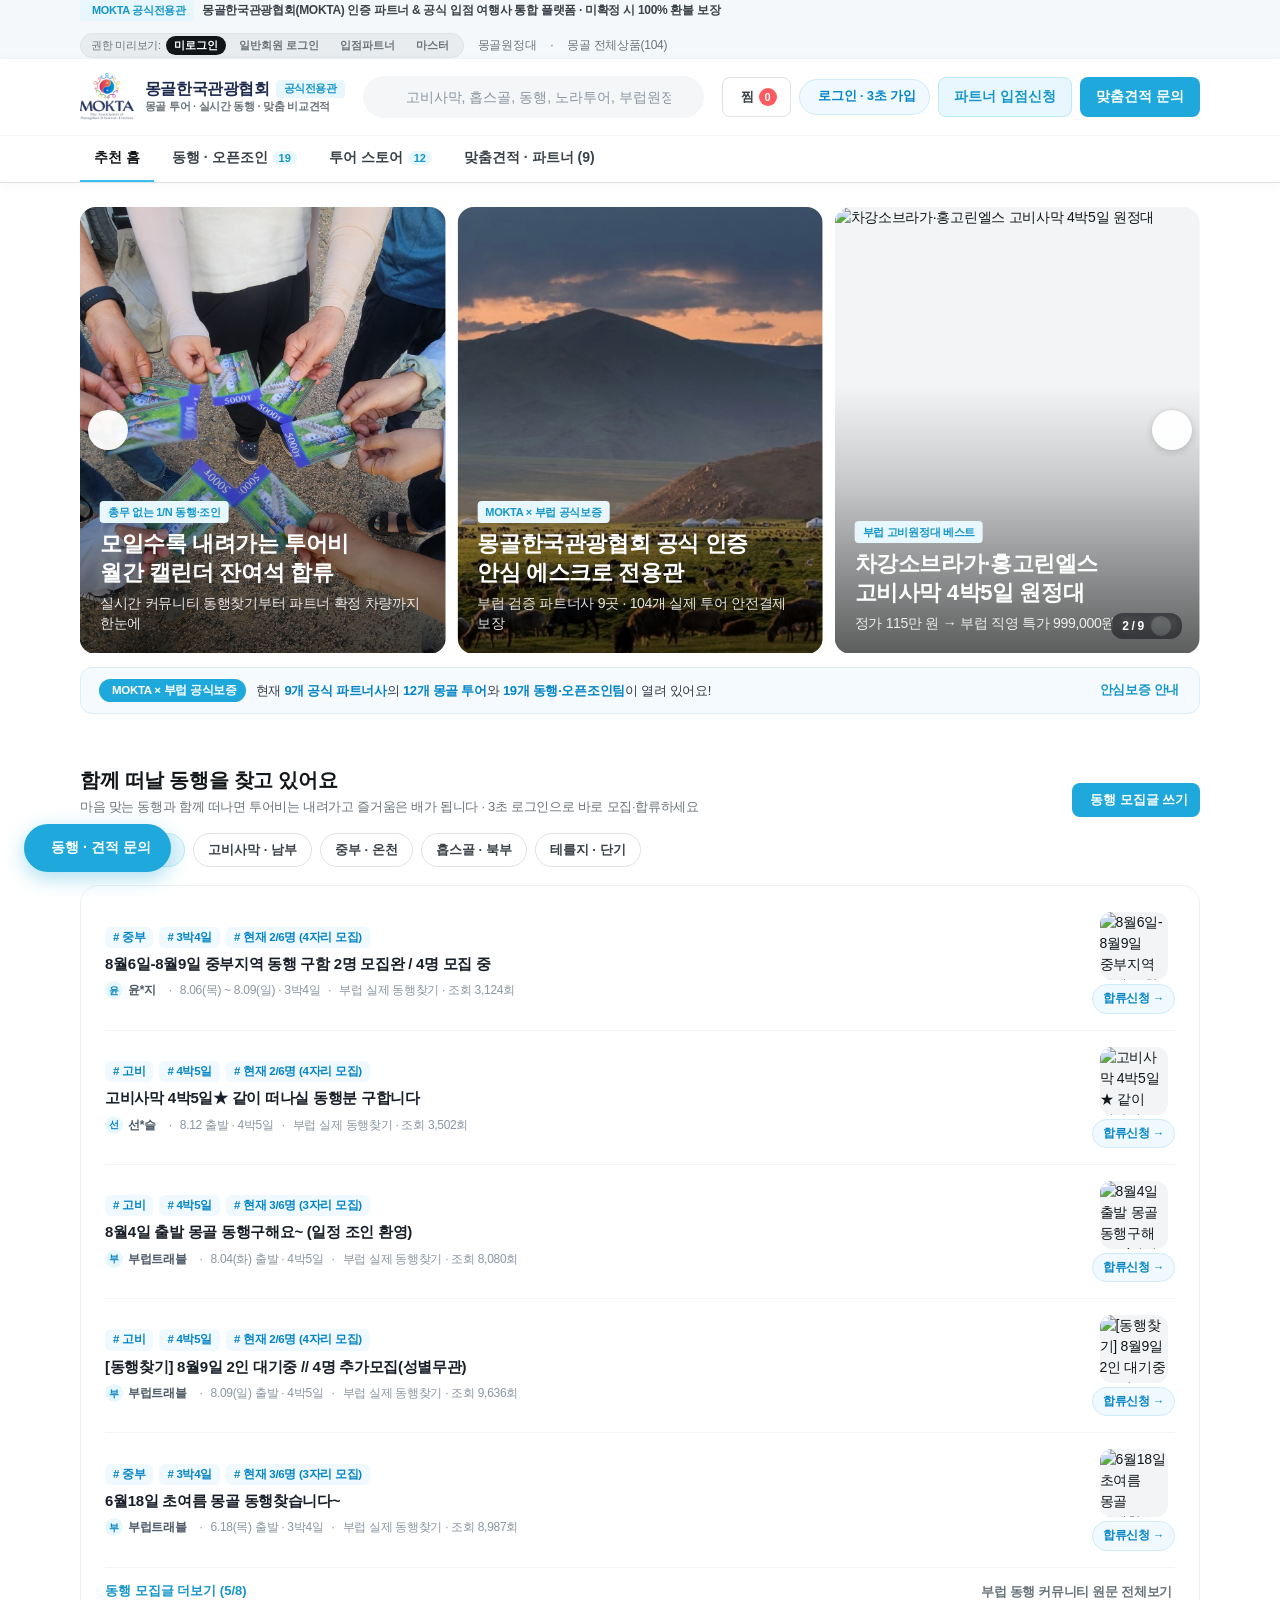
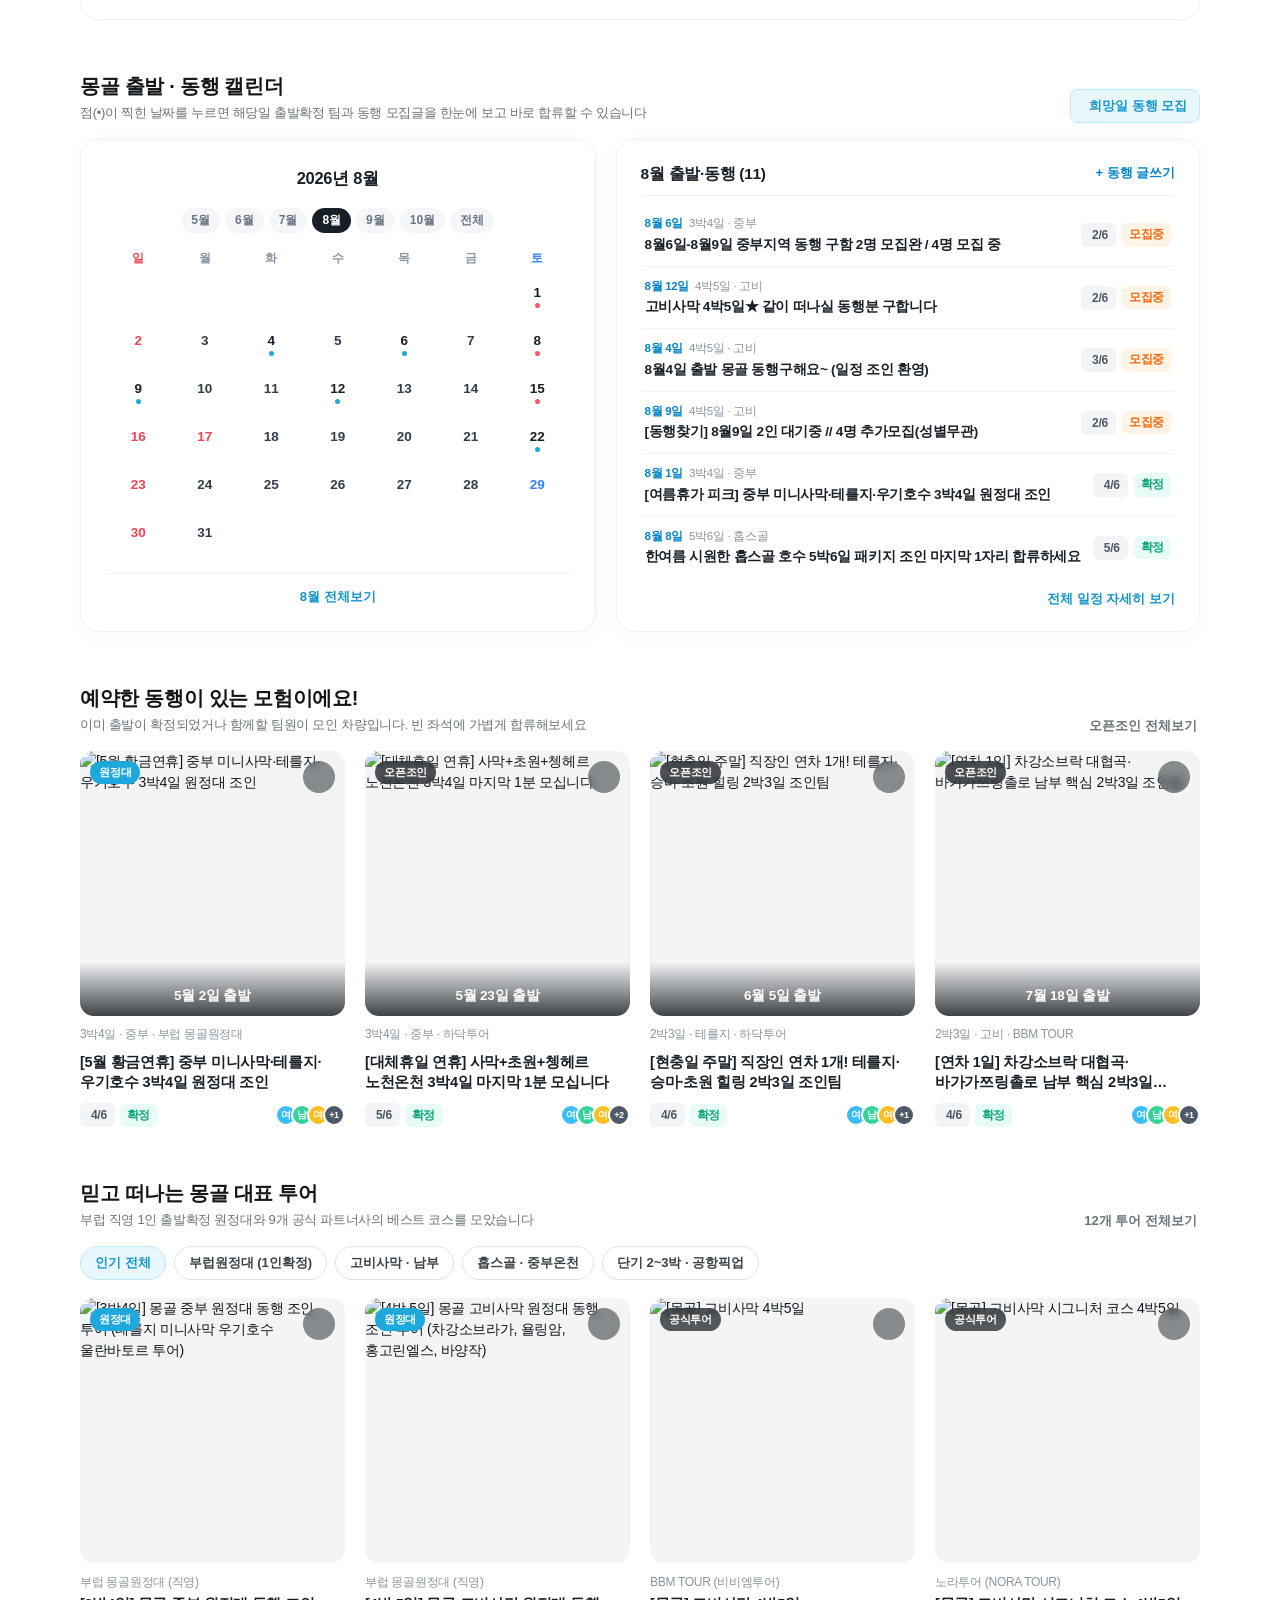
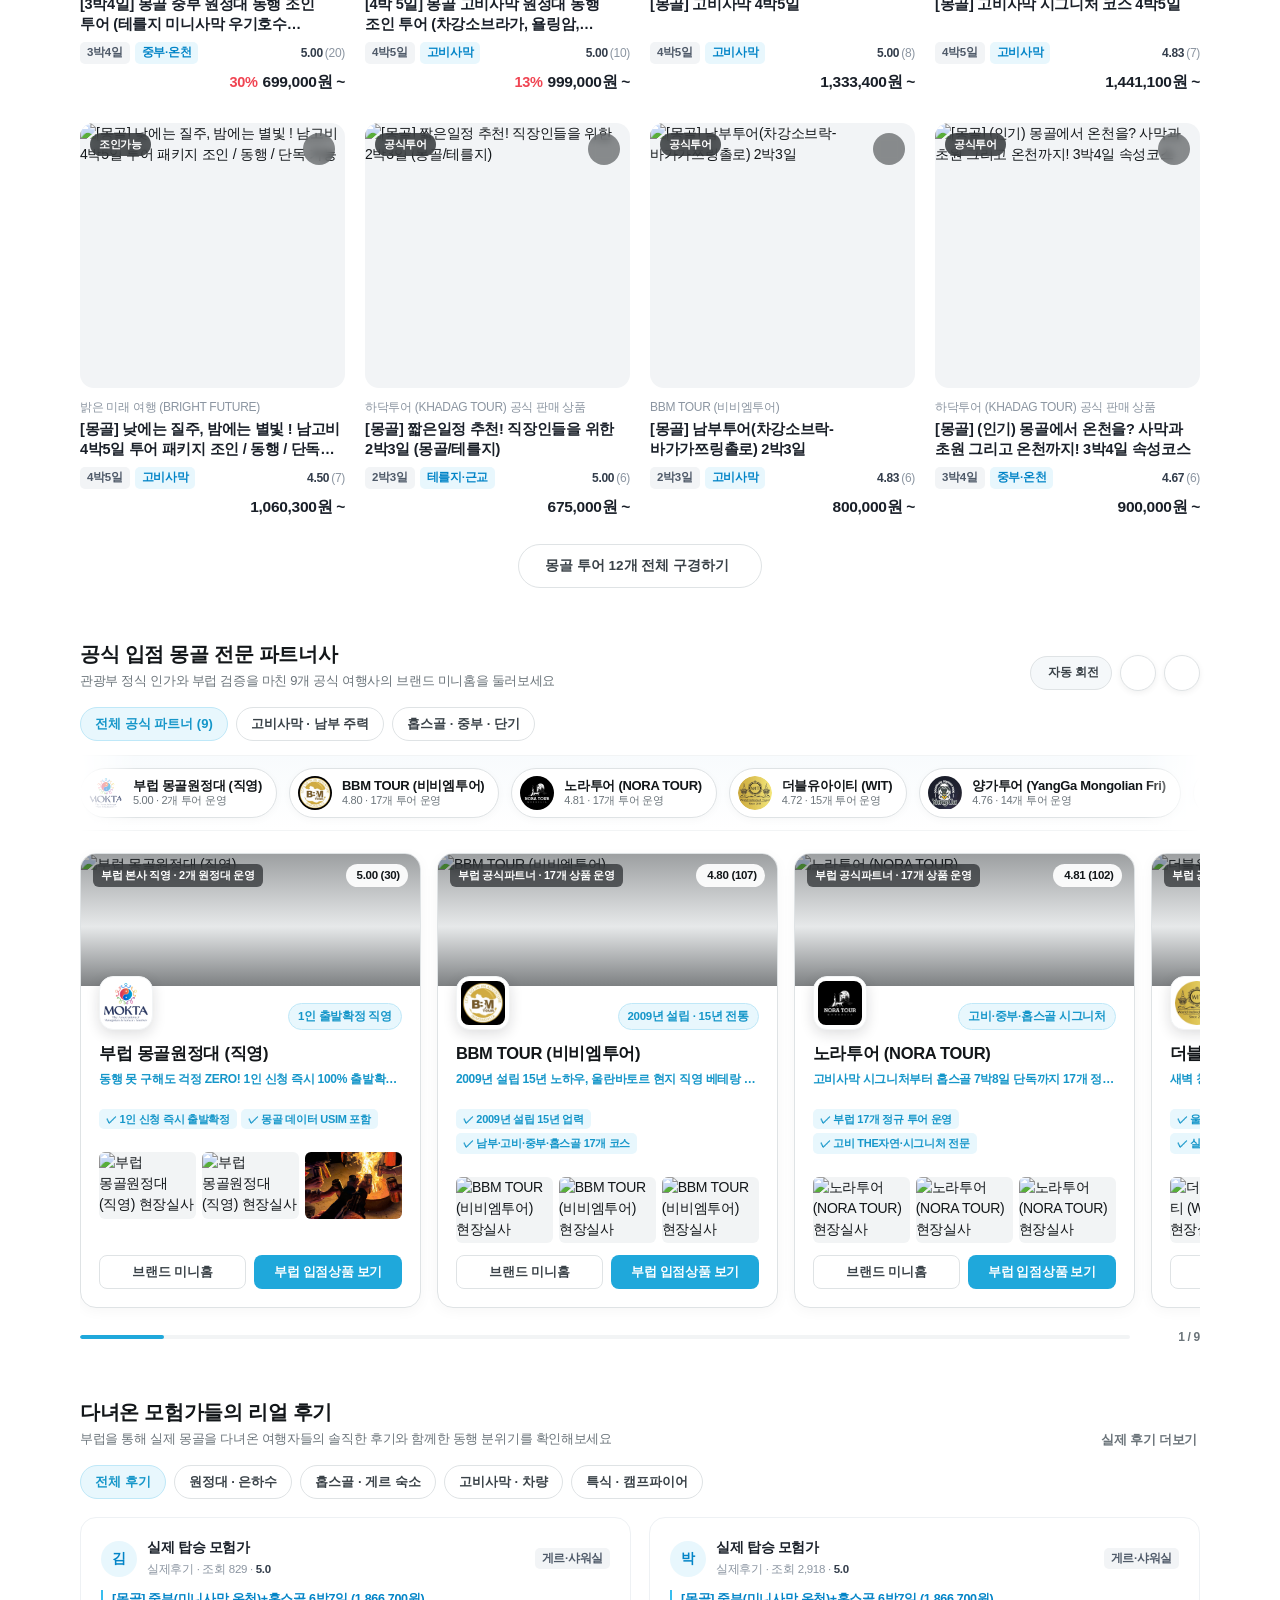
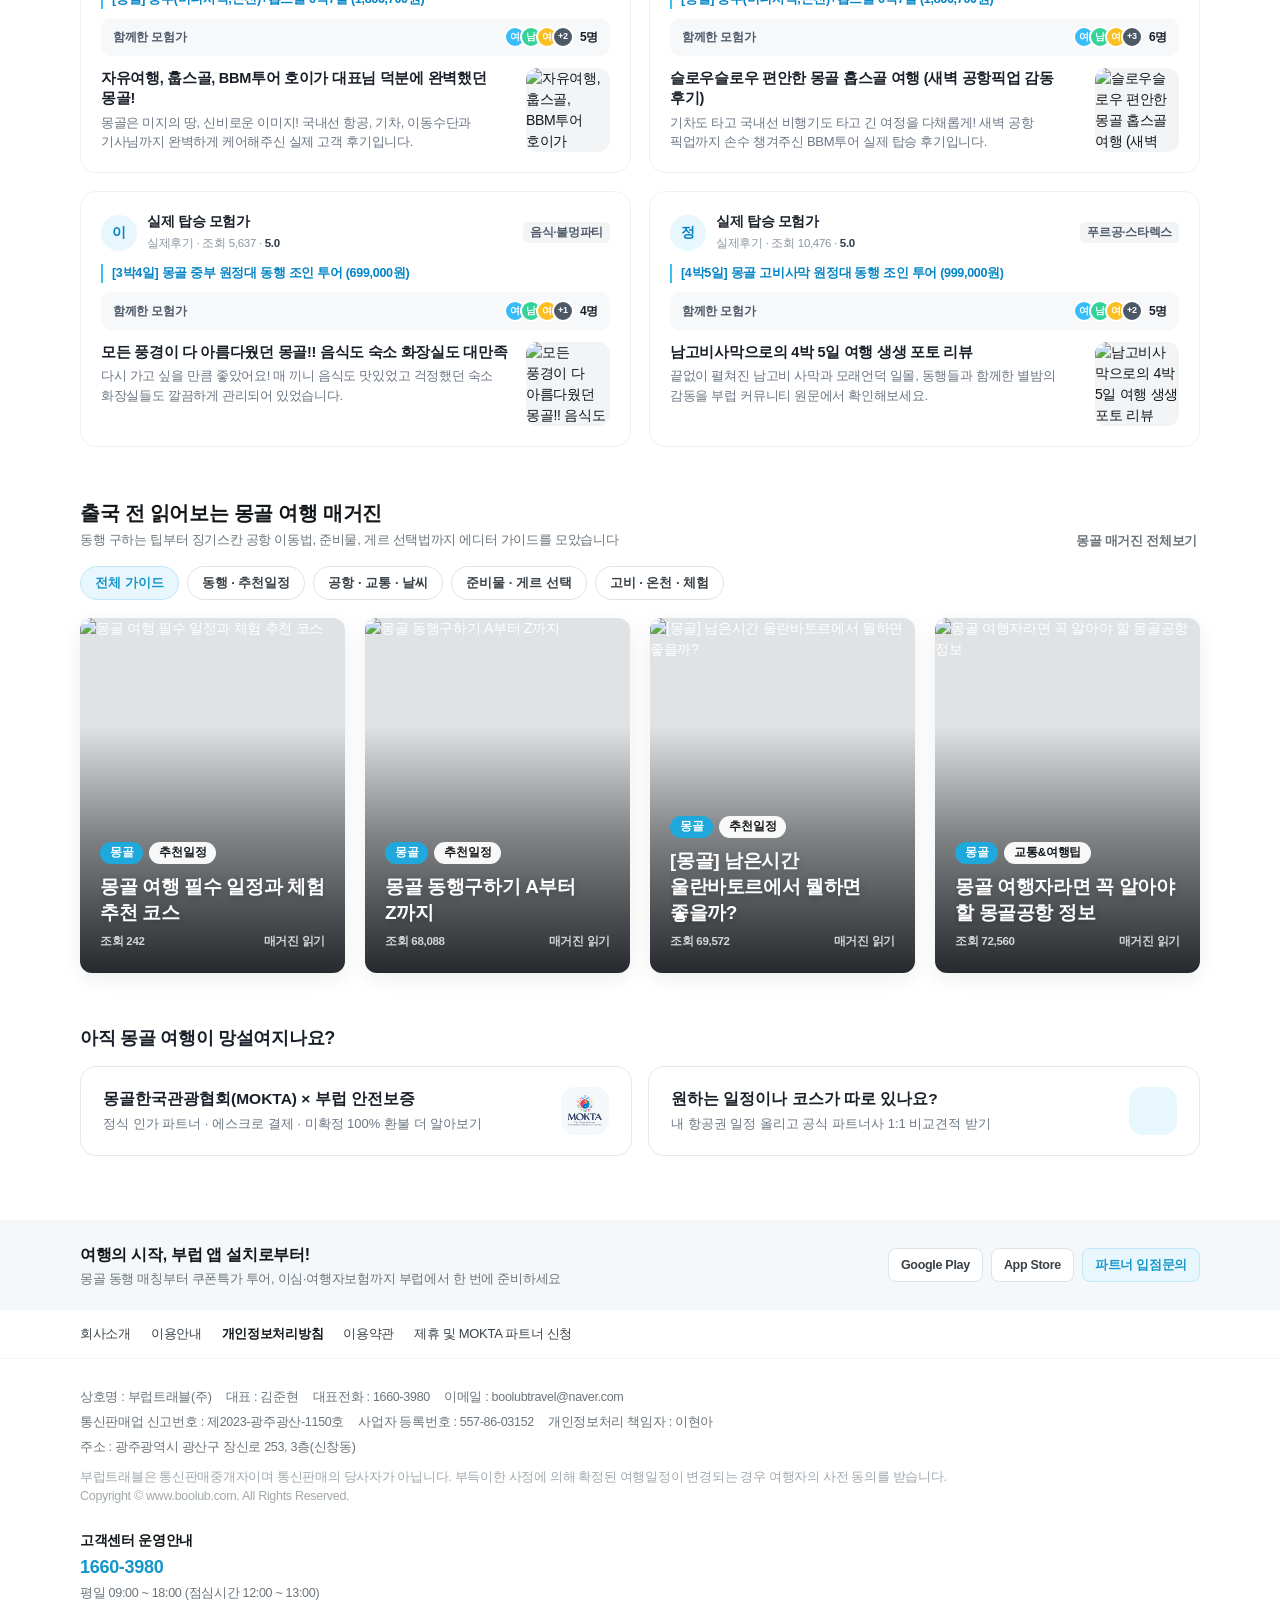
==== index.html @ be2aa7c8 "fix(mokta-v15): hydrate 17 real partner products before deep-link minihome open" ====
<!DOCTYPE html>
<html lang="ko" class="bl-waug">
<head>
  <meta charset="UTF-8" />
  <meta name="viewport" content="width=device-width, initial-scale=1.0" />
  <title>몽골 투어·동행·맞춤견적 전용관 | 부럽(BOOLUB) - 여행은 언제나 부럽다</title>
  <meta name="description" content="부럽 공식 입점 여행사 및 몽골한국관광협회(MOKTA) 파트너와 함께하는 몽골 투어·동행조인·맞춤견적 전용 플랫폼" />
  <link rel="canonical" href="https://www.boolub.com/?pn=pages.view&amp;type=pages&amp;data=mokta" />

  <!-- 카카오톡·메신저 공유용 오픈그래프 -->
  <meta property="og:type" content="website" />
  <meta property="og:title" content="몽골 투어·동행·맞춤견적 전용관 | 부럽(BOOLUB) × MOKTA" />
  <meta property="og:description" content="부럽원정대 1인 출발확정부터 현지 검증 파트너사 맞춤 비교견적, 실시간 동행·조인까지 한 번에 준비하세요." />
  <meta property="og:image" content="https://hbjeong900601.github.io/boolub-mokta-demo/images/hero_steppe_sunset.jpg" />
  <meta property="og:url" content="https://www.boolub.com/?pn=pages.view&amp;type=pages&amp;data=mokta" />
  <meta name="twitter:card" content="summary_large_image" />

  <!-- 부럽 메인 페이지(boolub.com) 동일 폰트 & 아이콘 -->
  <link rel="stylesheet" href="https://cdn.jsdelivr.net/gh/sun-typeface/SUIT@2/fonts/variable/woff2/SUIT-Variable.css" />
  <link rel="stylesheet" href="https://cdn.jsdelivr.net/gh/orioncactus/pretendard@v1.3.9/dist/web/static/pretendard.min.css" />
  <link rel="stylesheet" href="https://cdn.jsdelivr.net/npm/xeicon@2.3.3/xeicon.min.css" />
  <link rel="stylesheet" href="./styles.css?v=bl_mokta_15" />
</head>
<body id="top">

  <!-- 최상단 공식 전용관 안내 바 (데모 전용 세션 전환바 포함) -->
  <div class="bl-top-notice">
    <div class="bl-container bl-top-notice-inner">
      <div class="bl-notice-left">
        <span class="bl-mokta-tag"><i class="xi-shield-checked"></i> MOKTA 공식전용관</span>
        <span>몽골한국관광협회(MOKTA) 인증 파트너 &amp; 공식 입점 여행사 통합 플랫폼 · 미확정 시 100% 환불 보장</span>
      </div>
      <div class="bl-notice-right">
        <div class="bl-auth-sim-bar" id="demoAuthSimBar" title="실제 본 사이트에서는 로그인 세션(미로그인/일반회원/파트너/마스터)에 따라 자동 적용됩니다">
          <span style="font-size:11px; color:var(--bl-gray-500); padding-left:4px;">권한 미리보기:</span>
          <button type="button" class="bl-auth-sim-btn active" data-sim-role="guest" onclick="simulateAuthRole('guest')">미로그인</button>
          <button type="button" class="bl-auth-sim-btn" data-sim-role="member" onclick="simulateAuthRole('member')">일반회원 로그인</button>
          <button type="button" class="bl-auth-sim-btn" data-sim-role="partner" onclick="simulateAuthRole('partner')">입점파트너</button>
          <button type="button" class="bl-auth-sim-btn" data-sim-role="master" onclick="simulateAuthRole('master')">마스터</button>
        </div>
        <a href="https://www.boolub.com/?pn=pages.view&amp;type=pages&amp;data=mgexpedition" target="_blank" rel="noopener">몽골원정대</a>
        <span>·</span>
        <a href="https://www.boolub.com/?pn=product.list&amp;cuid=769" target="_blank" rel="noopener">몽골 전체상품(104)</a>
      </div>
    </div>
  </div>

  <!-- MOKTA 전용관 단독 상단 헤더 (부럽 공통 헤더 대신 노출되는 전용 헤더) -->
  <header class="bl-mokta-header" id="moktaMainHeader">
    <div class="bl-container bl-mokta-header-top">
      <a href="#top" class="bl-mokta-logo-area" onclick="switchSiteRole('customer'); switchCustomerMode('home', document.querySelector('#customerSubNav .bl-gnb-item'));">
        <img src="./images/mokta_logo.png" alt="MOKTA 몽골한국관광협회" class="bl-mokta-logo-img" />
        <div class="bl-mokta-logo-meta">
          <div class="bl-mokta-logo-title">
            몽골한국관광협회 <span class="bl-mokta-tag">공식전용관</span>
          </div>
          <span class="bl-mokta-logo-sub">몽골 투어 · 실시간 동행 · 맞춤 비교견적</span>
        </div>
      </a>

      <!-- 트립소다 스타일 소프트 서치 필 -->
      <div class="bl-search-box">
        <i class="xi-search"></i>
        <input
          type="search"
          id="globalSearchInput"
          class="bl-search-input"
          placeholder="고비사막, 홉스골, 동행, 노라투어, 부럽원정대 검색"
          oninput="handleGlobalSearch(this.value)"
        />
      </div>

      <div class="header-actions">
        <!-- 관심 투어·동행 찜 보관함 -->
        <button type="button" class="bl-wish-header-btn" id="headerWishBtn" onclick="openWishlistModal()" title="찜한 투어·동행 비교하기">
          <i class="xi-heart"></i> <span>찜</span> <span class="bl-wish-cnt-pill" id="headerWishCount">0</span>
        </button>

        <!-- [미로그인 고객 전용] 이 페이지에서 이탈 없이 바로 가입·로그인 -->
        <button type="button" class="ts-header-auth-btn" id="guestLoginHeaderBtn" onclick="openAuthQuickModal()">
          <i class="xi-user-o"></i> <span>로그인 · 3초 가입</span>
        </button>

        <!-- [로그인 회원(일반/파트너/마스터) 전용] 내 동행·조인·견적 관리함 -->
        <button type="button" class="ts-header-my-btn" id="memberMyHeaderBtn" style="display:none;" onclick="openMyActivityModal()">
          <i class="xi-user"></i> <span id="headerMemberNameTxt">내 활동</span> <span class="bl-wish-cnt-pill" id="headerMyActCount">0</span>
        </button>

        <!-- [비로그인 / 일반 로그인 고객 전용 노출] 파트너 입점신청 버튼 -->
        <button type="button" class="bl-partner-apply-btn" id="partnerApplyHeaderBtn" onclick="openModal('partnerApplyModal')">
          파트너 입점신청
        </button>

        <!-- [로그인한 입점 파트너 계정 & 마스터 계정 전용 노출] 파트너사 센터 스위치 -->
        <div class="role-switch-pill" id="partnerRoleSwitchWrap" style="display:none;" role="tablist" aria-label="이용자 및 파트너사 전환">
          <button type="button" class="active" id="roleCustomerBtn" onclick="switchSiteRole('customer')">
            여행자 홈
          </button>
          <button type="button" id="rolePartnerBtn" onclick="switchSiteRole('partner')">
            <span id="rolePartnerBtnLabel">파트너사 센터</span> <span class="role-count" id="headerBidBadge">4</span>
          </button>
        </div>

        <button type="button" class="bl-btn bl-btn-point" onclick="openModal('rfqWizardModal')">
          맞춤견적 문의
        </button>
      </div>
    </div>

    <!-- 4대 핵심 모드로 단순화된 상단 GNB -->
    <nav class="bl-sub-gnb" id="customerSubNav">
      <div class="bl-container bl-sub-gnb-list">
        <button type="button" class="bl-gnb-item active" data-cmode="home" onclick="switchCustomerMode('home', this)">
          <span>추천 홈</span>
        </button>
        <button type="button" class="bl-gnb-item" data-cmode="join" onclick="switchCustomerMode('join', this)">
          <span>동행 · 오픈조인</span> <span class="gnb-dot" id="tabJoinCount">23</span>
        </button>
        <button type="button" class="bl-gnb-item" data-cmode="store" onclick="switchCustomerMode('store', this)">
          <span>투어 스토어</span> <span class="gnb-dot" id="tabStoreCount">104</span>
        </button>
        <button type="button" class="bl-gnb-item" data-cmode="partner" onclick="switchCustomerMode('partner', this)">
          <span>맞춤견적 · 파트너 (<em id="tabPartnerCount" style="font-style:normal;">9</em>)</span>
        </button>
      </div>
    </nav>
  </header>

  <!-- =========================================================================
       [1] 여행자(고객) 화면 — 트립소다 벤치마킹 와이드 클린 아키텍처 (안 A · 1120px)
  ========================================================================= -->
  <main class="customer-view-wrap">

    <!-- [홈 전용] 상단 1칸씩 무한 슬라이딩 히어로 + 1줄 MOKTA 라이브 소셜 프루프 바 -->
    <section class="bl-hero-section page-sec" id="sec-hero">
      <div class="bl-container">
        <div class="bl-hero-slider-wrap" id="heroSliderWrap">
          <button type="button" class="bl-slider-arrow prev" onclick="slideHero(-1)" aria-label="이전 배너">
            <i class="xi-angle-left"></i>
          </button>

          <div class="bl-hero-viewport" id="heroBannerViewport">
            <div class="bl-hero-track" id="heroBannerTrack"></div>
          </div>

          <button type="button" class="bl-slider-arrow next" onclick="slideHero(1)" aria-label="다음 배너">
            <i class="xi-angle-right"></i>
          </button>

          <div class="bl-hero-ctrl-bar">
            <span id="heroCounterText">1 / 9</span>
            <button type="button" class="bl-hero-play-btn" id="heroPlayToggleBtn" onclick="toggleHeroAutoSlide()" aria-label="자동 슬라이드 재생/정지" title="자동 슬라이드 재생/일시정지">
              <i class="xi-pause"></i>
            </button>
          </div>
        </div>

        <!-- 트립소다 벤치마킹: 복잡한 다단 안내 대신 1줄 라이브 소셜 프루프 & 공식보증 바 -->
        <div class="ts-live-proof-bar" onclick="openModal('trustGuaranteeModal')">
          <div class="ts-proof-left">
            <span class="ts-proof-badge"><i class="xi-shield-checked"></i> MOKTA × 부럽 공식보증</span>
            <span class="ts-proof-text" id="liveProofTickerText">
              현재 <strong>9개 공식 파트너사</strong>의 <strong>104개 몽골 투어</strong>와 <strong>출발확정 동행팀</strong>이 열려 있어요! (미확정 100% 환불 보장)
            </span>
          </div>
          <span class="ts-proof-more">안심보증 안내 <i class="xi-angle-right-min"></i></span>
        </div>
      </div>
    </section>

    <!-- [투어 스토어 모드 전용] 트립소다 몽골 컬렉션 에디토리얼 헤더 -->
    <section class="ts-collection-hero-sec" id="storeCollectionHero" style="display:none;">
      <div class="bl-container">
        <div class="ts-collection-banner">
          <img src="https://files.boolub.com/upfiles/product/1688056962.png" alt="몽골 투어 컬렉션" />
          <div class="ts-collection-scrim">
            <span class="ts-col-kicker">MOKTA × BOOLUB CURATION</span>
            <h2>몽골의 모든 모험</h2>
            <p>1인 신청 즉시 출발 확정되는 부럽 직영 원정대부터, 검증된 9개 공식 파트너사의 정규 투어까지 믿고 떠나보세요.</p>
          </div>
        </div>
      </div>
    </section>

    <!-- [동행·스토어 모드 상단] 트립소다 스타일 1줄 알약형 통합 필터 바 -->
    <section class="ts-filter-bar-sec" id="unifiedFilterBar" style="display:none;">
      <div class="bl-container">
        <div class="ts-filter-pill-row">
          <div class="ts-filter-pills-left">
            <button type="button" class="ts-fpill" id="fpillDateBtn" onclick="openFilterSheet('date')">
              <i class="xi-calendar"></i> <span id="fpillDateLabel">출발 시기</span> <i class="xi-angle-down-min"></i>
            </button>
            <button type="button" class="ts-fpill" id="fpillRegionBtn" onclick="openFilterSheet('region')">
              <span id="fpillRegionLabel">지역 · 기간</span> <i class="xi-angle-down-min"></i>
            </button>
            <button type="button" class="ts-fpill" id="fpillStyleBtn" onclick="openFilterSheet('style')">
              <span id="fpillStyleLabel">투어 유형</span> <i class="xi-angle-down-min"></i>
            </button>
            <button type="button" class="ts-fpill" id="fpillConfirmOnlyBtn" onclick="toggleConfirmOnlyFilter()">
              <i class="xi-check-min"></i> 출발확정만
            </button>
            <button type="button" class="ts-fpill-reset" id="fpillResetBtn" style="display:none;" onclick="resetQuickFinder()">
              초기화 ↺
            </button>
          </div>
          <div class="ts-filter-pills-right" id="filterBarActionRight">
            <button type="button" class="bl-btn bl-btn-point bl-btn-sm" onclick="openCompanionModalForDate()">
              <i class="xi-pen-o"></i> 동행 모집글 쓰기
            </button>
          </div>
        </div>
      </div>
    </section>

    <!-- ==================== 1. 함께 떠날 동행을 찾고 있어요 ==================== -->
    <section class="bl-section page-sec" id="sec-companion">
      <div class="bl-container">
        <div class="bl-sec-head">
          <div>
            <h3>함께 떠날 동행을 찾고 있어요</h3>
            <p>마음 맞는 동행과 함께 떠나면 투어비는 내려가고 즐거움은 배가 됩니다 · 3초 로그인으로 바로 모집·합류하세요</p>
          </div>
          <div style="display:flex; gap:8px; align-items:center; flex-wrap:wrap;">
            <button type="button" class="bl-btn bl-btn-point bl-btn-sm" onclick="openCompanionModalForDate()">
              <i class="xi-pen-o"></i> 동행 모집글 쓰기
            </button>
          </div>
        </div>

        <div class="bl-chip-row" id="companionChipRow">
          <button type="button" class="bl-chip active" onclick="filterCompanionFeed('all', this)">
            <span>전체 동행 (<em id="chipCompanionTotal" style="font-style:normal;">5</em>)</span>
          </button>
          <button type="button" class="bl-chip" onclick="filterCompanionFeed('고비', this)">고비사막 · 남부</button>
          <button type="button" class="bl-chip" onclick="filterCompanionFeed('중부', this)">중부 · 온천</button>
          <button type="button" class="bl-chip" onclick="filterCompanionFeed('홉스골', this)">홉스골 · 북부</button>
          <button type="button" class="bl-chip" onclick="filterCompanionFeed('테를지', this)">테를지 · 단기</button>
        </div>

        <div class="ts-companion-feed-wrap is-standalone" id="communityFeedBlock">
          <div class="ts-companion-list" id="communityCompanionList"></div>
          <div class="ts-companion-foot" id="companionMoreWrap"></div>
        </div>
      </div>
    </section>

    <!-- ==================== 2. 몽골 출발 · 동행 캘린더 ==================== -->
    <section class="bl-section page-sec" id="sec-join">
      <div class="bl-container">
        <div class="bl-sec-head">
          <div>
            <h3>몽골 출발 · 동행 캘린더</h3>
            <p>점(•)이 찍힌 날짜를 누르면 해당일 출발확정 팀과 동행 모집글을 한눈에 보고 바로 합류할 수 있습니다</p>
          </div>
          <div style="display:flex; gap:8px; align-items:center;">
            <button type="button" class="bl-btn bl-btn-soft bl-btn-sm" onclick="openCompanionModalForDate()">
              <i class="xi-plus-min"></i> 희망일 동행 모집
            </button>
          </div>
        </div>

        <!-- 트립소다 어드벤처 캘린더 벤치마킹: 격자선 없는 순백색 도트 달력 + 우측 선택일 출발 리스트 -->
        <div class="ts-clean-cal-layout">
          <div class="ts-clean-cal-card">
            <div class="ts-cal-nav-head">
              <button type="button" class="ts-cal-arrow" onclick="changeCalendarMonth(-1)" aria-label="이전 달">
                <i class="xi-angle-left"></i>
              </button>
              <strong class="ts-cal-month-label" id="calCurrentMonthTitle">2026년 8월</strong>
              <button type="button" class="ts-cal-arrow" onclick="changeCalendarMonth(1)" aria-label="다음 달">
                <i class="xi-angle-right"></i>
              </button>
            </div>

            <div class="ts-cal-month-tabs" id="calMonthPills"></div>

            <div class="ts-cal-weekdays">
              <span class="is-sun">일</span>
              <span>월</span>
              <span>화</span>
              <span>수</span>
              <span>목</span>
              <span>금</span>
              <span class="is-sat">토</span>
            </div>

            <div class="ts-cal-days-grid" id="mainMonthCalDays"></div>

            <div class="ts-cal-foot">
              <button type="button" class="ts-cal-viewall-btn" id="calViewMonthAllBtn" onclick="selectCalendarDate('all')">
                8월 전체 일정 보기
              </button>
            </div>
          </div>

          <!-- 우측: 선택한 날짜/월 출발 리스트 -->
          <div class="ts-cal-list-card" id="calSelectedPanel"></div>
        </div>
      </div>
    </section>

    <!-- ==================== 3. 예약한 동행이 있는 모험이에요! ==================== -->
    <section class="bl-section page-sec" id="sec-open-group">
      <div class="bl-container">
        <div class="bl-sec-head">
          <div>
            <h3 id="openGroupSecTitle">예약한 동행이 있는 모험이에요!</h3>
            <p id="openGroupSecSub">이미 출발이 확정되었거나 함께할 팀원이 모인 차량입니다. 빈 좌석에 가볍게 합류해보세요</p>
          </div>
          <button type="button" class="bl-more-link" id="openGroupMoreBtn" onclick="switchCustomerMode('join')">
            오픈조인 전체보기 <i class="xi-angle-right-min"></i>
          </button>
        </div>

        <div class="ts-opengroup-grid" id="openGroupGrid"></div>
      </div>
    </section>

    <!-- ==================== 4. 믿고 떠나는 몽골 대표 투어 ==================== -->
    <section class="bl-section page-sec" id="sec-store">
      <div class="bl-container">
        <div class="bl-sec-head">
          <div>
            <h3 id="storeSecTitle">믿고 떠나는 몽골 대표 투어</h3>
            <p id="storeSecSub">부럽 직영 1인 출발확정 원정대와 9개 공식 파트너사의 베스트 코스를 모았습니다</p>
          </div>
          <button type="button" class="bl-more-link" id="storeViewAllBtn" onclick="switchCustomerMode('store')">
            <span id="storeTotalLinkLabel">104개 투어 전체보기</span> <i class="xi-angle-right-min"></i>
          </button>
        </div>

        <div class="bl-chip-row" id="storeChipRow">
          <button type="button" class="bl-chip active" onclick="filterStoreCat('all', this)">인기 전체</button>
          <button type="button" class="bl-chip" onclick="filterStoreCat('원정대', this)">부럽원정대 (1인확정)</button>
          <button type="button" class="bl-chip" onclick="filterStoreCat('고비', this)">고비사막 · 남부</button>
          <button type="button" class="bl-chip" onclick="filterStoreCat('홉스골·중부', this)">홉스골 · 중부온천</button>
          <button type="button" class="bl-chip" onclick="filterStoreCat('단기', this)">단기 2~3박 · 공항픽업</button>
        </div>

        <div class="ts-store-grid" id="productStoreGrid"></div>
        <div id="storeMoreBtnWrap" style="margin-top:26px; text-align:center;"></div>
      </div>
    </section>

    <!-- [맞춤견적·파트너 모드 전용] 내 일정 맞춤견적 보드 (추천 홈에서는 숨김) -->
    <section class="bl-section page-sec" id="sec-rfq" style="display:none;">
      <div class="bl-container">
        <div class="bl-sec-head">
          <div>
            <h3>내 일정 맞춤견적 &amp; 파트너 제안</h3>
            <p>항공권 일정이나 원하는 코스를 남기면 공식 파트너사(최대 6곳)가 배정 차량·숙소 실사와 함께 견적을 보내드립니다</p>
          </div>
          <button type="button" class="bl-btn bl-btn-point bl-btn-sm" onclick="openModal('rfqWizardModal')">
            <i class="xi-pen-o"></i> 내 일정 견적 요청하기
          </button>
        </div>

        <div class="bl-chip-row">
          <button type="button" class="bl-chip active" onclick="filterRfq('all', this)"><span>전체 요청 (<em id="tabRfqCount" style="font-style:normal;">4</em>)</span></button>
          <button type="button" class="bl-chip" onclick="filterRfq('단독투어', this)">단독투어 (가족·친구·커플)</button>
          <button type="button" class="bl-chip" onclick="filterRfq('동행조인', this)">동행 추가모집 희망</button>
          <button type="button" class="bl-chip" onclick="filterRfq('고비', this)">고비사막 포함</button>
          <button type="button" class="bl-chip" onclick="filterRfq('홉스골', this)">홉스골·중부 포함</button>
        </div>

        <div class="bl-rfq-grid" id="rfqBoardGrid"></div>
      </div>
    </section>

    <!-- ==================== 5. 공식 입점 몽골 전문 파트너사 ==================== -->
    <section class="bl-section page-sec" id="sec-partners">
      <div class="bl-container">
        <div class="bl-sec-head">
          <div>
            <h3>공식 입점 몽골 전문 파트너사</h3>
            <p>관광부 정식 인가와 부럽 검증을 마친 9개 공식 여행사의 브랜드 미니홈을 둘러보세요</p>
          </div>
          <div class="bl-carousel-ctrls">
            <button type="button" class="bl-auto-pill" id="partnerAutoBtn" onclick="togglePartnerAutoSlide()">
              <i class="xi-pause"></i> 자동 회전
            </button>
            <button type="button" class="bl-circle-nav" onclick="slidePartnerCards(-1)" aria-label="이전 파트너">
              <i class="xi-angle-left"></i>
            </button>
            <button type="button" class="bl-circle-nav" onclick="slidePartnerCards(1)" aria-label="다음 파트너">
              <i class="xi-angle-right"></i>
            </button>
          </div>
        </div>

        <div class="bl-chip-row" style="margin-bottom:14px;">
          <button type="button" class="bl-chip active" onclick="filterAgencies('all', this)"><span>전체 공식 파트너 (<em id="chipPartnerTotal" style="font-style:normal;">9</em>)</span></button>
          <button type="button" class="bl-chip" onclick="filterAgencies('고비·남부', this)">고비사막 · 남부 주력</button>
          <button type="button" class="bl-chip" onclick="filterAgencies('홉스골·중부', this)">홉스골 · 중부 · 단기</button>
        </div>

        <!-- 공식 파트너 로고 마키 리본 -->
        <div class="bl-logo-marquee-wrap" id="logoMarqueeWrap">
          <div class="bl-logo-marquee-track" id="logoMarqueeTrack"></div>
        </div>

        <!-- 슬림 파트너 가로 슬라이더 -->
        <div class="bl-partner-slider-viewport" id="partnerSliderViewport">
          <div class="bl-partner-track" id="agencyCardsGrid"></div>
          <div class="bl-slider-progress-wrap">
            <div class="bl-slider-progress-bar">
              <div class="bl-slider-progress-fill" id="partnerProgressFill"></div>
            </div>
            <span class="bl-slider-page-txt" id="partnerPageTxt">1 / 9</span>
          </div>
        </div>
      </div>
    </section>

    <!-- ==================== 6. 다녀온 모험가들의 리얼 후기 ==================== -->
    <section class="bl-section page-sec" id="sec-showcase">
      <div class="bl-container">
        <div class="bl-sec-head">
          <div>
            <h3>다녀온 모험가들의 리얼 후기</h3>
            <p>부럽을 통해 실제 몽골을 다녀온 여행자들의 솔직한 후기와 함께한 동행 분위기를 확인해보세요</p>
          </div>
          <a href="https://www.boolub.com/?pn=board.list&amp;_menu=community&amp;searchMode=Y&amp;searchWord=%EB%AA%BD%EA%B3%A8" target="_blank" rel="noopener" class="bl-more-link">
            실제 후기 더보기 <i class="xi-angle-right-min"></i>
          </a>
        </div>

        <div class="bl-chip-row">
          <button type="button" class="bl-chip active" onclick="filterShowcase('all', this)">전체 후기</button>
          <button type="button" class="bl-chip" onclick="filterShowcase('은하수·스냅', this)">원정대 · 은하수</button>
          <button type="button" class="bl-chip" onclick="filterShowcase('게르·샤워실', this)">홉스골 · 게르 숙소</button>
          <button type="button" class="bl-chip" onclick="filterShowcase('푸르공·스타렉스', this)">고비사막 · 차량</button>
          <button type="button" class="bl-chip" onclick="filterShowcase('음식·불멍파티', this)">특식 · 캠프파이어</button>
        </div>

        <div class="ts-review-grid" id="showcaseGrid"></div>
      </div>
    </section>

    <!-- ==================== 7. 출국 전 읽어보는 몽골 여행 매거진 ==================== -->
    <section class="bl-section page-sec" id="sec-magazine">
      <div class="bl-container">
        <div class="bl-sec-head">
          <div>
            <h3>출국 전 읽어보는 몽골 여행 매거진</h3>
            <p>동행 구하는 팁부터 징기스칸 공항 이동법, 준비물, 게르 선택법까지 에디터 가이드를 모았습니다</p>
          </div>
          <a href="https://www.boolub.com/?pn=board.list&amp;_menu=cityguide&amp;searchMode=Y&amp;searchWord=%EB%AA%BD%EA%B3%A8" target="_blank" rel="noopener" class="bl-more-link">
            몽골 매거진 전체보기 <i class="xi-angle-right-min"></i>
          </a>
        </div>

        <div class="bl-chip-row" id="magazineChipRow">
          <button type="button" class="bl-chip active" onclick="filterMagazine('all', this)">전체 가이드</button>
          <button type="button" class="bl-chip" onclick="filterMagazine('동행·일정', this)">동행 · 추천일정</button>
          <button type="button" class="bl-chip" onclick="filterMagazine('공항·교통·날씨', this)">공항 · 교통 · 날씨</button>
          <button type="button" class="bl-chip" onclick="filterMagazine('준비물·게르', this)">준비물 · 게르 선택</button>
          <button type="button" class="bl-chip" onclick="filterMagazine('고비·온천·체험', this)">고비 · 온천 · 체험</button>
        </div>

        <div class="bl-mokta-mag-grid" id="magazineGrid"></div>
      </div>
    </section>

    <!-- ==================== 8. 아직 몽골 여행이 망설여지나요? ==================== -->
    <section class="bl-section page-sec" id="sec-bottom-helper">
      <div class="bl-container">
        <h3 class="ts-helper-heading">아직 몽골 여행이 망설여지나요?</h3>
        <div class="ts-helper-2col">
          <button type="button" class="ts-helper-card" onclick="openModal('trustGuaranteeModal')">
            <div class="ts-helper-txt">
              <strong>몽골한국관광협회(MOKTA) × 부럽 안전보증</strong>
              <span>정식 인가 파트너 · 에스크로 결제 · 미확정 100% 환불 더 알아보기 <i class="xi-angle-right-min"></i></span>
            </div>
            <div class="ts-helper-icon is-sky">
              <img src="./images/mokta_logo.png" alt="MOKTA" />
            </div>
          </button>

          <button type="button" class="ts-helper-card" onclick="openModal('rfqWizardModal')">
            <div class="ts-helper-txt">
              <strong>원하는 일정이나 코스가 따로 있나요?</strong>
              <span>내 항공권 일정 올리고 공식 파트너사 1:1 비교견적 받기 <i class="xi-angle-right-min"></i></span>
            </div>
            <div class="ts-helper-icon is-soft">
              <i class="xi-paper-o"></i>
            </div>
          </button>
        </div>
      </div>
    </section>

    <!-- 좌측 하단 플로팅 액션 버튼 -->
    <button type="button" class="bl-fab-write" id="floatingPrimaryCta" onclick="handleFloatingPrimaryAction()">
      <i class="xi-pen"></i> <span id="floatingPrimaryCtaTxt">동행 · 견적 문의</span>
    </button>
  </main>

  <!-- =========================================================================
       [2] 파트너사 전용 센터 (로그인한 입점 파트너 계정 & 마스터 계정 전용 오픈)
  ========================================================================= -->
  <section class="partner-view-wrap" id="partnerWorkspace">
    <div class="bl-container">
      <div class="partner-top-banner">
        <div>
          <div style="display:flex; align-items:center; gap:8px; margin-bottom:6px; flex-wrap:wrap;">
            <span class="bl-mokta-tag" id="partnerConsoleRoleTag">PARTNER CONSOLE</span>

            <!-- 입점 파트너 로그인 시 본인 계정 고정 표시 -->
            <span class="bl-locked-partner-pill" id="partnerIdentityLockedBadge">
              <i class="xi-shield-checked"></i> <span id="lockedPartnerNameTxt">노라투어 (anoratour) · 공식 입점 파트너</span>
            </span>

            <!-- 마스터 계정 로그인 시에만 전체 파트너 대행 선택 드롭다운 노출 -->
            <div id="masterPartnerSelectWrap" style="display:none; align-items:center; gap:6px; flex-wrap:wrap;">
              <span class="bl-master-badge"><i class="xi-crown"></i> MASTER 권한</span>
              <label for="activePartnerSelect" style="font-size:12.5px; font-weight:700; color:var(--bl-gray-700);">대행·관리 파트너 선택:</label>
              <select id="activePartnerSelect" class="bl-select" style="width:auto; height:32px; padding:0 10px; font-size:12.5px; font-weight:700;" onchange="changeActivePartnerAccount(this.value)">
                <option value="부럽 몽골원정대 (직영)">부럽 몽골원정대 (본사 직영 · boolub · 2개 원정대)</option>
                <option value="BBM TOUR (비비엠투어)">BBM TOUR (bbm0707 · 17개 상품)</option>
                <option value="노라투어 (NORA TOUR)" selected>노라투어 (anoratour · 17개 상품)</option>
                <option value="더블유아이티 (WIT)">더블유아이티 (wit77777 · 15개 상품)</option>
                <option value="양가투어 (YangGa Mongolian Fri)">양가투어 (YangGaTour · 14개 상품)</option>
                <option value="밝은 미래 여행 (BRIGHT FUTURE)">밝은 미래 여행 (Bftour · 13개 상품)</option>
                <option value="(주)두잇트래블">(주)두잇트래블 (doittavel · 12개 상품)</option>
                <option value="SKY TOURS MONGOLIA (스카이투어)">SKY TOURS MONGOLIA (SKYTOURS · 9개 상품)</option>
                <option value="하닥투어 (KHADAG TOUR)">하닥투어 (khadag · 5개 상품)</option>
              </select>
            </div>
          </div>
          <h2 style="font-size:20px; font-weight:800; color:var(--bl-gray-900);">
            부럽 × MOKTA 파트너사 전용 통합 관리 라운지
            <span class="mn-txt">/ Түншийн ажлын хэсэг</span>
          </h2>
          <p style="font-size:13px; color:var(--bl-gray-500); margin-top:3px;">
            유입 고객 합류신청 승인, 여행자 동행팀 차량 제안, 기등록 상품 연동 맞춤견적, 오픈조인 잔여석·마감 관리, 자사 브랜드 미니홈을 한곳에서 실시간 관리하세요.
          </p>
        </div>

        <div style="display:flex; gap:8px; flex-wrap:wrap;">
          <button type="button" class="bl-btn bl-btn-soft bl-btn-sm" onclick="copyPartnerMinihomeLink()">
            <i class="xi-link"></i> 내 미니홈 홍보링크 복사
          </button>
          <button type="button" class="bl-btn bl-btn-outline bl-btn-sm" id="mnToggleBtn" onclick="toggleMongolianMode()">
            <i class="xi-globus"></i> 한·몽 병기 켜기
          </button>
          <button type="button" class="bl-btn bl-btn-outline bl-btn-sm" id="mobSimBtn" onclick="togglePartnerMobile()">
            <i class="xi-mobile"></i> 모바일 화면 미리보기
          </button>
          <button type="button" class="bl-btn bl-btn-point bl-btn-sm" onclick="switchSiteRole('customer')">
            여행자 홈으로 이동 <i class="xi-angle-right-min"></i>
          </button>
        </div>
      </div>

      <!-- 파트너사 실시간 핵심 KPI 대시보드 스트립 -->
      <div class="partner-kpi-strip" id="partnerKpiStrip">
        <button type="button" class="partner-kpi-card" onclick="switchPartnerTab('ptab-leads', document.querySelector('[data-ptab=ptab-leads]'))">
          <span class="pkpi-label">신규 합류·동행 신청 고객</span>
          <strong class="pkpi-val" id="pkpiLeadsCnt">3건</strong>
          <span class="pkpi-sub">연락처 확인 및 합류 확정하기 →</span>
        </button>
        <button type="button" class="partner-kpi-card" onclick="switchPartnerTab('ptab-leads', document.querySelector('[data-ptab=ptab-leads]'))">
          <span class="pkpi-label">차량·투어 매칭 대기 동행팀</span>
          <strong class="pkpi-val" id="pkpiMatchableCnt">5팀</strong>
          <span class="pkpi-sub">여행자 동행팀에 자사 투어 제안 →</span>
        </button>
        <button type="button" class="partner-kpi-card" onclick="switchPartnerTab('ptab-quote', document.querySelector('[data-ptab=ptab-quote]'))">
          <span class="pkpi-label">맞춤견적 대기 요청글</span>
          <strong class="pkpi-val" id="pkpiRfqCnt">4건</strong>
          <span class="pkpi-sub">내 기등록 실상품으로 10초 발송 →</span>
        </button>
        <button type="button" class="partner-kpi-card" onclick="switchPartnerTab('ptab-openjoin', document.querySelector('[data-ptab=ptab-openjoin]'))">
          <span class="pkpi-label">내 운영 투어 · 오픈조인</span>
          <strong class="pkpi-val" id="pkpiProdJoinCnt">17개 · 2팀</strong>
          <span class="pkpi-sub">잔여석 수정 · 모집마감 관리 →</span>
        </button>
      </div>

      <!-- 파트너사 실무 탭 메뉴 -->
      <div class="bl-ptab-nav">
        <button type="button" class="bl-ptab-btn active" data-ptab="ptab-leads" onclick="switchPartnerTab('ptab-leads', this)">
          <span>1. 유입 고객 · 동행팀 매칭 (<em id="ptabLeadsCnt" style="font-style:normal;">3</em>)</span>
        </button>
        <button type="button" class="bl-ptab-btn" data-ptab="ptab-quote" onclick="switchPartnerTab('ptab-quote', this)">
          <span>2. 맞춤견적 발송 (<em id="ptabQuoteCnt" style="font-style:normal;">4</em>)</span>
        </button>
        <button type="button" class="bl-ptab-btn" data-ptab="ptab-openjoin" onclick="switchPartnerTab('ptab-openjoin', this)">
          <span>3. 내 오픈조인 · 잔여석 관리</span>
        </button>
        <button type="button" class="bl-ptab-btn" data-ptab="ptab-minihome" onclick="switchPartnerTab('ptab-minihome', this)">
          <span><i class="xi-shop" style="color:var(--bl-point-dark);"></i> 4. 내 브랜드 미니홈 관리</span>
        </button>
        <button type="button" class="bl-ptab-btn" data-ptab="ptab-media" onclick="switchPartnerTab('ptab-media', this)">
          <span>5. 현장 스토리 홍보</span>
        </button>
        <button type="button" class="bl-ptab-btn" id="ptabMasterBtn" data-ptab="ptab-onboard" style="display:none;" onclick="switchPartnerTab('ptab-onboard', this)">
          <span><i class="xi-crown" style="color:#ffb800;"></i> [마스터] 입점심사 (<em id="ptabOnboardCnt" style="font-style:normal;">2</em>)</span>
        </button>
      </div>

      <!-- 파트너 탭 1: 유입 고객(합류 신청 CRM) & 여행자 동행팀 차량·투어 제안 -->
      <div class="bl-ptab-pane active" id="ptab-leads">
        <div class="partner-grid-2col">
          <div class="partner-box">
            <div style="display:flex; justify-content:space-between; align-items:center; gap:8px; margin-bottom:8px;">
              <span class="bl-mokta-tag">유입 고객 실시간 CRM</span>
              <span style="font-size:12px; color:var(--bl-gray-500);">DB: smart_mokta_join_apply</span>
            </div>
            <h3 style="font-size:17.5px; font-weight:700; margin-bottom:4px;">
              자사 오픈조인 합류 신청 고객 관리
              <span class="mn-txt">/ Нэгдэх хүсэлтүүд</span>
            </h3>
            <p style="font-size:12.5px; color:var(--bl-gray-500); margin-bottom:14px;">
              전용관에서 고객이 신청한 합류 인원·연락처·요청사항을 확인하고 [합류 확정] 처리하면 캘린더 잔여석에 즉시 반영됩니다.
            </p>
            <div class="partner-crm-list" id="partnerLeadList"></div>
          </div>

          <div class="partner-box">
            <div style="display:flex; justify-content:space-between; align-items:center; gap:8px; margin-bottom:8px;">
              <span class="bl-mokta-tag">신규 모객 기회</span>
              <span style="font-size:12px; color:var(--bl-point-text); font-weight:700;">동행 모집팀 원클릭 매칭</span>
            </div>
            <h3 style="font-size:17.5px; font-weight:700; margin-bottom:4px;">
              차량·투어 매칭 대기중인 여행자 동행팀
              <span class="mn-txt">/ Хамтрагч хайж буй багууд</span>
            </h3>
            <p style="font-size:12.5px; color:var(--bl-gray-500); margin-bottom:14px;">
              여행자들이 직접 올린 동행 모집글입니다. 해당 날짜·지역에 배차 가능한 자사 투어를 원클릭으로 제안해 출발 확정팀으로 전환하세요.
            </p>
            <div class="partner-crm-list" id="partnerMatchableCompanionList"></div>
          </div>
        </div>
      </div>

      <!-- 파트너 탭 2: 고객 견적 요청 응대 (자사 기등록 부럽 실상품 자동 불러오기 지원) -->
      <div class="bl-ptab-pane" id="ptab-quote">
        <div class="partner-grid-2col">
          <div class="partner-box">
            <span class="bl-mokta-tag" style="margin-bottom:8px;">10초 실상품 연동 견적 발송</span>
            <h3 style="font-size:17.5px; font-weight:700; margin-bottom:4px;">
              고객 희망 일정에 맞춤 견적서 제안하기
              <span class="mn-txt">/ Үнийн санал илгээх</span>
            </h3>
            <p style="font-size:12.5px; color:var(--bl-gray-500); margin-bottom:16px;">
              부럽에 이미 등록된 자사 투어 상품을 선택하면 판매가·상품코드·대표 실사가 자동으로 채워져 즉시 발송할 수 있습니다.
            </p>

            <div class="bl-field">
              <label>1. 답변할 고객 요청글 선택 <span class="mn-txt">/ Хүсэлт сонгох</span></label>
              <select class="bl-select" id="pTargetRfq"></select>
            </div>

            <div class="bl-field">
              <label>2. 내 기등록 부럽 판매상품 불러오기 (실제 DB 연동) <span class="mn-txt">/ Манай бүтээгдэхүүн</span></label>
              <select class="bl-select" id="pOwnProductSelect" onchange="onSelectOwnProductForBid(this.value)"></select>
              <div style="display:flex; gap:6px; flex-wrap:wrap; margin-top:8px;">
                <button type="button" class="bl-btn bl-btn-outline bl-btn-sm" onclick="loadPartnerPreset('gobi')">고비 4박5일 기본값</button>
                <button type="button" class="bl-btn bl-btn-outline bl-btn-sm" onclick="loadPartnerPreset('khuvsgul')">홉스골 5박6일 기본값</button>
                <button type="button" class="bl-btn bl-btn-outline bl-btn-sm" onclick="loadPartnerPreset('terelj')">중부·단기 3박4일 기본값</button>
              </div>
            </div>

            <div style="display:grid; grid-template-columns:1fr 1fr; gap:10px;">
              <div class="bl-field">
                <label>4인 출발 시 1인 요금 (원) <span class="mn-txt">/ 4 хүний үнэ</span></label>
                <input type="text" class="bl-input" id="pKrw4" value="1,060,000원" />
              </div>
              <div class="bl-field">
                <label>6인 조인 마감 시 1인 요금 (원) <span class="mn-txt">/ 6 хүний үнэ</span></label>
                <input type="text" class="bl-input" id="pKrw6" value="840,000원" />
              </div>
            </div>

            <div style="display:grid; grid-template-columns:1fr 1fr; gap:10px;">
              <div class="bl-field">
                <label>배정 예정 차량 <span class="mn-txt">/ Автомашин</span></label>
                <input type="text" class="bl-input" id="pVehName" value="신형 스타렉스 4WD (또는 푸르공 선택)" />
              </div>
              <div class="bl-field">
                <label>숙소 구성 <span class="mn-txt">/ Гэр бааз</span></label>
                <input type="text" class="bl-input" id="pGerName" value="전 일정 샤워 가능 여행자·투어리스트 캠프" />
              </div>
            </div>

            <div class="bl-field">
              <label>첨부할 차량·숙소 실사 선택 <span class="mn-txt">/ Бодит зураг</span></label>
              <div class="bl-photo-choices" id="bidPhotoPicker">
                <div class="bl-photo-pick selected" data-veh="./images/vehicle_fleet.jpg" data-ger="./images/ger_interior.jpg" onclick="selectBidPhotoPair(this)">
                  <img src="./images/vehicle_fleet.jpg" alt="차량실사1" />
                </div>
                <div class="bl-photo-pick" data-veh="./images/gobi_camp_vans.jpg" data-ger="./images/sand_dunes_camp.jpg" onclick="selectBidPhotoPair(this)">
                  <img src="./images/gobi_camp_vans.jpg" alt="차량실사2" />
                </div>
                <div class="bl-photo-pick" data-veh="./images/steppe_ger_suvs.jpg" data-ger="./images/terelj_resort_camp.jpg" onclick="selectBidPhotoPair(this)">
                  <img src="./images/steppe_ger_suvs.jpg" alt="차량실사3" />
                </div>
                <div class="bl-photo-pick" data-veh="./images/baga_gazriin_sunset.jpg" data-ger="./images/glamping_dome_friends.jpg" onclick="selectBidPhotoPair(this)">
                  <img src="./images/baga_gazriin_sunset.jpg" alt="차량실사4" />
                </div>
              </div>
            </div>

            <div class="bl-field">
              <label>포함 혜택 및 안내 메시지 <span class="mn-txt">/ Нэмэлт мэдээлэл</span></label>
              <textarea class="bl-textarea" id="pComment" rows="2">공항 픽업·샌딩 포함, 현지 추가비용 없는 깔끔한 진행 약속드립니다. 한국어 능통 베테랑 가이드와 쾌적한 캠프로 모시겠습니다.</textarea>
            </div>

            <button type="button" class="bl-btn bl-btn-point bl-btn-lg" style="width:100%;" onclick="sendPartnerQuoteLive()">
              고객에게 실사 견적서 발송하기
            </button>
          </div>

          <div class="partner-box" style="background:var(--bl-gray-50);">
            <h4 style="font-size:16px; font-weight:700; margin-bottom:10px;">내가 발송한 맞춤견적 현황</h4>
            <div class="partner-crm-list" id="partnerMySentQuotesList" style="margin-bottom:18px;"></div>

            <h4 style="font-size:15px; font-weight:700; margin-bottom:8px; padding-top:14px; border-top:1px solid var(--bl-gray-200);">파트너사 이용 가이드</h4>
            <ul style="display:grid; gap:8px; font-size:12.5px; color:var(--bl-gray-700); line-height:1.6;">
              <li><strong>1. 과당경쟁 방지:</strong> 고객 요청 1건당 최대 6개 파트너사까지만 견적 발송이 가능합니다.</li>
              <li><strong>2. 부럽 결제 직결:</strong> 발송된 견적서에서 고객이 자사 부럽 상품을 바로 카드결제할 수 있습니다.</li>
              <li><strong>3. 편리한 1/N 정산:</strong> 동행 팀원이 각자 부럽에서 결제 후 파트너사로 일괄 정산됩니다.</li>
            </ul>
          </div>
        </div>
      </div>

      <!-- 파트너 탭 3: 오픈조인 신규 등록 + 기등록 오픈조인 좌석/마감 실시간 관리 -->
      <div class="bl-ptab-pane" id="ptab-openjoin">
        <div class="partner-grid-2col">
          <div class="partner-box">
            <span class="bl-mokta-tag" style="margin-bottom:8px;">출발확정 차량 잔여석 빠르게 채우기</span>
            <h3 style="font-size:17.5px; font-weight:700; margin-bottom:4px;">오픈조인 출발팀 신규 등록 <span class="mn-txt">/ Нэгдсэн аялал нэмэх</span></h3>
            <p style="font-size:12.5px; color:var(--bl-gray-500); margin-bottom:16px;">
              자사 부럽 판매 상품을 선택하고 출발일을 지정하면 메인 도트 캘린더와 오픈조인 섹션에 즉시 노출됩니다.
            </p>
            <div class="bl-field">
              <label>연결할 자사 부럽 판매상품 선택 (자동 입력)</label>
              <select class="bl-select" id="pjOwnProductSelect" onchange="onSelectOwnProductForJoin(this.value)"></select>
            </div>
            <div style="display:grid; grid-template-columns:1fr 1fr 1fr; gap:10px;">
              <div class="bl-field">
                <label>출발 날짜 (캘린더 연동)</label>
                <input type="date" class="bl-input" id="pjStartDate" value="2026-08-15" />
              </div>
              <div class="bl-field">
                <label>여행 지역</label>
                <select class="bl-select" id="pjRegion">
                  <option value="고비">고비사막 · 남부</option>
                  <option value="중부">중부 · 온천</option>
                  <option value="홉스골">홉스골 · 북부</option>
                  <option value="테를지">테를지 · 단기</option>
                </select>
              </div>
              <div class="bl-field">
                <label>여행 기간</label>
                <select class="bl-select" id="pjDuration">
                  <option value="2박3일">2박 3일</option>
                  <option value="3박4일">3박 4일</option>
                  <option value="4박5일" selected>4박 5일</option>
                  <option value="5박6일">5박 6일 이상</option>
                </select>
              </div>
            </div>
            <div class="bl-field">
              <label>현재 확정 인원 / 정원</label>
              <select class="bl-select" id="pjSeats">
                <option value="4">4명 확정 / 6인 정원 (2자리 남음)</option>
                <option value="5">5명 확정 / 6인 정원 (마지막 1자리!)</option>
                <option value="3">3명 모집중 / 6인 정원 (1명 추가시 확정)</option>
                <option value="2">2명 모집중 / 6인 정원 (4자리 여유)</option>
              </select>
            </div>
            <div class="bl-field">
              <label>오픈조인 투어 제목</label>
              <input type="text" class="bl-input" id="pjTitle" value="[출발확정] 고비사막+바얀작 별밤 투어 4박5일 잔여석 합류자 모집" />
            </div>
            <div style="display:grid; grid-template-columns:1fr 1fr; gap:10px;">
              <div class="bl-field">
                <label>현재 합류 시 1인 요금</label>
                <input type="text" class="bl-input" id="pjCurPrice" value="890,000원" />
              </div>
              <div class="bl-field">
                <label>6인 마감 시 전원 할인 요금</label>
                <input type="text" class="bl-input" id="pjFullPrice" value="780,000원" />
              </div>
            </div>
            <button type="button" class="bl-btn bl-btn-point bl-btn-lg" style="width:100%;" onclick="registerPartnerOpenJoin()">
              월간 캘린더 &amp; 오픈조인 보드에 바로 등록하기
            </button>
          </div>

          <div class="partner-box">
            <span class="bl-mokta-tag" style="margin-bottom:8px;">실시간 좌석 · 마감 컨트롤</span>
            <h3 style="font-size:17.5px; font-weight:700; margin-bottom:4px;">내 등록 오픈조인 현황 및 잔여석 관리</h3>
            <p style="font-size:12.5px; color:var(--bl-gray-500); margin-bottom:14px;">
              오프라인·타채널 예약으로 좌석이 변동되었을 때 [+1 / -1] 또는 [모집마감] 버튼으로 즉시 반영하세요.
            </p>
            <div class="partner-crm-list" id="partnerMyJoinsManageList"></div>
          </div>
        </div>
      </div>

      <!-- 파트너 탭 5: 현장 스토리 등록 -->
      <div class="bl-ptab-pane" id="ptab-media">
        <div class="partner-box" style="max-width:680px;">
          <span class="bl-mokta-tag" style="margin-bottom:8px;">실사 사진·영상으로 상품 매력 어필</span>
          <h3 style="font-size:17.5px; font-weight:700; margin-bottom:4px;">현지 LIVE 스토리 &amp; 판매상품 연결 등록 <span class="mn-txt">/ Зураг оруулах</span></h3>
          <p style="font-size:12.5px; color:var(--bl-gray-500); margin-bottom:16px;">
            직접 찍은 캠프·차량·은하수 사진을 올리고 자사 부럽 판매 상품을 태그하면 구매 전환율이 대폭 높아집니다.
          </p>

          <div class="bl-field">
            <label>내 스마트폰·PC 사진 직접 첨부 (선택)</label>
            <input type="file" class="bl-input" accept="image/*" onchange="handleLocalPhotoUpload(event)" />
          </div>

          <div class="bl-field">
            <label>또는 샘플 실사 선택</label>
            <div class="bl-photo-choices" id="showcasePresetPicker">
              <div class="bl-photo-pick selected" data-img="./images/khorkhog_feast.jpg" onclick="selectShowcasePreset(this)">
                <img src="./images/khorkhog_feast.jpg" alt="허르헉" />
              </div>
              <div class="bl-photo-pick" data-img="./images/milkyway_gobi.jpg" onclick="selectShowcasePreset(this)">
                <img src="./images/milkyway_gobi.jpg" alt="은하수" />
              </div>
              <div class="bl-photo-pick" data-img="./images/ger_interior.jpg" onclick="selectShowcasePreset(this)">
                <img src="./images/ger_interior.jpg" alt="온수게르" />
              </div>
              <div class="bl-photo-pick" data-img="./images/khuvsgul_boat_sunset.jpg" onclick="selectShowcasePreset(this)">
                <img src="./images/khuvsgul_boat_sunset.jpg" alt="홉스골" />
              </div>
            </div>
          </div>

          <div class="bl-field">
            <label>스토리 한줄 소개</label>
            <input type="text" class="bl-input" id="pShowTitle" value="오늘 저녁 캠프에서 갓 구운 정통 양갈비 허르헉과 노을 풍경 공유합니다!" />
          </div>

          <div style="display:grid; grid-template-columns:1fr 1fr; gap:10px;">
            <div class="bl-field">
              <label>테마 분류</label>
              <select class="bl-select" id="pShowCat">
                <option value="음식·불멍파티">현지 특식·캠프파이어</option>
                <option value="은하수·스냅">은하수·인생스냅</option>
                <option value="게르·샤워실">온수 게르·숙소 실사</option>
                <option value="푸르공·스타렉스">푸르공·스타렉스 차량</option>
              </select>
            </div>
            <div class="bl-field">
              <label>연결할 자사 부럽 판매 상품</label>
              <input type="text" class="bl-input" id="pShowProd" value="[몽골] 고비사막 시그니처 코스 4박5일" />
            </div>
          </div>

          <button type="button" class="bl-btn bl-btn-point bl-btn-lg" style="width:100%;" onclick="publishPartnerShowcase()">
            현지 LIVE 스토리에 게시하기
          </button>
        </div>
      </div>

      <!-- 파트너 탭 4: 내 브랜드 미니홈 커스터마이징 (각 파트너사 특장점 어필 에디터 + 전용 딥링크) -->
      <div class="bl-ptab-pane" id="ptab-minihome">
        <div class="partner-grid-2col">
          <div class="partner-box">
            <div style="display:flex; justify-content:space-between; align-items:center; gap:8px; flex-wrap:wrap; margin-bottom:8px;">
              <span class="bl-mokta-tag"><i class="xi-shop"></i> 브랜드 미니홈 커스터마이징 · DB 실시간 연동</span>
              <span style="font-size:12px; font-weight:700; color:var(--bl-point-text);" id="mhTargetPartnerLabel">편집 대상: 노라투어 (anoratour)</span>
            </div>
            <h3 style="font-size:17.5px; font-weight:700; margin-bottom:4px;">
              우리 여행사만의 특장점·차량·캠프 미니홈 꾸미기
              <span class="mn-txt">/ Брэнд мини-хүүдий засах</span>
            </h3>
            <p style="font-size:12.5px; color:var(--bl-gray-500); margin-bottom:12px;">
              입력하신 슬로건·핵심 어필 배지·보유 차량/캠프 스펙·현장 화보는 공식 파트너사 카드와 브랜드 미니홈에 즉시 반영됩니다.
            </p>

            <!-- 파트너 미니홈 다이렉트 홍보 링크 복사 박스 -->
            <div class="partner-deeplink-box">
              <div>
                <span style="font-size:11px; font-weight:800; color:var(--bl-point-text); display:block;">인스타그램 · 블로그 · 카톡 상담용 전용 미니홈 주소</span>
                <code id="mhDirectUrlText">https://www.boolub.com/?pn=pages.view&amp;type=pages&amp;data=mj&amp;partner=anoratour</code>
              </div>
              <button type="button" class="bl-btn bl-btn-point bl-btn-sm" onclick="copyPartnerMinihomeLink()">
                <i class="xi-documents-o"></i> 주소 복사
              </button>
            </div>

            <div style="display:grid; grid-template-columns:1.35fr 0.65fr; gap:10px;">
              <div class="bl-field">
                <label>대표 한줄 슬로건 (고객에게 가장 먼저 보이는 차별화 문구)</label>
                <input type="text" class="bl-input" id="mhSlogan" placeholder="예: 전 일정 온수 샤워 정식 캠프 & 2025 신형 스타렉스 보장!" />
              </div>
              <div class="bl-field">
                <label>대표 전문 분야 배지</label>
                <input type="text" class="bl-input" id="mhSpecBadge" placeholder="예: 고비·홉스골 시그니처" />
              </div>
            </div>

            <div class="bl-field">
              <label>우리 파트너사 핵심 특장점 배지 선택 (최대 5개 클릭 선택)</label>
              <div class="bl-perk-picker" id="mhPerkPicker">
                <button type="button" class="bl-perk-chip-btn selected" data-perk="전 일정 온수샤워 캠프" onclick="toggleMinihomePerk(this)">✓ 전 일정 온수샤워 캠프</button>
                <button type="button" class="bl-perk-chip-btn selected" data-perk="신형 스타렉스·푸르공 직영" onclick="toggleMinihomePerk(this)">✓ 신형 스타렉스·푸르공 직영</button>
                <button type="button" class="bl-perk-chip-btn selected" data-perk="한국어 능통 베테랑 가이드" onclick="toggleMinihomePerk(this)">✓ 한국어 능통 베테랑 가이드</button>
                <button type="button" class="bl-perk-chip-btn" data-perk="드론·은하수 스냅 무료촬영" onclick="toggleMinihomePerk(this)">✓ 드론·은하수 스냅 무료촬영</button>
                <button type="button" class="bl-perk-chip-btn" data-perk="노쇼핑·노옵션 추가금 0원" onclick="toggleMinihomePerk(this)">✓ 노쇼핑·노옵션 추가금 0원</button>
                <button type="button" class="bl-perk-chip-btn" data-perk="공항 무료 단독 픽업·샌딩" onclick="toggleMinihomePerk(this)">✓ 공항 무료 단독 픽업·샌딩</button>
                <button type="button" class="bl-perk-chip-btn" data-perk="호텔식 침구·위생 철저 보장" onclick="toggleMinihomePerk(this)">✓ 호텔식 침구·위생 철저 보장</button>
                <button type="button" class="bl-perk-chip-btn" data-perk="가족·효도 프라이빗 맞춤케어" onclick="toggleMinihomePerk(this)">✓ 가족·효도 프라이빗 맞춤케어</button>
              </div>
              <input type="text" class="bl-input" id="mhCustomPerk" style="margin-top:8px; height:36px; font-size:12.5px;" placeholder="+ 직접 추가할 나만의 강점 태그 입력 (예: 정통 양갈비 허르헉 특식 제공, 천체망원경 보유)" />
            </div>

            <div style="display:grid; grid-template-columns:1fr 1fr 1fr; gap:10px;">
              <div class="bl-field">
                <label>주력 보유 차량 스펙</label>
                <input type="text" class="bl-input" id="mhFleet" placeholder="예: 24~25년식 스타렉스 10대·푸르공" />
              </div>
              <div class="bl-field">
                <label>직영·제휴 숙소(게르) 스펙</label>
                <input type="text" class="bl-input" id="mhCamp" placeholder="예: 개별 온수샤워 정식 캠프" />
              </div>
              <div class="bl-field">
                <label>설립 업력 · 가이드 강점</label>
                <input type="text" class="bl-input" id="mhCareer" placeholder="예: 12년 무사고 · 한국어 전담가이드" />
              </div>
            </div>

            <div class="bl-field">
              <label>상세 브랜드 소개글 (우리 여행사를 선택해야 하는 이유)</label>
              <textarea class="bl-textarea" id="mhDesc" rows="3" placeholder="여행사 연혁, 직영 캠프 위치, 식사 퀄리티, 안전 운행 원칙 등을 자유롭게 소개해 주세요."></textarea>
            </div>

            <div style="display:grid; grid-template-columns:1fr 1fr; gap:10px;">
              <div class="bl-field">
                <label>대표 커버 배경 실사 업로드 (또는 아래 샘플 선택)</label>
                <input type="file" class="bl-input" accept="image/*" onchange="handleMinihomeCoverUpload(event)" />
              </div>
              <div class="bl-field">
                <label>갤러리 현장 실사 추가 업로드 (최대 3장)</label>
                <input type="file" class="bl-input" accept="image/*" multiple onchange="handleMinihomeGalleryUpload(event)" />
              </div>
            </div>

            <div class="bl-field">
              <label>커버 배경 빠른 프리셋 선택</label>
              <div class="bl-photo-choices" id="mhCoverPresetPicker">
                <div class="bl-photo-pick selected" data-cover="./images/milkyway_gobi.jpg" onclick="selectMinihomeCoverPreset(this)">
                  <img src="./images/milkyway_gobi.jpg" alt="고비 은하수" />
                </div>
                <div class="bl-photo-pick" data-cover="./images/khuvsgul_island.jpg" onclick="selectMinihomeCoverPreset(this)">
                  <img src="./images/khuvsgul_island.jpg" alt="홉스골 호수" />
                </div>
                <div class="bl-photo-pick" data-cover="./images/ger_interior.jpg" onclick="selectMinihomeCoverPreset(this)">
                  <img src="./images/ger_interior.jpg" alt="럭셔리 게르" />
                </div>
                <div class="bl-photo-pick" data-cover="./images/vehicle_fleet.jpg" onclick="selectMinihomeCoverPreset(this)">
                  <img src="./images/vehicle_fleet.jpg" alt="전용 차량단" />
                </div>
              </div>
            </div>

            <div class="bl-field">
              <label>유튜브 · 인스타그램 릴스 홍보 영상 링크 (선택)</label>
              <input type="url" class="bl-input" id="mhVideoUrl" placeholder="https://www.youtube.com/watch?v=... 또는 인스타그램 릴스 주소" />
            </div>

            <div style="display:grid; grid-template-columns:0.9fr 1.1fr; gap:10px; margin-top:6px;">
              <button type="button" class="bl-btn bl-btn-outline bl-btn-lg" onclick="previewMyMinihome()">
                <i class="xi-eye-o"></i> 고객 화면 미리보기
              </button>
              <button type="button" class="bl-btn bl-btn-point bl-btn-lg" onclick="savePartnerMinihome()">
                <i class="xi-check"></i> 브랜드 미니홈 저장·반영하기
              </button>
            </div>
          </div>

          <div class="partner-box" style="background:var(--bl-gray-50);">
            <h4 style="font-size:16px; font-weight:700; margin-bottom:10px;">미니홈 전환율 극대화 &amp; 홍보 가이드</h4>
            <ul style="display:grid; gap:11px; font-size:13px; color:var(--bl-gray-700); line-height:1.6;">
              <li><strong>1. SNS·블로그에 미니홈 직결 링크 활용:</strong> 좌측의 전용 미니홈 주소를 복사해 자사 인스타그램 프로필이나 카카오톡 채널에 걸어두면, 접속 즉시 귀사의 미니홈이 열려 예약 전환율이 극대화됩니다.</li>
              <li><strong>2. 구체적인 숫자로 신뢰 어필:</strong> "좋은 차량" 대신 <em>"2024~25년식 신형 스타렉스 10대 직영"</em>처럼 구체적인 연식과 보유 대수를 적어보세요.</li>
              <li><strong>3. 투어 상품 &amp; 오픈조인 자동 연결:</strong> 미니홈 내 3개 탭에 귀사의 <strong>부럽 판매 투어 전체</strong>와 <strong>진행중인 오픈조인 일정</strong>이 자동으로 모아져 노출됩니다.</li>
            </ul>
          </div>
        </div>
      </div>

      <!-- 파트너 탭 6: [마스터 계정 전용] 파트너 입점신청 관리 및 승인 -->
      <div class="bl-ptab-pane" id="ptab-onboard">
        <div class="partner-box">
          <div style="display:flex; align-items:center; gap:8px; margin-bottom:8px;">
            <span class="bl-master-badge"><i class="xi-crown"></i> MASTER ONLY</span>
            <span class="bl-mokta-tag">DB 테이블: smart_mokta_onboard 실시간 연동</span>
          </div>
          <h3 style="font-size:17.5px; font-weight:700; margin-bottom:4px;">신규 파트너 &amp; MOKTA 회원사 입점 신청 관리</h3>
          <p style="font-size:12.5px; color:var(--bl-gray-500); margin-bottom:14px;">
            비로그인·일반 고객 화면 상단의 <strong>[파트너 입점신청]</strong> 버튼을 통해 접수된 내역입니다. 마스터 승인 시 입점 파트너(`cp_id`) 계정 매핑 및 파트너사 센터 접근 권한이 즉시 부여됩니다.
          </p>
          <div class="bl-onboard-list" id="masterOnboardList"></div>
        </div>
      </div>
    </div>
  </section>

  <!-- 부럽 메인 동일 화이트 푸터 (.sc_Footer) -->
  <footer class="sc_Footer">
    <div class="footer-app-strip">
      <div class="bl-container footer-app-inner">
        <div>
          <strong style="font-size:16px; color:var(--bl-gray-900);">여행의 시작, 부럽 앱 설치로부터!</strong>
          <p style="font-size:13px; color:var(--bl-gray-500); margin-top:2px;">몽골 동행 매칭부터 쿠폰특가 투어, 이심·여행자보험까지 부럽에서 한 번에 준비하세요</p>
        </div>
        <div style="display:flex; gap:8px; flex-wrap:wrap;">
          <a href="https://play.google.com/store/apps/details?id=com.boolub" target="_blank" rel="noopener" class="bl-btn bl-btn-outline bl-btn-sm">Google Play</a>
          <a href="https://apps.apple.com/kr/app/%EB%B6%80%EB%9F%BD-%EC%97%AC%ED%96%89%EC%9D%80-%EC%96%B8%EC%A0%9C%EB%82%98-%EB%B6%80%EB%9F%BD%EB%8B%A4/id6502401539" target="_blank" rel="noopener" class="bl-btn bl-btn-outline bl-btn-sm">App Store</a>
          <a href="https://www.boolub.com/?pn=service.partner.form" target="_blank" rel="noopener" class="bl-btn bl-btn-soft bl-btn-sm">파트너 입점문의</a>
        </div>
      </div>
    </div>

    <div class="footer-links-bar">
      <div class="bl-container footer-links-list">
        <a href="https://www.boolub.com/?pn=pages.view&amp;type=pages&amp;data=company" target="_blank" rel="noopener">회사소개</a>
        <a href="https://www.boolub.com/?pn=pages.view&amp;type=agree&amp;data=guide" target="_blank" rel="noopener">이용안내</a>
        <a href="https://www.boolub.com/?pn=pages.view&amp;type=agree&amp;data=privacy" target="_blank" rel="noopener" style="font-weight:700; color:var(--bl-gray-900);">개인정보처리방침</a>
        <a href="https://www.boolub.com/?pn=pages.view&amp;type=agree&amp;data=agree" target="_blank" rel="noopener">이용약관</a>
        <a href="https://www.boolub.com/?pn=service.partner.form" target="_blank" rel="noopener">제휴 및 MOKTA 파트너 신청</a>
      </div>
    </div>

    <div class="bl-container footer-company-area">
      <div>
        <div class="company-lines">
          <span>상호명 : 부럽트래블(주)</span>
          <span>대표 : 김준현</span>
          <span>대표전화 : 1660-3980</span>
          <span>이메일 : boolubtravel@naver.com</span>
          <span>통신판매업 신고번호 : 제2023-광주광산-1150호</span>
          <span>사업자 등록번호 : 557-86-03152</span>
          <span>개인정보처리 책임자 : 이현아</span>
          <span>주소 : 광주광역시 광산구 장신로 253, 3층(신창동)</span>
        </div>
        <p style="margin-top:10px; color:var(--bl-gray-400);">
          부럽트래블은 통신판매중개자이며 통신판매의 당사자가 아닙니다. 부득이한 사정에 의해 확정된 여행일정이 변경되는 경우 여행자의 사전 동의를 받습니다.<br />
          Copyright © www.boolub.com. All Rights Reserved.
        </p>
      </div>

      <div>
        <strong style="font-size:14px; color:var(--bl-gray-900);">고객센터 운영안내</strong>
        <div style="font-size:18px; font-weight:800; color:var(--bl-point-text); margin:3px 0;">1660-3980</div>
        <div>평일 09:00 ~ 18:00 (점심시간 12:00 ~ 13:00)</div>
      </div>
    </div>
  </footer>

  <!-- ================= 모달 1: 고객 맞춤 일정 등록 모달 ================= -->
  <div class="bl-modal-dim" id="rfqWizardModal" onclick="bgClose(event, 'rfqWizardModal')">
    <div class="bl-modal sm">
      <div class="bl-modal-head">
        <h4>내 일정 맞춤견적 요청하기</h4>
        <button type="button" class="bl-modal-close" onclick="closeModal('rfqWizardModal')"><i class="xi-close"></i></button>
      </div>
      <div class="bl-modal-body">
        <p style="font-size:13px; color:var(--bl-gray-500); margin-bottom:16px;">
          원하시는 여행 날짜와 조건을 남겨주시면 부럽 공식 파트너사 및 MOKTA 인증 여행사(최대 6곳)가 차량·숙소 사진과 함께 맞춤 견적을 제안해 드립니다.
        </p>
        <div style="display:grid; grid-template-columns:1fr 1fr; gap:10px;">
          <div class="bl-field">
            <label>희망 출발일 · 기간</label>
            <input type="text" class="bl-input" id="wDates" value="8월 15일 ~ 8월 19일 (4박 5일)" />
          </div>
          <div class="bl-field">
            <label>인원 및 진행 방식</label>
            <select class="bl-select" id="wType">
              <option value="단독투어 · 4명 확정">4명 확정 · 우리 일행 단독투어</option>
              <option value="동행조인 · 2명 확정 (추가동행 희망)">2명 확정 · 동행 추가모집 희망</option>
              <option value="동행조인 · 1명 출발확정방 합류 희망">1명 혼자 · 출발확정 조인방 희망</option>
              <option value="단독투어 · 가족·효도 프라이빗">가족·부모님 동반 프라이빗 단독</option>
            </select>
          </div>
        </div>
        <div style="display:grid; grid-template-columns:1fr 1fr; gap:10px;">
          <div class="bl-field">
            <label>희망 여행 지역</label>
            <select class="bl-select" id="wCourse">
              <option value="고비사막 핵심 (차강소브락·홍고린엘스·바양작)">고비사막 핵심 (홍고린엘스·바양작)</option>
              <option value="중부 힐링 (미니사막·쳉헤르온천·어르헝폭포)">중부 힐링 (미니사막·쳉헤르온천)</option>
              <option value="북부 홉스골 호수 + 온천">북부 홉스골 호수 + 온천</option>
              <option value="테를지 국립공원 + 남부 단기">테를지 국립공원 + 단기 코스</option>
            </select>
          </div>
          <div class="bl-field">
            <label>선호 차량 · 숙소 등급</label>
            <select class="bl-select" id="wInfra">
              <option value="신형 스타렉스 · 샤워 가능 게르 캠프">신형 스타렉스 · 샤워 가능 캠프</option>
              <option value="감성 푸르공 · 여행자 게르 조합">감성 푸르공 · 가성비 캠프</option>
              <option value="단독 벤/SUV · 업그레이드 글램핑">단독 벤/SUV · 고급 게르 캠프</option>
            </select>
          </div>
        </div>
        <div class="bl-field">
          <label>추가 요청사항 (항공편 도착시간, 희망 체험 등)</label>
          <textarea class="bl-textarea" id="wMemo" rows="3">오후 울란바토르 도착 예정입니다. 모래썰매·낙타체험·별밤 사진 촬영을 희망하며, 현지 추가금 없는 조건으로 견적 부탁드립니다.</textarea>
        </div>
        <button type="button" class="bl-btn bl-btn-point bl-btn-lg" style="width:100%;" onclick="submitCustomerWizard()">
          맞춤견적 요청 등록하기
        </button>
      </div>
    </div>
  </div>

  <!-- ================= 모달 2: 여행자 직접 동행 모집글 쓰기 모달 ================= -->
  <div class="bl-modal-dim" id="companionWriteModal" onclick="bgClose(event, 'companionWriteModal')">
    <div class="bl-modal sm">
      <div class="bl-modal-head">
        <h4>내 일정으로 동행·조인 모집글 올리기</h4>
        <button type="button" class="bl-modal-close" onclick="closeModal('companionWriteModal')"><i class="xi-close"></i></button>
      </div>
      <div class="bl-modal-body">
        <p style="font-size:13px; color:var(--bl-gray-500); margin-bottom:16px;">
          원하는 출발 날짜를 선택해 등록하면 메인 월간 캘린더에 바로 표시되며, 함께 갈 동행과 공식 파트너사의 맞춤 투어 제안까지 받아보실 수 있습니다.
        </p>
        <div style="display:grid; grid-template-columns:1fr 1fr 1fr; gap:10px;">
          <div class="bl-field">
            <label>희망 출발일 *</label>
            <input type="date" class="bl-input" id="cwStartDate" value="2026-08-15" />
          </div>
          <div class="bl-field">
            <label>희망 지역</label>
            <select class="bl-select" id="cwRegion">
              <option value="고비">고비사막 · 남부</option>
              <option value="중부">중부 · 온천</option>
              <option value="홉스골">홉스골 · 북부</option>
              <option value="테를지">테를지 · 근교</option>
            </select>
          </div>
          <div class="bl-field">
            <label>여행 기간</label>
            <select class="bl-select" id="cwDuration">
              <option value="2박3일">2박 3일</option>
              <option value="3박4일">3박 4일</option>
              <option value="4박5일" selected>4박 5일</option>
              <option value="5박6일">5박 6일 이상</option>
            </select>
          </div>
        </div>
        <div style="display:grid; grid-template-columns:1fr 1fr; gap:10px;">
          <div class="bl-field">
            <label>현재 확정 인원 / 목표 정원</label>
            <select class="bl-select" id="cwSeats">
              <option value="2">현재 2명 확정 / 총 6명 모집</option>
              <option value="3">현재 3명 확정 / 총 6명 모집</option>
              <option value="1">현재 1명(방장) / 총 4~6명 모집</option>
              <option value="4">현재 4명 확정 / 마지막 2명 모집</option>
            </select>
          </div>
          <div class="bl-field">
            <label>항공권 발권 상태</label>
            <select class="bl-select" id="cwFlightPref">
              <option value="항공권 발권완료">항공권 발권완료 (일정 확정)</option>
              <option value="항공권 예매예정">항공권 예매예정 (일정 조율가능)</option>
            </select>
          </div>
        </div>
        <div style="display:grid; grid-template-columns:1fr 1fr; gap:10px;">
          <div class="bl-field">
            <label>선호 연령대</label>
            <select class="bl-select" id="cwAgePref">
              <option value="2030 또래">2030 또래 환영</option>
              <option value="연령 무관">연령 무관 (누구나 환영)</option>
              <option value="20대 청춘">20대 또래 위주</option>
              <option value="3040 직장인">3040 직장인 위주</option>
              <option value="4050 중장년·가족">4050 중장년 · 가족 동반</option>
            </select>
          </div>
          <div class="bl-field">
            <label>선호 성별 구성</label>
            <select class="bl-select" id="cwGenderPref">
              <option value="성별 무관">성별 무관 (혼성 조인)</option>
              <option value="여성 동행 선호">여성 동행 선호</option>
              <option value="남성 동행 선호">남성 동행 선호</option>
            </select>
          </div>
        </div>
        <div class="bl-field">
          <label>모집 제목 및 희망 코스 *</label>
          <input type="text" class="bl-input" id="cwTitle" value="고비사막+쳉헤르 온천 별 보러 같이 가실 동행 구해요!" />
        </div>
        <div class="bl-field">
          <label>추가 동행 성향 메모 (흡연여부, 촬영, 식성 등)</label>
          <input type="text" class="bl-input" id="cwTags" value="비흡연 · 별밤 사진 촬영 & 삼겹살 파티 좋아하는 분 환영" />
        </div>
        <label class="ts-check-row" for="cwWantMatch">
          <input type="checkbox" id="cwWantMatch" checked />
          <span>공식 입점 파트너사(9곳)의 전용 차량·가이드 투어 매칭 제안도 함께 받기</span>
        </label>
        <button type="button" class="bl-btn bl-btn-point bl-btn-lg" style="width:100%; margin-top:12px;" onclick="submitCompanionPost()">
          동행 피드 &amp; 월간 캘린더에 등록하기
        </button>
      </div>
    </div>
  </div>

  <!-- ================= 모달 3: 부럽 실제 상품 미리보기 & 본 사이트 예약 연결 ================= -->
  <div class="bl-modal-dim" id="productPreviewModal" onclick="bgClose(event, 'productPreviewModal')">
    <div class="bl-modal" style="max-width:740px;">
      <div class="bl-modal-head">
        <h4 id="prodModalTitle">부럽 공식 인증 투어 상세 안내</h4>
        <button type="button" class="bl-modal-close" onclick="closeModal('productPreviewModal')"><i class="xi-close"></i></button>
      </div>
      <div class="bl-modal-body" id="prodModalBody"></div>
    </div>
  </div>

  <!-- ================= 모달 4: 도착한 파트너사 실사 비교견적 ================= -->
  <div class="bl-modal-dim" id="quoteCompareModal" onclick="bgClose(event, 'quoteCompareModal')">
    <div class="bl-modal">
      <div class="bl-modal-head">
        <h4 id="qCompTitle">도착한 파트너사 맞춤 비교견적</h4>
        <button type="button" class="bl-modal-close" onclick="closeModal('quoteCompareModal')"><i class="xi-close"></i></button>
      </div>
      <div class="bl-modal-body" id="qCompBody"></div>
    </div>
  </div>

  <!-- ================= 모달 5: 현지 LIVE 스토리 뷰어 ================= -->
  <div class="bl-modal-dim" id="reelModal" onclick="bgClose(event, 'reelModal')">
    <div class="bl-modal" style="max-width:820px;">
      <div class="bl-modal-head">
        <h4>몽골 현장 LIVE 스토리</h4>
        <button type="button" class="bl-modal-close" onclick="closeModal('reelModal')"><i class="xi-close"></i></button>
      </div>
      <div class="bl-modal-body" id="reelModalBody"></div>
    </div>
  </div>

  <!-- ================= 모달 6: 동행·조인 상세 및 1/N 분할결제 ================= -->
  <div class="bl-modal-dim" id="joinDetailModal" onclick="bgClose(event, 'joinDetailModal')">
    <div class="bl-modal" style="max-width:740px;">
      <div class="bl-modal-head">
        <h4 id="joinModalTitle">동행·조인 상세 및 1/N 분할결제 신청</h4>
        <button type="button" class="bl-modal-close" onclick="closeModal('joinDetailModal')"><i class="xi-close"></i></button>
      </div>
      <div class="bl-modal-body" id="joinModalBody"></div>
    </div>
  </div>

  <!-- ================= 모달 7: 파트너사 브랜드 미니홈 ================= -->
  <div class="bl-modal-dim" id="agencyHomeModal" onclick="bgClose(event, 'agencyHomeModal')">
    <div class="bl-modal">
      <div class="bl-modal-head">
        <h4 id="agencyModalTitle">공식 파트너 브랜드 미니홈</h4>
        <button type="button" class="bl-modal-close" onclick="closeModal('agencyHomeModal')"><i class="xi-close"></i></button>
      </div>
      <div class="bl-modal-body" id="agencyModalBody"></div>
    </div>
  </div>

  <!-- ================= 모달 8: 파트너 입점신청 모달 (미로그인·일반고객 화면 노출용) ================= -->
  <div class="bl-modal-dim" id="partnerApplyModal" onclick="bgClose(event, 'partnerApplyModal')">
    <div class="bl-modal sm">
      <div class="bl-modal-head">
        <h4>부럽 × MOKTA 공식 파트너 입점 신청</h4>
        <button type="button" class="bl-modal-close" onclick="closeModal('partnerApplyModal')"><i class="xi-close"></i></button>
      </div>
      <div class="bl-modal-body">
        <div style="padding:12px 14px; border-radius:10px; background:var(--bl-point-bg); border:1px solid var(--bl-point-line); margin-bottom:16px; font-size:12.5px; color:var(--bl-gray-700); line-height:1.55;">
          <strong style="color:var(--bl-point-text); display:block; margin-bottom:2px;"><i class="xi-shield-checked"></i> 파트너사 센터 안내</strong>
          파트너사 전용 라운지는 <strong>승인된 입점 파트너 계정 및 마스터 관리자</strong> 로그인 시에만 활성화됩니다. 신규 입점을 희망하시는 몽골 여행사 및 MOKTA 회원사는 아래 신청서를 남겨주세요.
        </div>

        <div style="display:grid; grid-template-columns:1fr 1fr; gap:10px;">
          <div class="bl-field">
            <label>여행사명 (국문/영문) *</label>
            <input type="text" class="bl-input" id="paCompany" placeholder="예: MOKTA 정회원 여행사명 입력" />
          </div>
          <div class="bl-field">
            <label>협회 구분</label>
            <select class="bl-select" id="paMoktaYn">
              <option value="Y">몽골한국관광협회(MOKTA) 정회원</option>
              <option value="N">일반 몽골 전문 여행사·랜드사</option>
            </select>
          </div>
        </div>

        <div style="display:grid; grid-template-columns:1fr 1fr; gap:10px;">
          <div class="bl-field">
            <label>담당자 연락처 / 카카오톡 ID *</label>
            <input type="text" class="bl-input" id="paContact" placeholder="010-0000-0000 / 카톡ID" />
          </div>
          <div class="bl-field">
            <label>부럽 가입 아이디 (선택 · 권한연동용)</label>
            <input type="text" class="bl-input" id="paMemberId" placeholder="예: adventure_mn" />
          </div>
        </div>

        <div class="bl-field">
          <label>주력 운영 코스 및 보유 차량·캠프 소개</label>
          <textarea class="bl-textarea" id="paDesc" rows="3" placeholder="예: 남고비·중부 전문 / 신형 스타렉스 8대·푸르공 10대 직영 / 온수 게르 캠프 제휴"></textarea>
        </div>

        <div style="display:grid; grid-template-columns:1fr; gap:8px;">
          <button type="button" class="bl-btn bl-btn-point bl-btn-lg" style="width:100%;" onclick="submitPartnerApplyModal()">
            파트너 입점 심사 신청하기
          </button>
          <div style="display:flex; justify-content:space-between; align-items:center; padding-top:6px; font-size:12px; color:var(--bl-gray-500);">
            <span>이미 승인된 입점 파트너이신가요?</span>
            <div style="display:flex; gap:10px;">
              <a href="https://www.boolub.com/subAdmin/" target="_blank" rel="noopener" style="color:var(--bl-point-text); font-weight:700;">입점사 관리자 로그인 ↗</a>
              <a href="https://www.boolub.com/?pn=service.partner.form" target="_blank" rel="noopener" style="color:var(--bl-gray-700); font-weight:600;">부럽 통합 제휴폼 ↗</a>
            </div>
          </div>
        </div>
      </div>
    </div>
  </div>

  <!-- ================= 모달 9: 고객 관심 찜 & 한눈에 비교 보관함 모달 ================= -->
  <div class="bl-modal-dim" id="wishlistModal" onclick="bgClose(event, 'wishlistModal')">
    <div class="bl-modal">
      <div class="bl-modal-head">
        <h4><i class="xi-heart" style="color:var(--bl-coral);"></i> 내가 찜한 투어 · 오픈조인 한눈에 비교하기</h4>
        <button type="button" class="bl-modal-close" onclick="closeModal('wishlistModal')"><i class="xi-close"></i></button>
      </div>
      <div class="bl-modal-body" id="wishlistModalBody"></div>
    </div>
  </div>

  <!-- ================= 모달 10: 트립소다 스타일 통합 3탭 조건 필터 모달 ================= -->
  <div class="bl-modal-dim" id="filterSheetModal" onclick="bgClose(event, 'filterSheetModal')">
    <div class="bl-modal sm" style="max-width:500px;">
      <div class="bl-modal-head">
        <h4>조건 필터</h4>
        <button type="button" class="bl-modal-close" onclick="closeModal('filterSheetModal')"><i class="xi-close"></i></button>
      </div>
      <div class="bl-modal-body">
        <div class="ts-sheet-tabs">
          <button type="button" class="ts-sheet-tab active" data-ftab="date" onclick="switchFilterSheetTab('date', this)">출발 시기</button>
          <button type="button" class="ts-sheet-tab" data-ftab="region" onclick="switchFilterSheetTab('region', this)">지역 · 기간</button>
          <button type="button" class="ts-sheet-tab" data-ftab="style" onclick="switchFilterSheetTab('style', this)">투어 유형</button>
        </div>

        <!-- 탭 1: 출발 월 -->
        <div class="ts-sheet-pane active" id="fsPaneDate">
          <div class="ts-sheet-label">희망 출발 월을 선택해주세요</div>
          <div class="ts-sheet-choice-grid" id="fsMonthChoices">
            <button type="button" class="ts-choice-pill" data-fmonth="0" onclick="selectSheetMonth(0)">전체 시즌</button>
            <button type="button" class="ts-choice-pill" data-fmonth="5" onclick="selectSheetMonth(5)">5월 (초여름)</button>
            <button type="button" class="ts-choice-pill" data-fmonth="6" onclick="selectSheetMonth(6)">6월 (야생화)</button>
            <button type="button" class="ts-choice-pill" data-fmonth="7" onclick="selectSheetMonth(7)">7월 (나담·성수기)</button>
            <button type="button" class="ts-choice-pill active" data-fmonth="8" onclick="selectSheetMonth(8)">8월 (은하수 피크)</button>
            <button type="button" class="ts-choice-pill" data-fmonth="9" onclick="selectSheetMonth(9)">9월 (추석·단풍)</button>
            <button type="button" class="ts-choice-pill" data-fmonth="10" onclick="selectSheetMonth(10)">10월 (황금초원)</button>
          </div>
        </div>

        <!-- 탭 2: 지역 · 기간 -->
        <div class="ts-sheet-pane" id="fsPaneRegion">
          <div class="ts-sheet-label">가고 싶은 몽골 지역</div>
          <div class="ts-sheet-choice-grid" id="fsRegionChoices">
            <button type="button" class="ts-choice-pill active" data-freg="all" onclick="selectSheetRegion('all')">몽골 전체</button>
            <button type="button" class="ts-choice-pill" data-freg="고비" onclick="selectSheetRegion('고비')">고비사막 · 남부</button>
            <button type="button" class="ts-choice-pill" data-freg="중부" onclick="selectSheetRegion('중부')">중부 · 온천</button>
            <button type="button" class="ts-choice-pill" data-freg="홉스골" onclick="selectSheetRegion('홉스골')">홉스골 호수</button>
            <button type="button" class="ts-choice-pill" data-freg="테를지" onclick="selectSheetRegion('테를지')">테를지 · 근교</button>
          </div>

          <div class="ts-sheet-label" style="margin-top:18px;">희망 여행 기간</div>
          <div class="ts-sheet-choice-grid" id="fsDurationChoices">
            <button type="button" class="ts-choice-pill active" data-fdur="all" onclick="selectSheetDuration('all')">전체 일정</button>
            <button type="button" class="ts-choice-pill" data-fdur="2박3일" onclick="selectSheetDuration('2박3일')">2박 3일 (단기)</button>
            <button type="button" class="ts-choice-pill" data-fdur="3박4일" onclick="selectSheetDuration('3박4일')">3박 4일 (알짜)</button>
            <button type="button" class="ts-choice-pill" data-fdur="4박5일" onclick="selectSheetDuration('4박5일')">4박 5일 (베스트)</button>
            <button type="button" class="ts-choice-pill" data-fdur="5박6일" onclick="selectSheetDuration('5박6일')">5박 6일 이상</button>
          </div>
        </div>

        <!-- 탭 3: 진행 방식 -->
        <div class="ts-sheet-pane" id="fsPaneStyle">
          <div class="ts-sheet-label">선호하는 진행 방식</div>
          <div class="ts-sheet-choice-grid" id="fsStyleChoices" style="grid-template-columns:1fr;">
            <button type="button" class="ts-choice-pill active" data-fstyle="all" onclick="selectSheetStyle('all')">전체 보기 (동행조인 + 단독투어)</button>
            <button type="button" class="ts-choice-pill" data-fstyle="원정대" onclick="selectSheetStyle('원정대')">부럽 직영 원정대 (1인 신청도 100% 출발확정)</button>
            <button type="button" class="ts-choice-pill" data-fstyle="조인" onclick="selectSheetStyle('조인')">동행 · 오픈조인 합류 가능 투어</button>
            <button type="button" class="ts-choice-pill" data-fstyle="단독" onclick="selectSheetStyle('단독')">우리 일행끼리 프라이빗 단독투어</button>
          </div>
        </div>

        <div style="display:grid; grid-template-columns:0.38fr 0.62fr; gap:10px; margin-top:22px; padding-top:14px; border-top:1px solid var(--bl-gray-100);">
          <button type="button" class="bl-btn bl-btn-outline bl-btn-lg" onclick="resetQuickFinder(); closeModal('filterSheetModal');">
            초기화
          </button>
          <button type="button" class="bl-btn bl-btn-point bl-btn-lg" onclick="applySheetFiltersAndClose()">
            조건 적용하기
          </button>
        </div>
      </div>
    </div>
  </div>

  <!-- ================= 모달 11: MOKTA × 부럽 4대 공식 안전보증 안내 모달 ================= -->
  <div class="bl-modal-dim" id="trustGuaranteeModal" onclick="bgClose(event, 'trustGuaranteeModal')">
    <div class="bl-modal" style="max-width:680px;">
      <div class="bl-modal-head">
        <h4>몽골한국관광협회(MOKTA) × 부럽 공식 안전보증</h4>
        <button type="button" class="bl-modal-close" onclick="closeModal('trustGuaranteeModal')"><i class="xi-close"></i></button>
      </div>
      <div class="bl-modal-body">
        <div style="display:flex; align-items:center; gap:14px; padding:16px 18px; border-radius:14px; background:linear-gradient(135deg,#0f2942 0%,#164e78 100%); color:#fff; margin-bottom:16px;">
          <img src="./images/mokta_logo.png" alt="MOKTA" style="width:52px; height:52px; border-radius:12px; background:#fff; padding:5px; object-fit:contain; flex-shrink:0;" />
          <div>
            <span style="font-size:11px; font-weight:800; color:#7dd3fc;">OFFICIAL ESCROW GUARANTEE</span>
            <strong style="display:block; font-size:17px; margin-top:2px;">무허가 브로커 · 송금 먹튀 · 막판 모객 취소 ZERO</strong>
            <p style="font-size:12.5px; color:rgba(255,255,255,0.82); margin-top:3px;">협회 정식 인증 파트너와 부럽 국내 카드 에스크로 결제로 끝까지 보호해 드립니다.</p>
          </div>
        </div>

        <div style="display:grid; grid-template-columns:1fr 1fr; gap:12px;">
          <div style="padding:14px 16px; border-radius:12px; border:1px solid var(--bl-gray-200);">
            <strong style="font-size:14px; color:var(--bl-gray-900); display:block; margin-bottom:4px;">1. 관광부 &amp; MOKTA 정식 라이선스 검증</strong>
            <p style="font-size:12.5px; color:var(--bl-gray-500); line-height:1.55;">개인 SNS 무허가 알선이 아닌 정식 인가 법인·랜드사 9곳만 엄선 입점합니다.</p>
          </div>
          <div style="padding:14px 16px; border-radius:12px; border:1px solid var(--bl-gray-200);">
            <strong style="font-size:14px; color:var(--bl-gray-900); display:block; margin-bottom:4px;">2. 부럽 에스크로 대금 보호 &amp; 100% 환불</strong>
            <p style="font-size:12.5px; color:var(--bl-gray-500); line-height:1.55;">투어가 안전하게 진행될 때까지 결제대금을 보호하며, 모객 미달 시 100% 즉시 환불됩니다.</p>
          </div>
          <div style="padding:14px 16px; border-radius:12px; border:1px solid var(--bl-gray-200);">
            <strong style="font-size:14px; color:var(--bl-gray-900); display:block; margin-bottom:4px;">3. 배정 차량 · 온수 게르 실사 보증</strong>
            <p style="font-size:12.5px; color:var(--bl-gray-500); line-height:1.55;">사전 안내된 스타렉스·푸르공 연식과 샤워 가능 캠프 기준을 보증하며 임의 하향을 금지합니다.</p>
          </div>
          <div style="padding:14px 16px; border-radius:12px; border:1px solid var(--bl-gray-200);">
            <strong style="font-size:14px; color:var(--bl-gray-900); display:block; margin-bottom:4px;">4. 한국 부럽 × 울란바토르 2중 핫라인</strong>
            <p style="font-size:12.5px; color:var(--bl-gray-500); line-height:1.55;">현지 돌발상황 발생 시 부럽 본사 고객센터(1660-3980)와 현지 협회가 즉시 공동 케어합니다.</p>
          </div>
        </div>

        <div style="margin-top:18px; display:flex; justify-content:flex-end; gap:8px;">
          <button type="button" class="bl-btn bl-btn-outline" onclick="closeModal('trustGuaranteeModal'); switchCustomerMode('partner');">
            공식 파트너사(9곳) 둘러보기
          </button>
          <button type="button" class="bl-btn bl-btn-point" onclick="closeModal('trustGuaranteeModal'); switchCustomerMode('store');">
            인증 투어 스토어 보러가기
          </button>
        </div>
      </div>
    </div>
  </div>

  <!-- ================= 모달 12: 전용관 이탈 없는 3초 간편 회원가입 · 로그인 모달 ================= -->
  <div class="bl-modal-dim" id="authQuickModal" onclick="bgClose(event, 'authQuickModal')">
    <div class="bl-modal sm" style="max-width:440px;">
      <div class="bl-modal-head">
        <h4>3초 만에 시작하기 · 동행 &amp; 조인</h4>
        <button type="button" class="bl-modal-close" onclick="closeModal('authQuickModal')"><i class="xi-close"></i></button>
      </div>
      <div class="bl-modal-body">
        <div class="ts-auth-pending-banner" id="authPendingNotice" style="display:none;"></div>

        <div style="text-align:center; margin-bottom:18px;">
          <span class="bl-mokta-tag" style="margin-bottom:6px;"><i class="xi-shield-checked"></i> MOKTA × 부럽 통합회원</span>
          <strong style="display:block; font-size:18px; font-weight:800; color:#191f28; margin-top:4px;">몽골 동행 모집부터 오픈조인 합류까지!</strong>
          <p style="font-size:13px; color:#6b7684; margin-top:4px; line-height:1.5;">
            간편 가입·로그인 후 지금 보고 계신 전용관으로 바로 돌아옵니다.
          </p>
        </div>

        <div class="ts-sns-btn-stack">
          <button type="button" class="ts-sns-btn is-kakao" onclick="startSnsAuth('kakao')">
            <i class="xi-kakaotalk"></i> 카카오로 3초 만에 시작하기 (가입·로그인)
          </button>
          <button type="button" class="ts-sns-btn is-naver" onclick="startSnsAuth('naver')">
            <span class="ts-naver-n">N</span> 네이버로 3초 만에 시작하기 (가입·로그인)
          </button>
        </div>

        <div class="ts-auth-divider"><span>또는 부럽 아이디 로그인</span></div>

        <form id="moktaQuickLoginForm" method="post" action="/program/member.login.pro.php" target="common_frame" onsubmit="return handleQuickLoginSubmit(event)">
          <input type="hidden" name="_mode" value="login" />
          <input type="hidden" name="_rurl" id="quickLoginRurlInput" value="/?pn=pages.view&amp;type=pages&amp;data=mj" />
          <div class="bl-field" style="margin-bottom:8px;">
            <input type="text" class="bl-input" name="login_id" id="quickLoginId" placeholder="부럽 아이디 입력" autocomplete="username" />
          </div>
          <div class="bl-field" style="margin-bottom:12px;">
            <input type="password" class="bl-input" name="login_password" id="quickLoginPw" placeholder="비밀번호 입력" autocomplete="current-password" />
          </div>
          <button type="submit" class="bl-btn bl-btn-point bl-btn-lg" style="width:100%;">
            로그인하고 계속하기
          </button>
        </form>

        <div class="ts-auth-foot-links">
          <button type="button" onclick="goDirectJoinPage()">이메일 일반 회원가입</button>
          <span>·</span>
          <a href="https://www.boolub.com/?pn=member.find.form" target="_blank" rel="noopener">아이디 · 비밀번호 찾기</a>
          <span>·</span>
          <button type="button" onclick="closeModal('authQuickModal'); openModal('partnerApplyModal');">여행사 입점신청</button>
        </div>
      </div>
    </div>
  </div>

  <!-- ================= 모달 13: 로그인 고객 전용 '내 동행 · 조인 · 맞춤견적 관리함' ================= -->
  <div class="bl-modal-dim" id="myActivityModal" onclick="bgClose(event, 'myActivityModal')">
    <div class="bl-modal" style="max-width:740px;">
      <div class="bl-modal-head">
        <h4><i class="xi-user" style="color:var(--bl-point-dark);"></i> <span id="myActModalTitle">내 동행 · 조인 · 견적 관리함</span></h4>
        <button type="button" class="bl-modal-close" onclick="closeModal('myActivityModal')"><i class="xi-close"></i></button>
      </div>
      <div class="bl-modal-body">
        <div class="ts-myact-top-bar">
          <div>
            <strong id="myActUserGreeting" style="font-size:15px; color:#191f28;">여행자님 반갑습니다!</strong>
            <span style="display:block; font-size:12.5px; color:#6b7684; margin-top:2px;">모집한 동행팀 인원 관리와 신청한 조인투어·맞춤견적을 한눈에 확인하세요.</span>
          </div>
          <div style="display:flex; gap:6px; flex-wrap:wrap;">
            <a href="https://www.boolub.com/?pn=mypage.main" target="_blank" rel="noopener" class="bl-btn bl-btn-outline bl-btn-sm">부럽 마이페이지 ↗</a>
            <button type="button" class="bl-btn bl-btn-outline bl-btn-sm" onclick="logoutMoktaMember()">로그아웃</button>
          </div>
        </div>

        <div class="ts-sheet-tabs" style="margin-top:14px;">
          <button type="button" class="ts-sheet-tab active" data-mytab="hosted" onclick="switchMyActivityTab('hosted', this)">
            <span>내가 올린 동행 &amp; 신청자 (<em id="myTabHostedCnt" style="font-style:normal;">0</em>)</span>
          </button>
          <button type="button" class="ts-sheet-tab" data-mytab="applied" onclick="switchMyActivityTab('applied', this)">
            <span>합류 신청 내역 (<em id="myTabAppliedCnt" style="font-style:normal;">0</em>)</span>
          </button>
          <button type="button" class="ts-sheet-tab" data-mytab="rfqs" onclick="switchMyActivityTab('rfqs', this)">
            <span>내 맞춤견적 (<em id="myTabRfqCnt" style="font-style:normal;">0</em>)</span>
          </button>
        </div>

        <div id="myActivityPaneBody" style="margin-top:14px;"></div>
      </div>
    </div>
  </div>

  <div class="bl-toast" id="toastEl"></div>

  <script src="./app.js?v=bl_mokta_15"></script>
</body>
</html>
---- styles.css ----
@charset "utf-8";
/* =========================================================================
   BOOLUB × MOKTA 공식 몽골 허브 — 부럽 메인(waug.css) 디자인 시스템 100% 동기화
   ========================================================================= */

:root {
  --bl-font: 'SUIT Variable', 'SUIT', 'Pretendard', -apple-system, BlinkMacSystemFont, 'Apple SD Gothic Neo', 'Malgun Gothic', sans-serif;

  /* 부럽 메인(bl-waug) 공식 컬러 토큰 */
  --bl-point: #38beef;        /* 메인 포인트 (절제 사용) */
  --bl-point-dark: #1fa8db;   /* 솔리드 주요 CTA 버튼 */
  --bl-point-text: #1596c9;   /* 연하늘 배경 위 텍스트 */
  --bl-point-bg: #e8f7fd;     /* 연하늘 활성 칩/배지 배경 */
  --bl-point-line: #bfe8f8;   /* 연하늘 칩 테두리 */

  --bl-gray-900: #121619;     /* 제목 / 본문 / 가격 */
  --bl-gray-700: #3a4248;     /* 보조 본문 */
  --bl-gray-500: #6b747a;     /* 부가 설명 */
  --bl-gray-400: #a1a9ad;     /* 비활성 / 플레이스홀더 */
  --bl-gray-200: #dfe3e5;     /* 기본 보더 */
  --bl-gray-100: #f2f4f5;     /* 섹션 디바이더 / 썸네일 배경 */
  --bl-gray-50:  #f5f8fa;     /* 서브 박스 배경 */

  --bl-star: #ffb800;         /* 리뷰 별점 */
  --bl-coral: #ff5a5f;        /* 마감임박 포인트 */
  --bl-coral-bg: #fff1f2;
  --bl-radius: 8px;
  --bl-radius-md: 12px;
  --bl-radius-lg: 18px;
  --bl-max: 1120px;
  --bl-side: 20px;
}

@media (min-width: 1200px) {
  :root { --bl-side: 0px; }
}

*, *::before, *::after {
  box-sizing: border-box;
  margin: 0;
  padding: 0;
  -webkit-tap-highlight-color: transparent;
}

html { scroll-behavior: smooth; }

body,
body *:not([class^="xi-"]):not([class*=" xi-"]) {
  font-family: var(--bl-font);
  word-break: keep-all;
  overflow-wrap: break-word;
}

body {
  background: #ffffff;
  color: var(--bl-gray-900);
  font-size: 14px;
  line-height: 1.5;
  letter-spacing: -0.3px;
  -webkit-font-smoothing: antialiased;
  -moz-osx-font-smoothing: grayscale;
  overflow-x: clip;
}

a { color: inherit; text-decoration: none; cursor: pointer; }
button { border: 0; background: none; cursor: pointer; color: inherit; }
img { display: block; max-width: 100%; }
ul, ol, li { list-style: none; }
em, i { font-style: normal; }

.bl-container {
  max-width: var(--bl-max);
  margin: 0 auto;
  padding: 0 var(--bl-side);
}

/* ===== 최상단 슬림 파트너십 안내 바 ===== */
.bl-top-notice {
  background: var(--bl-gray-50);
  border-bottom: 1px solid var(--bl-gray-100);
  font-size: 12px;
  color: var(--bl-gray-700);
}
.bl-top-notice-inner {
  display: flex;
  align-items: center;
  justify-content: space-between;
  min-height: 36px;
  gap: 12px;
  flex-wrap: wrap;
}
.bl-notice-left {
  display: flex;
  align-items: center;
  gap: 8px;
  font-weight: 600;
}
.bl-mokta-tag {
  display: inline-flex;
  align-items: center;
  gap: 4px;
  padding: 2px 8px;
  border-radius: 4px;
  background: var(--bl-point-bg);
  color: var(--bl-point-text);
  font-size: 11px;
  font-weight: 700;
}
.bl-notice-right {
  display: flex;
  align-items: center;
  gap: 14px;
  font-size: 12px;
  color: var(--bl-gray-500);
}

/* ===== MOKTA 전용관 단독 상단 스티키 헤더 (.bl-mokta-header) ===== */
.bl-mokta-header {
  position: sticky;
  top: 0;
  z-index: 650;
  background: #ffffff;
  border-bottom: 1px solid var(--bl-gray-200);
  box-shadow: 0 2px 12px rgba(18, 22, 25, 0.04);
}
.bl-mokta-header .bl-mokta-header-top {
  display: flex;
  align-items: center;
  justify-content: space-between;
  height: 76px;
  gap: 18px;
}
.bl-mokta-logo-area {
  display: flex;
  align-items: center;
  gap: 11px;
  flex-shrink: 0;
  cursor: pointer;
}
.bl-mokta-logo-img {
  height: 48px;
  width: auto;
  object-fit: contain;
  flex-shrink: 0;
}
.bl-mokta-logo-meta {
  display: flex;
  flex-direction: column;
  line-height: 1.25;
}
.bl-mokta-logo-title {
  font-size: 15.5px;
  font-weight: 800;
  color: #1d2a4d;
  letter-spacing: -0.4px;
  display: flex;
  align-items: center;
  gap: 6px;
}
.bl-mokta-logo-sub {
  font-size: 11px;
  font-weight: 600;
  color: var(--bl-gray-500);
  margin-top: 2px;
}

/* 와그형 컴팩트 알약 검색바 (waug.css 1597행 동일) */
.bl-search-box {
  flex: 1;
  max-width: 420px;
  position: relative;
}
.bl-search-box i.xi-search {
  position: absolute;
  left: 16px;
  top: 50%;
  transform: translateY(-50%);
  font-size: 17px;
  color: var(--bl-gray-400);
  pointer-events: none;
}
.bl-search-input {
  width: 100%;
  height: 42px;
  padding: 0 18px 0 42px;
  border: 1px solid transparent;
  border-radius: 999px;
  background: #f5f6f8;
  font-size: 14px;
  font-weight: 500;
  color: var(--bl-gray-900);
  transition: background-color 0.2s ease, border-color 0.2s ease, box-shadow 0.2s ease;
}
.bl-search-input::placeholder { color: #8b95a1; }
.bl-search-input:hover { background: #eef1f4; }
.bl-search-input:focus {
  outline: none;
  background: #ffffff;
  border-color: var(--bl-point);
  box-shadow: 0 0 0 3px rgba(56, 190, 239, 0.12);
}

/* 헤더 우측 컨트롤 */
.header-actions {
  display: flex;
  align-items: center;
  gap: 8px;
  flex-shrink: 0;
}
.role-switch-pill {
  display: inline-flex;
  align-items: center;
  background: var(--bl-gray-50);
  border: 1px solid var(--bl-gray-200);
  border-radius: 20px;
  padding: 3px;
}
.role-switch-pill button {
  height: 30px;
  padding: 0 12px;
  border-radius: 16px;
  font-size: 12.5px;
  font-weight: 700;
  color: var(--bl-gray-500);
  display: inline-flex;
  align-items: center;
  gap: 5px;
  transition: all 0.2s ease;
}
.role-switch-pill button.active {
  background: #ffffff;
  color: var(--bl-gray-900);
  box-shadow: 0 1px 4px rgba(18, 22, 25, 0.08);
}
.role-count {
  display: inline-flex;
  align-items: center;
  justify-content: center;
  min-width: 18px;
  height: 18px;
  padding: 0 5px;
  border-radius: 9px;
  background: var(--bl-point-dark);
  color: #fff;
  font-size: 11px;
  font-weight: 800;
}

/* 헤더 2단 카테고리 네비게이션 (waug.css .top_commu_menu_swiper 동일) */
.bl-sub-gnb {
  border-top: 1px solid var(--bl-gray-100);
  background: #ffffff;
}
.bl-sub-gnb-list {
  display: flex;
  align-items: center;
  gap: 4px;
  overflow-x: auto;
  scrollbar-width: none;
}
.bl-sub-gnb-list::-webkit-scrollbar { display: none; }
.bl-gnb-item {
  display: inline-flex;
  align-items: center;
  gap: 5px;
  height: 46px;
  padding: 0 14px;
  font-size: 14px;
  font-weight: 600;
  color: var(--bl-gray-700);
  border-bottom: 2px solid transparent;
  white-space: nowrap;
  transition: color 0.18s ease, border-color 0.18s ease;
}
.bl-gnb-item:hover { color: var(--bl-gray-900); }
.bl-gnb-item.active {
  color: var(--bl-gray-900);
  font-weight: 700;
  border-bottom-color: var(--bl-point);
}
.bl-gnb-item .gnb-dot {
  font-size: 11px;
  font-weight: 700;
  color: var(--bl-point-text);
  background: var(--bl-point-bg);
  padding: 1px 6px;
  border-radius: 10px;
}

/* ===== 공통 버튼 & 칩 (부럽 waug.css 규격) ===== */
.bl-btn {
  display: inline-flex;
  align-items: center;
  justify-content: center;
  gap: 6px;
  height: 40px;
  padding: 0 16px;
  border-radius: var(--bl-radius);
  font-size: 13.5px;
  font-weight: 700;
  transition: all 0.18s ease;
  white-space: nowrap;
}
.bl-btn-point {
  background: var(--bl-point-dark);
  color: #ffffff;
}
.bl-btn-point:hover { background: #1795c6; }

.bl-btn-soft {
  background: var(--bl-point-bg);
  color: var(--bl-point-text);
  border: 1px solid var(--bl-point-line);
}
.bl-btn-soft:hover { background: #d6f1fc; }

.bl-btn-outline {
  background: #ffffff;
  color: var(--bl-gray-700);
  border: 1px solid var(--bl-gray-200);
}
.bl-btn-outline:hover {
  border-color: var(--bl-point-line);
  color: var(--bl-point-text);
}

.bl-btn-dark {
  background: var(--bl-gray-900);
  color: #ffffff;
}
.bl-btn-dark:hover { background: #262d33; }

.bl-btn-sm {
  height: 34px;
  padding: 0 12px;
  font-size: 12.5px;
}
.bl-btn-lg {
  height: 48px;
  padding: 0 22px;
  font-size: 15px;
  border-radius: 10px;
}

/* 부럽 연하늘 칩 탭 (.round_tab .nav-link2 동일) */
.bl-chip-row {
  display: flex;
  align-items: center;
  gap: 8px;
  flex-wrap: wrap;
  margin-bottom: 18px;
}
.bl-chip {
  display: inline-flex;
  align-items: center;
  gap: 5px;
  height: 34px;
  padding: 0 14px;
  font-size: 13px;
  font-weight: 600;
  color: var(--bl-gray-700);
  background: #ffffff;
  border: 1px solid var(--bl-gray-200);
  border-radius: 17px;
  transition: all 0.18s ease;
}
.bl-chip:hover { border-color: var(--bl-point-line); }
.bl-chip.active {
  color: var(--bl-point-text);
  background: var(--bl-point-bg);
  border-color: var(--bl-point-line);
  font-weight: 700;
}

/* ===== 부럽 메인 비주얼(#slickMainBnr · 360:440) 동일 1칸씩 무한 슬라이딩 캐러셀 ===== */
.bl-hero-section {
  padding: 24px 0 0;
}
.bl-hero-slider-wrap {
  position: relative;
}
.bl-hero-viewport {
  overflow: hidden;
  margin: 0 -6px;
}
.bl-hero-track {
  display: flex;
  will-change: transform;
  user-select: none;
  cursor: grab;
}
.bl-hero-track.is-dragging {
  cursor: grabbing;
}
.bl-hero-slide {
  flex: 0 0 33.333333%;
  max-width: 33.333333%;
  padding: 0 6px;
  box-sizing: border-box;
}
.bl-hero-card {
  position: relative;
  aspect-ratio: 360 / 440;
  border-radius: 16px;
  overflow: hidden;
  cursor: pointer;
  background: var(--bl-gray-100);
  transform: translateZ(0);
}
.bl-hero-card img {
  width: 100%;
  height: 100%;
  object-fit: cover;
  transition: transform 0.45s ease;
  pointer-events: none;
}
.bl-hero-card:hover img { transform: scale(1.04); }
.bl-hero-card::after {
  content: '';
  position: absolute;
  inset: 0;
  background: linear-gradient(to top, rgba(0,0,0,0.62) 0%, rgba(0,0,0,0.18) 38%, rgba(0,0,0,0) 60%);
  transition: background 0.3s ease;
}
.bl-hero-card:hover::after {
  background: linear-gradient(to top, rgba(0,0,0,0.72) 0%, rgba(0,0,0,0.25) 45%, rgba(0,0,0,0.05) 70%);
}
.bl-hero-txt {
  position: absolute;
  left: 0;
  right: 0;
  bottom: 0;
  padding: 20px;
  z-index: 2;
  color: #ffffff;
}
.bl-hero-eyebrow {
  display: inline-block;
  margin-bottom: 6px;
  padding: 2px 8px;
  font-size: 11px;
  font-weight: 700;
  line-height: 18px;
  border-radius: 4px;
  color: var(--bl-point-text);
  background: var(--bl-point-bg);
}
.bl-hero-title {
  font-size: 22px;
  font-weight: 700;
  line-height: 1.32;
  letter-spacing: -0.4px;
  color: #ffffff;
  word-break: keep-all;
}
.bl-hero-sub {
  margin-top: 6px;
  font-size: 14px;
  font-weight: 500;
  line-height: 1.45;
  color: rgba(255, 255, 255, 0.88);
  display: -webkit-box;
  -webkit-line-clamp: 2;
  -webkit-box-orient: vertical;
  overflow: hidden;
  word-break: keep-all;
}

/* 좌우 화살표 (부럽 메인 waug.css .box-main-banner .slick-prev/.slick-next 동일) */
.bl-slider-arrow {
  position: absolute;
  top: 50%;
  transform: translateY(-50%);
  width: 40px;
  height: 40px;
  border-radius: 50%;
  background: #ffffff;
  box-shadow: 0 0 0 1px rgba(0,0,0,0.04), 0 2px 8px rgba(0,0,0,0.16);
  display: flex;
  align-items: center;
  justify-content: center;
  font-size: 18px;
  color: var(--bl-gray-900);
  z-index: 20;
  opacity: 0.95;
  transition: transform 0.18s ease, color 0.18s ease, opacity 0.18s ease;
}
.bl-slider-arrow:hover {
  opacity: 1;
  color: var(--bl-point-text);
  transform: translateY(-50%) scale(1.04);
}
.bl-slider-arrow.prev { left: 8px; }
.bl-slider-arrow.next { right: 8px; }

/* ===== 부럽 메인 4개 퀵 실사 박스 (1번 영역 실사 썸네일 고도화) ===== */
.bl-quick-4box {
  margin-top: 20px;
  display: grid;
  grid-template-columns: repeat(4, minmax(0, 1fr));
  gap: 12px;
}
.bl-qbox-item {
  display: flex;
  align-items: center;
  justify-content: space-between;
  gap: 12px;
  padding: 12px 15px;
  border-radius: var(--bl-radius-md);
  background: #ffffff;
  border: 1px solid var(--bl-gray-200);
  box-shadow: 0 2px 10px rgba(18, 22, 25, 0.03);
  text-align: left;
  transition: all 0.22s ease;
}
.bl-qbox-item:hover {
  background: var(--bl-point-bg);
  border-color: var(--bl-point-line);
  transform: translateY(-2px);
  box-shadow: 0 8px 20px rgba(31, 168, 219, 0.10);
}
.bl-qbox-left {
  display: flex;
  align-items: center;
  gap: 13px;
  min-width: 0;
}
.bl-qbox-thumb {
  position: relative;
  width: 56px;
  height: 56px;
  border-radius: 14px;
  overflow: hidden;
  flex-shrink: 0;
  background: var(--bl-gray-100);
  box-shadow: 0 3px 10px rgba(18, 22, 25, 0.10);
}
.bl-qbox-thumb img {
  width: 100%;
  height: 100%;
  object-fit: cover;
  transition: transform 0.35s ease;
}
.bl-qbox-item:hover .bl-qbox-thumb img {
  transform: scale(1.1);
}
.bl-qbox-mini-badge {
  position: absolute;
  right: 3px;
  bottom: 3px;
  width: 20px;
  height: 20px;
  border-radius: 6px;
  background: rgba(18, 22, 25, 0.75);
  backdrop-filter: blur(4px);
  color: #ffffff;
  font-size: 11px;
  font-weight: 800;
  display: flex;
  align-items: center;
  justify-content: center;
  border: 1px solid rgba(255, 255, 255, 0.35);
}
.bl-qbox-mini-badge.is-point {
  background: var(--bl-point-dark);
}
.bl-qbox-txt {
  min-width: 0;
}
.bl-qbox-txt strong {
  display: block;
  font-size: 14.5px;
  font-weight: 700;
  line-height: 20px;
  color: var(--bl-gray-900);
  white-space: nowrap;
  overflow: hidden;
  text-overflow: ellipsis;
}
.bl-qbox-txt span {
  display: block;
  margin-top: 2px;
  font-size: 12px;
  line-height: 17px;
  color: var(--bl-gray-500);
  white-space: nowrap;
  overflow: hidden;
  text-overflow: ellipsis;
}
.bl-qbox-arrow {
  color: var(--bl-gray-400);
  font-size: 16px;
  flex-shrink: 0;
  transition: transform 0.2s ease, color 0.2s ease;
}
.bl-qbox-item:hover .bl-qbox-arrow {
  color: var(--bl-point-text);
  transform: translateX(3px);
}

/* 실시간 매칭 알림 바 */
.bl-live-strip {
  margin-top: 14px;
  padding: 11px 16px;
  border-radius: var(--bl-radius);
  background: #ffffff;
  border: 1px solid var(--bl-gray-200);
  display: flex;
  align-items: center;
  justify-content: space-between;
  gap: 12px;
  flex-wrap: wrap;
}
.bl-live-left {
  display: flex;
  align-items: center;
  gap: 10px;
  font-size: 13px;
  color: var(--bl-gray-700);
}
.bl-live-badge {
  display: inline-flex;
  align-items: center;
  gap: 5px;
  padding: 2px 8px;
  border-radius: 999px;
  background: var(--bl-point-bg);
  color: var(--bl-point-text);
  font-size: 11.5px;
  font-weight: 700;
}
.bl-live-dot {
  width: 6px;
  height: 6px;
  border-radius: 50%;
  background: var(--bl-point-dark);
}

/* ===== 공통 섹션 헤더 (waug.css 3-0 동일 : 20px Bold + 13px Gray-500) ===== */
.bl-section {
  padding-top: 52px;
}
.bl-sec-head {
  display: flex;
  align-items: flex-end;
  justify-content: space-between;
  gap: 16px;
  margin-bottom: 16px;
  flex-wrap: wrap;
}
.bl-sec-head h3 {
  font-size: 20px;
  font-weight: 700;
  line-height: 28px;
  letter-spacing: -0.3px;
  color: var(--bl-gray-900);
}
.bl-sec-head p {
  font-size: 13px;
  font-weight: 500;
  line-height: 20px;
  color: var(--bl-gray-500);
  margin-top: 3px;
}
.bl-more-link {
  font-size: 13px;
  font-weight: 600;
  color: var(--bl-gray-500);
  display: inline-flex;
  align-items: center;
  gap: 3px;
}
.bl-more-link:hover { color: var(--bl-point-text); }

/* ===== 섹션 1: 현장 LIVE 쇼케이스 (waug.css 3-8c .bl-explore 3:4 카드 동일) ===== */
.bl-explore-grid {
  display: grid;
  grid-template-columns: repeat(4, minmax(0, 1fr));
  gap: 16px;
}
.bl-explore-card {
  position: relative;
  aspect-ratio: 3 / 4;
  border-radius: var(--bl-radius-md);
  overflow: hidden;
  background: var(--bl-gray-100);
  cursor: pointer;
  isolation: isolate;
}
.bl-explore-card img.bg-photo {
  position: absolute;
  inset: 0;
  width: 100%;
  height: 100%;
  object-fit: cover;
  transition: transform 0.5s ease;
  z-index: -2;
}
.bl-explore-card::after {
  content: "";
  position: absolute;
  inset: 0;
  background: linear-gradient(180deg, rgba(0,0,0,0.22) 0%, rgba(0,0,0,0) 35%, rgba(0,0,0,0.22) 60%, rgba(0,0,0,0.72) 100%);
  z-index: -1;
}
.bl-explore-card:hover img.bg-photo { transform: scale(1.05); }

.bl-explore-top {
  position: absolute;
  top: 14px;
  left: 14px;
  right: 14px;
  display: flex;
  justify-content: space-between;
  align-items: center;
  gap: 6px;
  color: #ffffff;
  font-size: 11.5px;
  font-weight: 700;
}
.bl-glass-pill {
  padding: 4px 10px;
  border-radius: 999px;
  background: rgba(18, 22, 25, 0.64);
  backdrop-filter: blur(6px);
  color: #ffffff;
  font-size: 11.5px;
  font-weight: 700;
  line-height: 1.25;
  white-space: nowrap;
  max-width: 62%;
  overflow: hidden;
  text-overflow: ellipsis;
  display: inline-flex;
  align-items: center;
  gap: 4px;
}
.bl-glass-pill i {
  color: #7dd3fc;
  flex-shrink: 0;
}
.bl-explore-txt {
  position: absolute;
  left: 18px;
  right: 60px;
  bottom: 18px;
  color: #ffffff;
  display: flex;
  flex-direction: column;
  gap: 3px;
}
.bl-explore-txt em {
  font-size: 12px;
  font-weight: 700;
  color: #8ce0ff;
}
.bl-explore-txt strong {
  font-size: 16.5px;
  font-weight: 700;
  line-height: 1.32;
  display: -webkit-box;
  -webkit-line-clamp: 2;
  -webkit-box-orient: vertical;
  overflow: hidden;
  word-break: keep-all;
}
.bl-explore-txt span {
  margin-top: 2px;
  font-size: 12px;
  color: rgba(255, 255, 255, 0.85);
  white-space: nowrap;
  overflow: hidden;
  text-overflow: ellipsis;
}
.bl-explore-arrow {
  position: absolute;
  right: 16px;
  bottom: 18px;
  width: 36px;
  height: 36px;
  border-radius: 50%;
  background: rgba(255, 255, 255, 0.2);
  border: 1px solid rgba(255, 255, 255, 0.42);
  backdrop-filter: blur(4px);
  color: #ffffff;
  display: flex;
  align-items: center;
  justify-content: center;
  font-size: 15px;
  transition: all 0.2s ease;
}
.bl-explore-card:hover .bl-explore-arrow {
  background: #ffffff;
  border-color: #ffffff;
  color: var(--bl-point-text);
}

/* ===== 섹션 2: 고객 맞춤 일정 & 역경매 (waug.css .freeboard 카드 톤앤매너) ===== */
.bl-rfq-grid {
  display: grid;
  grid-template-columns: repeat(2, minmax(0, 1fr));
  gap: 16px;
}
.bl-freeboard-card {
  background: #ffffff;
  border: 1px solid #eef0f4;
  border-radius: var(--bl-radius-lg);
  box-shadow: 0 2px 12px rgba(15, 23, 42, 0.04);
  padding: 20px 22px;
  display: flex;
  flex-direction: column;
  justify-content: space-between;
  gap: 14px;
  transition: box-shadow 0.2s ease, border-color 0.2s ease;
}
.bl-freeboard-card:hover {
  border-color: var(--bl-point-line);
  box-shadow: 0 6px 20px rgba(15, 23, 42, 0.065);
}
.bl-fb-profile {
  display: flex;
  align-items: center;
  justify-content: space-between;
  padding-bottom: 12px;
  border-bottom: 1px solid var(--bl-gray-100);
  gap: 10px;
}
.bl-fb-author {
  display: flex;
  align-items: center;
  gap: 10px;
}
.bl-fb-avatar {
  width: 38px;
  height: 38px;
  border-radius: 50%;
  background: var(--bl-point-bg);
  color: var(--bl-point-text);
  font-weight: 800;
  font-size: 14px;
  display: flex;
  align-items: center;
  justify-content: center;
  flex-shrink: 0;
}
.bl-fb-name {
  font-size: 14px;
  font-weight: 700;
  color: var(--bl-gray-900);
}
.bl-fb-submeta {
  font-size: 12px;
  color: var(--bl-gray-400);
  margin-top: 1px;
}
.bl-fb-submeta b {
  color: var(--bl-point-text);
  font-weight: 700;
}
.bl-cat-pill {
  height: 26px;
  padding: 0 10px;
  border-radius: 999px;
  background: var(--bl-point-bg);
  color: var(--bl-point-text);
  border: 1px solid var(--bl-point-line);
  font-size: 12px;
  font-weight: 700;
  display: inline-flex;
  align-items: center;
  white-space: nowrap;
}
.bl-fb-title {
  font-size: 16.5px;
  font-weight: 700;
  color: var(--bl-gray-900);
  line-height: 1.4;
  margin-bottom: 6px;
}
.bl-fb-desc {
  font-size: 13.5px;
  color: var(--bl-gray-700);
  line-height: 1.6;
  margin-bottom: 10px;
}
.bl-fb-spec-tags {
  display: flex;
  flex-wrap: wrap;
  gap: 6px;
}
.bl-spec-tag {
  padding: 4px 10px;
  border-radius: 6px;
  background: var(--bl-gray-50);
  color: var(--bl-gray-700);
  font-size: 12px;
  font-weight: 600;
}
.bl-fb-footer {
  background: var(--bl-gray-50);
  border-radius: var(--bl-radius-md);
  padding: 12px 14px;
  display: flex;
  align-items: center;
  justify-content: space-between;
  gap: 10px;
  flex-wrap: wrap;
}
.bl-bid-avatars {
  display: flex;
  align-items: center;
  gap: 10px;
}
.bl-avatar-stack {
  display: flex;
}
.bl-avatar-stack img {
  width: 28px;
  height: 28px;
  border-radius: 50%;
  object-fit: cover;
  border: 2px solid #ffffff;
  margin-left: -7px;
}
.bl-avatar-stack img:first-child { margin-left: 0; }

/* ===== 섹션 3: 실시간 동행·조인 (깔끔한 화이트 캘린더 & 슬라이딩 계산기) ===== */
.bl-join-top-bar {
  display: grid;
  grid-template-columns: 1.15fr 0.85fr;
  gap: 16px;
  margin-bottom: 24px;
}
.bl-clean-box {
  background: #ffffff;
  border: 1px solid var(--bl-gray-200);
  border-radius: var(--bl-radius-md);
  padding: 20px;
}
.bl-clean-box.soft-sky {
  background: linear-gradient(145deg, #f4fbff 0%, #e8f7fd 100%);
  border-color: var(--bl-point-line);
}
.bl-cal-strip {
  display: grid;
  grid-template-columns: repeat(7, minmax(0, 1fr));
  gap: 8px;
  margin-top: 14px;
}
.bl-cal-item {
  border: 1px solid var(--bl-gray-200);
  border-radius: var(--bl-radius);
  padding: 10px 4px;
  text-align: center;
  background: #ffffff;
  cursor: pointer;
  transition: all 0.16s ease;
}
.bl-cal-item:hover { border-color: var(--bl-point); }
.bl-cal-item.active {
  border-color: var(--bl-point-dark);
  background: var(--bl-point-bg);
}
.bl-cal-item .d-num {
  display: block;
  font-size: 13px;
  font-weight: 700;
  color: var(--bl-gray-900);
  margin-bottom: 5px;
}
.bl-cal-dot {
  display: inline-block;
  padding: 2px 6px;
  border-radius: 10px;
  font-size: 11px;
  font-weight: 700;
}
.bl-cal-dot.confirm { background: var(--bl-point-bg); color: var(--bl-point-text); }
.bl-cal-dot.imminent { background: var(--bl-coral-bg); color: var(--bl-coral); }
.bl-cal-dot.bidding { background: #fef3c7; color: #b45309; }

.bl-pax-tabs {
  display: grid;
  grid-template-columns: repeat(4, 1fr);
  gap: 6px;
  margin: 12px 0;
}
.bl-pax-tab {
  height: 36px;
  border-radius: var(--bl-radius);
  background: #ffffff;
  border: 1px solid var(--bl-point-line);
  font-size: 12.5px;
  font-weight: 700;
  color: var(--bl-gray-700);
  transition: 0.16s;
}
.bl-pax-tab.active {
  background: var(--bl-point-dark);
  border-color: var(--bl-point-dark);
  color: #ffffff;
}
.bl-sim-result {
  background: #ffffff;
  border-radius: var(--bl-radius);
  padding: 13px 16px;
  display: flex;
  align-items: center;
  justify-content: space-between;
  gap: 10px;
  border: 1px solid var(--bl-point-line);
}

/* 조인 리스트 카드 (깔끔한 보더형 + 16:10 실사) */
.bl-join-grid {
  display: grid;
  grid-template-columns: repeat(3, minmax(0, 1fr));
  gap: 18px;
}
.bl-join-card {
  background: #ffffff;
  border: 1px solid var(--bl-gray-200);
  border-radius: var(--bl-radius-md);
  overflow: hidden;
  display: flex;
  flex-direction: column;
  justify-content: space-between;
  transition: transform 0.2s ease, box-shadow 0.2s ease, border-color 0.2s ease;
}
.bl-join-card:hover {
  transform: translateY(-3px);
  border-color: var(--bl-point-line);
  box-shadow: 0 8px 24px rgba(18, 22, 25, 0.06);
}
.bl-join-thumb {
  position: relative;
  aspect-ratio: 16 / 10;
  overflow: hidden;
  background: var(--bl-gray-100);
  cursor: pointer;
}
.bl-join-thumb img {
  width: 100%;
  height: 100%;
  object-fit: cover;
  transition: transform 0.4s ease;
}
.bl-join-card:hover .bl-join-thumb img { transform: scale(1.04); }
.bl-join-badges {
  position: absolute;
  top: 10px;
  left: 10px;
  display: flex;
  gap: 5px;
}
.bl-badge-solid {
  padding: 3px 8px;
  border-radius: 4px;
  font-size: 11px;
  font-weight: 700;
  color: #ffffff;
}
.bl-badge-solid.sky { background: var(--bl-point-dark); }
.bl-badge-solid.coral { background: var(--bl-coral); }
.bl-badge-solid.amber { background: #d97706; }

.bl-join-body {
  padding: 16px;
  display: flex;
  flex-direction: column;
  gap: 10px;
  flex: 1;
}
.bl-join-agency {
  font-size: 12px;
  font-weight: 600;
  color: var(--bl-point-text);
}
.bl-join-title {
  font-size: 15px;
  font-weight: 700;
  line-height: 1.4;
  color: var(--bl-gray-900);
  cursor: pointer;
  display: -webkit-box;
  -webkit-line-clamp: 2;
  -webkit-box-orient: vertical;
  overflow: hidden;
}
.bl-seat-pills {
  display: grid;
  grid-template-columns: repeat(6, 1fr);
  gap: 4px;
}
.bl-seat {
  padding: 4px 2px;
  border-radius: 5px;
  text-align: center;
  font-size: 11px;
  font-weight: 600;
}
.bl-seat.filled {
  background: var(--bl-gray-50);
  color: var(--bl-gray-700);
  border: 1px solid var(--bl-gray-200);
}
.bl-seat.open {
  background: var(--bl-point-bg);
  color: var(--bl-point-text);
  border: 1px dashed var(--bl-point-line);
  font-weight: 700;
}
.bl-join-price-row {
  padding-top: 10px;
  border-top: 1px solid var(--bl-gray-100);
  display: flex;
  align-items: center;
  justify-content: space-between;
}

/* ===== 섹션 4: 부럽 메인 동일 테두리 없는 1:1 정방형 상품 그리드 (.item_box) ===== */
.bl-waug-item-grid {
  display: grid;
  grid-template-columns: repeat(4, minmax(0, 1fr));
  gap: 24px 16px;
}
.bl-item-box {
  cursor: pointer;
  min-width: 0;
}
.bl-item-thumb {
  position: relative;
  width: 100%;
  aspect-ratio: 1 / 1;
  border-radius: var(--bl-radius);
  overflow: hidden;
  background: var(--bl-gray-100);
}
.bl-item-thumb img {
  width: 100%;
  height: 100%;
  object-fit: cover;
  transition: transform 0.4s ease;
}
.bl-item-box:hover .bl-item-thumb img { transform: scale(1.04); }
.bl-wish-btn {
  position: absolute;
  top: 10px;
  right: 10px;
  width: 32px;
  height: 32px;
  border-radius: 50%;
  background: rgba(18, 22, 25, 0.35);
  color: #ffffff;
  display: flex;
  align-items: center;
  justify-content: center;
  font-size: 16px;
  backdrop-filter: blur(4px);
}
.bl-item-tag {
  position: absolute;
  left: 10px;
  bottom: 10px;
  padding: 3px 8px;
  border-radius: 4px;
  background: rgba(18, 22, 25, 0.68);
  color: #ffffff;
  font-size: 11px;
  font-weight: 600;
}
.bl-item-info {
  padding-top: 12px;
}
.bl-item-sub {
  font-size: 12px;
  color: var(--bl-gray-500);
  white-space: nowrap;
  overflow: hidden;
  text-overflow: ellipsis;
}
.bl-item-name {
  margin-top: 3px;
  font-size: 14px;
  font-weight: 600;
  line-height: 20px;
  color: var(--bl-gray-900);
  display: -webkit-box;
  -webkit-line-clamp: 2;
  -webkit-box-orient: vertical;
  overflow: hidden;
  height: 40px;
}
.bl-item-meta {
  margin-top: 5px;
  display: flex;
  align-items: center;
  gap: 4px;
  font-size: 12px;
  font-weight: 600;
  color: var(--bl-gray-700);
}
.bl-item-meta i.xi-star { color: var(--bl-star); }
.bl-item-price {
  margin-top: 5px;
  display: flex;
  align-items: baseline;
  gap: 6px;
}
.bl-item-discount {
  font-size: 15px;
  font-weight: 800;
  color: var(--bl-point-text);
}
.bl-item-won {
  font-size: 16px;
  font-weight: 700;
  color: var(--bl-gray-900);
}

/* ===== 섹션 5: MOKTA 20개 공식 회원사 로고 무한 마키 + 프리미엄 가로 슬라이더 ===== */
.bl-partner-ctrl-bar {
  display: flex;
  align-items: center;
  justify-content: space-between;
  gap: 12px;
  flex-wrap: wrap;
  margin-bottom: 16px;
}
.bl-partner-ctrl-bar .bl-chip-row {
  margin-bottom: 0;
}
.bl-carousel-ctrls {
  display: flex;
  align-items: center;
  gap: 8px;
}
.bl-auto-pill {
  height: 34px;
  padding: 0 12px;
  border-radius: 17px;
  background: var(--bl-gray-50);
  border: 1px solid var(--bl-gray-200);
  font-size: 12px;
  font-weight: 600;
  color: var(--bl-gray-700);
  display: inline-flex;
  align-items: center;
  gap: 5px;
  transition: all 0.18s ease;
}
.bl-auto-pill:hover {
  border-color: var(--bl-point-line);
  color: var(--bl-point-text);
}
.bl-circle-nav {
  width: 36px;
  height: 36px;
  border-radius: 50%;
  background: #ffffff;
  border: 1px solid var(--bl-gray-200);
  box-shadow: 0 2px 6px rgba(18, 22, 25, 0.06);
  color: var(--bl-gray-700);
  display: inline-flex;
  align-items: center;
  justify-content: center;
  font-size: 16px;
  transition: all 0.18s ease;
}
.bl-circle-nav:hover {
  border-color: var(--bl-point-line);
  color: var(--bl-point-text);
  transform: translateY(-1px);
}

/* 20개 회원사 공식 로고 무한 마키(Marquee) 리본 */
.bl-logo-marquee-wrap {
  position: relative;
  overflow: hidden;
  padding: 12px 0;
  margin-bottom: 18px;
  background: linear-gradient(180deg, #f8fbfd 0%, #ffffff 100%);
  border-top: 1px solid var(--bl-gray-100);
  border-bottom: 1px solid var(--bl-gray-100);
  -webkit-mask-image: linear-gradient(90deg, transparent 0%, #000 5%, #000 95%, transparent 100%);
  mask-image: linear-gradient(90deg, transparent 0%, #000 5%, #000 95%, transparent 100%);
}
.bl-logo-marquee-track {
  display: flex;
  align-items: center;
  gap: 12px;
  width: max-content;
  animation: moktaLogoMarquee 48s linear infinite;
}
.bl-logo-marquee-wrap:hover .bl-logo-marquee-track,
.bl-logo-marquee-wrap.paused .bl-logo-marquee-track {
  animation-play-state: paused;
}
@keyframes moktaLogoMarquee {
  0% { transform: translateX(0); }
  100% { transform: translateX(-50%); }
}
.bl-logo-chip {
  display: inline-flex;
  align-items: center;
  gap: 10px;
  padding: 7px 14px 7px 8px;
  border-radius: 999px;
  background: #ffffff;
  border: 1px solid var(--bl-gray-200);
  box-shadow: 0 2px 8px rgba(18, 22, 25, 0.03);
  cursor: pointer;
  transition: all 0.18s ease;
  flex-shrink: 0;
}
.bl-logo-chip:hover {
  border-color: var(--bl-point);
  background: var(--bl-point-bg);
  transform: translateY(-2px);
}
.bl-logo-chip-svg {
  width: 34px;
  height: 34px;
  border-radius: 50%;
  overflow: hidden;
  flex-shrink: 0;
  display: flex;
  align-items: center;
  justify-content: center;
}
.bl-logo-chip-meta {
  display: flex;
  flex-direction: column;
  line-height: 1.2;
}
.bl-logo-chip-meta strong {
  font-size: 13px;
  font-weight: 700;
  color: var(--bl-gray-900);
  white-space: nowrap;
}
.bl-logo-chip-meta span {
  font-size: 11px;
  color: var(--bl-gray-500);
  white-space: nowrap;
}
.bl-logo-chip-meta span i.xi-star {
  color: var(--bl-star);
}

/* 20개 회원사 프리미엄 카드 가로 슬라이드 트랙 */
.bl-partner-slider-viewport {
  position: relative;
}
.bl-partner-track {
  display: flex;
  gap: 16px;
  overflow-x: auto;
  scroll-snap-type: x mandatory;
  scroll-behavior: smooth;
  padding: 4px 2px 14px;
  scrollbar-width: none;
  cursor: grab;
}
.bl-partner-track::-webkit-scrollbar {
  display: none;
}
.bl-partner-track.dragging {
  cursor: grabbing;
  scroll-behavior: auto;
  scroll-snap-type: none;
}

.bl-partner-card {
  flex: 0 0 calc((100% - 32px) / 3.18);
  min-width: 310px;
  scroll-snap-align: start;
  background: #ffffff;
  border: 1px solid var(--bl-gray-200);
  border-radius: 16px;
  overflow: hidden;
  display: flex;
  flex-direction: column;
  justify-content: space-between;
  box-shadow: 0 3px 14px rgba(18, 22, 25, 0.04);
  transition: transform 0.22s ease, border-color 0.22s ease, box-shadow 0.22s ease;
}
.bl-partner-card:hover {
  transform: translateY(-4px);
  border-color: var(--bl-point-line);
  box-shadow: 0 12px 28px rgba(18, 22, 25, 0.08);
}
.bl-pcard-cover {
  position: relative;
  height: 132px;
  overflow: hidden;
  background: var(--bl-gray-100);
  cursor: pointer;
}
.bl-pcard-cover img.cover-img {
  width: 100%;
  height: 100%;
  object-fit: cover;
  transition: transform 0.45s ease;
}
.bl-partner-card:hover .bl-pcard-cover img.cover-img {
  transform: scale(1.06);
}
.bl-pcard-cover::after {
  content: '';
  position: absolute;
  inset: 0;
  background: linear-gradient(180deg, rgba(18,22,25,0.38) 0%, rgba(18,22,25,0.05) 55%, rgba(18,22,25,0.52) 100%);
}
.bl-pcard-cover-top {
  position: absolute;
  top: 10px;
  left: 12px;
  right: 12px;
  z-index: 2;
  display: flex;
  justify-content: space-between;
  align-items: center;
}
.bl-pcard-cert {
  padding: 3px 8px;
  border-radius: 6px;
  background: rgba(18, 22, 25, 0.62);
  backdrop-filter: blur(4px);
  color: #ffffff;
  font-size: 11px;
  font-weight: 700;
}
.bl-pcard-rating {
  padding: 3px 8px;
  border-radius: 999px;
  background: rgba(255, 255, 255, 0.92);
  color: var(--bl-gray-900);
  font-size: 11.5px;
  font-weight: 700;
  display: inline-flex;
  align-items: center;
  gap: 3px;
}
.bl-pcard-rating i.xi-star {
  color: var(--bl-star);
}

.bl-pcard-body {
  padding: 0 18px 16px;
  display: flex;
  flex-direction: column;
  gap: 11px;
  flex: 1;
}
.bl-pcard-brand-row {
  display: flex;
  align-items: flex-end;
  justify-content: space-between;
  gap: 10px;
  margin-top: -24px;
  position: relative;
  z-index: 3;
}
.bl-pcard-emblem {
  width: 54px;
  height: 54px;
  border-radius: 14px;
  background: #ffffff;
  padding: 4px;
  box-shadow: 0 4px 14px rgba(18, 22, 25, 0.14);
  border: 1px solid var(--bl-gray-100);
  flex-shrink: 0;
  display: flex;
  align-items: center;
  justify-content: center;
}
.bl-pcard-emblem svg {
  width: 100%;
  height: 100%;
  border-radius: 10px;
}
.bl-pcard-spec-badge {
  padding: 4px 9px;
  border-radius: 999px;
  background: var(--bl-point-bg);
  color: var(--bl-point-text);
  font-size: 11.5px;
  font-weight: 700;
  border: 1px solid var(--bl-point-line);
}
.bl-pcard-title-box h4 {
  font-size: 16.5px;
  font-weight: 800;
  color: var(--bl-gray-900);
  letter-spacing: -0.3px;
}
.bl-pcard-title-box .en-name {
  font-size: 11px;
  font-weight: 700;
  color: var(--bl-gray-400);
  letter-spacing: 0.4px;
  margin-top: 1px;
}
.bl-pcard-desc {
  font-size: 13px;
  color: var(--bl-gray-700);
  line-height: 1.48;
  display: -webkit-box;
  -webkit-line-clamp: 2;
  -webkit-box-orient: vertical;
  overflow: hidden;
  min-height: 38px;
}
.bl-pcard-metrics {
  display: grid;
  grid-template-columns: repeat(3, 1fr);
  background: var(--bl-gray-50);
  border-radius: 10px;
  padding: 9px 6px;
  text-align: center;
}
.bl-pcard-metrics div {
  min-width: 0;
  padding: 0 5px;
  border-right: 1px solid var(--bl-gray-200);
}
.bl-pcard-metrics div:last-child {
  border-right: 0;
}
.bl-pcard-metrics span {
  display: block;
  font-size: 11px;
  color: var(--bl-gray-500);
}
.bl-pcard-metrics strong {
  display: block;
  font-size: 12px;
  font-weight: 800;
  color: var(--bl-gray-900);
  margin-top: 2px;
  white-space: nowrap;
  overflow: hidden;
  text-overflow: ellipsis;
}

.bl-partner-thumbs {
  display: grid;
  grid-template-columns: repeat(3, 1fr);
  gap: 6px;
}
.bl-partner-thumbs img {
  width: 100%;
  aspect-ratio: 16 / 11;
  object-fit: cover;
  border-radius: 6px;
  background: var(--bl-gray-100);
}

.bl-slider-progress-wrap {
  margin-top: 6px;
  display: flex;
  align-items: center;
  gap: 12px;
}
.bl-slider-progress-bar {
  flex: 1;
  height: 4px;
  background: var(--bl-gray-100);
  border-radius: 2px;
  overflow: hidden;
}
.bl-slider-progress-fill {
  height: 100%;
  width: 20%;
  background: var(--bl-point-dark);
  border-radius: 2px;
  transition: width 0.3s ease;
}
.bl-slider-page-txt {
  font-size: 12px;
  font-weight: 700;
  color: var(--bl-gray-500);
  min-width: 58px;
  text-align: right;
}

/* ===== 부럽 메인 하단 3색 서비스 배너 (waug.css 3-8 동일) ===== */
.bl-service-banners {
  margin-top: 56px;
  display: grid;
  grid-template-columns: repeat(3, minmax(0, 1fr));
  gap: 14px;
}
.bl-service-card {
  padding: 20px 22px;
  border-radius: 16px;
  display: flex;
  align-items: center;
  justify-content: space-between;
  gap: 14px;
  transition: transform 0.2s ease;
}
.bl-service-card:hover { transform: translateY(-2px); }
.bl-service-card.is-sky { background: #EBF6FF; color: #1565C0; border: 1px solid #D0E8FF; }
.bl-service-card.is-kakao { background: #FFF8DB; color: #78350F; border: 1px solid #FDE68A; }
.bl-service-card.is-pink { background: #FFF0F3; color: #C62828; border: 1px solid #FECDD3; }
.bl-service-badge {
  display: inline-block;
  padding: 2px 8px;
  border-radius: 10px;
  font-size: 11px;
  font-weight: 700;
  color: #fff;
  margin-bottom: 4px;
}
.bl-service-icon-circle {
  width: 48px;
  height: 48px;
  border-radius: 50%;
  background: rgba(255,255,255,0.65);
  display: flex;
  align-items: center;
  justify-content: center;
  font-size: 22px;
  flex-shrink: 0;
}

/* ===== MOKTA 파트너 센터 (입점 업체용 뷰 - 부럽 화이트 톤 일체화) ===== */
.partner-view-wrap { display: none; padding: 28px 0 64px; background: var(--bl-gray-50); }
body.partner-mode .customer-view-wrap { display: none; }
body.partner-mode .partner-view-wrap { display: block; }

.partner-top-banner {
  background: #ffffff;
  border: 1px solid var(--bl-gray-200);
  border-radius: var(--bl-radius-lg);
  padding: 24px 28px;
  margin-bottom: 20px;
  display: flex;
  align-items: center;
  justify-content: space-between;
  gap: 16px;
  flex-wrap: wrap;
}
.partner-grid-2col {
  display: grid;
  grid-template-columns: 1.08fr 0.92fr;
  gap: 20px;
}
.partner-view-wrap.mobile-sim .bl-container { max-width: 460px; }
.partner-view-wrap.mobile-sim .partner-grid-2col { grid-template-columns: 1fr; }

.partner-box {
  background: #ffffff;
  border: 1px solid var(--bl-gray-200);
  border-radius: var(--bl-radius-lg);
  padding: 24px;
  margin-bottom: 16px;
}
.mn-txt { display: none; color: var(--bl-point-text); font-weight: 600; margin-left: 4px; }
body.show-mn .mn-txt { display: inline; }

.bl-field { margin-bottom: 14px; }
.bl-field label {
  display: block;
  font-size: 13px;
  font-weight: 700;
  color: var(--bl-gray-900);
  margin-bottom: 6px;
}
.bl-input, .bl-select {
  width: 100%;
  height: 42px;
  border: 1px solid var(--bl-gray-200);
  border-radius: var(--bl-radius);
  padding: 0 12px;
  font-size: 13.5px;
  color: var(--bl-gray-900);
  background: #ffffff;
  transition: border-color 0.18s;
}
.bl-textarea {
  width: 100%;
  min-height: 84px;
  border: 1px solid var(--bl-gray-200);
  border-radius: var(--bl-radius);
  padding: 10px 12px;
  font-size: 13.5px;
  color: var(--bl-gray-900);
  background: #ffffff;
  transition: border-color 0.18s;
}
.bl-input:focus, .bl-select:focus, .bl-textarea:focus {
  outline: none;
  border-color: var(--bl-point);
}
.bl-photo-choices {
  display: grid;
  grid-template-columns: repeat(4, 1fr);
  gap: 8px;
}
.bl-photo-pick {
  aspect-ratio: 4 / 3;
  border-radius: var(--bl-radius);
  overflow: hidden;
  border: 2px solid transparent;
  cursor: pointer;
  opacity: 0.65;
  transition: 0.16s;
}
.bl-photo-pick.selected {
  border-color: var(--bl-point-dark);
  opacity: 1;
}
.bl-photo-pick img { width: 100%; height: 100%; object-fit: cover; }

/* ===== 부럽 메인 동일 화이트 푸터 (.sc_Footer) ===== */
.sc_Footer {
  margin-top: 64px;
  background: #ffffff;
  border-top: 1px solid var(--bl-gray-100);
  color: var(--bl-gray-500);
  font-size: 12.5px;
}
.footer-app-strip {
  background: var(--bl-gray-50);
  padding: 22px 0;
}
.footer-app-inner {
  display: flex;
  align-items: center;
  justify-content: space-between;
  gap: 16px;
  flex-wrap: wrap;
}
.footer-links-bar {
  border-bottom: 1px solid var(--bl-gray-100);
  padding: 14px 0;
}
.footer-links-list {
  display: flex;
  gap: 20px;
  flex-wrap: wrap;
  font-size: 13px;
  color: var(--bl-gray-700);
}
.footer-company-area {
  padding: 28px 0 44px;
  display: flex;
  justify-content: space-between;
  gap: 24px;
  flex-wrap: wrap;
}
.company-lines {
  display: flex;
  flex-wrap: wrap;
  gap: 4px 14px;
  max-width: 760px;
  line-height: 1.7;
}

/* ===== 모달 공통 ===== */
.bl-modal-dim {
  position: fixed;
  inset: 0;
  z-index: 1200;
  background: rgba(18, 22, 25, 0.56);
  backdrop-filter: blur(3px);
  display: none;
  align-items: center;
  justify-content: center;
  padding: 16px;
}
.bl-modal-dim.open { display: flex; }
.bl-modal {
  background: #ffffff;
  border-radius: 16px;
  width: 100%;
  max-width: 920px;
  max-height: 90vh;
  overflow-y: auto;
  box-shadow: 0 20px 48px rgba(18, 22, 25, 0.22);
}
.bl-modal.sm { max-width: 540px; }
.bl-modal-head {
  position: sticky;
  top: 0;
  z-index: 10;
  background: #ffffff;
  border-bottom: 1px solid var(--bl-gray-100);
  padding: 16px 22px;
  display: flex;
  align-items: center;
  justify-content: space-between;
}
.bl-modal-head h4 {
  font-size: 17px;
  font-weight: 700;
  color: var(--bl-gray-900);
}
.bl-modal-close {
  width: 32px;
  height: 32px;
  border-radius: 50%;
  background: var(--bl-gray-50);
  color: var(--bl-gray-700);
  display: flex;
  align-items: center;
  justify-content: center;
  font-size: 16px;
}
.bl-modal-body { padding: 22px; }

/* 비교견적 카드 */
.bl-quote-compare-grid {
  display: grid;
  grid-template-columns: repeat(auto-fit, minmax(265px, 1fr));
  gap: 14px;
}
.bl-qcard {
  border: 1px solid var(--bl-gray-200);
  border-radius: var(--bl-radius-md);
  overflow: hidden;
  display: flex;
  flex-direction: column;
  justify-content: space-between;
}
.bl-qcard-photos {
  display: grid;
  grid-template-columns: 1fr 1fr;
  gap: 2px;
  height: 120px;
  background: var(--bl-gray-100);
}
.bl-qcard-photos div { position: relative; overflow: hidden; }
.bl-qcard-photos img { width: 100%; height: 100%; object-fit: cover; }
.bl-qcard-photos span {
  position: absolute;
  left: 6px;
  bottom: 6px;
  padding: 2px 6px;
  border-radius: 4px;
  background: rgba(18, 22, 25, 0.65);
  color: #fff;
  font-size: 10.5px;
  font-weight: 600;
}

/* 좌측 하단 플로팅 일정등록 버튼 (본 사이트 우측 하단 채널톡·TOP버튼 충돌 완벽 회피) */
.bl-fab-write {
  position: fixed;
  left: 24px;
  right: auto;
  bottom: 28px;
  z-index: 880;
  height: 48px;
  padding: 0 20px;
  border-radius: 24px;
  background: var(--bl-point-dark);
  color: #ffffff;
  font-size: 14px;
  font-weight: 700;
  box-shadow: 0 6px 20px rgba(31, 168, 219, 0.38);
  display: inline-flex;
  align-items: center;
  gap: 7px;
  transition: transform 0.18s ease, background-color 0.18s ease;
}
.bl-fab-write:hover {
  background: #1592c2;
  transform: translateY(-2px);
}

/* 토스트 알림 */
.bl-toast {
  position: fixed;
  left: 50%;
  bottom: 30px;
  transform: translateX(-50%);
  z-index: 2000;
  background: rgba(18, 22, 25, 0.92);
  color: #ffffff;
  padding: 12px 20px;
  border-radius: 999px;
  font-size: 13.5px;
  font-weight: 600;
  box-shadow: 0 8px 24px rgba(0, 0, 0, 0.2);
  display: none;
  white-space: nowrap;
  max-width: 92vw;
  overflow: hidden;
  text-overflow: ellipsis;
}
.bl-toast.show { display: block; }

/* ===== 빠른 몽골 여행 조건 검색기 (.bl-trip-finder) ===== */
.bl-trip-finder {
  margin-top: 16px;
  padding: 18px 20px;
  border-radius: var(--bl-radius-md);
  background: #ffffff;
  border: 1px solid var(--bl-gray-200);
  box-shadow: 0 4px 16px rgba(18, 22, 25, 0.04);
  display: grid;
  grid-template-columns: 1fr 1fr 1fr auto;
  gap: 12px;
  align-items: end;
}
.bl-finder-col label {
  display: block;
  font-size: 12px;
  font-weight: 700;
  color: var(--bl-gray-500);
  margin-bottom: 5px;
}
.bl-finder-select {
  width: 100%;
  height: 42px;
  padding: 0 12px;
  border: 1px solid var(--bl-gray-200);
  border-radius: var(--bl-radius);
  font-size: 13.5px;
  font-weight: 600;
  color: var(--bl-gray-900);
  background: var(--bl-gray-50);
  cursor: pointer;
  transition: border-color 0.18s ease, background-color 0.18s ease;
}
.bl-finder-select:hover,
.bl-finder-select:focus {
  outline: none;
  background: #ffffff;
  border-color: var(--bl-point);
}

/* ===== 부럽 직영 몽골원정대 스포트라이트 배너 ===== */
.bl-expedition-spotlight {
  margin-bottom: 22px;
  padding: 18px 22px;
  border-radius: var(--bl-radius-md);
  background: linear-gradient(135deg, #f0f9ff 0%, #e8f7fd 100%);
  border: 1px solid var(--bl-point-line);
  display: flex;
  align-items: center;
  justify-content: space-between;
  gap: 18px;
  flex-wrap: wrap;
}
.bl-exp-left {
  display: flex;
  align-items: center;
  gap: 16px;
  min-width: 0;
}
.bl-exp-thumb {
  width: 72px;
  height: 72px;
  border-radius: 12px;
  object-fit: cover;
  flex-shrink: 0;
  border: 2px solid #ffffff;
  box-shadow: 0 3px 10px rgba(18, 22, 25, 0.10);
}
.bl-exp-perks {
  display: flex;
  flex-wrap: wrap;
  gap: 6px;
  margin-top: 6px;
}
.bl-exp-perk {
  padding: 2px 8px;
  border-radius: 4px;
  background: #ffffff;
  border: 1px solid var(--bl-point-line);
  color: var(--bl-point-text);
  font-size: 11.5px;
  font-weight: 700;
}

/* 실제 파트너사 로고 이미지 정밀 보정 */
.bl-logo-chip-svg img,
.bl-pcard-emblem img {
  width: 100%;
  height: 100%;
  object-fit: contain;
  border-radius: 8px;
  background: #ffffff;
}
.bl-pcard-spec-badge.is-upcoming {
  background: var(--bl-gray-50);
  color: var(--bl-gray-500);
  border-color: var(--bl-gray-200);
}

/* 원가 취소선 표시 */
.bl-price-origin {
  font-size: 12px;
  color: var(--bl-gray-400);
  text-decoration: line-through;
  margin-top: 4px;
}

/* ===== 부럽 출국 전 필수 준비물 원스톱 크로스셀링 그리드 ===== */
.bl-essentials-grid {
  display: grid;
  grid-template-columns: repeat(4, minmax(0, 1fr));
  gap: 14px;
}
.bl-essential-card {
  background: #ffffff;
  border: 1px solid var(--bl-gray-200);
  border-radius: var(--bl-radius-md);
  padding: 16px;
  display: flex;
  flex-direction: column;
  justify-content: space-between;
  gap: 12px;
  transition: all 0.2s ease;
  cursor: pointer;
}
.bl-essential-card:hover {
  border-color: var(--bl-point);
  transform: translateY(-2px);
  box-shadow: 0 8px 20px rgba(18, 22, 25, 0.06);
}
.bl-ess-top {
  display: flex;
  align-items: center;
  gap: 12px;
}
.bl-ess-img {
  width: 54px;
  height: 54px;
  border-radius: 12px;
  object-fit: cover;
  flex-shrink: 0;
  background: var(--bl-gray-100);
}

/* ===== 파트너사 전용 센터 4탭 워크스페이스 ===== */
.bl-ptab-nav {
  display: flex;
  gap: 8px;
  flex-wrap: wrap;
  margin-bottom: 18px;
}
.bl-ptab-btn {
  height: 40px;
  padding: 0 16px;
  border-radius: var(--bl-radius);
  background: #ffffff;
  border: 1px solid var(--bl-gray-200);
  font-size: 13.5px;
  font-weight: 700;
  color: var(--bl-gray-700);
  display: inline-flex;
  align-items: center;
  gap: 6px;
  transition: all 0.18s ease;
}
.bl-ptab-btn.active {
  background: var(--bl-gray-900);
  border-color: var(--bl-gray-900);
  color: #ffffff;
}
.bl-ptab-pane { display: none; }
.bl-ptab-pane.active { display: block; }

/* ===== 권한별 노출 제어 & 데모 세션 프리뷰 바 (v5) ===== */
.bl-auth-sim-bar {
  display: inline-flex;
  align-items: center;
  gap: 5px;
  background: rgba(18, 22, 25, 0.05);
  padding: 2px 6px;
  border-radius: 999px;
  border: 1px solid var(--bl-gray-200);
}
body.is-live-cms .bl-auth-sim-bar {
  display: none !important;
}
.bl-auth-sim-btn {
  padding: 2px 8px;
  border-radius: 999px;
  font-size: 11px;
  font-weight: 700;
  color: var(--bl-gray-500);
  background: transparent;
  transition: all 0.16s ease;
}
.bl-auth-sim-btn.active {
  background: var(--bl-gray-900);
  color: #ffffff;
}
.bl-partner-apply-btn {
  height: 40px;
  padding: 0 15px;
  border-radius: var(--bl-radius);
  border: 1px solid var(--bl-point-line);
  background: var(--bl-point-bg);
  color: var(--bl-point-text);
  font-size: 13.5px;
  font-weight: 700;
  display: inline-flex;
  align-items: center;
  gap: 6px;
  transition: all 0.18s ease;
}
.bl-partner-apply-btn:hover {
  background: #d7f1fc;
  border-color: var(--bl-point);
}
.bl-locked-partner-pill {
  display: inline-flex;
  align-items: center;
  gap: 6px;
  padding: 4px 12px;
  border-radius: 999px;
  background: var(--bl-point-bg);
  border: 1px solid var(--bl-point-line);
  color: var(--bl-point-text);
  font-size: 12.5px;
  font-weight: 700;
}
.bl-master-badge {
  display: inline-flex;
  align-items: center;
  gap: 4px;
  padding: 3px 9px;
  border-radius: 6px;
  background: #121619;
  color: #ffb800;
  font-size: 11.5px;
  font-weight: 800;
}
.bl-onboard-list {
  display: grid;
  gap: 10px;
  margin-top: 12px;
}
.bl-onboard-item {
  padding: 14px 16px;
  border-radius: 12px;
  border: 1px solid var(--bl-gray-200);
  background: #ffffff;
  display: flex;
  justify-content: space-between;
  align-items: center;
  gap: 12px;
  flex-wrap: wrap;
}

/* 파트너 모노그램 배지 (SVG ID 중복 이슈 제로화) */
.bl-emblem-monogram {
  width: 100%;
  height: 100%;
  border-radius: 10px;
  display: flex;
  align-items: center;
  justify-content: center;
  color: #ffffff;
  font-size: 13px;
  font-weight: 800;
  letter-spacing: -0.3px;
  text-shadow: 0 1px 2px rgba(0, 0, 0, 0.18);
}
.bl-logo-chip-svg .bl-emblem-monogram {
  border-radius: 50%;
  font-size: 11px;
}

/* ===== 메인 전면 배치: 한눈에 보는 몽골 동행·조인 월간 캘린더 허브 (v7) ===== */
.bl-cal-hub-wrap {
  background: #ffffff;
  border: 1px solid var(--bl-gray-200);
  border-radius: var(--bl-radius-lg);
  padding: 22px;
  margin-bottom: 24px;
  box-shadow: 0 6px 24px rgba(18, 22, 25, 0.04);
}
.bl-cal-toolbar {
  display: flex;
  align-items: center;
  justify-content: space-between;
  gap: 14px;
  flex-wrap: wrap;
  padding-bottom: 16px;
  margin-bottom: 18px;
  border-bottom: 1px solid var(--bl-gray-100);
}
.bl-month-nav-group {
  display: flex;
  align-items: center;
  gap: 12px;
  flex-wrap: wrap;
}
.bl-month-Arrow-box {
  display: inline-flex;
  align-items: center;
  gap: 8px;
}
.bl-month-title {
  font-size: 19px;
  font-weight: 800;
  color: var(--bl-gray-900);
  min-width: 108px;
  text-align: center;
  letter-spacing: -0.4px;
}
.bl-month-pills {
  display: flex;
  align-items: center;
  gap: 6px;
  flex-wrap: wrap;
}
.bl-mpill {
  height: 32px;
  padding: 0 12px;
  border-radius: 16px;
  border: 1px solid var(--bl-gray-200);
  background: var(--bl-gray-50);
  font-size: 12.5px;
  font-weight: 700;
  color: var(--bl-gray-700);
  display: inline-flex;
  align-items: center;
  gap: 4px;
  transition: all 0.16s ease;
}
.bl-mpill:hover {
  border-color: var(--bl-point-line);
  color: var(--bl-point-text);
}
.bl-mpill.active {
  background: var(--bl-gray-900);
  border-color: var(--bl-gray-900);
  color: #ffffff;
}
.bl-mpill em {
  font-size: 11px;
  font-weight: 800;
  opacity: 0.85;
}
.bl-mpill.active em {
  color: #7dd3fc;
  opacity: 1;
}
.bl-cal-legend {
  display: flex;
  align-items: center;
  gap: 12px;
  flex-wrap: wrap;
  font-size: 12px;
  font-weight: 600;
  color: var(--bl-gray-700);
}
.bl-leg-item {
  display: inline-flex;
  align-items: center;
  gap: 5px;
}
.bl-leg-dot {
  width: 9px;
  height: 9px;
  border-radius: 50%;
  display: inline-block;
}
.bl-leg-dot.is-confirm { background: var(--bl-point-dark); }
.bl-leg-dot.is-imminent { background: var(--bl-coral); }
.bl-leg-dot.is-recruit { background: #f59e0b; }

.bl-cal-hub-grid {
  display: grid;
  grid-template-columns: 1.38fr 0.92fr;
  gap: 20px;
  align-items: stretch;
}
.bl-month-calendar {
  border: 1px solid var(--bl-gray-200);
  border-radius: var(--bl-radius-md);
  overflow: hidden;
  background: #ffffff;
}
.bl-mcal-weekdays {
  display: grid;
  grid-template-columns: repeat(7, minmax(0, 1fr));
  background: var(--bl-gray-50);
  border-bottom: 1px solid var(--bl-gray-200);
}
.bl-mcal-weekdays span {
  padding: 9px 4px;
  text-align: center;
  font-size: 12px;
  font-weight: 800;
  color: var(--bl-gray-700);
}
.bl-mcal-weekdays span.is-sun { color: var(--bl-coral); }
.bl-mcal-weekdays span.is-sat { color: var(--bl-point-text); }

.bl-mcal-days {
  display: grid;
  grid-template-columns: repeat(7, minmax(0, 1fr));
}
.bl-mday {
  min-height: 64px;
  padding: 7px 8px;
  border-right: 1px solid var(--bl-gray-100);
  border-bottom: 1px solid var(--bl-gray-100);
  background: #ffffff;
  display: flex;
  flex-direction: column;
  justify-content: space-between;
  gap: 4px;
  cursor: pointer;
  text-align: left;
  transition: background-color 0.15s ease, box-shadow 0.15s ease;
  position: relative;
}
.bl-mday:nth-child(7n) { border-right: 0; }
.bl-mday.is-empty {
  background: #fafbfc;
  cursor: default;
}
.bl-mday:not(.is-empty):hover {
  background: #f4fbff;
}
.bl-mday.has-teams {
  background: #fcfeff;
}
.bl-mday.active {
  background: var(--bl-point-bg) !important;
  box-shadow: inset 0 0 0 2px var(--bl-point-dark);
  z-index: 2;
}
.bl-mday-head {
  display: flex;
  align-items: center;
  justify-content: space-between;
  gap: 3px;
}
.bl-mday-num {
  font-size: 13px;
  font-weight: 700;
  color: var(--bl-gray-900);
  line-height: 1.2;
}
.bl-mday.is-sun .bl-mday-num,
.bl-mday.is-hol .bl-mday-num {
  color: var(--bl-coral);
}
.bl-mday.is-sat:not(.is-hol) .bl-mday-num {
  color: var(--bl-point-text);
}
.bl-mday-hol {
  font-size: 10px;
  font-weight: 700;
  color: var(--bl-coral);
  white-space: nowrap;
  overflow: hidden;
  text-overflow: ellipsis;
}

/* 30개 파트너사 예약이 몰려도 깔끔한 도트(•) + 건수 인디케이터 (v10) */
.bl-mday-dots-wrap {
  display: flex;
  align-items: center;
  justify-content: space-between;
  gap: 4px;
  min-height: 18px;
  margin-top: auto;
}
.bl-mday-dots {
  display: inline-flex;
  align-items: center;
  gap: 3.5px;
  flex-wrap: nowrap;
}
.bl-cal-dot-item {
  width: 7px;
  height: 7px;
  border-radius: 50%;
  display: inline-block;
  flex-shrink: 0;
}
.bl-cal-dot-item.is-confirm { background: var(--bl-point-dark); }
.bl-cal-dot-item.is-imminent { background: var(--bl-coral); }
.bl-cal-dot-item.is-recruit { background: #f59e0b; }

.bl-mday-cnt {
  display: inline-flex;
  align-items: center;
  padding: 1px 5px;
  border-radius: 999px;
  background: var(--bl-point-bg);
  color: var(--bl-point-text);
  font-size: 10px;
  font-weight: 800;
  line-height: 1.3;
  white-space: nowrap;
}
.bl-mday.active .bl-mday-cnt {
  background: var(--bl-point-dark);
  color: #ffffff;
}
.bl-mday-cnt.has-imminent {
  background: var(--bl-coral-bg);
  color: var(--bl-coral);
}
.bl-mday.active .bl-mday-cnt.has-imminent {
  background: var(--bl-coral);
  color: #ffffff;
}

.bl-cal-filter-row {
  display: flex;
  align-items: center;
  justify-content: space-between;
  gap: 10px;
  flex-wrap: wrap;
  margin-bottom: 14px;
  padding: 10px 14px;
  border-radius: 10px;
  background: var(--bl-gray-50);
  border: 1px solid var(--bl-gray-100);
}
.bl-cal-filter-selects {
  display: flex;
  align-items: center;
  gap: 8px;
  flex-wrap: wrap;
}
.bl-cal-mini-select {
  height: 32px;
  padding: 0 10px;
  border-radius: 8px;
  border: 1px solid var(--bl-gray-200);
  background: #ffffff;
  font-size: 12.5px;
  font-weight: 700;
  color: var(--bl-gray-900);
  cursor: pointer;
}
.bl-cal-mini-select:focus {
  outline: none;
  border-color: var(--bl-point);
}

/* 우측 선택 날짜 실시간 현황 & 1/N 계산기 사이드 패널 */
.bl-cal-side-panel {
  display: flex;
  flex-direction: column;
  justify-content: space-between;
  gap: 14px;
}
.bl-side-date-box {
  flex: 1;
  background: var(--bl-gray-50);
  border: 1px solid var(--bl-gray-200);
  border-radius: var(--bl-radius-md);
  padding: 16px;
  display: flex;
  flex-direction: column;
  justify-content: space-between;
  gap: 12px;
}
.bl-side-head {
  display: flex;
  align-items: center;
  justify-content: space-between;
  gap: 8px;
  flex-wrap: wrap;
}
.bl-side-team-list {
  display: flex;
  flex-direction: column;
  gap: 8px;
  max-height: 245px;
  overflow-y: auto;
  padding-right: 2px;
}
.bl-side-team-row {
  background: #ffffff;
  border: 1px solid var(--bl-gray-200);
  border-radius: 10px;
  padding: 10px 12px;
  display: flex;
  align-items: center;
  justify-content: space-between;
  gap: 10px;
  cursor: pointer;
  transition: border-color 0.16s ease, transform 0.16s ease;
}
.bl-side-team-row:hover {
  border-color: var(--bl-point);
  transform: translateX(2px);
}
.bl-side-empty-box {
  background: #ffffff;
  border: 1px dashed var(--bl-point-line);
  border-radius: 10px;
  padding: 20px 16px;
  text-align: center;
}

/* ===== [v11] 부럽 메인(.box-main-banner .num-wrap) 동일 우측하단 카운터 & 컨트롤 ===== */
.bl-hero-ctrl-bar {
  position: absolute;
  right: 18px;
  bottom: 14px;
  top: auto;
  z-index: 20;
  display: inline-flex;
  align-items: center;
  gap: 7px;
  padding: 3px 11px;
  border-radius: 12px;
  background: rgba(18, 22, 25, 0.58);
  backdrop-filter: blur(4px);
  color: #ffffff;
  font-size: 12px;
  font-weight: 600;
  line-height: 18px;
}
.bl-hero-dots {
  display: inline-flex;
  align-items: center;
  gap: 5px;
}
.bl-hero-dot {
  width: 6px;
  height: 6px;
  border-radius: 999px;
  background: rgba(255, 255, 255, 0.45);
  transition: all 0.22s ease;
}
.bl-hero-dot.active {
  width: 16px;
  background: #38beef;
}
.bl-hero-play-btn {
  display: inline-flex;
  align-items: center;
  justify-content: center;
  width: 20px;
  height: 20px;
  border-radius: 50%;
  background: rgba(255, 255, 255, 0.16);
  color: #ffffff;
  font-size: 11px;
  transition: background-color 0.16s ease;
}
.bl-hero-play-btn:hover {
  background: rgba(255, 255, 255, 0.32);
}

/* ===== [v10] 고객 편의성: 관심 찜·비교 보관함 버튼 & 하트 토글 ===== */
.bl-wish-header-btn {
  height: 40px;
  padding: 0 13px;
  border-radius: var(--bl-radius);
  border: 1px solid var(--bl-gray-200);
  background: #ffffff;
  color: var(--bl-gray-700);
  font-size: 13px;
  font-weight: 700;
  display: inline-flex;
  align-items: center;
  gap: 5px;
  transition: all 0.18s ease;
  white-space: nowrap;
}
.bl-wish-header-btn i {
  color: var(--bl-coral);
  font-size: 15px;
}
.bl-wish-header-btn:hover {
  border-color: #fecdd3;
  background: var(--bl-coral-bg);
  color: var(--bl-gray-900);
}
.bl-wish-cnt-pill {
  display: inline-flex;
  align-items: center;
  justify-content: center;
  min-width: 18px;
  height: 18px;
  padding: 0 5px;
  border-radius: 999px;
  background: var(--bl-coral);
  color: #ffffff;
  font-size: 11px;
  font-weight: 800;
}
.bl-card-wish {
  position: absolute;
  right: 10px;
  top: 10px;
  z-index: 6;
  width: 32px;
  height: 32px;
  border-radius: 50%;
  background: rgba(18, 22, 25, 0.48);
  backdrop-filter: blur(4px);
  color: #ffffff;
  display: flex;
  align-items: center;
  justify-content: center;
  font-size: 15px;
  transition: all 0.18s ease;
}
.bl-card-wish:hover {
  transform: scale(1.08);
  background: rgba(18, 22, 25, 0.72);
}
.bl-card-wish.active {
  background: #ffffff;
  color: var(--bl-coral);
  box-shadow: 0 2px 8px rgba(0, 0, 0, 0.18);
}
.bl-wish-compare-grid {
  display: grid;
  grid-template-columns: repeat(auto-fill, minmax(250px, 1fr));
  gap: 14px;
}

/* ===== [v10] 몽골한국관광협회(MOKTA) × 부럽(BOOLUB) 공동 신뢰 보증 섹션 ===== */
.bl-trust-wrap {
  border-radius: 20px;
  border: 1px solid #d6eaf8;
  background: linear-gradient(180deg, #f4faff 0%, #ffffff 100%);
  overflow: hidden;
  box-shadow: 0 8px 28px rgba(18, 38, 68, 0.06);
}
.bl-trust-top {
  background: linear-gradient(135deg, #13223f 0%, #1b3664 58%, #156599 100%);
  color: #ffffff;
  padding: 26px 28px;
  display: flex;
  align-items: center;
  justify-content: space-between;
  gap: 20px;
  flex-wrap: wrap;
}
.bl-trust-brand-box {
  display: flex;
  align-items: center;
  gap: 16px;
}
.bl-trust-seal {
  width: 64px;
  height: 64px;
  border-radius: 16px;
  background: #ffffff;
  padding: 7px;
  display: flex;
  align-items: center;
  justify-content: center;
  flex-shrink: 0;
  box-shadow: 0 6px 18px rgba(0, 0, 0, 0.22);
}
.bl-trust-seal img {
  width: 100%;
  height: 100%;
  object-fit: contain;
}
.bl-trust-kicker {
  display: inline-flex;
  align-items: center;
  gap: 5px;
  padding: 3px 10px;
  border-radius: 999px;
  background: rgba(56, 190, 239, 0.22);
  border: 1px solid rgba(125, 211, 252, 0.45);
  color: #93e2ff;
  font-size: 11.5px;
  font-weight: 800;
  margin-bottom: 6px;
}
.bl-trust-top h3 {
  font-size: 21px;
  font-weight: 800;
  color: #ffffff;
  letter-spacing: -0.4px;
  line-height: 1.32;
}
.bl-trust-top p {
  font-size: 13.5px;
  color: rgba(255, 255, 255, 0.86);
  margin-top: 4px;
  line-height: 1.5;
}
.bl-trust-stat-pills {
  display: flex;
  gap: 10px;
  flex-wrap: wrap;
}
.bl-trust-stat {
  padding: 10px 15px;
  border-radius: 12px;
  background: rgba(255, 255, 255, 0.10);
  border: 1px solid rgba(255, 255, 255, 0.18);
  text-align: center;
  min-width: 108px;
  color: #ffffff;
}
.bl-trust-stat strong {
  display: block;
  font-size: 18px;
  font-weight: 800;
  color: #7dd3fc;
}
.bl-trust-stat span {
  display: block;
  font-size: 11.5px;
  color: rgba(255, 255, 255, 0.88);
  margin-top: 2px;
}
.bl-trust-grid {
  padding: 22px 24px 18px;
  display: grid;
  grid-template-columns: repeat(4, minmax(0, 1fr));
  gap: 14px;
}
.bl-trust-card {
  background: #ffffff;
  border: 1px solid var(--bl-gray-200);
  border-radius: 14px;
  padding: 18px 16px;
  display: flex;
  flex-direction: column;
  gap: 8px;
  transition: transform 0.18s ease, border-color 0.18s ease, box-shadow 0.18s ease;
}
.bl-trust-card:hover {
  border-color: var(--bl-point);
  transform: translateY(-2px);
  box-shadow: 0 8px 20px rgba(31, 168, 219, 0.08);
}
.bl-trust-icon {
  width: 40px;
  height: 40px;
  border-radius: 11px;
  background: var(--bl-point-bg);
  color: var(--bl-point-dark);
  display: flex;
  align-items: center;
  justify-content: center;
  font-size: 20px;
}
.bl-trust-card strong {
  font-size: 15px;
  font-weight: 800;
  color: var(--bl-gray-900);
  line-height: 1.35;
}
.bl-trust-card p {
  font-size: 12.5px;
  color: var(--bl-gray-500);
  line-height: 1.55;
}
.bl-trust-steps {
  margin: 0 24px 22px;
  padding: 13px 18px;
  border-radius: 12px;
  background: #f0f8fe;
  border: 1px solid var(--bl-point-line);
  display: flex;
  align-items: center;
  justify-content: space-between;
  gap: 12px;
  flex-wrap: wrap;
}
.bl-trust-step-list {
  display: flex;
  align-items: center;
  gap: 10px;
  flex-wrap: wrap;
  font-size: 12.5px;
  font-weight: 700;
  color: var(--bl-gray-900);
}
.bl-trust-step-chip {
  display: inline-flex;
  align-items: center;
  gap: 6px;
  padding: 4px 10px;
  border-radius: 999px;
  background: #ffffff;
  border: 1px solid var(--bl-point-line);
  color: var(--bl-gray-900);
  font-size: 12px;
  font-weight: 700;
}
.bl-trust-step-chip em {
  color: var(--bl-point-dark);
  font-weight: 800;
}

/* ===== [v10] 파트너사 브랜드 미니홈 커스터마이징 & 3탭 상세 모달 ===== */
.bl-pcard-slogan {
  font-size: 12px;
  font-weight: 700;
  color: var(--bl-point-text);
  margin-top: 3px;
  white-space: nowrap;
  overflow: hidden;
  text-overflow: ellipsis;
}
.bl-pcard-perks {
  display: flex;
  flex-wrap: wrap;
  gap: 4px;
  margin-top: 8px;
}
.bl-pcard-perk-chip {
  padding: 2px 7px;
  border-radius: 5px;
  background: var(--bl-point-bg);
  color: var(--bl-point-text);
  font-size: 11px;
  font-weight: 700;
}

.bl-mh-hero {
  position: relative;
  border-radius: 14px;
  overflow: hidden;
  min-height: 196px;
  background: #121619;
  display: flex;
  align-items: flex-end;
  padding: 20px 22px;
  color: #ffffff;
  margin-bottom: 16px;
}
.bl-mh-hero img.mh-bg {
  position: absolute;
  inset: 0;
  width: 100%;
  height: 100%;
  object-fit: cover;
  opacity: 0.72;
}
.bl-mh-hero::after {
  content: "";
  position: absolute;
  inset: 0;
  background: linear-gradient(180deg, rgba(15,23,42,0.18) 0%, rgba(15,23,42,0.84) 100%);
}
.bl-mh-hero-inner {
  position: relative;
  z-index: 2;
  width: 100%;
  display: flex;
  align-items: flex-end;
  justify-content: space-between;
  gap: 16px;
  flex-wrap: wrap;
}
.bl-mh-brand-left {
  display: flex;
  align-items: center;
  gap: 14px;
}
.bl-mh-logo-box {
  width: 66px;
  height: 66px;
  border-radius: 16px;
  background: #ffffff;
  padding: 5px;
  display: flex;
  align-items: center;
  justify-content: center;
  overflow: hidden;
  flex-shrink: 0;
  box-shadow: 0 4px 14px rgba(0, 0, 0, 0.25);
}
.bl-mh-logo-box img {
  width: 100%;
  height: 100%;
  object-fit: contain;
}
.bl-mh-slogan {
  font-size: 13px;
  font-weight: 700;
  color: #8ce0ff;
  margin-top: 2px;
}
.bl-mh-perks {
  display: flex;
  flex-wrap: wrap;
  gap: 6px;
  margin-bottom: 16px;
}
.bl-mh-perk-pill {
  display: inline-flex;
  align-items: center;
  gap: 4px;
  padding: 5px 11px;
  border-radius: 999px;
  background: var(--bl-point-bg);
  border: 1px solid var(--bl-point-line);
  color: var(--bl-point-text);
  font-size: 12px;
  font-weight: 700;
}
.bl-mh-tabs {
  display: flex;
  gap: 6px;
  border-bottom: 1px solid var(--bl-gray-200);
  margin-bottom: 16px;
  overflow-x: auto;
}
.bl-mh-tab {
  padding: 10px 16px;
  font-size: 13.5px;
  font-weight: 700;
  color: var(--bl-gray-500);
  border-bottom: 2px solid transparent;
  white-space: nowrap;
  transition: all 0.16s ease;
}
.bl-mh-tab.active {
  color: var(--bl-point-text);
  border-bottom-color: var(--bl-point-dark);
}
.bl-mh-pane { display: none; }
.bl-mh-pane.active { display: block; }
.bl-mh-spec-grid {
  display: grid;
  grid-template-columns: repeat(4, minmax(0, 1fr));
  gap: 10px;
  margin: 14px 0 18px;
}
.bl-mh-spec-box {
  padding: 12px 13px;
  border-radius: 10px;
  background: var(--bl-gray-50);
  border: 1px solid var(--bl-gray-200);
}
.bl-mh-spec-box span {
  display: block;
  font-size: 11px;
  font-weight: 700;
  color: var(--bl-gray-500);
}
.bl-mh-spec-box strong {
  display: block;
  font-size: 13px;
  font-weight: 800;
  color: var(--bl-gray-900);
  margin-top: 3px;
  line-height: 1.35;
}

/* 파트너 센터 미니홈 커스터마이저 강점 칩 선택기 */
.bl-perk-picker {
  display: flex;
  flex-wrap: wrap;
  gap: 7px;
}
.bl-perk-chip-btn {
  padding: 6px 12px;
  border-radius: 999px;
  border: 1px solid var(--bl-gray-200);
  background: #ffffff;
  color: var(--bl-gray-700);
  font-size: 12.5px;
  font-weight: 700;
  display: inline-flex;
  align-items: center;
  gap: 4px;
  transition: all 0.16s ease;
}
.bl-perk-chip-btn.selected {
  background: var(--bl-point-bg);
  border-color: var(--bl-point-dark);
  color: var(--bl-point-text);
}

/* ===== [v11] 부럽 몽골 여행 매거진 에디토리얼 그리드 (waug.css .bl-mag-cards 동일 규격) ===== */
.bl-mokta-mag-grid {
  display: grid;
  grid-template-columns: repeat(4, minmax(0, 1fr));
  gap: 20px;
}
.bl-mokta-mag-card {
  position: relative;
  display: flex;
  flex-direction: column;
  justify-content: flex-end;
  aspect-ratio: 320 / 428;
  border-radius: 12px;
  overflow: hidden;
  background: var(--bl-gray-200);
  box-shadow: 0 6px 20px rgba(18, 22, 25, 0.07);
  transition: transform 0.3s cubic-bezier(0.22, 1, 0.36, 1), box-shadow 0.3s ease;
  isolation: isolate;
  color: #ffffff;
}
.bl-mokta-mag-card:hover {
  transform: translateY(-4px);
  box-shadow: 0 14px 30px rgba(18, 22, 25, 0.14);
}
.bl-mokta-mag-thumb {
  position: absolute;
  inset: 0;
  width: 100%;
  height: 100%;
  overflow: hidden;
  z-index: 0;
}
.bl-mokta-mag-thumb img {
  width: 100%;
  height: 100%;
  object-fit: cover;
  transition: transform 0.55s cubic-bezier(0.22, 1, 0.36, 1);
}
.bl-mokta-mag-card:hover .bl-mokta-mag-thumb img {
  transform: scale(1.06);
}
.bl-mokta-mag-thumb::after {
  content: "";
  position: absolute;
  left: 0;
  right: 0;
  bottom: 0;
  height: 70%;
  background: linear-gradient(180deg, rgba(12, 16, 20, 0) 0%, rgba(12, 16, 20, 0.46) 45%, rgba(12, 16, 20, 0.88) 100%);
  z-index: 1;
  pointer-events: none;
}
.bl-mokta-mag-body {
  position: relative;
  z-index: 2;
  padding: 26px 20px 22px;
  color: #ffffff;
}
.bl-mokta-mag-badges {
  display: flex;
  flex-wrap: wrap;
  gap: 6px;
  margin-bottom: 10px;
}
.bl-mokta-mag-city {
  display: inline-flex;
  align-items: center;
  padding: 4px 10px;
  border-radius: 30px;
  background: #1fa8db;
  color: #ffffff;
  font-size: 11.5px;
  font-weight: 700;
  line-height: 1.2;
}
.bl-mokta-mag-theme {
  display: inline-flex;
  align-items: center;
  padding: 4px 10px;
  border-radius: 30px;
  background: rgba(255, 255, 255, 0.95);
  color: #121619;
  font-size: 11.5px;
  font-weight: 700;
  line-height: 1.2;
}
.bl-mokta-mag-title {
  font-size: 19px;
  font-weight: 700;
  line-height: 1.36;
  letter-spacing: -0.02em;
  color: #ffffff;
  display: -webkit-box;
  -webkit-line-clamp: 3;
  -webkit-box-orient: vertical;
  overflow: hidden;
  word-break: keep-all;
  text-shadow: 0 2px 8px rgba(0, 0, 0, 0.25);
}
.bl-mokta-mag-meta {
  margin-top: 8px;
  font-size: 11.5px;
  font-weight: 600;
  color: rgba(255, 255, 255, 0.78);
  display: flex;
  align-items: center;
  justify-content: space-between;
  gap: 6px;
}

/* =========================================================================
   [v13] 트립소다(TripSoda) 벤치마킹 와이드 클린 UI/UX 고도화 시스템
   - 1줄 라이브 소셜 프루프 바 / 통합 필터 칩 & 3탭 필터 모달
   - 무테두리 1:1 오픈조인(참여자 아바타) & 투어 스토어(2-Pill) 카드
   - 격자선 없는 순백색 미니멀 도트 캘린더 + 구분선형 커뮤니티 동행 피드
   - '함께한 모험가 N명' 코히전 리뷰 카드 + 2단 하단 헬퍼 카드
   ========================================================================= */

/* 1. 1줄 MOKTA 라이브 소셜 프루프 바 */
.ts-live-proof-bar {
  margin-top: 14px;
  padding: 11px 18px;
  border-radius: 12px;
  background: #f4fafe;
  border: 1px solid #d9effb;
  display: flex;
  align-items: center;
  justify-content: space-between;
  gap: 12px;
  cursor: pointer;
  transition: background-color 0.18s ease, border-color 0.18s ease;
}
.ts-live-proof-bar:hover {
  background: #eaf6fd;
  border-color: #b7e2f8;
}
.ts-proof-left {
  display: flex;
  align-items: center;
  gap: 10px;
  flex-wrap: wrap;
  min-width: 0;
}
.ts-proof-badge {
  display: inline-flex;
  align-items: center;
  gap: 4px;
  padding: 3px 9px;
  border-radius: 999px;
  background: #1fa8db;
  color: #ffffff;
  font-size: 11.5px;
  font-weight: 700;
  flex-shrink: 0;
}
.ts-proof-text {
  font-size: 13px;
  color: #333d4b;
  font-weight: 500;
}
.ts-proof-text strong {
  color: #0284c7;
  font-weight: 700;
}
.ts-proof-more {
  font-size: 12.5px;
  font-weight: 700;
  color: #1596c9;
  white-space: nowrap;
  display: inline-flex;
  align-items: center;
  gap: 2px;
  flex-shrink: 0;
}

/* 2. 투어 스토어 모드 전용 몽골 컬렉션 에디토리얼 배너 */
.ts-collection-hero-sec {
  padding-top: 24px;
}
.ts-collection-banner {
  position: relative;
  height: 210px;
  border-radius: 18px;
  overflow: hidden;
  background: #121619;
}
.ts-collection-banner img {
  width: 100%;
  height: 100%;
  object-fit: cover;
}
.ts-collection-scrim {
  position: absolute;
  inset: 0;
  background: linear-gradient(90deg, rgba(12, 18, 28, 0.78) 0%, rgba(12, 18, 28, 0.42) 60%, rgba(12, 18, 28, 0.18) 100%);
  display: flex;
  flex-direction: column;
  justify-content: flex-end;
  padding: 28px 32px;
  color: #ffffff;
}
.ts-col-kicker {
  font-size: 11px;
  font-weight: 800;
  letter-spacing: 0.06em;
  color: #7dd3fc;
  margin-bottom: 4px;
}
.ts-collection-scrim h2 {
  font-size: 26px;
  font-weight: 800;
  color: #ffffff;
  letter-spacing: -0.4px;
}
.ts-collection-scrim p {
  font-size: 13.5px;
  color: rgba(255, 255, 255, 0.86);
  margin-top: 5px;
  max-width: 620px;
}

/* 3. 트립소다 스타일 통합 알약형 필터 바 & 3탭 필터 모달 */
.ts-filter-bar-sec {
  padding-top: 20px;
}
.ts-filter-pill-row {
  display: flex;
  align-items: center;
  justify-content: space-between;
  gap: 12px;
  flex-wrap: wrap;
  padding-bottom: 14px;
  border-bottom: 1px solid #eef1f4;
}
.ts-filter-pills-left {
  display: flex;
  align-items: center;
  gap: 8px;
  flex-wrap: wrap;
}
.ts-fpill {
  display: inline-flex;
  align-items: center;
  gap: 5px;
  height: 36px;
  padding: 0 14px;
  border-radius: 999px;
  background: #f5f6f8;
  border: 1px solid transparent;
  color: #333d4b;
  font-size: 13px;
  font-weight: 600;
  transition: all 0.16s ease;
}
.ts-fpill:hover {
  background: #ebedf0;
}
.ts-fpill.is-active {
  background: #e8f7fd;
  border-color: #93daf8;
  color: #0284c7;
  font-weight: 700;
}
.ts-fpill-reset {
  height: 34px;
  padding: 0 10px;
  font-size: 12.5px;
  font-weight: 700;
  color: #6b7684;
}
.ts-fpill-reset:hover { color: #121619; }

.ts-sheet-tabs {
  display: grid;
  grid-template-columns: repeat(3, 1fr);
  border-bottom: 1px solid #eef1f4;
  margin-bottom: 18px;
}
.ts-sheet-tab {
  height: 42px;
  font-size: 14px;
  font-weight: 600;
  color: #8b95a1;
  border-bottom: 2px solid transparent;
  transition: all 0.16s ease;
}
.ts-sheet-tab.active {
  color: #121619;
  font-weight: 800;
  border-bottom-color: #1fa8db;
}
.ts-sheet-pane {
  display: none;
}
.ts-sheet-pane.active {
  display: block;
}
.ts-sheet-label {
  font-size: 13px;
  font-weight: 700;
  color: #4e5968;
  margin-bottom: 10px;
}
.ts-sheet-choice-grid {
  display: grid;
  grid-template-columns: repeat(2, 1fr);
  gap: 8px;
}
.ts-choice-pill {
  height: 42px;
  padding: 0 14px;
  border-radius: 10px;
  border: 1px solid #e5e8eb;
  background: #ffffff;
  color: #333d4b;
  font-size: 13.5px;
  font-weight: 600;
  text-align: center;
  transition: all 0.15s ease;
}
.ts-choice-pill:hover {
  border-color: #bfe8f8;
}
.ts-choice-pill.active {
  background: #e8f7fd;
  border-color: #1fa8db;
  color: #0284c7;
  font-weight: 700;
}

/* 4. '예약한 동행이 있는 모험이에요!' — 트립소다 오픈조인 무테두리 1:1 카드 */
.ts-opengroup-grid {
  display: grid;
  grid-template-columns: repeat(4, minmax(0, 1fr));
  gap: 20px;
}
.ts-og-card {
  cursor: pointer;
  display: flex;
  flex-direction: column;
  gap: 9px;
}
.ts-og-thumb {
  position: relative;
  aspect-ratio: 1 / 1;
  border-radius: 14px;
  overflow: hidden;
  background: #f2f4f6;
}
.ts-og-thumb img {
  width: 100%;
  height: 100%;
  object-fit: cover;
  transition: transform 0.35s ease;
}
.ts-og-card:hover .ts-og-thumb img {
  transform: scale(1.04);
}
.ts-og-top-pill {
  position: absolute;
  left: 10px;
  top: 10px;
  z-index: 2;
  padding: 3px 9px;
  border-radius: 999px;
  background: #1fa8db;
  color: #ffffff;
  font-size: 11px;
  font-weight: 800;
  letter-spacing: -0.2px;
}
.ts-og-top-pill.is-join {
  background: rgba(18, 22, 25, 0.72);
  backdrop-filter: blur(4px);
}
.ts-og-date-scrim {
  position: absolute;
  left: 0;
  right: 0;
  bottom: 0;
  padding: 24px 12px 10px;
  background: linear-gradient(180deg, rgba(0, 0, 0, 0) 0%, rgba(12, 16, 20, 0.78) 100%);
  color: #ffffff;
  font-size: 13.5px;
  font-weight: 800;
  text-align: center;
  letter-spacing: -0.2px;
}
.ts-og-meta {
  font-size: 12px;
  color: #8b95a1;
  font-weight: 500;
  white-space: nowrap;
  overflow: hidden;
  text-overflow: ellipsis;
}
.ts-og-title {
  font-size: 14.5px;
  font-weight: 700;
  line-height: 1.38;
  color: #191f28;
  display: -webkit-box;
  -webkit-line-clamp: 2;
  -webkit-box-orient: vertical;
  overflow: hidden;
  min-height: 40px;
}
.ts-og-foot {
  display: flex;
  align-items: center;
  justify-content: space-between;
  gap: 6px;
  margin-top: 2px;
}
.ts-og-status-left {
  display: inline-flex;
  align-items: center;
  gap: 5px;
}
.ts-pax-pill {
  display: inline-flex;
  align-items: center;
  gap: 3px;
  padding: 3px 8px;
  border-radius: 6px;
  background: #f2f4f6;
  color: #4e5968;
  font-size: 12px;
  font-weight: 700;
}
.ts-confirm-pill {
  display: inline-flex;
  align-items: center;
  padding: 3px 7px;
  border-radius: 6px;
  background: #e6fcf5;
  color: #0ca678;
  font-size: 11.5px;
  font-weight: 800;
}
.ts-confirm-pill.is-recruit {
  background: #fff4e6;
  color: #f76707;
}
.ts-avatar-stack {
  display: inline-flex;
  align-items: center;
}
.ts-mini-ava {
  width: 22px;
  height: 22px;
  border-radius: 50%;
  border: 2px solid #ffffff;
  margin-left: -6px;
  display: inline-flex;
  align-items: center;
  justify-content: center;
  font-size: 9.5px;
  font-weight: 800;
  color: #ffffff;
}
.ts-mini-ava:first-child { margin-left: 0; }
.ts-mini-ava.c1 { background: #38bdf8; }
.ts-mini-ava.c2 { background: #34d399; }
.ts-mini-ava.c3 { background: #fbbf24; }
.ts-mini-ava.c4 { background: #a78bfa; }
.ts-mini-ava.more {
  background: #4e5968;
  font-size: 9px;
}

/* 5. 투어 스토어(104개) — 트립소다 몽골 컬렉션 무테두리 1:1 카드 + 2-Pill */
.ts-store-grid {
  display: grid;
  grid-template-columns: repeat(4, minmax(0, 1fr));
  column-gap: 20px;
  row-gap: 30px;
}
.ts-store-card {
  cursor: pointer;
  display: flex;
  flex-direction: column;
}
.ts-store-thumb {
  position: relative;
  aspect-ratio: 1 / 1;
  border-radius: 14px;
  overflow: hidden;
  background: #f2f4f6;
}
.ts-store-thumb img {
  width: 100%;
  height: 100%;
  object-fit: cover;
  transition: transform 0.35s ease;
}
.ts-store-card:hover .ts-store-thumb img {
  transform: scale(1.04);
}
.ts-store-badge {
  position: absolute;
  left: 10px;
  top: 10px;
  z-index: 2;
  padding: 3px 9px;
  border-radius: 999px;
  background: rgba(18, 22, 25, 0.70);
  backdrop-filter: blur(4px);
  color: #ffffff;
  font-size: 11px;
  font-weight: 700;
}
.ts-store-badge.is-exp {
  background: #1fa8db;
  font-weight: 800;
}
.ts-store-partner {
  margin-top: 10px;
  font-size: 12px;
  color: #8b95a1;
  font-weight: 500;
  white-space: nowrap;
  overflow: hidden;
  text-overflow: ellipsis;
}
.ts-store-title {
  margin-top: 3px;
  font-size: 14.5px;
  font-weight: 700;
  line-height: 1.38;
  color: #191f28;
  display: -webkit-box;
  -webkit-line-clamp: 2;
  -webkit-box-orient: vertical;
  overflow: hidden;
  min-height: 40px;
}
.ts-store-tags-row {
  margin-top: 8px;
  display: flex;
  align-items: center;
  justify-content: space-between;
  gap: 6px;
}
.ts-store-pills {
  display: inline-flex;
  align-items: center;
  gap: 5px;
}
.ts-pill-gray {
  padding: 2px 7px;
  border-radius: 5px;
  background: #f2f4f6;
  color: #4e5968;
  font-size: 11.5px;
  font-weight: 600;
}
.ts-pill-sky {
  padding: 2px 7px;
  border-radius: 5px;
  background: #e8f7fd;
  color: #0284c7;
  font-size: 11.5px;
  font-weight: 700;
}
.ts-store-star {
  font-size: 12px;
  font-weight: 700;
  color: #333d4b;
  display: inline-flex;
  align-items: center;
  gap: 2px;
}
.ts-store-star i { color: #ffb800; }
.ts-store-star em {
  color: #8b95a1;
  font-weight: 500;
}
.ts-store-price-row {
  margin-top: 6px;
  display: flex;
  align-items: baseline;
  justify-content: flex-end;
  gap: 5px;
}
.ts-store-disc {
  font-size: 14.5px;
  font-weight: 800;
  color: #f04452;
}
.ts-store-price {
  font-size: 15.5px;
  font-weight: 800;
  color: #191f28;
}

/* 6. 격자선 없는 순백색 미니멀 도트 캘린더 (트립소다 '어드벤처 캘린더' 동일 감성) */
.ts-clean-cal-layout {
  display: grid;
  grid-template-columns: 1fr 1.08fr;
  gap: 20px;
  align-items: stretch;
}
.ts-clean-cal-card,
.ts-cal-list-card {
  background: #ffffff;
  border: 1px solid #eef1f4;
  border-radius: 18px;
  padding: 22px 24px;
  box-shadow: 0 4px 20px rgba(18, 22, 25, 0.03);
}
.ts-cal-nav-head {
  display: flex;
  align-items: center;
  justify-content: space-between;
  margin-bottom: 14px;
}
.ts-cal-month-label {
  font-size: 16.5px;
  font-weight: 800;
  color: #191f28;
}
.ts-cal-arrow {
  width: 32px;
  height: 32px;
  border-radius: 50%;
  display: inline-flex;
  align-items: center;
  justify-content: center;
  color: #4e5968;
  font-size: 16px;
  transition: background-color 0.15s ease;
}
.ts-cal-arrow:hover {
  background: #f2f4f6;
}
.ts-cal-month-tabs {
  display: flex;
  align-items: center;
  justify-content: center;
  gap: 5px;
  flex-wrap: wrap;
  margin-bottom: 16px;
}
.ts-mpill {
  padding: 4px 10px;
  border-radius: 999px;
  font-size: 12px;
  font-weight: 600;
  color: #6b7684;
  background: #f5f6f8;
  transition: all 0.15s ease;
}
.ts-mpill:hover { background: #ebedf0; }
.ts-mpill.active {
  background: #191f28;
  color: #ffffff;
  font-weight: 700;
}
.ts-cal-weekdays {
  display: grid;
  grid-template-columns: repeat(7, 1fr);
  text-align: center;
  font-size: 12px;
  font-weight: 600;
  color: #8b95a1;
  margin-bottom: 8px;
}
.ts-cal-weekdays .is-sun { color: #f04452; }
.ts-cal-weekdays .is-sat { color: #3182f6; }

.ts-cal-days-grid {
  display: grid;
  grid-template-columns: repeat(7, 1fr);
  row-gap: 4px;
}
.ts-cday {
  height: 44px;
  display: flex;
  flex-direction: column;
  align-items: center;
  justify-content: center;
  gap: 3px;
  border-radius: 10px;
  cursor: pointer;
  transition: background-color 0.15s ease;
  position: relative;
}
.ts-cday.is-empty {
  pointer-events: none;
}
.ts-cday:not(.is-empty):hover {
  background: #f5f6f8;
}
.ts-cday-num {
  font-size: 13.5px;
  font-weight: 600;
  color: #333d4b;
  line-height: 1.1;
}
.ts-cday.is-sun .ts-cday-num,
.ts-cday.is-hol .ts-cday-num {
  color: #f04452;
}
.ts-cday.is-sat .ts-cday-num {
  color: #3182f6;
}
.ts-cday.has-teams .ts-cday-num {
  font-weight: 800;
  color: #191f28;
}
.ts-cday-dot {
  width: 5px;
  height: 5px;
  border-radius: 50%;
  background: transparent;
}
.ts-cday.has-teams .ts-cday-dot {
  background: #ff5a5f;
}
.ts-cday.has-teams.is-confirm-day .ts-cday-dot {
  background: #1fa8db;
}
.ts-cday.active {
  background: #1fa8db !important;
}
.ts-cday.active .ts-cday-num {
  color: #ffffff !important;
  font-weight: 800;
}
.ts-cday.active .ts-cday-dot {
  background: #ffffff !important;
}
.ts-cal-foot {
  margin-top: 14px;
  padding-top: 12px;
  border-top: 1px solid #f2f4f6;
  text-align: center;
}
.ts-cal-viewall-btn {
  font-size: 13px;
  font-weight: 700;
  color: #1596c9;
}
.ts-cal-viewall-btn:hover { text-decoration: underline; }

/* 캘린더 우측 심플 출발 리스트 */
.ts-cal-list-card {
  display: flex;
  flex-direction: column;
  justify-content: space-between;
}
.ts-cal-side-list {
  display: flex;
  flex-direction: column;
  margin-top: 8px;
}
.ts-cal-side-row {
  display: flex;
  align-items: center;
  justify-content: space-between;
  gap: 12px;
  padding: 11px 4px;
  border-bottom: 1px solid #f2f4f6;
  cursor: pointer;
  transition: opacity 0.15s ease;
}
.ts-cal-side-row:last-child { border-bottom: 0; }
.ts-cal-side-row:hover { opacity: 0.78; }

/* 7. 트립소다 홈 스타일 구분선형 커뮤니티 동행 피드 */
.ts-companion-feed-wrap {
  margin-top: 28px;
  background: #ffffff;
  border: 1px solid #eef1f4;
  border-radius: 18px;
  padding: 22px 26px;
}
.ts-subsec-head {
  display: flex;
  align-items: flex-end;
  justify-content: space-between;
  gap: 12px;
  padding-bottom: 14px;
  border-bottom: 1px solid #eef1f4;
}
.ts-subsec-head h4 {
  font-size: 17px;
  font-weight: 800;
  color: #191f28;
}
.ts-subsec-head span {
  font-size: 12.5px;
  color: #8b95a1;
  display: block;
  margin-top: 2px;
}
.ts-companion-list {
  display: flex;
  flex-direction: column;
}
.ts-comp-row {
  display: flex;
  align-items: center;
  justify-content: space-between;
  gap: 16px;
  padding: 16px 0;
  border-bottom: 1px solid #f2f4f6;
  cursor: pointer;
  transition: background-color 0.15s ease;
}
.ts-comp-row:last-child { border-bottom: 0; padding-bottom: 4px; }
.ts-comp-left {
  min-width: 0;
  flex: 1;
}
.ts-comp-tags {
  display: flex;
  align-items: center;
  gap: 6px;
  flex-wrap: wrap;
  margin-bottom: 5px;
}
.ts-comp-tag {
  font-size: 11.5px;
  font-weight: 700;
  color: #0284c7;
  background: #f0f9ff;
  padding: 2px 8px;
  border-radius: 6px;
}
.ts-comp-title {
  font-size: 15px;
  font-weight: 700;
  color: #191f28;
  white-space: nowrap;
  overflow: hidden;
  text-overflow: ellipsis;
}
.ts-comp-row:hover .ts-comp-title { color: #0284c7; }
.ts-comp-meta {
  margin-top: 6px;
  display: flex;
  align-items: center;
  gap: 8px;
  flex-wrap: wrap;
  font-size: 12px;
  color: #8b95a1;
}
.ts-comp-author {
  display: inline-flex;
  align-items: center;
  gap: 5px;
  font-weight: 600;
  color: #4e5968;
}
.ts-comp-ava {
  width: 18px;
  height: 18px;
  border-radius: 50%;
  background: #e8f7fd;
  color: #0284c7;
  font-size: 10px;
  font-weight: 800;
  display: inline-flex;
  align-items: center;
  justify-content: center;
}
.ts-comp-right {
  display: flex;
  flex-direction: column;
  align-items: center;
  gap: 4px;
  flex-shrink: 0;
}
.ts-comp-thumb {
  width: 68px;
  height: 68px;
  border-radius: 12px;
  object-fit: cover;
  background: #f2f4f6;
}
.ts-comp-loc {
  font-size: 11px;
  font-weight: 700;
  color: #0ca678;
}

/* 8. 트립소다 '함께한 모험가 N명' 스타일 리얼 후기 카드 */
.ts-review-grid {
  display: grid;
  grid-template-columns: repeat(2, minmax(0, 1fr));
  gap: 18px;
}
.ts-rev-card {
  background: #ffffff;
  border: 1px solid #eef1f4;
  border-radius: 16px;
  padding: 20px;
  display: flex;
  flex-direction: column;
  justify-content: space-between;
  gap: 12px;
  cursor: pointer;
  transition: border-color 0.18s ease, box-shadow 0.18s ease;
}
.ts-rev-card:hover {
  border-color: #bfe8f8;
  box-shadow: 0 8px 22px rgba(18, 22, 25, 0.05);
}
.ts-rev-top {
  display: flex;
  align-items: center;
  justify-content: space-between;
  gap: 10px;
}
.ts-rev-user {
  display: flex;
  align-items: center;
  gap: 10px;
}
.ts-rev-user-ava {
  width: 36px;
  height: 36px;
  border-radius: 50%;
  background: #e8f7fd;
  color: #0284c7;
  font-size: 14px;
  font-weight: 800;
  display: flex;
  align-items: center;
  justify-content: center;
}
.ts-rev-prod-link {
  padding-left: 9px;
  border-left: 2px solid #38beef;
  font-size: 12.5px;
  font-weight: 700;
  color: #0284c7;
  white-space: nowrap;
  overflow: hidden;
  text-overflow: ellipsis;
}
.ts-rev-cohesion-bar {
  display: flex;
  align-items: center;
  justify-content: space-between;
  padding: 8px 12px;
  border-radius: 10px;
  background: #f7f8fa;
  font-size: 12px;
  color: #4e5968;
  font-weight: 600;
}
.ts-rev-body-row {
  display: flex;
  align-items: flex-start;
  justify-content: space-between;
  gap: 14px;
}
.ts-rev-title {
  font-size: 14.5px;
  font-weight: 700;
  color: #191f28;
  line-height: 1.4;
}
.ts-rev-desc {
  margin-top: 4px;
  font-size: 13px;
  color: #6b7684;
  line-height: 1.5;
  display: -webkit-box;
  -webkit-line-clamp: 2;
  -webkit-box-orient: vertical;
  overflow: hidden;
}
.ts-rev-photo {
  width: 84px;
  height: 84px;
  border-radius: 12px;
  object-fit: cover;
  flex-shrink: 0;
  background: #f2f4f6;
}

/* 9. 하단 '아직 몽골 여행이 망설여지나요?' 2열 헬퍼 카드 */
.ts-helper-heading {
  font-size: 18px;
  font-weight: 800;
  color: #191f28;
  margin-bottom: 14px;
}
.ts-helper-2col {
  display: grid;
  grid-template-columns: repeat(2, minmax(0, 1fr));
  gap: 16px;
}
.ts-helper-card {
  padding: 20px 22px;
  border-radius: 16px;
  background: #ffffff;
  border: 1px solid #e5e8eb;
  display: flex;
  align-items: center;
  justify-content: space-between;
  gap: 16px;
  text-align: left;
  transition: border-color 0.18s ease, transform 0.18s ease, box-shadow 0.18s ease;
}
.ts-helper-card:hover {
  border-color: #93daf8;
  transform: translateY(-2px);
  box-shadow: 0 8px 20px rgba(18, 22, 25, 0.04);
}
.ts-helper-txt strong {
  display: block;
  font-size: 15.5px;
  font-weight: 800;
  color: #191f28;
}
.ts-helper-txt span {
  display: inline-flex;
  align-items: center;
  gap: 2px;
  margin-top: 5px;
  font-size: 13px;
  font-weight: 500;
  color: #6b7684;
}
.ts-helper-icon {
  width: 48px;
  height: 48px;
  border-radius: 14px;
  display: flex;
  align-items: center;
  justify-content: center;
  flex-shrink: 0;
  background: #f5f8fa;
  font-size: 22px;
  color: #0284c7;
}
.ts-helper-icon img {
  width: 34px;
  height: 34px;
  object-fit: contain;
}
.ts-helper-icon.is-soft {
  background: #e8f7fd;
}

/* 파트너 카드 경량화 보정 */
.bl-partner-card .bl-pcard-body {
  padding: 14px 18px 12px;
}

/* =========================================================================
   v14 실사용 고도화: 전용관 즉시 가입·로그인 & 동행 신청 & 파트너사 통합 CRM
   ========================================================================= */
.ts-header-auth-btn,
.ts-header-my-btn {
  height: 36px;
  padding: 0 13px;
  border-radius: 999px;
  font-size: 12.5px;
  font-weight: 700;
  display: inline-flex;
  align-items: center;
  gap: 5px;
  border: 1px solid #d0ebfa;
  background: #f0f9ff;
  color: #0284c7;
  transition: all 0.16s ease;
  white-space: nowrap;
}
.ts-header-auth-btn:hover,
.ts-header-my-btn:hover {
  background: #e0f2fe;
  border-color: #7dd3fc;
}
.ts-header-my-btn {
  background: #ffffff;
  border-color: #cbd5e1;
  color: #191f28;
}

/* 1번 독립 섹션: 함께 떠날 동행을 찾고 있어요 */
.ts-companion-feed-wrap.is-standalone {
  margin-top: 0;
  padding: 10px 24px 18px;
}
.ts-companion-foot {
  margin-top: 12px;
  padding-top: 14px;
  border-top: 1px solid #f2f4f6;
  display: flex;
  align-items: center;
  justify-content: space-between;
  gap: 10px;
  flex-wrap: wrap;
}
.ts-comp-apply-pill {
  padding: 5px 10px;
  border-radius: 999px;
  background: #f0f9ff;
  color: #0284c7;
  font-size: 11.5px;
  font-weight: 700;
  white-space: nowrap;
  border: 1px solid #d0ebfa;
}
.ts-comp-row:hover .ts-comp-apply-pill {
  background: #0284c7;
  color: #ffffff;
  border-color: #0284c7;
}

/* 동행 글쓰기 체크박스 */
.ts-check-row {
  display: flex;
  align-items: center;
  gap: 8px;
  padding: 10px 12px;
  border-radius: 10px;
  background: #f8fafc;
  border: 1px solid #e2e8f0;
  font-size: 12.5px;
  font-weight: 600;
  color: #334155;
  cursor: pointer;
}
.ts-check-row input[type="checkbox"] {
  width: 16px;
  height: 16px;
  accent-color: #1fa8db;
  flex-shrink: 0;
}

/* 3초 회원가입·로그인 모달 */
.ts-auth-pending-banner {
  padding: 11px 13px;
  border-radius: 10px;
  background: #f0f9ff;
  border: 1px solid #bae6fd;
  color: #0369a1;
  font-size: 12.5px;
  font-weight: 600;
  line-height: 1.5;
  margin-bottom: 14px;
}
.ts-sns-btn-stack {
  display: grid;
  gap: 9px;
}
.ts-sns-btn {
  width: 100%;
  height: 46px;
  border-radius: 11px;
  font-size: 14px;
  font-weight: 800;
  display: inline-flex;
  align-items: center;
  justify-content: center;
  gap: 8px;
  transition: filter 0.15s ease, transform 0.15s ease;
}
.ts-sns-btn:hover {
  filter: brightness(0.97);
  transform: translateY(-1px);
}
.ts-sns-btn.is-kakao {
  background: #FEE500;
  color: #191919;
}
.ts-sns-btn.is-naver {
  background: #03C75A;
  color: #ffffff;
}
.ts-naver-n {
  font-weight: 900;
  font-size: 15px;
  line-height: 1;
}
.ts-auth-divider {
  position: relative;
  text-align: center;
  margin: 16px 0 14px;
}
.ts-auth-divider::before {
  content: "";
  position: absolute;
  left: 0;
  right: 0;
  top: 50%;
  height: 1px;
  background: #eef1f4;
}
.ts-auth-divider span {
  position: relative;
  background: #ffffff;
  padding: 0 10px;
  font-size: 12px;
  color: #8b95a1;
  font-weight: 600;
}
.ts-auth-foot-links {
  margin-top: 14px;
  padding-top: 12px;
  border-top: 1px solid #f2f4f6;
  display: flex;
  align-items: center;
  justify-content: center;
  gap: 8px;
  flex-wrap: wrap;
  font-size: 12.5px;
  color: #6b7684;
}
.ts-auth-foot-links button,
.ts-auth-foot-links a {
  font-size: 12.5px;
  font-weight: 700;
  color: #4e5968;
}
.ts-auth-foot-links button:hover,
.ts-auth-foot-links a:hover {
  color: #0284c7;
  text-decoration: underline;
}

/* 동행·조인 상세 모달 내부 간편 신청 폼 */
.ts-apply-seat-box {
  padding: 15px 16px;
  border-radius: 14px;
  background: #f8fbff;
  border: 1px solid #d0ebfa;
  margin-bottom: 14px;
}
.ts-apply-grid {
  display: grid;
  grid-template-columns: 0.36fr 0.64fr;
  gap: 8px;
  margin-top: 10px;
}

/* 내 활동 관리함 */
.ts-myact-top-bar {
  padding: 14px 16px;
  border-radius: 12px;
  background: #f7f8fa;
  display: flex;
  align-items: center;
  justify-content: space-between;
  gap: 12px;
  flex-wrap: wrap;
}
.ts-myact-card {
  padding: 14px 16px;
  border-radius: 12px;
  border: 1px solid #e5e8eb;
  background: #ffffff;
  display: flex;
  flex-direction: column;
  gap: 8px;
}

/* 파트너 센터 KPI 대시보드 & 실시간 CRM 리스트 */
.partner-kpi-strip {
  display: grid;
  grid-template-columns: repeat(4, minmax(0, 1fr));
  gap: 12px;
  margin-bottom: 18px;
}
.partner-kpi-card {
  background: #ffffff;
  border: 1px solid #e2e8f0;
  border-radius: 14px;
  padding: 16px 18px;
  text-align: left;
  display: flex;
  flex-direction: column;
  gap: 4px;
  transition: border-color 0.16s ease, box-shadow 0.16s ease, transform 0.16s ease;
}
.partner-kpi-card:hover {
  border-color: #7dd3fc;
  box-shadow: 0 6px 18px rgba(18, 22, 25, 0.05);
  transform: translateY(-1px);
}
.pkpi-label {
  font-size: 12px;
  font-weight: 700;
  color: #64748b;
}
.pkpi-val {
  font-size: 22px;
  font-weight: 800;
  color: #0f172a;
}
.pkpi-sub {
  font-size: 11.5px;
  font-weight: 600;
  color: #0284c7;
}
.partner-crm-list {
  display: flex;
  flex-direction: column;
  gap: 10px;
}
.partner-crm-card {
  padding: 13px 15px;
  border-radius: 12px;
  border: 1px solid #e5e8eb;
  background: #ffffff;
  display: flex;
  align-items: center;
  justify-content: space-between;
  gap: 12px;
  flex-wrap: wrap;
}
.partner-deeplink-box {
  padding: 12px 14px;
  border-radius: 12px;
  background: #f0f9ff;
  border: 1px solid #bae6fd;
  margin-bottom: 16px;
  display: flex;
  align-items: center;
  justify-content: space-between;
  gap: 10px;
  flex-wrap: wrap;
}
.partner-deeplink-box code {
  font-size: 12px;
  font-weight: 700;
  color: #0f172a;
  word-break: break-all;
}

/* 반응형 */
@media (max-width: 1024px) {
  .bl-explore-grid, .bl-waug-item-grid, .bl-mokta-mag-grid, .bl-essentials-grid, .bl-trust-grid, .bl-mh-spec-grid,
  .ts-opengroup-grid, .ts-store-grid, .partner-kpi-strip { grid-template-columns: repeat(2, minmax(0, 1fr)); }
  .ts-clean-cal-layout, .ts-review-grid, .partner-grid-2col { grid-template-columns: 1fr; }
  .bl-hero-slide { flex: 0 0 50%; max-width: 50%; }
  .bl-slider-arrow.prev { left: 8px; }
  .bl-slider-arrow.next { right: 8px; }
  .bl-partner-card { flex: 0 0 calc((100% - 16px) / 2.08); min-width: 280px; }
}

@media (max-width: 640px) {
  .bl-mokta-header .bl-mokta-header-top { height: auto; padding: 10px 0; flex-wrap: wrap; }
  .bl-mokta-logo-img { height: 40px; }
  .bl-mokta-logo-sub { display: none; }
  .bl-search-box { order: 3; max-width: 100%; flex: 0 0 100%; }
  .bl-hero-viewport { margin: 0; }
  .bl-hero-slide { flex: 0 0 100%; max-width: 100%; padding: 0; }
  .bl-hero-card { aspect-ratio: 4 / 5; }
  .ts-opengroup-grid, .ts-store-grid { grid-template-columns: repeat(2, minmax(0, 1fr)); gap: 12px; }
  .bl-mokta-mag-grid, .bl-rfq-grid, .ts-helper-2col, .bl-mh-spec-grid, .partner-kpi-strip, .ts-apply-grid { grid-template-columns: 1fr; }
  .bl-top-notice-inner .bl-notice-right { display: none; }
  .bl-partner-card { flex: 0 0 86%; min-width: 268px; }
  .ts-clean-cal-card, .ts-cal-list-card, .ts-companion-feed-wrap, .ts-companion-feed-wrap.is-standalone { padding: 14px 16px; }
  .ts-collection-banner { height: 180px; }
  .ts-collection-scrim { padding: 20px; }
  .ts-collection-scrim h2 { font-size: 21px; }
  .bl-fab-write { left: 16px; right: auto; bottom: 20px; height: 42px; padding: 0 15px; font-size: 13px; }
  #partnerApplyHeaderBtn { display: none !important; }
}
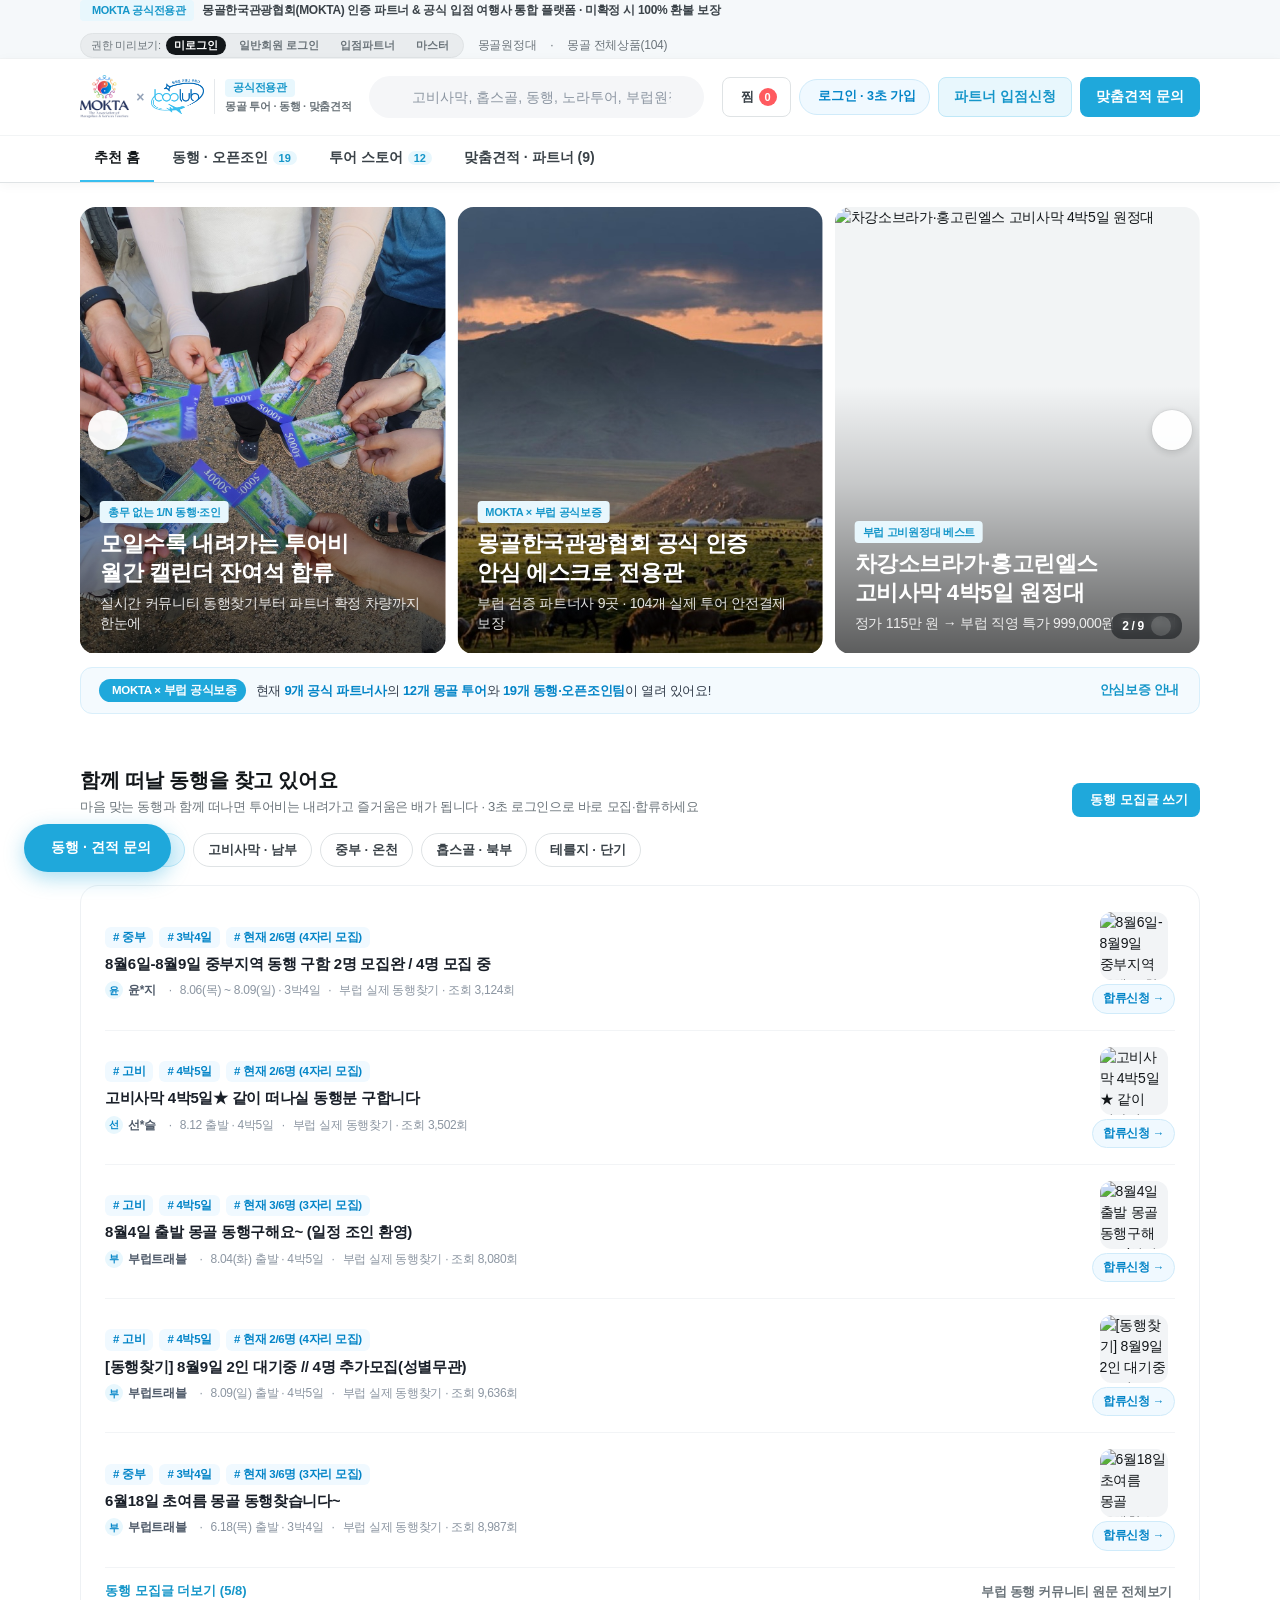
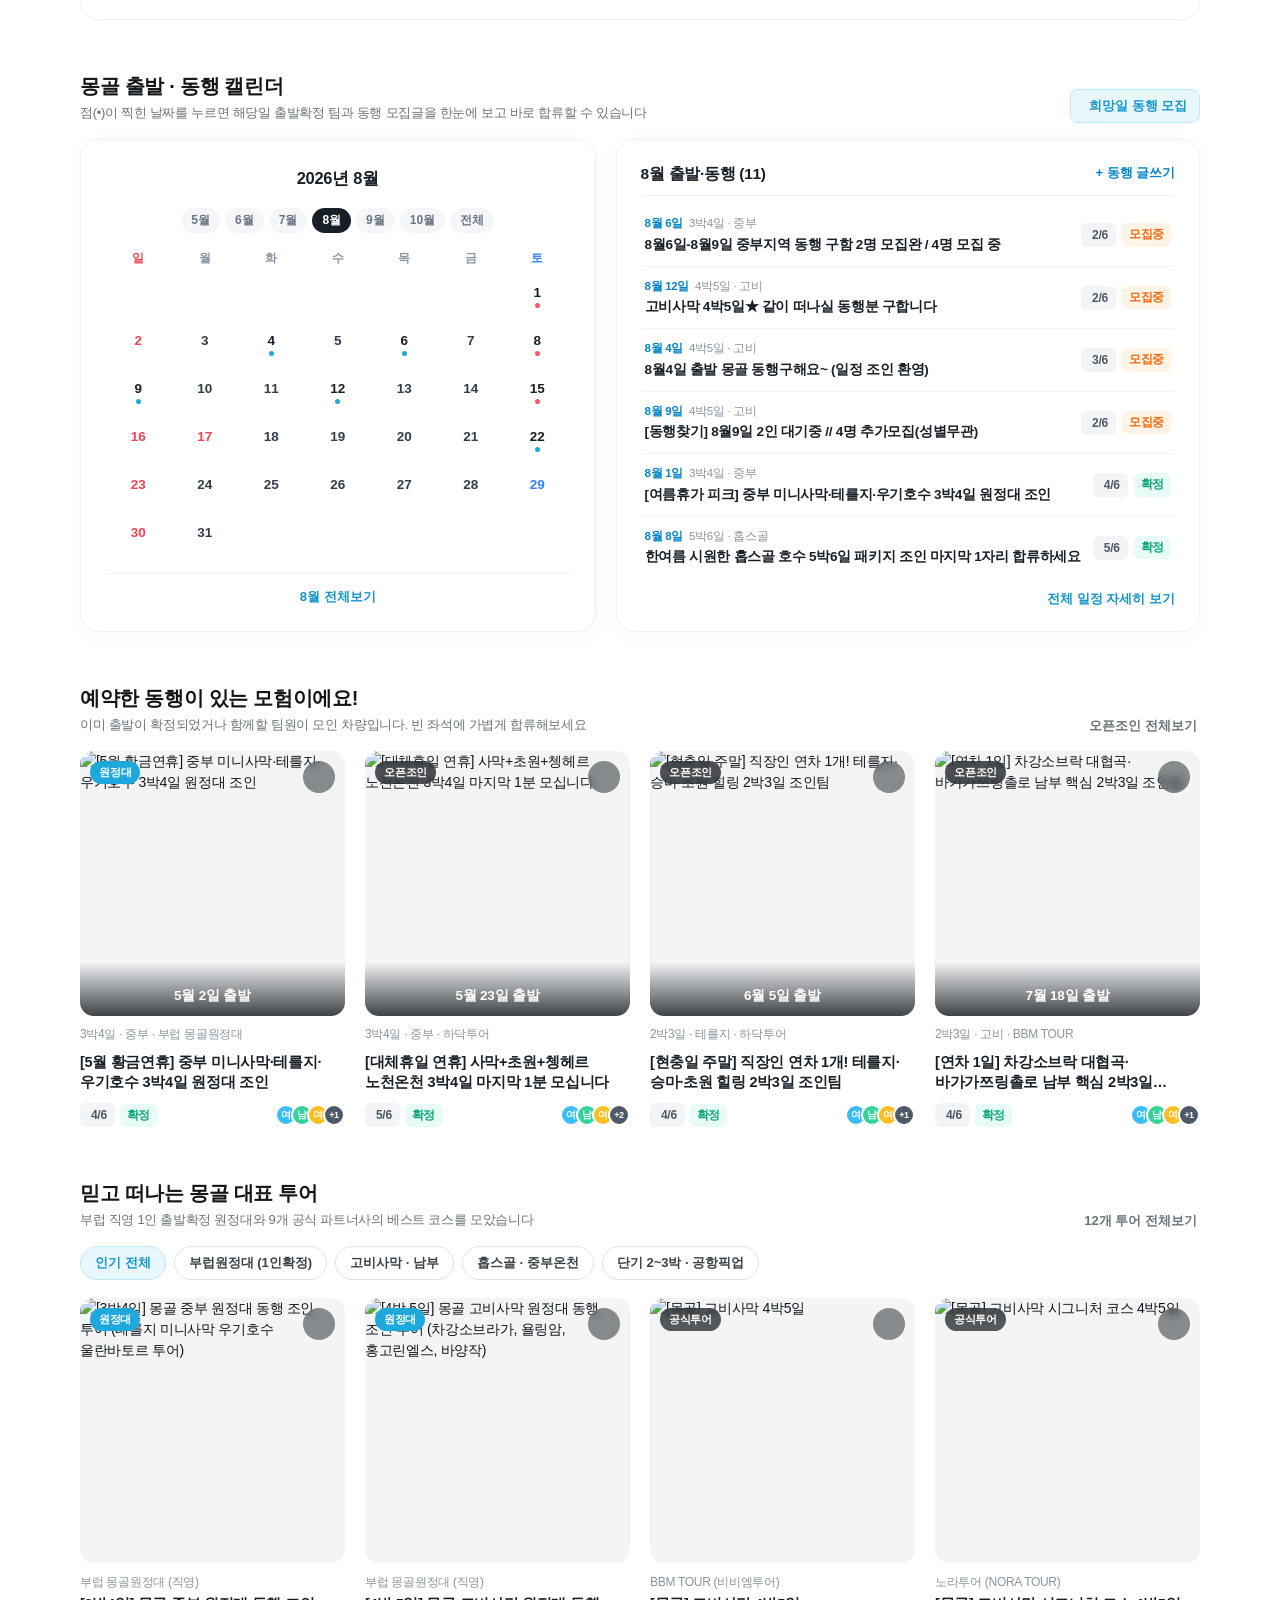
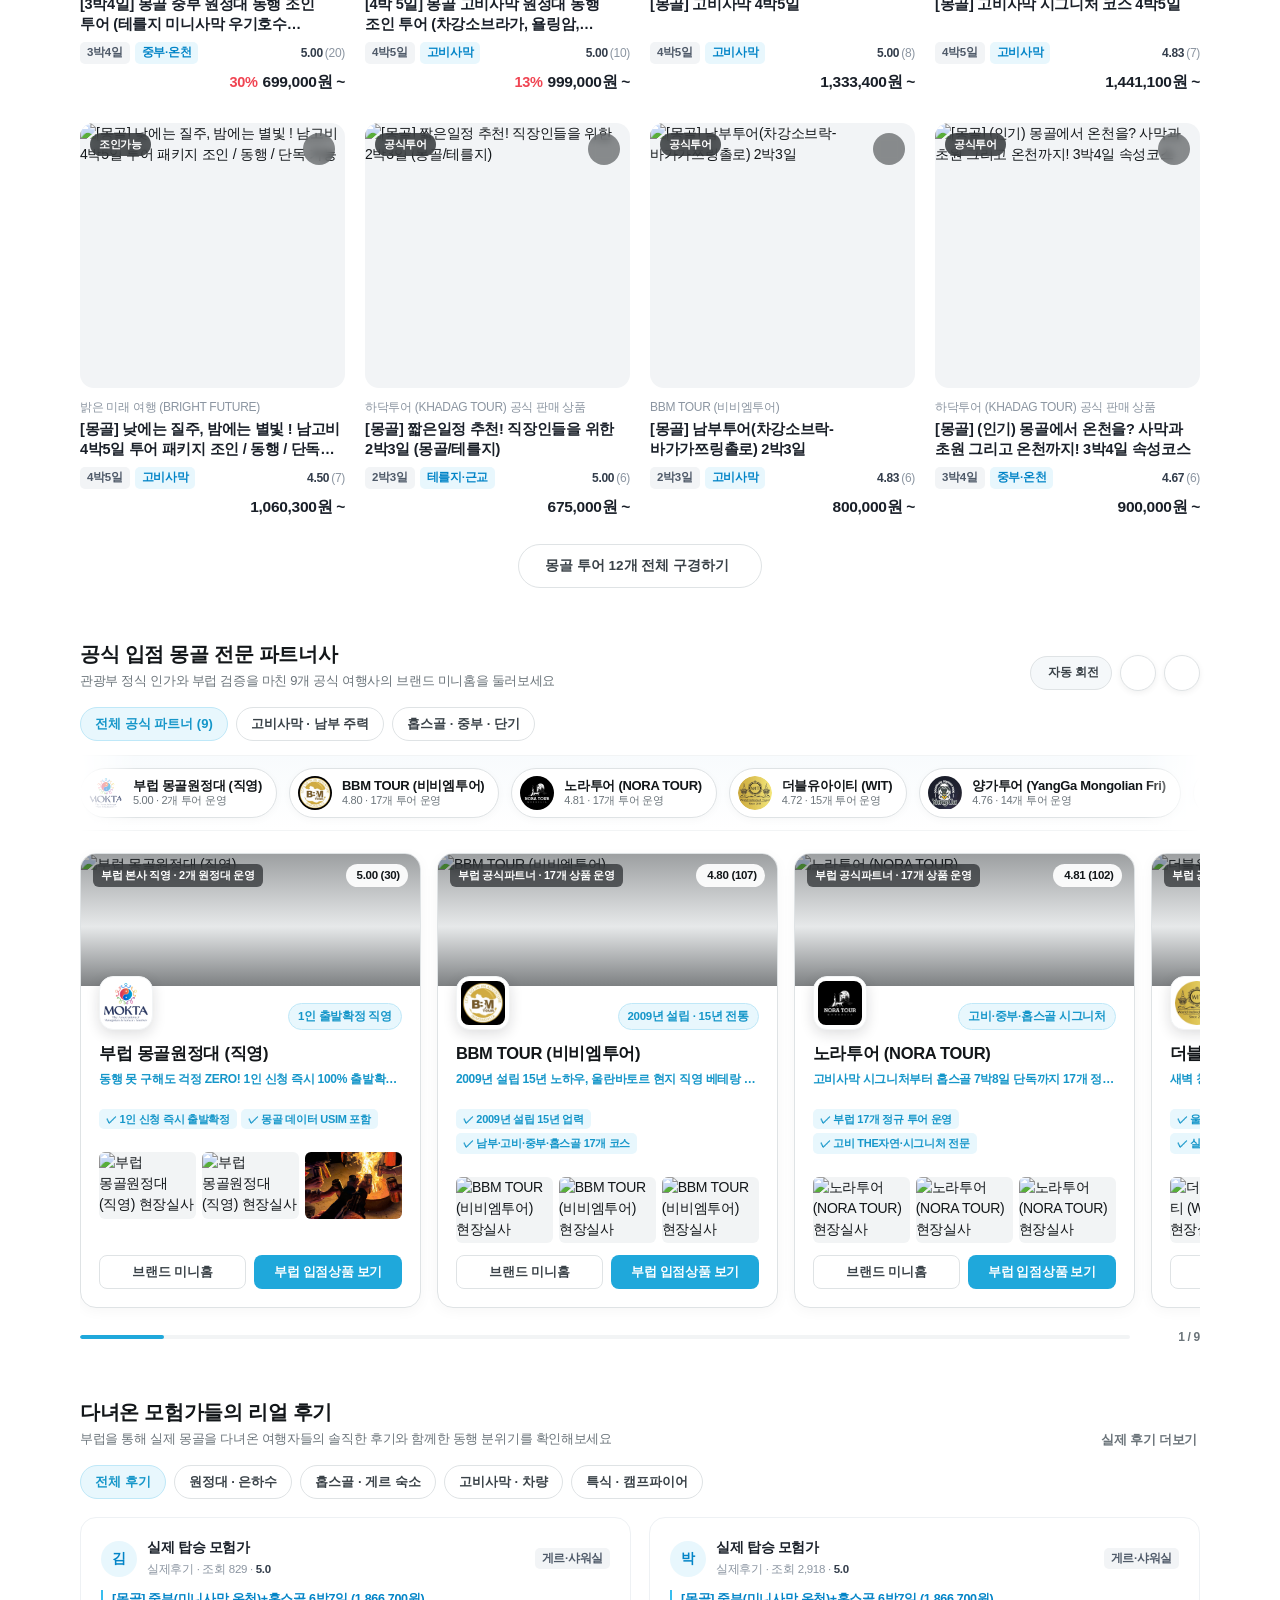
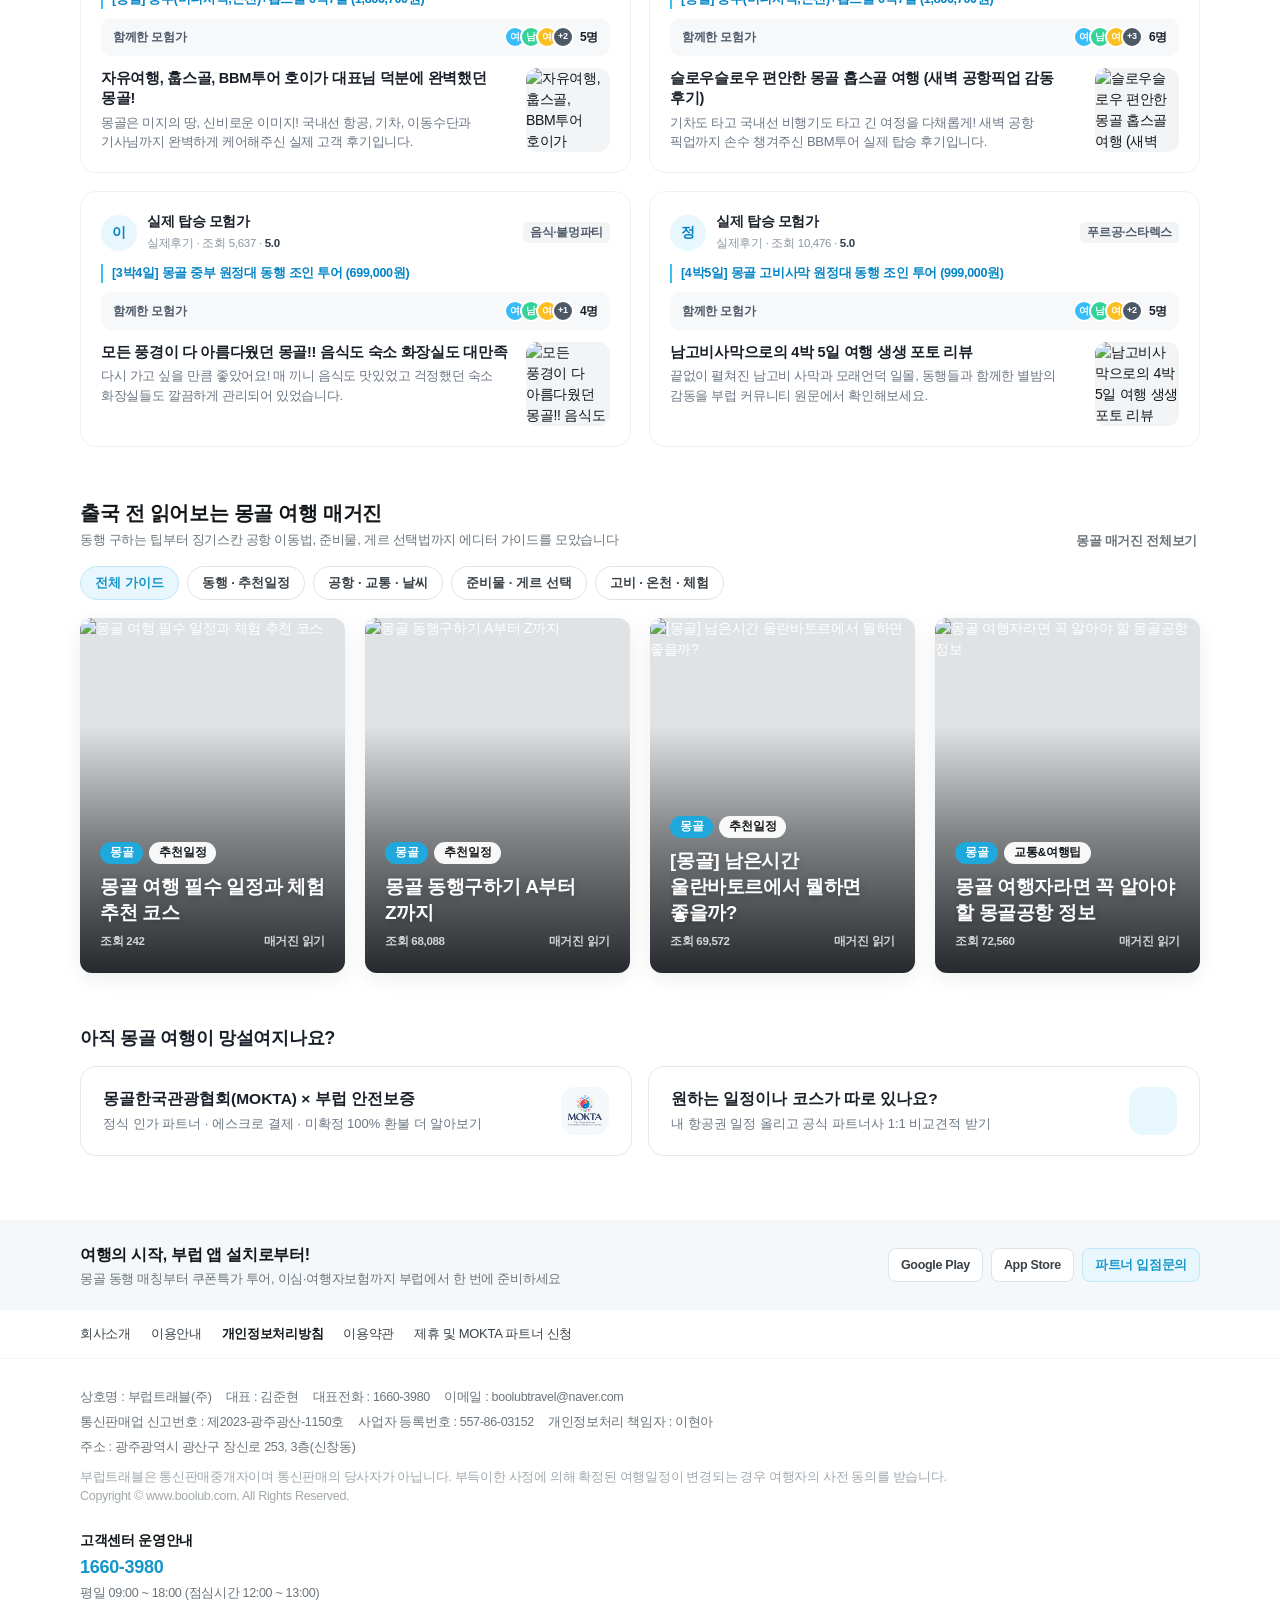
==== commit 85fcfe88: "feat(mokta-v16): dual MOKTA x BOOLUB header logo and 2nd-row right partner switch" ====
--- a/index.html
+++ b/index.html
@@ -19,7 +19,7 @@
   <link rel="stylesheet" href="https://cdn.jsdelivr.net/gh/sun-typeface/SUIT@2/fonts/variable/woff2/SUIT-Variable.css" />
   <link rel="stylesheet" href="https://cdn.jsdelivr.net/gh/orioncactus/pretendard@v1.3.9/dist/web/static/pretendard.min.css" />
   <link rel="stylesheet" href="https://cdn.jsdelivr.net/npm/xeicon@2.3.3/xeicon.min.css" />
-  <link rel="stylesheet" href="./styles.css?v=bl_mokta_15" />
+  <link rel="stylesheet" href="./styles.css?v=bl_mokta_16" />
 </head>
 <body id="top">
 
@@ -45,16 +45,20 @@
     </div>
   </div>
 
-  <!-- MOKTA 전용관 단독 상단 헤더 (부럽 공통 헤더 대신 노출되는 전용 헤더) -->
+  <!-- MOKTA × 부럽 전용관 단독 상단 헤더 (2개 로고 동시 노출 + 2단 우측 파트너 스위치) -->
   <header class="bl-mokta-header" id="moktaMainHeader">
     <div class="bl-container bl-mokta-header-top">
       <a href="#top" class="bl-mokta-logo-area" onclick="switchSiteRole('customer'); switchCustomerMode('home', document.querySelector('#customerSubNav .bl-gnb-item'));">
-        <img src="./images/mokta_logo.png" alt="MOKTA 몽골한국관광협회" class="bl-mokta-logo-img" />
+        <div class="bl-dual-logo-lockup">
+          <img src="./images/mokta_logo.png" alt="MOKTA 몽골한국관광협회" class="bl-mokta-logo-img" />
+          <span class="bl-dual-logo-x" aria-hidden="true">×</span>
+          <img src="./images/boolub_logo.png" alt="부럽(BOOLUB)" class="bl-boolub-logo-img" />
+        </div>
         <div class="bl-mokta-logo-meta">
           <div class="bl-mokta-logo-title">
-            몽골한국관광협회 <span class="bl-mokta-tag">공식전용관</span>
-          </div>
-          <span class="bl-mokta-logo-sub">몽골 투어 · 실시간 동행 · 맞춤 비교견적</span>
+            <span class="bl-mokta-tag">공식전용관</span>
+          </div>
+          <span class="bl-mokta-logo-sub">몽골 투어 · 동행 · 맞춤견적</span>
         </div>
       </a>
 
@@ -91,37 +95,39 @@
           파트너 입점신청
         </button>
 
-        <!-- [로그인한 입점 파트너 계정 & 마스터 계정 전용 노출] 파트너사 센터 스위치 -->
-        <div class="role-switch-pill" id="partnerRoleSwitchWrap" style="display:none;" role="tablist" aria-label="이용자 및 파트너사 전환">
+        <button type="button" class="bl-btn bl-btn-point" onclick="openModal('rfqWizardModal')">
+          맞춤견적 문의
+        </button>
+      </div>
+    </div>
+
+    <!-- 2단 GNB 라인: 좌측 4대 고객 탭 + 우측 끝 [여행자 홈 / 파트너사 센터] 전환 스위치 (입점 파트너·마스터 로그인 시에만 노출) -->
+    <nav class="bl-sub-gnb" id="customerSubNav">
+      <div class="bl-container bl-sub-gnb-list">
+        <div class="bl-sub-gnb-left">
+          <button type="button" class="bl-gnb-item active" data-cmode="home" onclick="switchCustomerMode('home', this)">
+            <span>추천 홈</span>
+          </button>
+          <button type="button" class="bl-gnb-item" data-cmode="join" onclick="switchCustomerMode('join', this)">
+            <span>동행 · 오픈조인</span> <span class="gnb-dot" id="tabJoinCount">23</span>
+          </button>
+          <button type="button" class="bl-gnb-item" data-cmode="store" onclick="switchCustomerMode('store', this)">
+            <span>투어 스토어</span> <span class="gnb-dot" id="tabStoreCount">104</span>
+          </button>
+          <button type="button" class="bl-gnb-item" data-cmode="partner" onclick="switchCustomerMode('partner', this)">
+            <span>맞춤견적 · 파트너 (<em id="tabPartnerCount" style="font-style:normal;">9</em>)</span>
+          </button>
+        </div>
+
+        <!-- [입점 파트너 / 마스터 로그인 시에만 우측 끝 노출] 여행자 홈 ↔ 파트너사 센터 전환 -->
+        <div class="role-switch-pill is-gnb-right" id="partnerRoleSwitchWrap" style="display:none;" role="tablist" aria-label="여행자 홈 및 파트너사 센터 전환">
           <button type="button" class="active" id="roleCustomerBtn" onclick="switchSiteRole('customer')">
-            여행자 홈
+            <span>여행자 홈</span>
           </button>
           <button type="button" id="rolePartnerBtn" onclick="switchSiteRole('partner')">
             <span id="rolePartnerBtnLabel">파트너사 센터</span> <span class="role-count" id="headerBidBadge">4</span>
           </button>
         </div>
-
-        <button type="button" class="bl-btn bl-btn-point" onclick="openModal('rfqWizardModal')">
-          맞춤견적 문의
-        </button>
-      </div>
-    </div>
-
-    <!-- 4대 핵심 모드로 단순화된 상단 GNB -->
-    <nav class="bl-sub-gnb" id="customerSubNav">
-      <div class="bl-container bl-sub-gnb-list">
-        <button type="button" class="bl-gnb-item active" data-cmode="home" onclick="switchCustomerMode('home', this)">
-          <span>추천 홈</span>
-        </button>
-        <button type="button" class="bl-gnb-item" data-cmode="join" onclick="switchCustomerMode('join', this)">
-          <span>동행 · 오픈조인</span> <span class="gnb-dot" id="tabJoinCount">23</span>
-        </button>
-        <button type="button" class="bl-gnb-item" data-cmode="store" onclick="switchCustomerMode('store', this)">
-          <span>투어 스토어</span> <span class="gnb-dot" id="tabStoreCount">104</span>
-        </button>
-        <button type="button" class="bl-gnb-item" data-cmode="partner" onclick="switchCustomerMode('partner', this)">
-          <span>맞춤견적 · 파트너 (<em id="tabPartnerCount" style="font-style:normal;">9</em>)</span>
-        </button>
       </div>
     </nav>
   </header>
@@ -1543,6 +1549,6 @@
 
   <div class="bl-toast" id="toastEl"></div>
 
-  <script src="./app.js?v=bl_mokta_15"></script>
+  <script src="./app.js?v=bl_mokta_16"></script>
 </body>
 </html>
--- a/styles.css
+++ b/styles.css
@@ -133,41 +133,63 @@
 .bl-mokta-logo-area {
   display: flex;
   align-items: center;
-  gap: 11px;
+  gap: 10px;
   flex-shrink: 0;
   cursor: pointer;
 }
+.bl-dual-logo-lockup {
+  display: inline-flex;
+  align-items: center;
+  gap: 7px;
+  flex-shrink: 0;
+}
 .bl-mokta-logo-img {
-  height: 48px;
+  height: 44px;
   width: auto;
   object-fit: contain;
   flex-shrink: 0;
 }
+.bl-dual-logo-x {
+  font-size: 14px;
+  font-weight: 700;
+  color: #94a3b8;
+  line-height: 1;
+  user-select: none;
+}
+.bl-boolub-logo-img {
+  height: 36px;
+  width: auto;
+  object-fit: contain;
+  flex-shrink: 0;
+}
 .bl-mokta-logo-meta {
   display: flex;
   flex-direction: column;
+  justify-content: center;
+  padding-left: 10px;
+  border-left: 1px solid #e5e8eb;
   line-height: 1.25;
 }
 .bl-mokta-logo-title {
-  font-size: 15.5px;
+  font-size: 14px;
   font-weight: 800;
   color: #1d2a4d;
-  letter-spacing: -0.4px;
-  display: flex;
-  align-items: center;
-  gap: 6px;
+  letter-spacing: -0.3px;
+  display: flex;
+  align-items: center;
+  gap: 5px;
 }
 .bl-mokta-logo-sub {
   font-size: 11px;
   font-weight: 600;
   color: var(--bl-gray-500);
-  margin-top: 2px;
+  margin-top: 3px;
 }
 
 /* 와그형 컴팩트 알약 검색바 (waug.css 1597행 동일) */
 .bl-search-box {
   flex: 1;
-  max-width: 420px;
+  max-width: 440px;
   position: relative;
 }
 .bl-search-box i.xi-search {
@@ -246,7 +268,7 @@
   font-weight: 800;
 }
 
-/* 헤더 2단 카테고리 네비게이션 (waug.css .top_commu_menu_swiper 동일) */
+/* 헤더 2단 카테고리 네비게이션 (좌측 고객 4대 메뉴 + 우측 끝 파트너사 센터 스위치) */
 .bl-sub-gnb {
   border-top: 1px solid var(--bl-gray-100);
   background: #ffffff;
@@ -254,11 +276,22 @@
 .bl-sub-gnb-list {
   display: flex;
   align-items: center;
-  gap: 4px;
+  justify-content: space-between;
+  gap: 12px;
   overflow-x: auto;
   scrollbar-width: none;
 }
 .bl-sub-gnb-list::-webkit-scrollbar { display: none; }
+.bl-sub-gnb-left {
+  display: flex;
+  align-items: center;
+  gap: 4px;
+  flex-shrink: 0;
+}
+.role-switch-pill.is-gnb-right {
+  margin-left: auto;
+  flex-shrink: 0;
+}
 .bl-gnb-item {
   display: inline-flex;
   align-items: center;
@@ -4329,8 +4362,9 @@
 
 @media (max-width: 640px) {
   .bl-mokta-header .bl-mokta-header-top { height: auto; padding: 10px 0; flex-wrap: wrap; }
-  .bl-mokta-logo-img { height: 40px; }
-  .bl-mokta-logo-sub { display: none; }
+  .bl-mokta-logo-img { height: 34px; }
+  .bl-boolub-logo-img { height: 28px; }
+  .bl-mokta-logo-meta { display: none; }
   .bl-search-box { order: 3; max-width: 100%; flex: 0 0 100%; }
   .bl-hero-viewport { margin: 0; }
   .bl-hero-slide { flex: 0 0 100%; max-width: 100%; padding: 0; }
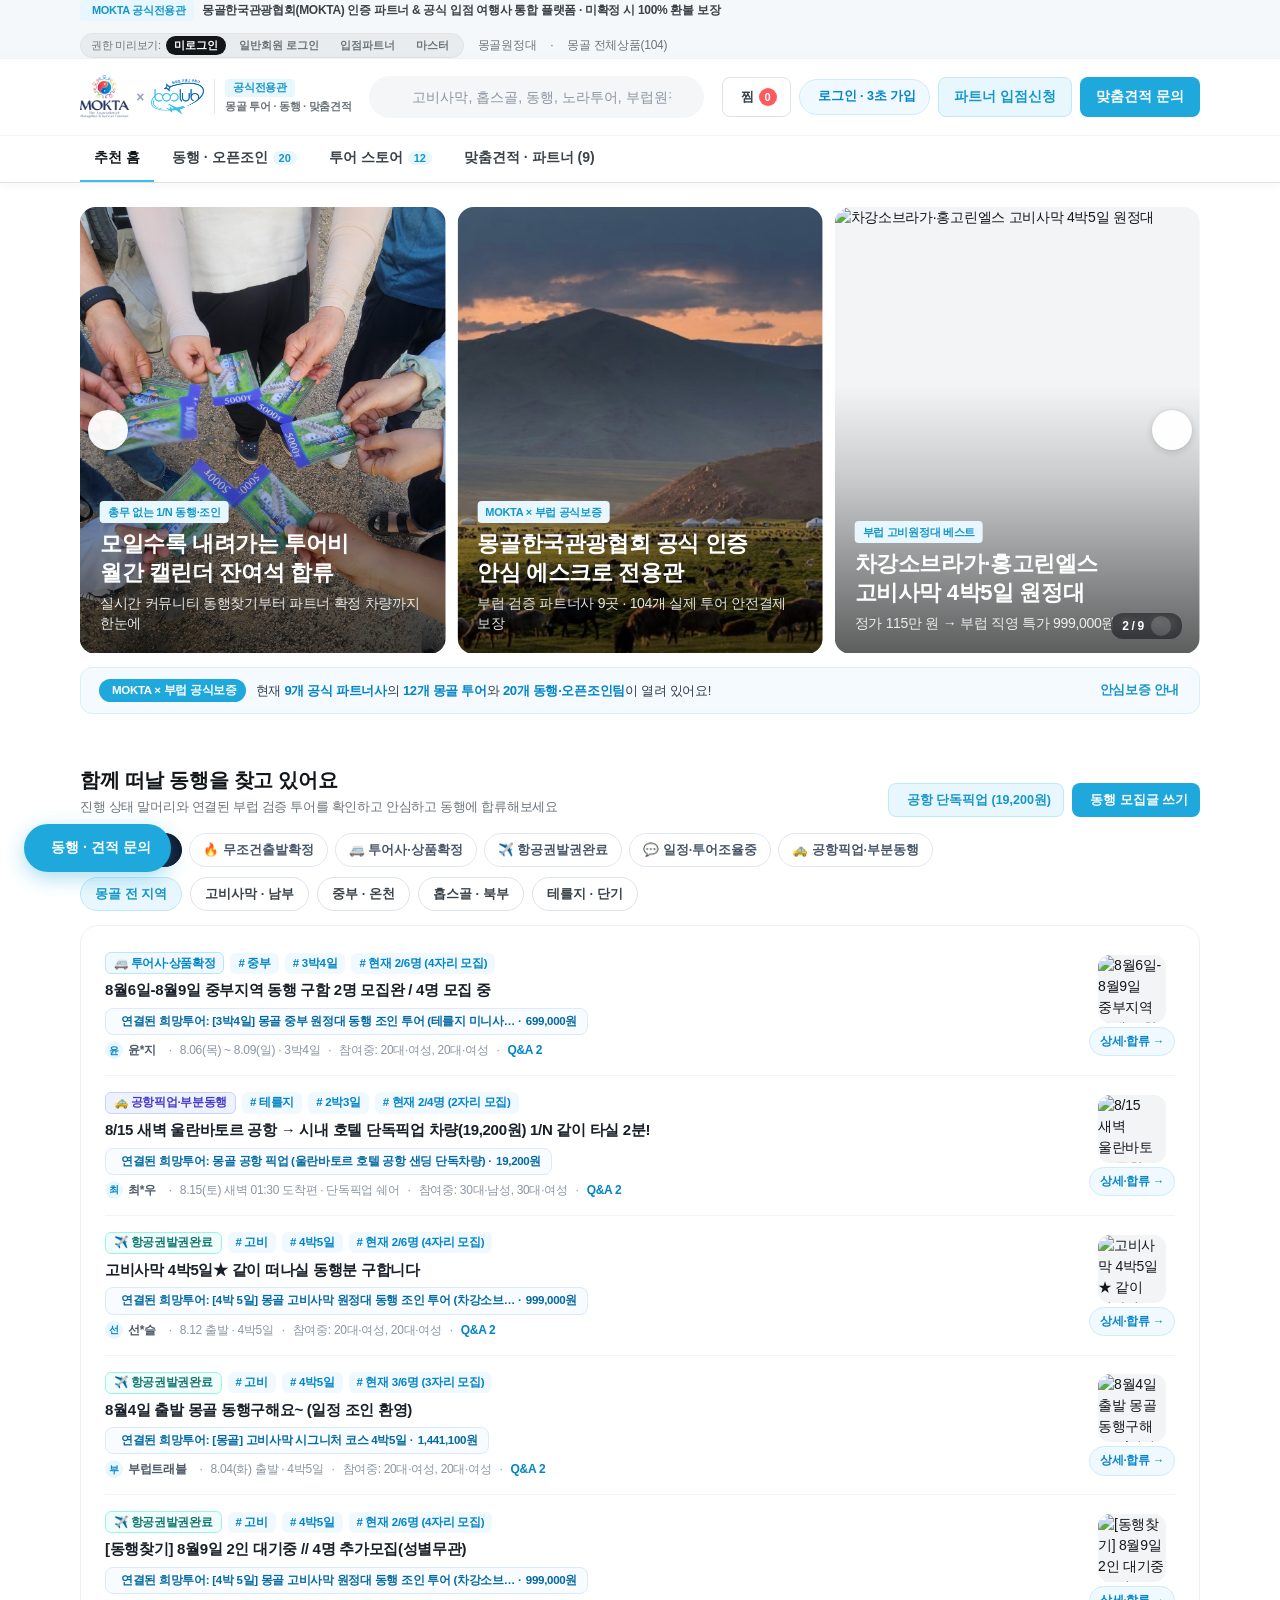
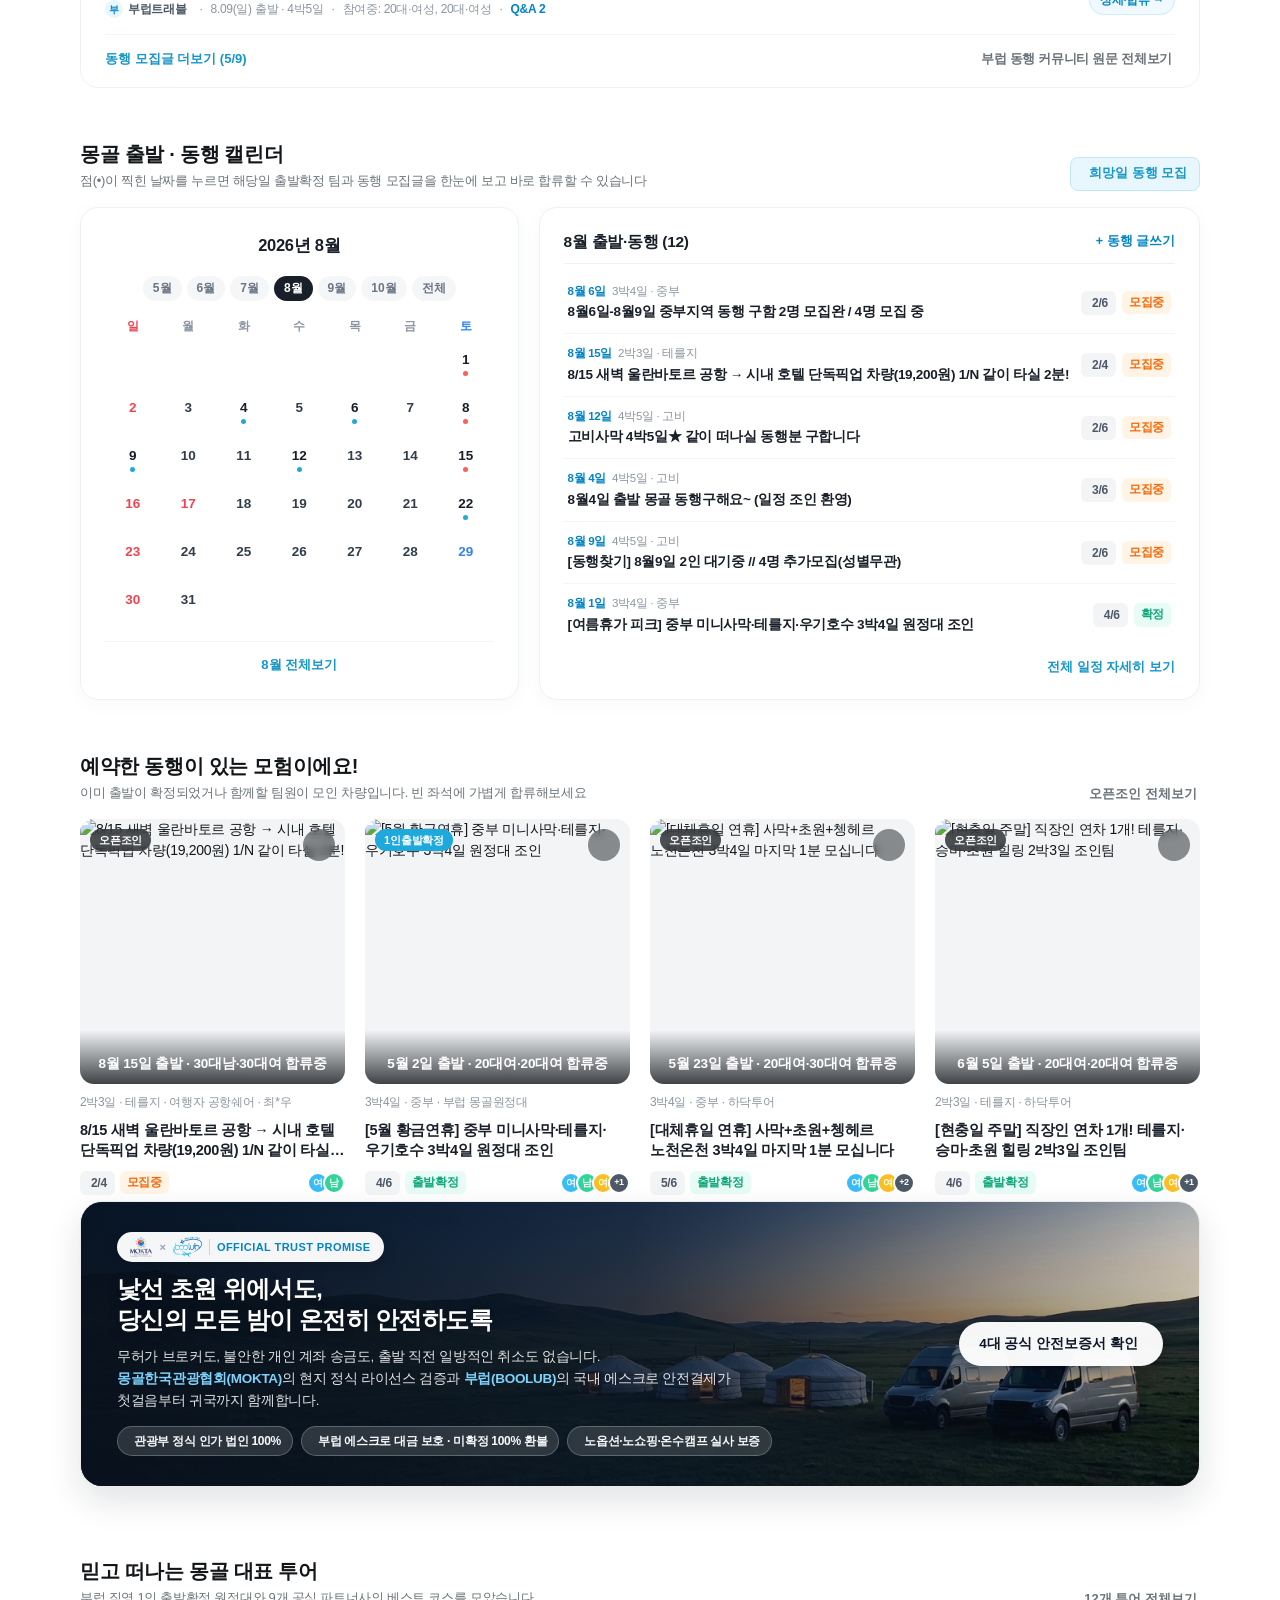
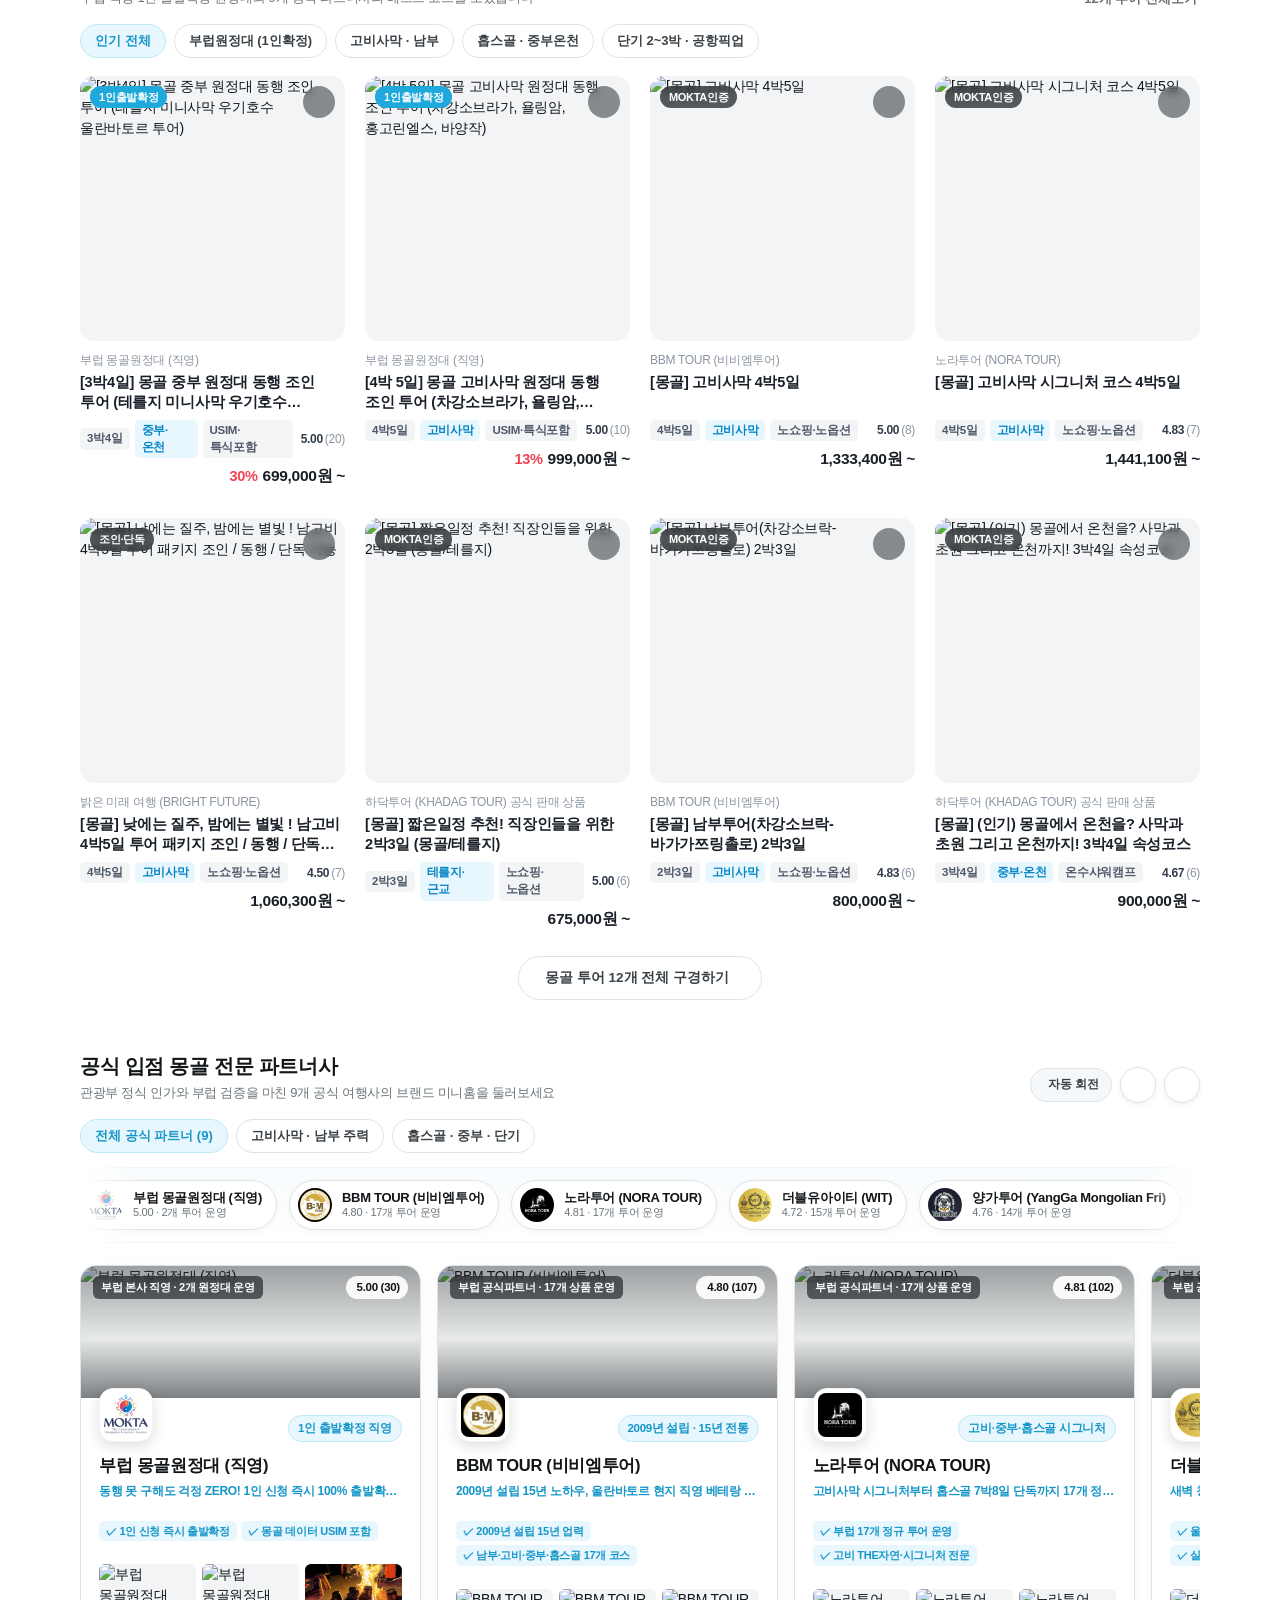
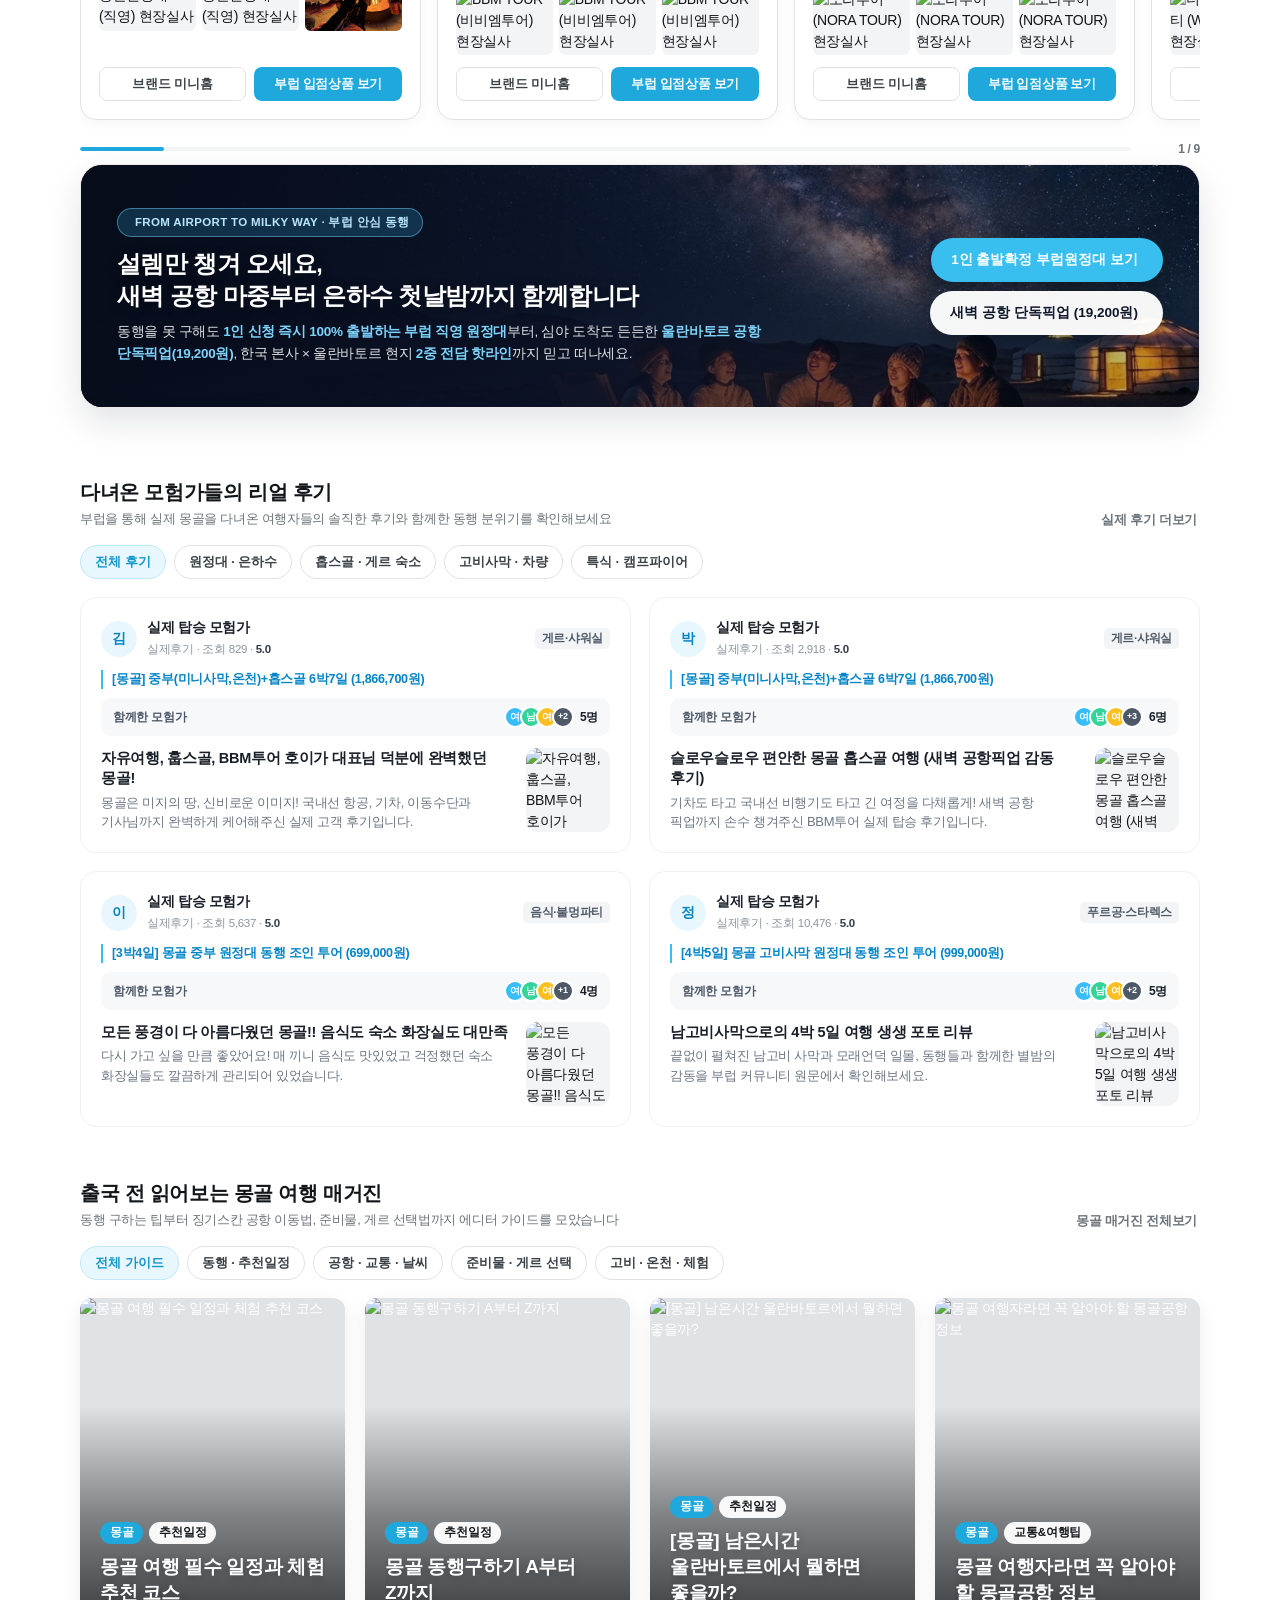
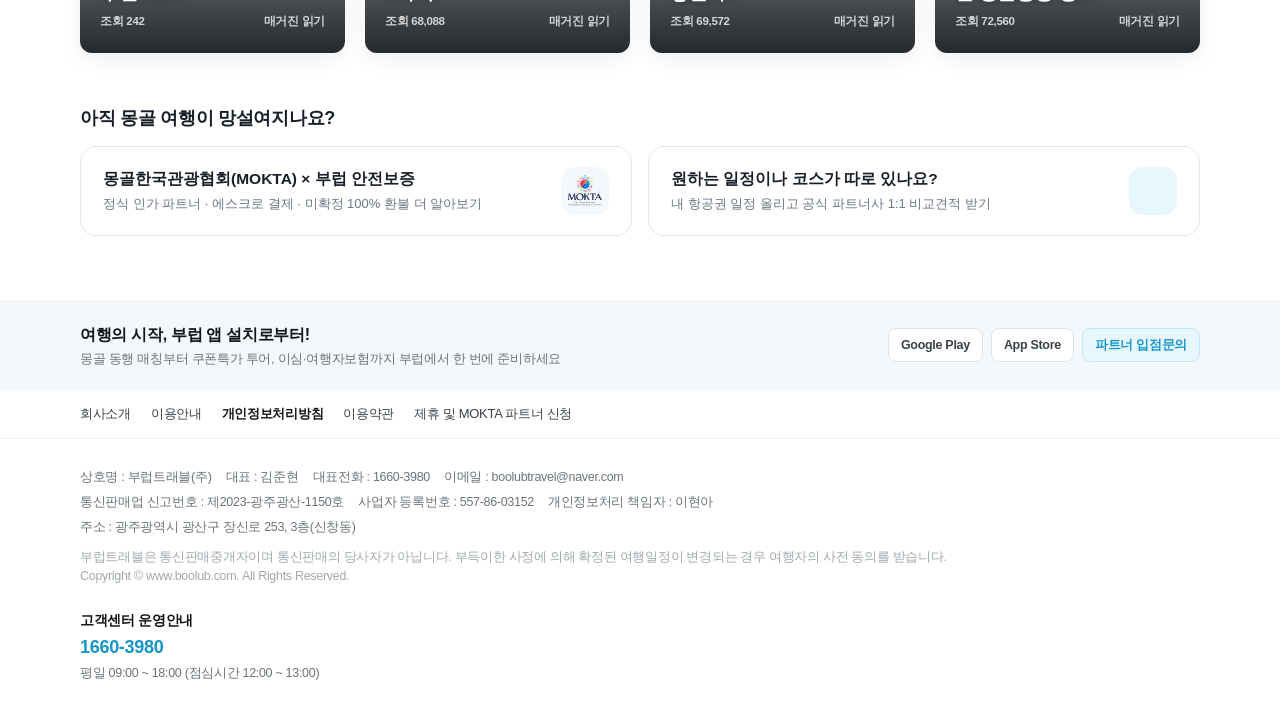
==== commit b7db97fe: "feat(mokta-v17): TripSoda+LoveMongol full upgrade, Option 1 soft-blur auth gate, and emotional MOKTA" ====
--- a/index.html
+++ b/index.html
@@ -19,7 +19,7 @@
   <link rel="stylesheet" href="https://cdn.jsdelivr.net/gh/sun-typeface/SUIT@2/fonts/variable/woff2/SUIT-Variable.css" />
   <link rel="stylesheet" href="https://cdn.jsdelivr.net/gh/orioncactus/pretendard@v1.3.9/dist/web/static/pretendard.min.css" />
   <link rel="stylesheet" href="https://cdn.jsdelivr.net/npm/xeicon@2.3.3/xeicon.min.css" />
-  <link rel="stylesheet" href="./styles.css?v=bl_mokta_16" />
+  <link rel="stylesheet" href="./styles.css?v=bl_mokta_17" />
 </head>
 <body id="top">
 
@@ -224,19 +224,42 @@
         <div class="bl-sec-head">
           <div>
             <h3>함께 떠날 동행을 찾고 있어요</h3>
-            <p>마음 맞는 동행과 함께 떠나면 투어비는 내려가고 즐거움은 배가 됩니다 · 3초 로그인으로 바로 모집·합류하세요</p>
+            <p>진행 상태 말머리와 연결된 부럽 검증 투어를 확인하고 안심하고 동행에 합류해보세요</p>
           </div>
           <div style="display:flex; gap:8px; align-items:center; flex-wrap:wrap;">
+            <button type="button" class="bl-btn bl-btn-soft bl-btn-sm" onclick="openProductPreviewModal('I3885-I4036-S5377')">
+              <i class="xi-car"></i> 공항 단독픽업 (19,200원)
+            </button>
             <button type="button" class="bl-btn bl-btn-point bl-btn-sm" onclick="openCompanionModalForDate()">
               <i class="xi-pen-o"></i> 동행 모집글 쓰기
             </button>
           </div>
         </div>
 
-        <div class="bl-chip-row" id="companionChipRow">
-          <button type="button" class="bl-chip active" onclick="filterCompanionFeed('all', this)">
-            <span>전체 동행 (<em id="chipCompanionTotal" style="font-style:normal;">5</em>)</span>
-          </button>
+        <!-- 러브몽골 벤치마킹: 5대 진행상태 말머리 빠른 필터 -->
+        <div class="ts-prefix-filter-row" id="companionPrefixRow">
+          <button type="button" class="ts-prefix-pill active" data-pfx="all" onclick="filterCompanionPrefix('all', this)">
+            <span>전체 상태 (<em id="chipCompanionTotal" style="font-style:normal;">14</em>)</span>
+          </button>
+          <button type="button" class="ts-prefix-pill is-hot" data-pfx="무조건출발확정" onclick="filterCompanionPrefix('무조건출발확정', this)">
+            <span>🔥 무조건출발확정</span>
+          </button>
+          <button type="button" class="ts-prefix-pill is-tour" data-pfx="투어사확정" onclick="filterCompanionPrefix('투어사확정', this)">
+            <span>🚐 투어사·상품확정</span>
+          </button>
+          <button type="button" class="ts-prefix-pill is-flight" data-pfx="항공권발권완료" onclick="filterCompanionPrefix('항공권발권완료', this)">
+            <span>✈️ 항공권발권완료</span>
+          </button>
+          <button type="button" class="ts-prefix-pill" data-pfx="동행미확정" onclick="filterCompanionPrefix('동행미확정', this)">
+            <span>💬 일정·투어조율중</span>
+          </button>
+          <button type="button" class="ts-prefix-pill" data-pfx="공항픽업쉐어" onclick="filterCompanionPrefix('공항픽업쉐어', this)">
+            <span>🚕 공항픽업·부분동행</span>
+          </button>
+        </div>
+
+        <div class="bl-chip-row" id="companionChipRow" style="margin-bottom:14px;">
+          <button type="button" class="bl-chip active" onclick="filterCompanionFeed('all', this)">몽골 전 지역</button>
           <button type="button" class="bl-chip" onclick="filterCompanionFeed('고비', this)">고비사막 · 남부</button>
           <button type="button" class="bl-chip" onclick="filterCompanionFeed('중부', this)">중부 · 온천</button>
           <button type="button" class="bl-chip" onclick="filterCompanionFeed('홉스골', this)">홉스골 · 북부</button>
@@ -322,6 +345,40 @@
       </div>
     </section>
 
+    <!-- [감성 신뢰 가로 배너 #1] MOKTA × 부럽 공식 안전·믿음 시네마틱 스토리 배너 -->
+    <aside class="ts-mid-trust-wrap" id="midTrustBanner1" aria-label="MOKTA × 부럽 공식 신뢰 약속">
+      <div class="bl-container">
+        <div class="ts-cine-banner" onclick="openModal('trustGuaranteeModal')">
+          <img src="./images/trust_banner_steppe_ger.jpg" alt="몽골 초원 위 안전한 정식 투어리스트 캠프와 전용 차량" class="ts-cine-bg" loading="lazy" />
+          <div class="ts-cine-scrim">
+            <div class="ts-cine-content">
+              <div class="ts-cine-brand-pill">
+                <img src="./images/mokta_logo.png" alt="MOKTA" />
+                <span>×</span>
+                <img src="./images/boolub_logo.png" alt="BOOLUB" />
+                <em>OFFICIAL TRUST PROMISE</em>
+              </div>
+              <h4 class="ts-cine-title">낯선 초원 위에서도,<br/>당신의 모든 밤이 온전히 안전하도록</h4>
+              <p class="ts-cine-sub">
+                무허가 브로커도, 불안한 개인 계좌 송금도, 출발 직전 일방적인 취소도 없습니다.<br/>
+                <strong>몽골한국관광협회(MOKTA)</strong>의 현지 정식 라이선스 검증과 <strong>부럽(BOOLUB)</strong>의 국내 에스크로 안전결제가 첫걸음부터 귀국까지 함께합니다.
+              </p>
+              <div class="ts-cine-seals">
+                <span><i class="xi-shield-checked"></i> 관광부 정식 인가 법인 100%</span>
+                <span><i class="xi-credit-card"></i> 부럽 에스크로 대금 보호 · 미확정 100% 환불</span>
+                <span><i class="xi-check-circle"></i> 노옵션·노쇼핑·온수캠프 실사 보증</span>
+              </div>
+            </div>
+            <div class="ts-cine-cta-col">
+              <button type="button" class="ts-cine-btn" onclick="event.stopPropagation(); openModal('trustGuaranteeModal');">
+                4대 공식 안전보증서 확인 <i class="xi-angle-right-min"></i>
+              </button>
+            </div>
+          </div>
+        </div>
+      </div>
+    </aside>
+
     <!-- ==================== 4. 믿고 떠나는 몽골 대표 투어 ==================== -->
     <section class="bl-section page-sec" id="sec-store">
       <div class="bl-container">
@@ -417,6 +474,32 @@
         </div>
       </div>
     </section>
+
+    <!-- [감성 신뢰 가로 배너 #2] 공항 마중부터 은하수 캠프까지 부럽 원스톱 안심 동행 배너 -->
+    <aside class="ts-mid-trust-wrap" id="midTrustBanner2" aria-label="부럽 직영 원정대 및 새벽 공항 안심 케어">
+      <div class="bl-container">
+        <div class="ts-cine-banner is-milkyway">
+          <img src="./images/trust_banner_milkyway_camp.jpg" alt="고비사막 은하수 아래 캠프파이어를 즐기는 여행자들" class="ts-cine-bg" loading="lazy" />
+          <div class="ts-cine-scrim">
+            <div class="ts-cine-content">
+              <span class="ts-cine-kicker"><i class="xi-star"></i> FROM AIRPORT TO MILKY WAY · 부럽 안심 동행</span>
+              <h4 class="ts-cine-title">설렘만 챙겨 오세요,<br/>새벽 공항 마중부터 은하수 첫날밤까지 함께합니다</h4>
+              <p class="ts-cine-sub">
+                동행을 못 구해도 <strong>1인 신청 즉시 100% 출발하는 부럽 직영 원정대</strong>부터, 심야 도착도 든든한 <strong>울란바토르 공항 단독픽업(19,200원)</strong>, 한국 본사 × 울란바토르 현지 <strong>2중 전담 핫라인</strong>까지 믿고 떠나세요.
+              </p>
+            </div>
+            <div class="ts-cine-cta-col is-stack">
+              <button type="button" class="ts-cine-btn is-point" onclick="openProductPreviewModal('T0950-Q2923-W2496')">
+                1인 출발확정 부럽원정대 보기 <i class="xi-angle-right-min"></i>
+              </button>
+              <button type="button" class="ts-cine-btn" onclick="openProductPreviewModal('I3885-I4036-S5377')">
+                새벽 공항 단독픽업 (19,200원) <i class="xi-angle-right-min"></i>
+              </button>
+            </div>
+          </div>
+        </div>
+      </div>
+    </aside>
 
     <!-- ==================== 6. 다녀온 모험가들의 리얼 후기 ==================== -->
     <section class="bl-section page-sec" id="sec-showcase">
@@ -709,6 +792,16 @@
             </div>
 
             <div class="bl-field">
+              <label>4대 MOKTA × 부럽 안심 보장 약속 체크 (고객 견적 비교표에 O/X 표시)</label>
+              <div class="bl-perk-picker" id="pGuaranteePicker">
+                <button type="button" class="bl-perk-chip-btn selected" data-guar="전 일정 온수샤워 캠프" onclick="this.classList.toggle('selected')">✓ 전 일정 온수샤워 캠프</button>
+                <button type="button" class="bl-perk-chip-btn selected" data-guar="노팁·노옵션 추가금 0원" onclick="this.classList.toggle('selected')">✓ 노팁·노옵션 추가금 0원</button>
+                <button type="button" class="bl-perk-chip-btn selected" data-guar="공항 무료 단독픽업" onclick="this.classList.toggle('selected')">✓ 공항 무료 단독픽업</button>
+                <button type="button" class="bl-perk-chip-btn selected" data-guar="연식보증 전용차량" onclick="this.classList.toggle('selected')">✓ 연식보증 전용차량</button>
+              </div>
+            </div>
+
+            <div class="bl-field">
               <label>포함 혜택 및 안내 메시지 <span class="mn-txt">/ Нэмэлт мэдээлэл</span></label>
               <textarea class="bl-textarea" id="pComment" rows="2">공항 픽업·샌딩 포함, 현지 추가비용 없는 깔끔한 진행 약속드립니다. 한국어 능통 베테랑 가이드와 쾌적한 캠프로 모시겠습니다.</textarea>
             </div>
@@ -1120,17 +1213,29 @@
     </div>
   </div>
 
-  <!-- ================= 모달 2: 여행자 직접 동행 모집글 쓰기 모달 ================= -->
+  <!-- ================= 모달 2: 여행자 직접 동행 모집글 쓰기 모달 (5대 말머리 + 투어상품 임베드 + 방장 프로필) ================= -->
   <div class="bl-modal-dim" id="companionWriteModal" onclick="bgClose(event, 'companionWriteModal')">
-    <div class="bl-modal sm">
+    <div class="bl-modal sm" style="max-width:580px;">
       <div class="bl-modal-head">
         <h4>내 일정으로 동행·조인 모집글 올리기</h4>
         <button type="button" class="bl-modal-close" onclick="closeModal('companionWriteModal')"><i class="xi-close"></i></button>
       </div>
       <div class="bl-modal-body">
-        <p style="font-size:13px; color:var(--bl-gray-500); margin-bottom:16px;">
-          원하는 출발 날짜를 선택해 등록하면 메인 월간 캘린더에 바로 표시되며, 함께 갈 동행과 공식 파트너사의 맞춤 투어 제안까지 받아보실 수 있습니다.
+        <p style="font-size:13px; color:var(--bl-gray-500); margin-bottom:14px;">
+          진행 상태 말머리와 희망하는 부럽 투어 상품을 연결해 올리면, 동행원 모집 속도와 출발 확정 확률이 3배 이상 높아집니다.
         </p>
+
+        <div class="bl-field">
+          <label>1. 현재 진행상태 말머리 선택 *</label>
+          <select class="bl-select" id="cwPrefixTag">
+            <option value="무조건출발확정">🔥 [무조건출발확정] 인원 무관 무조건 떠나는 확정팀!</option>
+            <option value="투어사확정">🚐 [투어사·상품확정] 가고 싶은 부럽 투어 상품을 정했어요</option>
+            <option value="항공권발권완료" selected>✈️ [항공권발권완료] 출국·귀국 날짜가 확정되었어요</option>
+            <option value="동행미확정">💬 [일정·투어조율중] 동행분들과 일정·코스를 함께 정해요</option>
+            <option value="공항픽업쉐어">🚕 [공항픽업·부분동행] 공항 단독픽업 차량 1/N 쉐어·부분동행</option>
+          </select>
+        </div>
+
         <div style="display:grid; grid-template-columns:1fr 1fr 1fr; gap:10px;">
           <div class="bl-field">
             <label>희망 출발일 *</label>
@@ -1148,34 +1253,56 @@
           <div class="bl-field">
             <label>여행 기간</label>
             <select class="bl-select" id="cwDuration">
-              <option value="2박3일">2박 3일</option>
+              <option value="2박3일">2박 3일 (단기·픽업)</option>
               <option value="3박4일">3박 4일</option>
               <option value="4박5일" selected>4박 5일</option>
               <option value="5박6일">5박 6일 이상</option>
             </select>
           </div>
         </div>
-        <div style="display:grid; grid-template-columns:1fr 1fr; gap:10px;">
-          <div class="bl-field">
-            <label>현재 확정 인원 / 목표 정원</label>
+
+        <div style="display:grid; grid-template-columns:1fr 1fr 1fr; gap:10px;">
+          <div class="bl-field">
+            <label>방장 본인 연령·성별</label>
+            <div style="display:grid; grid-template-columns:1fr 1fr; gap:6px;">
+              <select class="bl-select" id="cwHostAge" style="padding:0 8px;">
+                <option value="20대">20대</option>
+                <option value="30대" selected>30대</option>
+                <option value="40대">40대</option>
+                <option value="50대+">50대+</option>
+              </select>
+              <select class="bl-select" id="cwHostGender" style="padding:0 8px;">
+                <option value="여성">여성</option>
+                <option value="남성">남성</option>
+              </select>
+            </div>
+          </div>
+          <div class="bl-field">
+            <label>현재 확정 / 목표 정원</label>
             <select class="bl-select" id="cwSeats">
-              <option value="2">현재 2명 확정 / 총 6명 모집</option>
-              <option value="3">현재 3명 확정 / 총 6명 모집</option>
-              <option value="1">현재 1명(방장) / 총 4~6명 모집</option>
-              <option value="4">현재 4명 확정 / 마지막 2명 모집</option>
+              <option value="2">현재 2명 / 총 6명</option>
+              <option value="3">현재 3명 / 총 6명</option>
+              <option value="1">현재 1명(방장) / 6명</option>
+              <option value="4">현재 4명 / 총 6명</option>
             </select>
           </div>
           <div class="bl-field">
             <label>항공권 발권 상태</label>
             <select class="bl-select" id="cwFlightPref">
-              <option value="항공권 발권완료">항공권 발권완료 (일정 확정)</option>
-              <option value="항공권 예매예정">항공권 예매예정 (일정 조율가능)</option>
+              <option value="항공권 발권완료">항공권 발권완료</option>
+              <option value="항공권 예매예정">예매예정 (조율가능)</option>
             </select>
           </div>
         </div>
+
+        <div class="bl-field">
+          <label><i class="xi-link" style="color:var(--bl-point-dark);"></i> 함께 가고 싶은 부럽 투어 상품 카드 연결 (트립소다식 상세글 내 자동 삽입)</label>
+          <select class="bl-select" id="cwLinkedPcode"></select>
+        </div>
+
         <div style="display:grid; grid-template-columns:1fr 1fr; gap:10px;">
           <div class="bl-field">
-            <label>선호 연령대</label>
+            <label>찾는 동행 연령대</label>
             <select class="bl-select" id="cwAgePref">
               <option value="2030 또래">2030 또래 환영</option>
               <option value="연령 무관">연령 무관 (누구나 환영)</option>
@@ -1185,7 +1312,7 @@
             </select>
           </div>
           <div class="bl-field">
-            <label>선호 성별 구성</label>
+            <label>찾는 동행 성별</label>
             <select class="bl-select" id="cwGenderPref">
               <option value="성별 무관">성별 무관 (혼성 조인)</option>
               <option value="여성 동행 선호">여성 동행 선호</option>
@@ -1193,17 +1320,27 @@
             </select>
           </div>
         </div>
+
         <div class="bl-field">
           <label>모집 제목 및 희망 코스 *</label>
           <input type="text" class="bl-input" id="cwTitle" value="고비사막+쳉헤르 온천 별 보러 같이 가실 동행 구해요!" />
         </div>
+
         <div class="bl-field">
-          <label>추가 동행 성향 메모 (흡연여부, 촬영, 식성 등)</label>
-          <input type="text" class="bl-input" id="cwTags" value="비흡연 · 별밤 사진 촬영 & 삼겹살 파티 좋아하는 분 환영" />
-        </div>
+          <label>동행 성향 빠른 태그 &amp; 상세 소개</label>
+          <div style="display:flex; gap:6px; flex-wrap:wrap; margin-bottom:7px;" id="cwQuickTagRow">
+            <button type="button" class="bl-perk-chip-btn selected" onclick="toggleCwQuickTag(this, '비흡연')">#비흡연</button>
+            <button type="button" class="bl-perk-chip-btn selected" onclick="toggleCwQuickTag(this, '인생샷·은하수진심')">#인생샷·은하수진심</button>
+            <button type="button" class="bl-perk-chip-btn selected" onclick="toggleCwQuickTag(this, '온수샤워캠프선호')">#온수샤워캠프선호</button>
+            <button type="button" class="bl-perk-chip-btn" onclick="toggleCwQuickTag(this, '삼겹살·맥주파티')">#삼겹살·맥주파티</button>
+            <button type="button" class="bl-perk-chip-btn" onclick="toggleCwQuickTag(this, '조용한힐링')">#조용한힐링</button>
+          </div>
+          <input type="text" class="bl-input" id="cwTags" value="비흡연 · 인생샷·은하수진심 · 온수샤워캠프선호 · 매너 동행 환영합니다" />
+        </div>
+
         <label class="ts-check-row" for="cwWantMatch">
           <input type="checkbox" id="cwWantMatch" checked />
-          <span>공식 입점 파트너사(9곳)의 전용 차량·가이드 투어 매칭 제안도 함께 받기</span>
+          <span>MOKTA × 부럽 공식 파트너사(9곳)의 전용 차량·가이드 투어 매칭 제안도 함께 받기</span>
         </label>
         <button type="button" class="bl-btn bl-btn-point bl-btn-lg" style="width:100%; margin-top:12px;" onclick="submitCompanionPost()">
           동행 피드 &amp; 월간 캘린더에 등록하기
@@ -1212,20 +1349,20 @@
     </div>
   </div>
 
-  <!-- ================= 모달 3: 부럽 실제 상품 미리보기 & 본 사이트 예약 연결 ================= -->
+  <!-- ================= 모달 3: 부럽 실제 상품 올인원 상세 시트 (오픈조인 ↔ 프라이빗 토글 & 6대 스펙) ================= -->
   <div class="bl-modal-dim" id="productPreviewModal" onclick="bgClose(event, 'productPreviewModal')">
-    <div class="bl-modal" style="max-width:740px;">
+    <div class="bl-modal" style="max-width:860px;">
       <div class="bl-modal-head">
-        <h4 id="prodModalTitle">부럽 공식 인증 투어 상세 안내</h4>
+        <h4 id="prodModalTitle">MOKTA × 부럽 공식 인증 투어 상세 시트</h4>
         <button type="button" class="bl-modal-close" onclick="closeModal('productPreviewModal')"><i class="xi-close"></i></button>
       </div>
       <div class="bl-modal-body" id="prodModalBody"></div>
     </div>
   </div>
 
-  <!-- ================= 모달 4: 도착한 파트너사 실사 비교견적 ================= -->
+  <!-- ================= 모달 4: 도착한 파트너사 실사 비교견적 (1:1 스펙 비교 매트릭스 지원) ================= -->
   <div class="bl-modal-dim" id="quoteCompareModal" onclick="bgClose(event, 'quoteCompareModal')">
-    <div class="bl-modal">
+    <div class="bl-modal" style="max-width:960px;">
       <div class="bl-modal-head">
         <h4 id="qCompTitle">도착한 파트너사 맞춤 비교견적</h4>
         <button type="button" class="bl-modal-close" onclick="closeModal('quoteCompareModal')"><i class="xi-close"></i></button>
@@ -1245,11 +1382,11 @@
     </div>
   </div>
 
-  <!-- ================= 모달 6: 동행·조인 상세 및 1/N 분할결제 ================= -->
+  <!-- ================= 모달 6: 동행·조인 상세 (투어카드 임베드 + 참여모험가 명단 + 안1 소프트블러 + 사전 Q&A) ================= -->
   <div class="bl-modal-dim" id="joinDetailModal" onclick="bgClose(event, 'joinDetailModal')">
-    <div class="bl-modal" style="max-width:740px;">
+    <div class="bl-modal" style="max-width:780px;">
       <div class="bl-modal-head">
-        <h4 id="joinModalTitle">동행·조인 상세 및 1/N 분할결제 신청</h4>
+        <h4 id="joinModalTitle">동행·오픈조인 상세 및 안심 합류 신청</h4>
         <button type="button" class="bl-modal-close" onclick="closeModal('joinDetailModal')"><i class="xi-close"></i></button>
       </div>
       <div class="bl-modal-body" id="joinModalBody"></div>
@@ -1417,12 +1554,16 @@
         <button type="button" class="bl-modal-close" onclick="closeModal('trustGuaranteeModal')"><i class="xi-close"></i></button>
       </div>
       <div class="bl-modal-body">
-        <div style="display:flex; align-items:center; gap:14px; padding:16px 18px; border-radius:14px; background:linear-gradient(135deg,#0f2942 0%,#164e78 100%); color:#fff; margin-bottom:16px;">
-          <img src="./images/mokta_logo.png" alt="MOKTA" style="width:52px; height:52px; border-radius:12px; background:#fff; padding:5px; object-fit:contain; flex-shrink:0;" />
-          <div>
-            <span style="font-size:11px; font-weight:800; color:#7dd3fc;">OFFICIAL ESCROW GUARANTEE</span>
+        <div style="display:flex; align-items:center; gap:14px; padding:16px 18px; border-radius:14px; background:linear-gradient(135deg,#0f2942 0%,#164e78 100%); color:#fff; margin-bottom:16px; flex-wrap:wrap;">
+          <div style="display:inline-flex; align-items:center; gap:7px; background:#fff; padding:7px 12px; border-radius:12px; flex-shrink:0;">
+            <img src="./images/mokta_logo.png" alt="MOKTA" style="height:30px; width:auto; object-fit:contain;" />
+            <span style="font-size:12px; font-weight:800; color:#94a3b8;">×</span>
+            <img src="./images/boolub_logo.png" alt="BOOLUB" style="height:24px; width:auto; object-fit:contain;" />
+          </div>
+          <div style="flex:1; min-width:220px;">
+            <span style="font-size:11px; font-weight:800; color:#7dd3fc;">OFFICIAL MOKTA × BOOLUB ESCROW GUARANTEE</span>
             <strong style="display:block; font-size:17px; margin-top:2px;">무허가 브로커 · 송금 먹튀 · 막판 모객 취소 ZERO</strong>
-            <p style="font-size:12.5px; color:rgba(255,255,255,0.82); margin-top:3px;">협회 정식 인증 파트너와 부럽 국내 카드 에스크로 결제로 끝까지 보호해 드립니다.</p>
+            <p style="font-size:12.5px; color:rgba(255,255,255,0.86); margin-top:3px;">몽골한국관광협회(MOKTA) 정식 인증 파트너와 부럽 국내 카드 에스크로 결제로 끝까지 보호해 드립니다.</p>
           </div>
         </div>
 
@@ -1549,6 +1690,6 @@
 
   <div class="bl-toast" id="toastEl"></div>
 
-  <script src="./app.js?v=bl_mokta_16"></script>
+  <script src="./app.js?v=bl_mokta_17"></script>
 </body>
 </html>
--- a/styles.css
+++ b/styles.css
@@ -4349,15 +4349,528 @@
   word-break: break-all;
 }
 
+/* ============================================================================
+   v17 Deep Upgrade: 시네마틱 감성 신뢰 가로 배너 · 5대 말머리 · 안1 소프트 블러 · 올인원 투어시트 · 1:1 견적비교표
+============================================================================ */
+.ts-mid-trust-wrap {
+  padding: 6px 0 18px;
+}
+.ts-cine-banner {
+  position: relative;
+  border-radius: 22px;
+  overflow: hidden;
+  min-height: 244px;
+  display: flex;
+  align-items: stretch;
+  cursor: pointer;
+  box-shadow: 0 14px 34px rgba(15, 23, 42, 0.12);
+  border: 1px solid rgba(15, 23, 42, 0.08);
+}
+.ts-cine-bg {
+  position: absolute;
+  inset: 0;
+  width: 100%;
+  height: 100%;
+  object-fit: cover;
+  object-position: center;
+  transition: transform 0.55s cubic-bezier(0.22, 1, 0.36, 1);
+}
+.ts-cine-banner:hover .ts-cine-bg {
+  transform: scale(1.03);
+}
+.ts-cine-scrim {
+  position: relative;
+  z-index: 2;
+  width: 100%;
+  padding: 30px 36px;
+  display: flex;
+  align-items: center;
+  justify-content: space-between;
+  gap: 24px;
+  background: linear-gradient(92deg, rgba(8, 17, 30, 0.93) 0%, rgba(10, 22, 38, 0.78) 49%, rgba(10, 22, 38, 0.22) 100%);
+}
+.ts-cine-banner.is-milkyway {
+  cursor: default;
+}
+.ts-cine-banner.is-milkyway .ts-cine-scrim {
+  background: linear-gradient(92deg, rgba(7, 13, 28, 0.93) 0%, rgba(12, 20, 42, 0.77) 50%, rgba(12, 20, 42, 0.20) 100%);
+}
+.ts-cine-content {
+  max-width: 670px;
+  color: #ffffff;
+}
+.ts-cine-brand-pill {
+  display: inline-flex;
+  align-items: center;
+  gap: 7px;
+  padding: 5px 13px;
+  border-radius: 999px;
+  background: rgba(255, 255, 255, 0.96);
+  color: #0f172a;
+  margin-bottom: 12px;
+  box-shadow: 0 4px 14px rgba(0, 0, 0, 0.2);
+}
+.ts-cine-brand-pill img {
+  height: 20px;
+  width: auto;
+  object-fit: contain;
+}
+.ts-cine-brand-pill span {
+  font-size: 11px;
+  font-weight: 800;
+  color: #94a3b8;
+}
+.ts-cine-brand-pill em {
+  font-style: normal;
+  font-size: 11px;
+  font-weight: 800;
+  letter-spacing: 0.04em;
+  color: #0284c7;
+  padding-left: 7px;
+  border-left: 1px solid #cbd5e1;
+}
+.ts-cine-kicker {
+  display: inline-flex;
+  align-items: center;
+  gap: 5px;
+  padding: 5px 12px;
+  border-radius: 999px;
+  background: rgba(56, 189, 248, 0.2);
+  border: 1px solid rgba(125, 211, 252, 0.45);
+  color: #bae6fd;
+  font-size: 11.5px;
+  font-weight: 800;
+  letter-spacing: 0.03em;
+  margin-bottom: 12px;
+}
+.ts-cine-title {
+  font-size: 23.5px;
+  font-weight: 800;
+  line-height: 1.35;
+  letter-spacing: -0.025em;
+  color: #ffffff;
+  text-shadow: 0 2px 12px rgba(0, 0, 0, 0.36);
+}
+.ts-cine-sub {
+  margin-top: 9px;
+  font-size: 13.5px;
+  line-height: 1.62;
+  color: rgba(255, 255, 255, 0.88);
+}
+.ts-cine-sub strong {
+  color: #7dd3fc;
+  font-weight: 800;
+}
+.ts-cine-seals {
+  margin-top: 14px;
+  display: flex;
+  flex-wrap: wrap;
+  gap: 8px;
+}
+.ts-cine-seals span {
+  display: inline-flex;
+  align-items: center;
+  gap: 5px;
+  padding: 5px 11px;
+  border-radius: 999px;
+  background: rgba(255, 255, 255, 0.14);
+  backdrop-filter: blur(6px);
+  border: 1px solid rgba(255, 255, 255, 0.24);
+  font-size: 12px;
+  font-weight: 700;
+  color: #f8fafc;
+}
+.ts-cine-seals span i {
+  color: #38bdf8;
+}
+.ts-cine-cta-col {
+  display: flex;
+  flex-direction: column;
+  gap: 9px;
+  flex-shrink: 0;
+  align-items: flex-end;
+}
+.ts-cine-btn {
+  height: 44px;
+  padding: 0 20px;
+  border-radius: 999px;
+  background: rgba(255, 255, 255, 0.96);
+  color: #0f172a;
+  font-size: 13.5px;
+  font-weight: 800;
+  display: inline-flex;
+  align-items: center;
+  gap: 5px;
+  white-space: nowrap;
+  box-shadow: 0 6px 18px rgba(0, 0, 0, 0.24);
+  transition: transform 0.16s ease, background 0.16s ease;
+}
+.ts-cine-btn.is-point {
+  background: #38beef;
+  color: #ffffff;
+}
+.ts-cine-btn:hover {
+  transform: translateY(-2px);
+}
+
+/* 러브몽골식 5대 진행상태 말머리 필터 & 배지 */
+.ts-prefix-filter-row {
+  display: flex;
+  align-items: center;
+  gap: 7px;
+  flex-wrap: wrap;
+  margin-bottom: 10px;
+}
+.ts-prefix-pill {
+  height: 34px;
+  padding: 0 13px;
+  border-radius: 999px;
+  border: 1px solid #e2e8f0;
+  background: #ffffff;
+  color: #475569;
+  font-size: 12.5px;
+  font-weight: 700;
+  display: inline-flex;
+  align-items: center;
+  gap: 4px;
+  transition: all 0.15s ease;
+}
+.ts-prefix-pill:hover {
+  border-color: #94a3b8;
+  color: #0f172a;
+}
+.ts-prefix-pill.active {
+  background: #0f172a;
+  border-color: #0f172a;
+  color: #ffffff;
+}
+.ts-prefix-pill.is-hot.active {
+  background: #e11d48;
+  border-color: #e11d48;
+  color: #ffffff;
+}
+.ts-prefix-pill.is-tour.active {
+  background: #0284c7;
+  border-color: #0284c7;
+  color: #ffffff;
+}
+.ts-prefix-pill.is-flight.active {
+  background: #0d9488;
+  border-color: #0d9488;
+  color: #ffffff;
+}
+.ts-prefix-badge {
+  display: inline-flex;
+  align-items: center;
+  gap: 3px;
+  height: 22px;
+  padding: 0 8px;
+  border-radius: 6px;
+  font-size: 11.5px;
+  font-weight: 800;
+  white-space: nowrap;
+}
+.ts-prefix-badge.pfx-confirm { background: #fff1f2; color: #e11d48; border: 1px solid #fecdd3; }
+.ts-prefix-badge.pfx-tour { background: #f0f9ff; color: #0284c7; border: 1px solid #bae6fd; }
+.ts-prefix-badge.pfx-flight { background: #f0fdfa; color: #0f766e; border: 1px solid #99f6e4; }
+.ts-prefix-badge.pfx-tune { background: #fffbeb; color: #b45309; border: 1px solid #fde68a; }
+.ts-prefix-badge.pfx-taxi { background: #eef2ff; color: #4338ca; border: 1px solid #c7d2fe; }
+
+.ts-comp-linked-pill {
+  display: inline-flex;
+  align-items: center;
+  gap: 5px;
+  margin-top: 6px;
+  padding: 4px 10px;
+  border-radius: 8px;
+  background: #f8fbff;
+  border: 1px solid #dbeafe;
+  font-size: 11.5px;
+  font-weight: 700;
+  color: #0369a1;
+  max-width: 100%;
+}
+
+/* 동행 상세: 임베드 투어카드 · 참여자 연령/성별 로스터 · 사전 Q&A · 안1 소프트 블러 */
+.ts-linked-tour-card {
+  display: flex;
+  align-items: center;
+  justify-content: space-between;
+  gap: 12px;
+  padding: 12px 14px;
+  border-radius: 14px;
+  background: linear-gradient(90deg, #f0f9ff 0%, #f8fafc 100%);
+  border: 1px solid #bae6fd;
+  margin-bottom: 14px;
+  cursor: pointer;
+  transition: border-color 0.16s ease, box-shadow 0.16s ease;
+}
+.ts-linked-tour-card:hover {
+  border-color: #38bdf8;
+  box-shadow: 0 6px 16px rgba(2, 132, 199, 0.08);
+}
+.ts-roster-grid {
+  display: grid;
+  grid-template-columns: repeat(3, minmax(0, 1fr));
+  gap: 8px;
+  margin-top: 10px;
+}
+.ts-roster-slot {
+  padding: 9px 10px;
+  border-radius: 10px;
+  border: 1px solid #e2e8f0;
+  background: #ffffff;
+  display: flex;
+  align-items: center;
+  gap: 8px;
+}
+.ts-roster-slot.is-open {
+  border-style: dashed;
+  background: #f8fafc;
+  color: #94a3b8;
+}
+.ts-roster-ava {
+  width: 30px;
+  height: 30px;
+  border-radius: 50%;
+  display: inline-flex;
+  align-items: center;
+  justify-content: center;
+  font-size: 11.5px;
+  font-weight: 800;
+  flex-shrink: 0;
+  background: #e0f2fe;
+  color: #0369a1;
+}
+.ts-roster-ava.is-f {
+  background: #ffe4e6;
+  color: #be123c;
+}
+.ts-qa-box {
+  padding: 13px 14px;
+  border-radius: 12px;
+  background: #f8fafc;
+  border: 1px solid #e2e8f0;
+  margin-bottom: 14px;
+}
+.ts-qa-list {
+  display: flex;
+  flex-direction: column;
+  gap: 7px;
+  max-height: 175px;
+  overflow-y: auto;
+  margin: 8px 0 10px;
+}
+.ts-qa-row {
+  padding: 8px 11px;
+  border-radius: 9px;
+  background: #ffffff;
+  border: 1px solid #edf2f7;
+  font-size: 12.5px;
+  color: #334155;
+  line-height: 1.5;
+}
+.ts-soft-blur-wrap {
+  position: relative;
+  border-radius: 16px;
+  margin-bottom: 14px;
+}
+.ts-soft-blur-inner.is-blurred {
+  filter: blur(5.5px);
+  pointer-events: none;
+  user-select: none;
+  max-height: 270px;
+  overflow: hidden;
+  opacity: 0.68;
+}
+.ts-soft-blur-overlay {
+  position: absolute;
+  inset: 0;
+  z-index: 5;
+  display: flex;
+  flex-direction: column;
+  align-items: center;
+  justify-content: center;
+  text-align: center;
+  padding: 20px 22px;
+  border-radius: 16px;
+  background: linear-gradient(180deg, rgba(255, 255, 255, 0.42) 0%, rgba(255, 255, 255, 0.96) 35%, rgba(255, 255, 255, 0.99) 100%);
+  border: 1px solid #dbeafe;
+  box-shadow: 0 10px 28px rgba(15, 23, 42, 0.08);
+}
+
+/* 상품 올인원 상세 시트 (오픈조인 ↔ 프라이빗 단가표 · 6대 스펙 · 일자별 코스 · 포함/불포함) */
+.ts-prod-mode-switch {
+  display: grid;
+  grid-template-columns: 1fr 1fr;
+  gap: 6px;
+  padding: 5px;
+  border-radius: 12px;
+  background: #f1f5f9;
+  margin: 14px 0;
+}
+.ts-prod-mode-btn {
+  padding: 10px 12px;
+  border-radius: 9px;
+  font-size: 13px;
+  font-weight: 800;
+  color: #64748b;
+  text-align: center;
+  transition: all 0.16s ease;
+}
+.ts-prod-mode-btn.active {
+  background: #ffffff;
+  color: #0f172a;
+  box-shadow: 0 2px 8px rgba(15, 23, 42, 0.08);
+}
+.ts-spec6-grid {
+  display: grid;
+  grid-template-columns: repeat(3, minmax(0, 1fr));
+  gap: 8px;
+  margin-top: 14px;
+}
+.ts-spec6-item {
+  padding: 10px 12px;
+  border-radius: 11px;
+  background: #f8fafc;
+  border: 1px solid #e2e8f0;
+}
+.ts-spec6-item span {
+  display: block;
+  font-size: 11px;
+  font-weight: 700;
+  color: #64748b;
+}
+.ts-spec6-item strong {
+  display: block;
+  font-size: 12.8px;
+  font-weight: 800;
+  color: #0f172a;
+  margin-top: 2px;
+}
+.ts-tier-price-table {
+  width: 100%;
+  border-collapse: collapse;
+  font-size: 12.5px;
+  margin-top: 8px;
+  border-radius: 10px;
+  overflow: hidden;
+}
+.ts-tier-price-table th,
+.ts-tier-price-table td {
+  padding: 9px 8px;
+  border: 1px solid #e2e8f0;
+  text-align: center;
+}
+.ts-tier-price-table th {
+  background: #f8fafc;
+  font-weight: 700;
+  color: #475569;
+}
+.ts-tier-price-table td.is-best {
+  background: #f0f9ff;
+  font-weight: 800;
+  color: #0284c7;
+}
+.ts-day-acc-list {
+  display: grid;
+  gap: 7px;
+  margin-top: 8px;
+}
+.ts-day-acc-item {
+  border: 1px solid #e2e8f0;
+  border-radius: 10px;
+  background: #ffffff;
+  overflow: hidden;
+}
+.ts-day-acc-head {
+  width: 100%;
+  padding: 10px 13px;
+  display: flex;
+  justify-content: space-between;
+  align-items: center;
+  font-size: 13px;
+  font-weight: 800;
+  color: #0f172a;
+  text-align: left;
+  background: #fafcff;
+}
+.ts-day-acc-body {
+  padding: 9px 13px 11px;
+  font-size: 12.5px;
+  color: #475569;
+  line-height: 1.55;
+  border-top: 1px solid #f1f5f9;
+  display: none;
+}
+.ts-day-acc-item.open .ts-day-acc-body {
+  display: block;
+}
+.ts-inc-exc-grid {
+  display: grid;
+  grid-template-columns: 1fr 1fr;
+  gap: 10px;
+  margin-top: 12px;
+}
+
+/* 도착 견적 1:1 스펙 비교 매트릭스 테이블 & MOKTA 4대 공식 검증 인장 */
+.ts-quote-matrix-wrap {
+  overflow-x: auto;
+  border: 1px solid #e2e8f0;
+  border-radius: 14px;
+  background: #ffffff;
+  margin-bottom: 14px;
+}
+.ts-quote-matrix-table {
+  width: 100%;
+  min-width: 640px;
+  border-collapse: collapse;
+  font-size: 12.8px;
+}
+.ts-quote-matrix-table th,
+.ts-quote-matrix-table td {
+  padding: 11px 12px;
+  border-bottom: 1px solid #eef2f6;
+  border-right: 1px solid #eef2f6;
+  vertical-align: middle;
+  text-align: left;
+}
+.ts-quote-matrix-table th:first-child {
+  width: 128px;
+  background: #f8fafc;
+  font-weight: 800;
+  color: #334155;
+}
+.ts-mokta-4seals {
+  display: grid;
+  grid-template-columns: repeat(4, minmax(0, 1fr));
+  gap: 8px;
+  margin: 12px 0 14px;
+}
+.ts-seal-box {
+  padding: 9px 10px;
+  border-radius: 10px;
+  background: #f0f9ff;
+  border: 1px solid #bae6fd;
+  font-size: 11.5px;
+  font-weight: 800;
+  color: #0369a1;
+  display: flex;
+  align-items: center;
+  gap: 6px;
+}
+
 /* 반응형 */
 @media (max-width: 1024px) {
   .bl-explore-grid, .bl-waug-item-grid, .bl-mokta-mag-grid, .bl-essentials-grid, .bl-trust-grid, .bl-mh-spec-grid,
-  .ts-opengroup-grid, .ts-store-grid, .partner-kpi-strip { grid-template-columns: repeat(2, minmax(0, 1fr)); }
+  .ts-opengroup-grid, .ts-store-grid, .partner-kpi-strip, .ts-mokta-4seals { grid-template-columns: repeat(2, minmax(0, 1fr)); }
   .ts-clean-cal-layout, .ts-review-grid, .partner-grid-2col { grid-template-columns: 1fr; }
   .bl-hero-slide { flex: 0 0 50%; max-width: 50%; }
   .bl-slider-arrow.prev { left: 8px; }
   .bl-slider-arrow.next { right: 8px; }
   .bl-partner-card { flex: 0 0 calc((100% - 16px) / 2.08); min-width: 280px; }
+  .ts-cine-scrim { flex-direction: column; align-items: flex-start; padding: 24px 26px; }
+  .ts-cine-cta-col { align-items: flex-start; flex-direction: row; flex-wrap: wrap; }
 }
 
 @media (max-width: 640px) {
@@ -4370,13 +4883,17 @@
   .bl-hero-slide { flex: 0 0 100%; max-width: 100%; padding: 0; }
   .bl-hero-card { aspect-ratio: 4 / 5; }
   .ts-opengroup-grid, .ts-store-grid { grid-template-columns: repeat(2, minmax(0, 1fr)); gap: 12px; }
-  .bl-mokta-mag-grid, .bl-rfq-grid, .ts-helper-2col, .bl-mh-spec-grid, .partner-kpi-strip, .ts-apply-grid { grid-template-columns: 1fr; }
+  .bl-mokta-mag-grid, .bl-rfq-grid, .ts-helper-2col, .bl-mh-spec-grid, .partner-kpi-strip, .ts-apply-grid,
+  .ts-roster-grid, .ts-spec6-grid, .ts-inc-exc-grid, .ts-mokta-4seals { grid-template-columns: 1fr; }
   .bl-top-notice-inner .bl-notice-right { display: none; }
   .bl-partner-card { flex: 0 0 86%; min-width: 268px; }
   .ts-clean-cal-card, .ts-cal-list-card, .ts-companion-feed-wrap, .ts-companion-feed-wrap.is-standalone { padding: 14px 16px; }
   .ts-collection-banner { height: 180px; }
   .ts-collection-scrim { padding: 20px; }
   .ts-collection-scrim h2 { font-size: 21px; }
+  .ts-cine-scrim { padding: 20px; background: linear-gradient(180deg, rgba(8, 17, 30, 0.86) 0%, rgba(8, 17, 30, 0.92) 100%); }
+  .ts-cine-title { font-size: 19px; }
+  .ts-cine-sub { font-size: 12.5px; }
   .bl-fab-write { left: 16px; right: auto; bottom: 20px; height: 42px; padding: 0 15px; font-size: 13px; }
   #partnerApplyHeaderBtn { display: none !important; }
 }
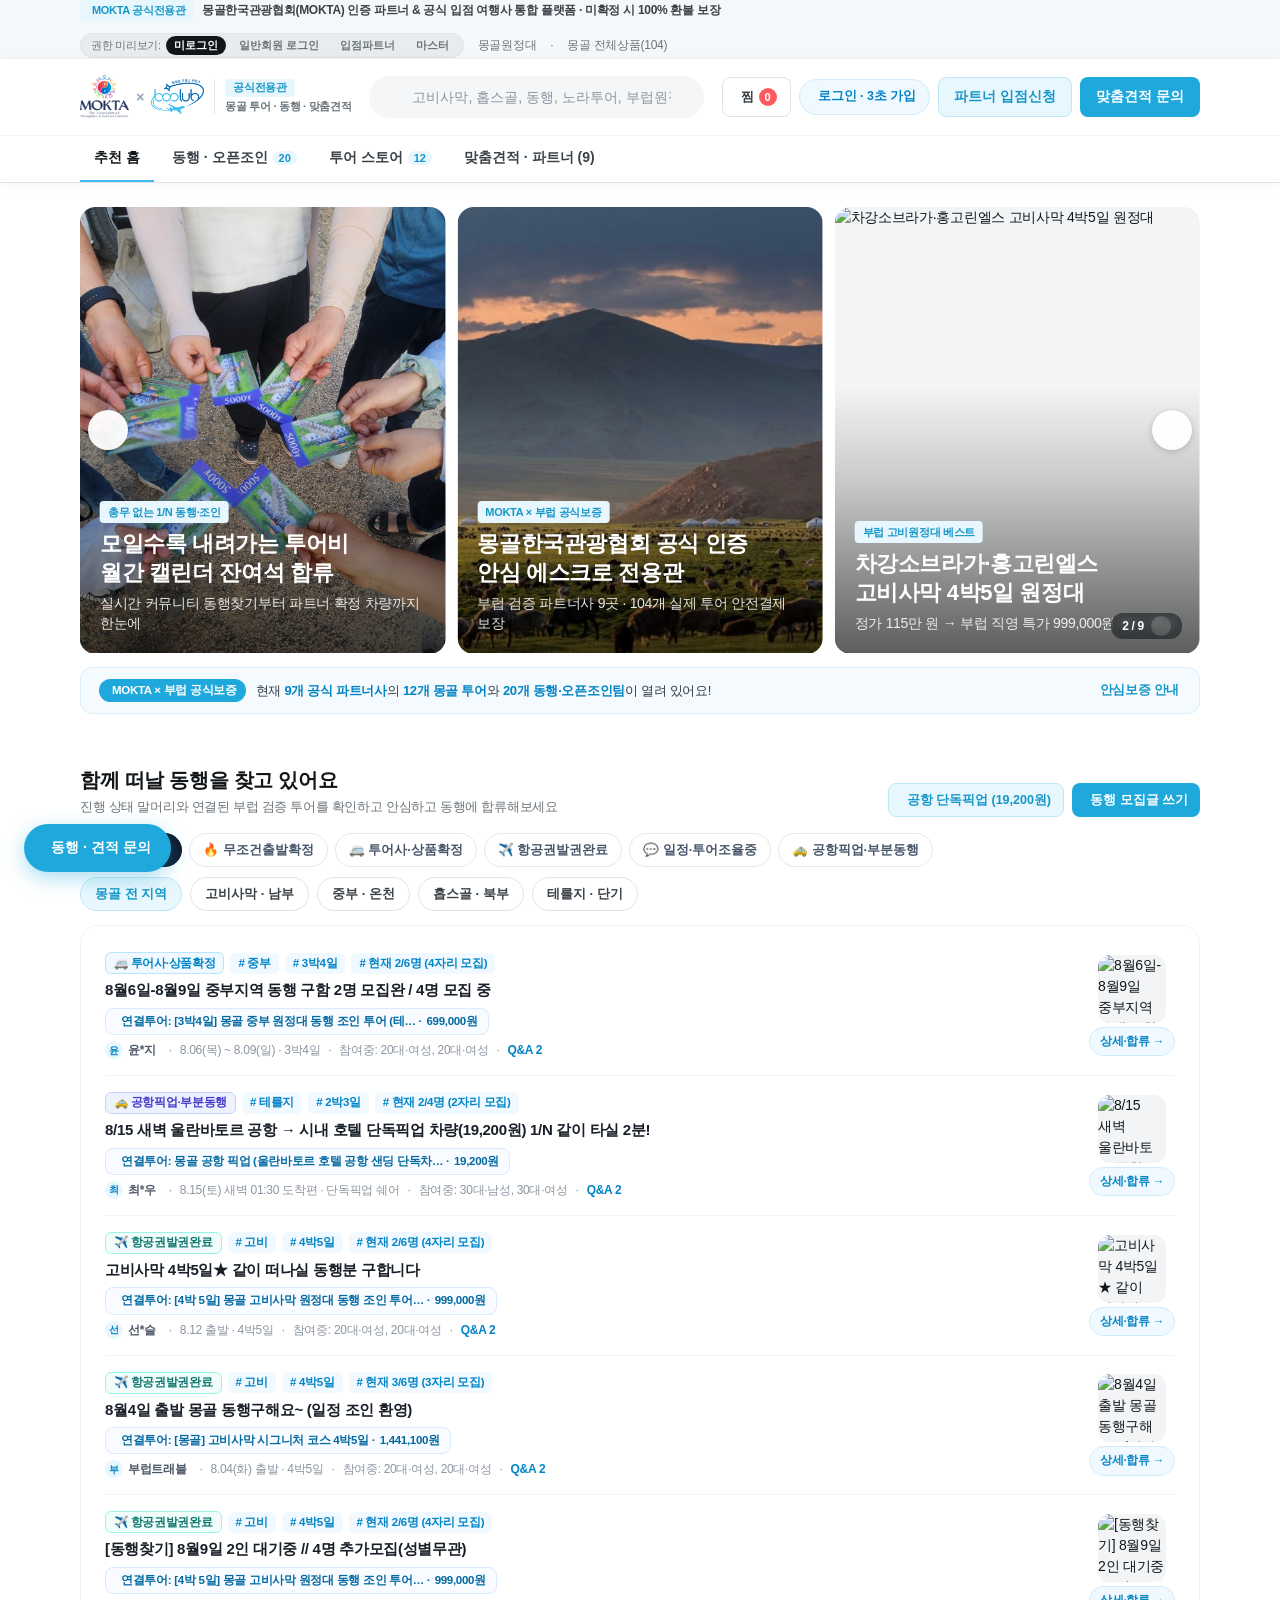
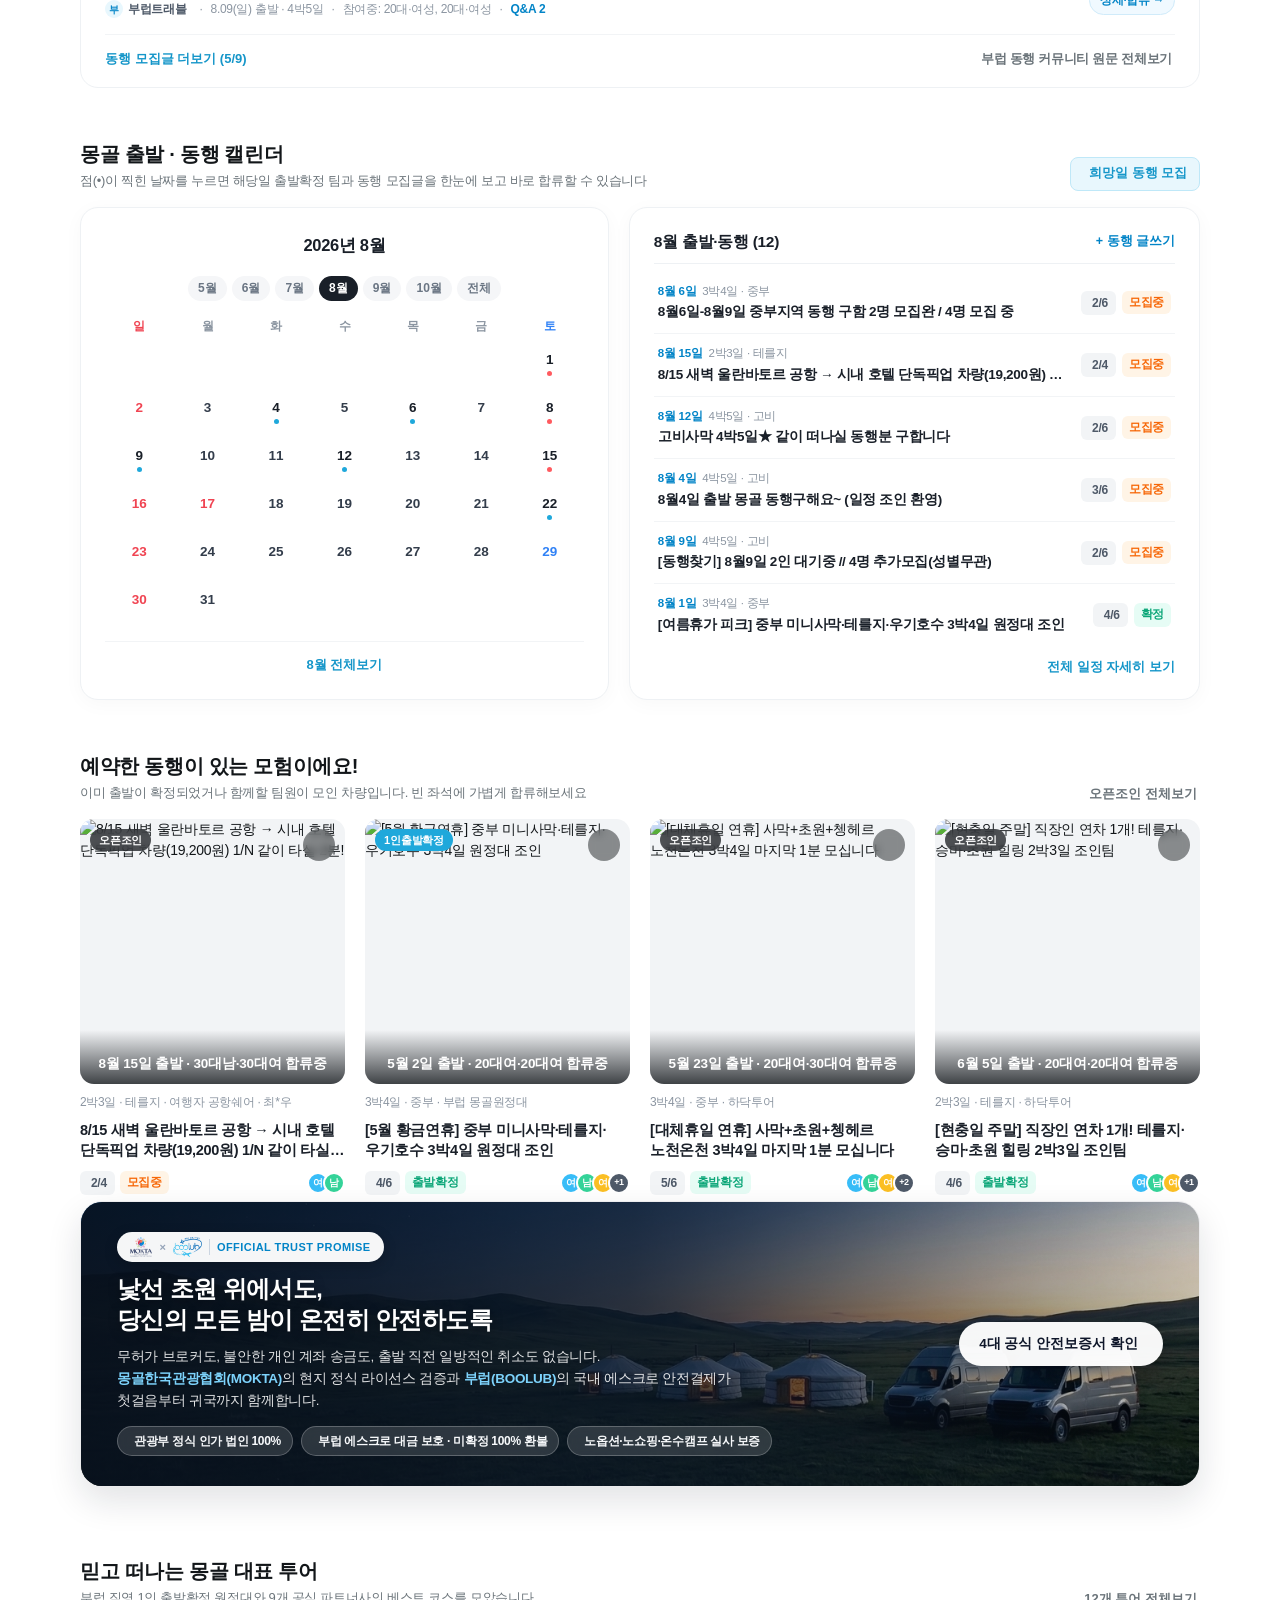
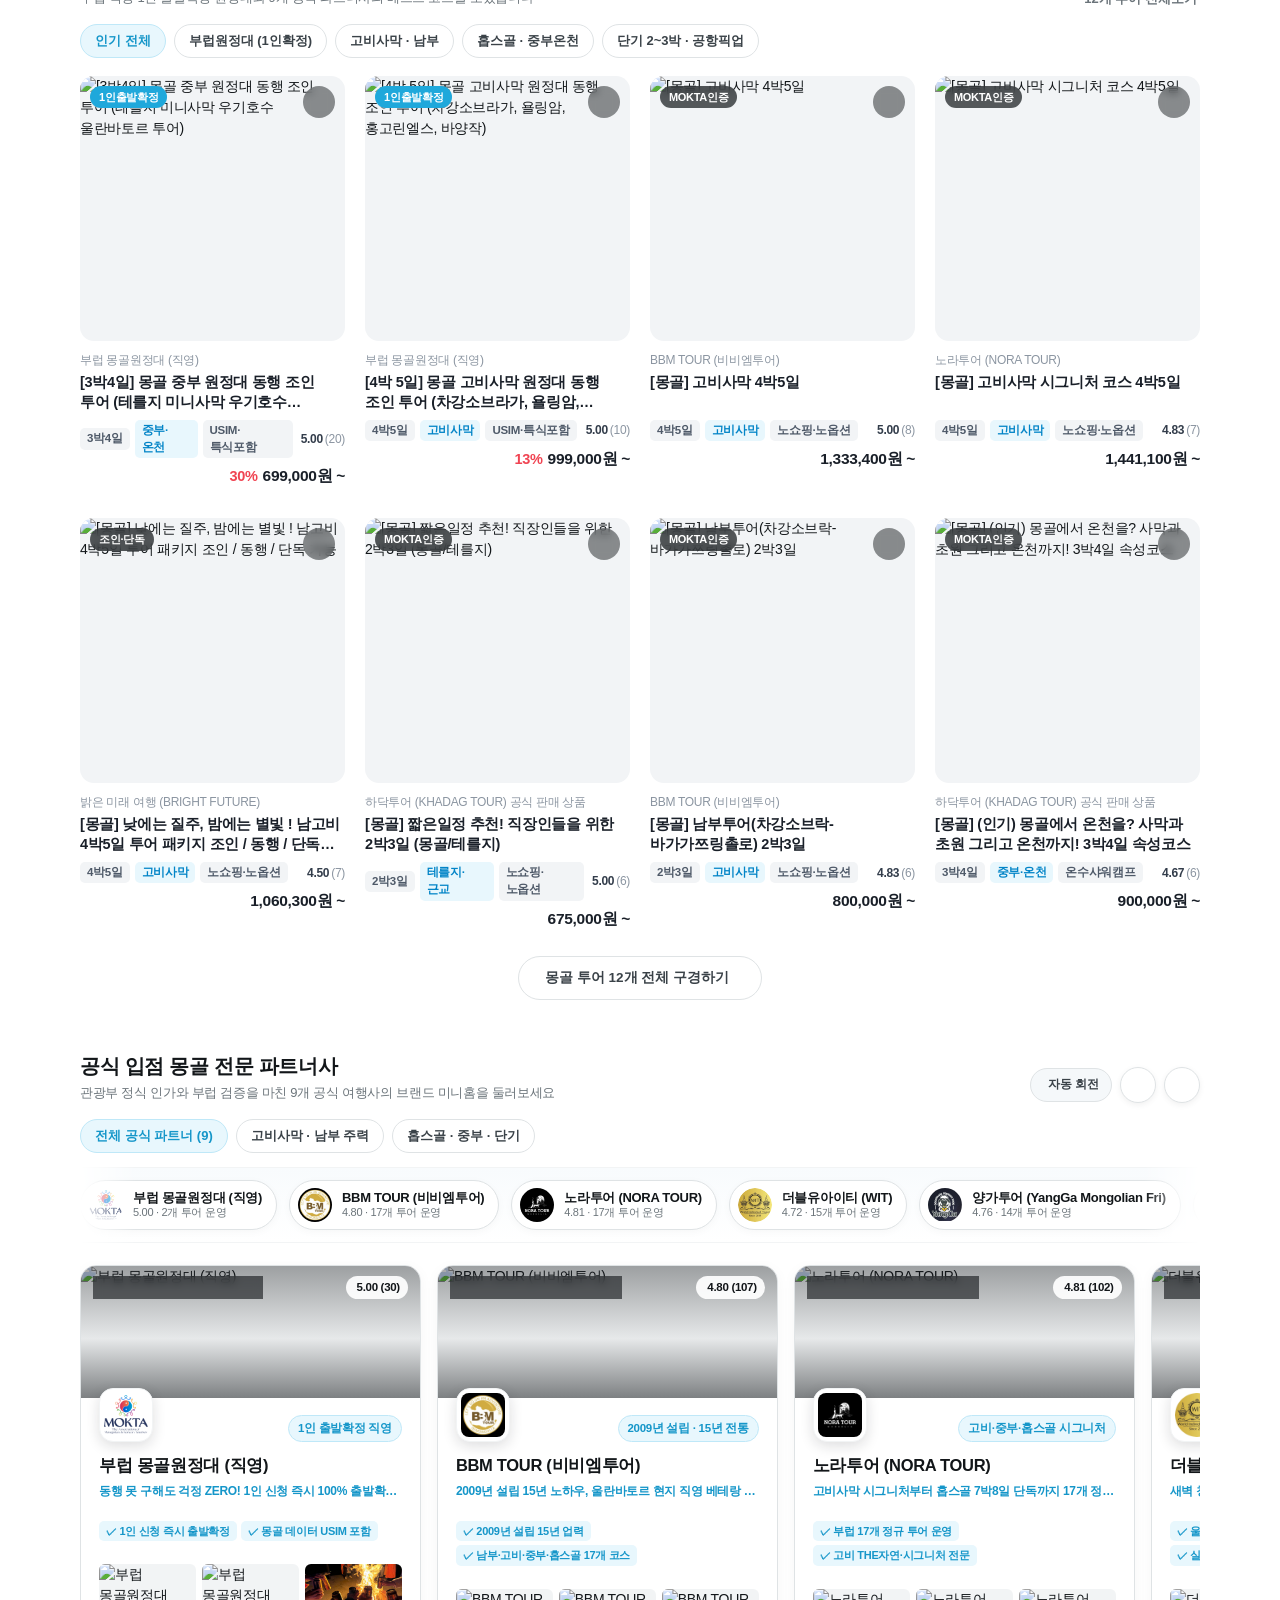
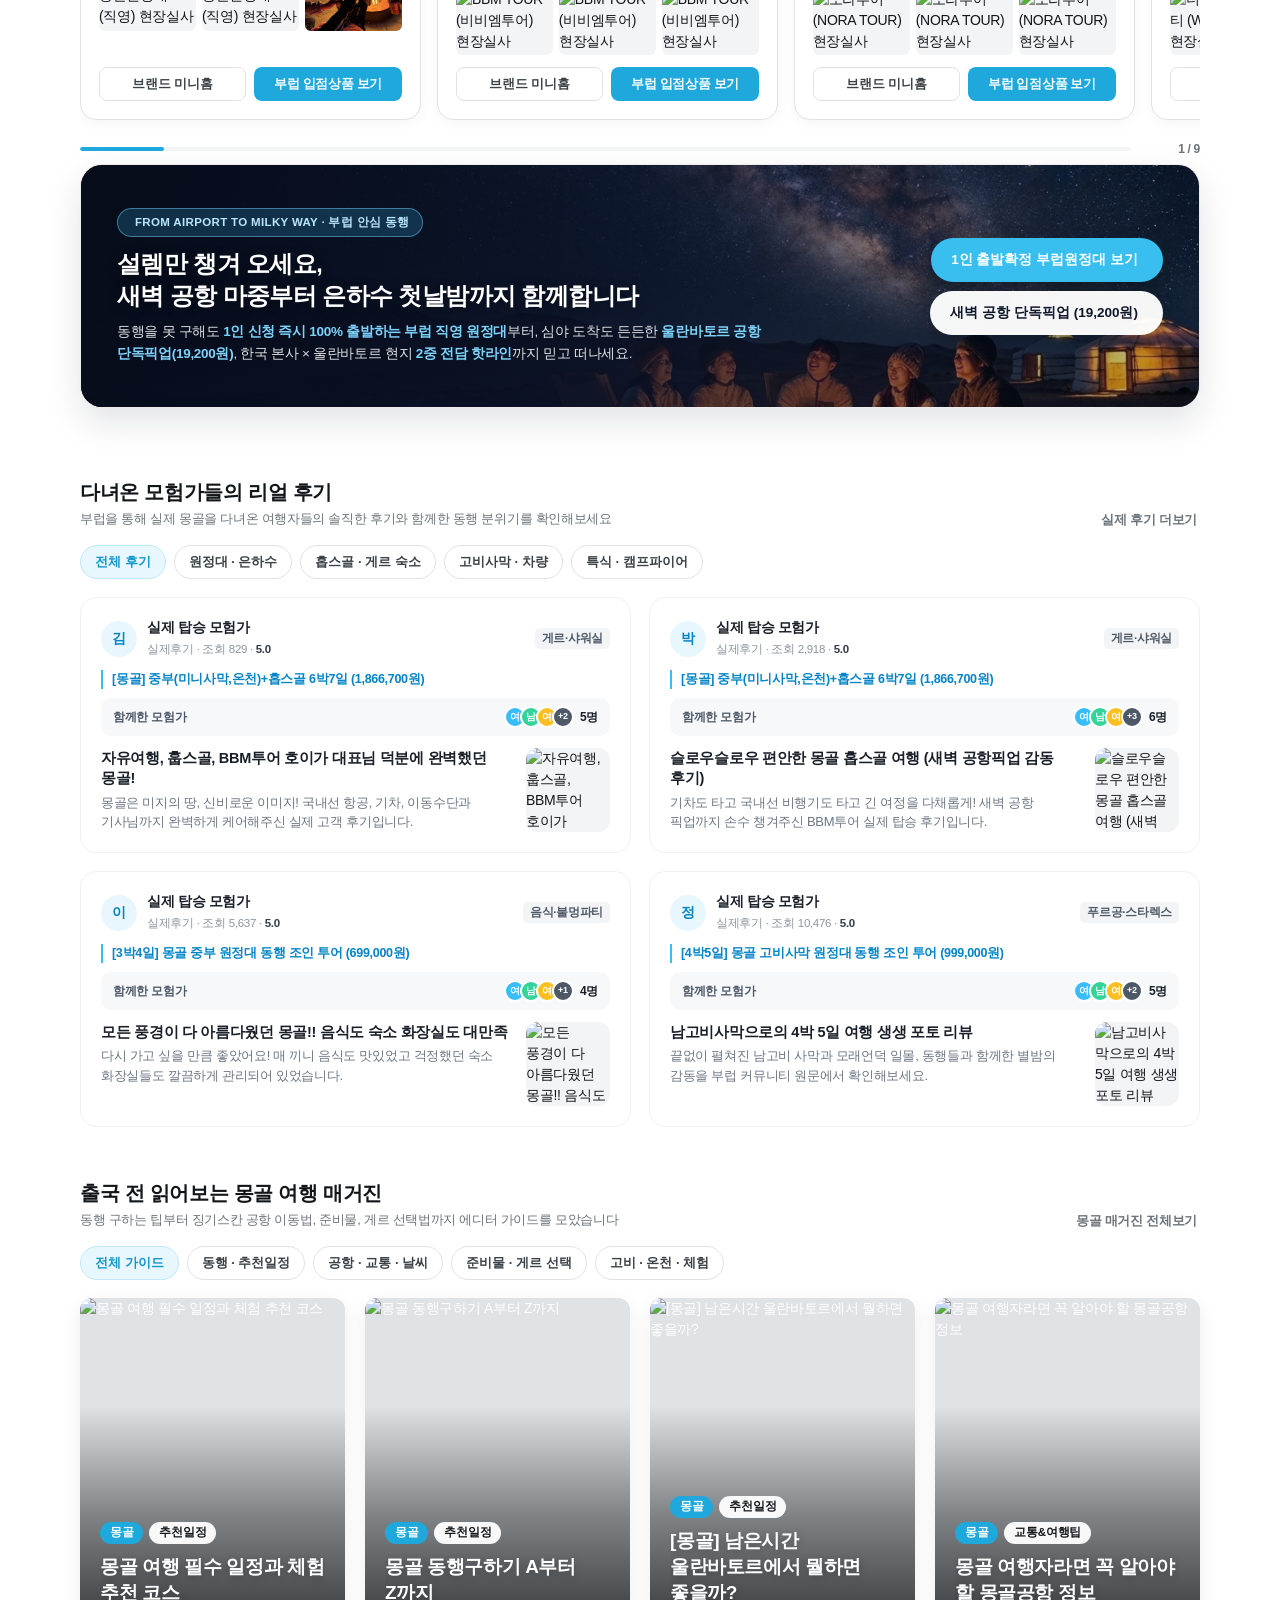
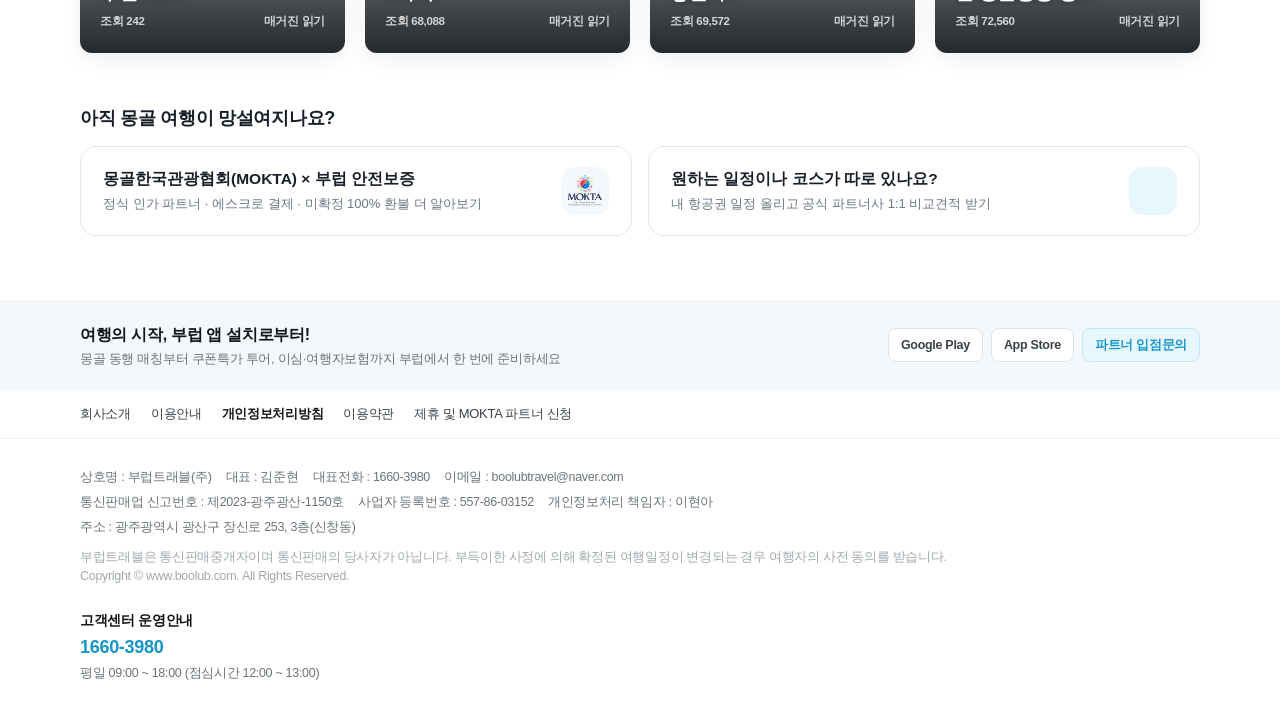
==== commit 1de8a90c: "fix(mokta-v18): hide Boolub mobile back_head_wrap and optimize mobile UI/UX & bottom-sheet modals" ====
--- a/index.html
+++ b/index.html
@@ -19,7 +19,7 @@
   <link rel="stylesheet" href="https://cdn.jsdelivr.net/gh/sun-typeface/SUIT@2/fonts/variable/woff2/SUIT-Variable.css" />
   <link rel="stylesheet" href="https://cdn.jsdelivr.net/gh/orioncactus/pretendard@v1.3.9/dist/web/static/pretendard.min.css" />
   <link rel="stylesheet" href="https://cdn.jsdelivr.net/npm/xeicon@2.3.3/xeicon.min.css" />
-  <link rel="stylesheet" href="./styles.css?v=bl_mokta_17" />
+  <link rel="stylesheet" href="./styles.css?v=bl_mokta_18" />
 </head>
 <body id="top">
 
@@ -77,12 +77,12 @@
       <div class="header-actions">
         <!-- 관심 투어·동행 찜 보관함 -->
         <button type="button" class="bl-wish-header-btn" id="headerWishBtn" onclick="openWishlistModal()" title="찜한 투어·동행 비교하기">
-          <i class="xi-heart"></i> <span>찜</span> <span class="bl-wish-cnt-pill" id="headerWishCount">0</span>
+          <i class="xi-heart"></i> <span class="pc-only-txt">찜</span> <span class="bl-wish-cnt-pill" id="headerWishCount">0</span>
         </button>
 
         <!-- [미로그인 고객 전용] 이 페이지에서 이탈 없이 바로 가입·로그인 -->
         <button type="button" class="ts-header-auth-btn" id="guestLoginHeaderBtn" onclick="openAuthQuickModal()">
-          <i class="xi-user-o"></i> <span>로그인 · 3초 가입</span>
+          <i class="xi-user-o"></i> <span class="pc-only-txt">로그인 · 3초 가입</span><span class="mob-short-txt">로그인</span>
         </button>
 
         <!-- [로그인 회원(일반/파트너/마스터) 전용] 내 동행·조인·견적 관리함 -->
@@ -95,8 +95,8 @@
           파트너 입점신청
         </button>
 
-        <button type="button" class="bl-btn bl-btn-point" onclick="openModal('rfqWizardModal')">
-          맞춤견적 문의
+        <button type="button" class="bl-btn bl-btn-point ts-header-rfq-btn" onclick="openModal('rfqWizardModal')">
+          <span class="pc-only-txt">맞춤견적 문의</span><span class="mob-short-txt">견적문의</span>
         </button>
       </div>
     </div>
@@ -1168,7 +1168,7 @@
         <p style="font-size:13px; color:var(--bl-gray-500); margin-bottom:16px;">
           원하시는 여행 날짜와 조건을 남겨주시면 부럽 공식 파트너사 및 MOKTA 인증 여행사(최대 6곳)가 차량·숙소 사진과 함께 맞춤 견적을 제안해 드립니다.
         </p>
-        <div style="display:grid; grid-template-columns:1fr 1fr; gap:10px;">
+        <div class="ts-form-grid-2">
           <div class="bl-field">
             <label>희망 출발일 · 기간</label>
             <input type="text" class="bl-input" id="wDates" value="8월 15일 ~ 8월 19일 (4박 5일)" />
@@ -1183,7 +1183,7 @@
             </select>
           </div>
         </div>
-        <div style="display:grid; grid-template-columns:1fr 1fr; gap:10px;">
+        <div class="ts-form-grid-2">
           <div class="bl-field">
             <label>희망 여행 지역</label>
             <select class="bl-select" id="wCourse">
@@ -1236,7 +1236,7 @@
           </select>
         </div>
 
-        <div style="display:grid; grid-template-columns:1fr 1fr 1fr; gap:10px;">
+        <div class="ts-form-grid-3">
           <div class="bl-field">
             <label>희망 출발일 *</label>
             <input type="date" class="bl-input" id="cwStartDate" value="2026-08-15" />
@@ -1261,7 +1261,7 @@
           </div>
         </div>
 
-        <div style="display:grid; grid-template-columns:1fr 1fr 1fr; gap:10px;">
+        <div class="ts-form-grid-cw2">
           <div class="bl-field">
             <label>방장 본인 연령·성별</label>
             <div style="display:grid; grid-template-columns:1fr 1fr; gap:6px;">
@@ -1300,7 +1300,7 @@
           <select class="bl-select" id="cwLinkedPcode"></select>
         </div>
 
-        <div style="display:grid; grid-template-columns:1fr 1fr; gap:10px;">
+        <div class="ts-form-grid-2">
           <div class="bl-field">
             <label>찾는 동행 연령대</label>
             <select class="bl-select" id="cwAgePref">
@@ -1417,7 +1417,7 @@
           파트너사 전용 라운지는 <strong>승인된 입점 파트너 계정 및 마스터 관리자</strong> 로그인 시에만 활성화됩니다. 신규 입점을 희망하시는 몽골 여행사 및 MOKTA 회원사는 아래 신청서를 남겨주세요.
         </div>
 
-        <div style="display:grid; grid-template-columns:1fr 1fr; gap:10px;">
+        <div class="ts-form-grid-2">
           <div class="bl-field">
             <label>여행사명 (국문/영문) *</label>
             <input type="text" class="bl-input" id="paCompany" placeholder="예: MOKTA 정회원 여행사명 입력" />
@@ -1431,7 +1431,7 @@
           </div>
         </div>
 
-        <div style="display:grid; grid-template-columns:1fr 1fr; gap:10px;">
+        <div class="ts-form-grid-2">
           <div class="bl-field">
             <label>담당자 연락처 / 카카오톡 ID *</label>
             <input type="text" class="bl-input" id="paContact" placeholder="010-0000-0000 / 카톡ID" />
@@ -1567,7 +1567,7 @@
           </div>
         </div>
 
-        <div style="display:grid; grid-template-columns:1fr 1fr; gap:12px;">
+        <div class="ts-form-grid-2">
           <div style="padding:14px 16px; border-radius:12px; border:1px solid var(--bl-gray-200);">
             <strong style="font-size:14px; color:var(--bl-gray-900); display:block; margin-bottom:4px;">1. 관광부 &amp; MOKTA 정식 라이선스 검증</strong>
             <p style="font-size:12.5px; color:var(--bl-gray-500); line-height:1.55;">개인 SNS 무허가 알선이 아닌 정식 인가 법인·랜드사 9곳만 엄선 입점합니다.</p>
@@ -1690,6 +1690,6 @@
 
   <div class="bl-toast" id="toastEl"></div>
 
-  <script src="./app.js?v=bl_mokta_17"></script>
+  <script src="./app.js?v=bl_mokta_18"></script>
 </body>
 </html>
--- a/styles.css
+++ b/styles.css
@@ -1797,7 +1797,7 @@
 .bl-modal-dim {
   position: fixed;
   inset: 0;
-  z-index: 1200;
+  z-index: 2147483000;
   background: rgba(18, 22, 25, 0.56);
   backdrop-filter: blur(3px);
   display: none;
@@ -1911,7 +1911,7 @@
   left: 50%;
   bottom: 30px;
   transform: translateX(-50%);
-  z-index: 2000;
+  z-index: 2147483600;
   background: rgba(18, 22, 25, 0.92);
   color: #ffffff;
   padding: 12px 20px;
@@ -4860,40 +4860,339 @@
   gap: 6px;
 }
 
+/* v18 모바일·PC 공통 시맨틱 그리드 & 텍스트 반응형 헬퍼 */
+.mob-short-txt {
+  display: none;
+}
+.pc-only-txt {
+  display: inline;
+}
+.ts-form-grid-2 {
+  display: grid;
+  grid-template-columns: repeat(2, minmax(0, 1fr));
+  gap: 10px;
+}
+.ts-form-grid-3 {
+  display: grid;
+  grid-template-columns: repeat(3, minmax(0, 1fr));
+  gap: 10px;
+}
+.ts-form-grid-cw2 {
+  display: grid;
+  grid-template-columns: repeat(3, minmax(0, 1fr));
+  gap: 10px;
+}
+.ts-prod-sheet-hero {
+  display: grid;
+  grid-template-columns: 0.95fr 1.05fr;
+  gap: 18px;
+  align-items: start;
+}
+.ts-prod-sheet-thumb {
+  border-radius: 14px;
+  overflow: hidden;
+  aspect-ratio: 4 / 3;
+  background: var(--bl-gray-100);
+  position: relative;
+}
+.ts-tier-table-scroll {
+  overflow-x: auto;
+  -webkit-overflow-scrolling: touch;
+}
+.ts-prod-cross-bar {
+  margin-top: 16px;
+  padding: 12px 14px;
+  border-radius: 12px;
+  background: var(--bl-gray-50);
+  border: 1px solid var(--bl-gray-200);
+  display: grid;
+  grid-template-columns: repeat(2, minmax(0, 1fr));
+  gap: 8px;
+}
+.ts-modal-foot-actions {
+  margin-top: 16px;
+  display: flex;
+  gap: 8px;
+  justify-content: flex-end;
+  flex-wrap: wrap;
+}
+.ts-join-top-2col {
+  display: grid;
+  grid-template-columns: repeat(2, minmax(0, 1fr));
+  gap: 10px;
+  margin-bottom: 14px;
+}
+.ts-apply-4col {
+  display: grid;
+  grid-template-columns: repeat(4, minmax(0, 1fr));
+  gap: 8px;
+  margin-top: 10px;
+}
+.ts-apply-2col {
+  display: grid;
+  grid-template-columns: 0.42fr 0.58fr;
+  gap: 8px;
+  margin-top: 8px;
+}
+.ts-clean-cal-card,
+.ts-cal-list-card {
+  min-width: 0;
+}
+
 /* 반응형 */
 @media (max-width: 1024px) {
   .bl-explore-grid, .bl-waug-item-grid, .bl-mokta-mag-grid, .bl-essentials-grid, .bl-trust-grid, .bl-mh-spec-grid,
   .ts-opengroup-grid, .ts-store-grid, .partner-kpi-strip, .ts-mokta-4seals { grid-template-columns: repeat(2, minmax(0, 1fr)); }
-  .ts-clean-cal-layout, .ts-review-grid, .partner-grid-2col { grid-template-columns: 1fr; }
+  .ts-clean-cal-layout, .ts-review-grid, .partner-grid-2col { grid-template-columns: minmax(0, 1fr); }
   .bl-hero-slide { flex: 0 0 50%; max-width: 50%; }
   .bl-slider-arrow.prev { left: 8px; }
   .bl-slider-arrow.next { right: 8px; }
   .bl-partner-card { flex: 0 0 calc((100% - 16px) / 2.08); min-width: 280px; }
   .ts-cine-scrim { flex-direction: column; align-items: flex-start; padding: 24px 26px; }
   .ts-cine-cta-col { align-items: flex-start; flex-direction: row; flex-wrap: wrap; }
+  body.is-live-cms .bl-fab-write { bottom: 84px; }
 }
 
 @media (max-width: 640px) {
-  .bl-mokta-header .bl-mokta-header-top { height: auto; padding: 10px 0; flex-wrap: wrap; }
-  .bl-mokta-logo-img { height: 34px; }
-  .bl-boolub-logo-img { height: 28px; }
+  .pc-only-txt { display: none !important; }
+  .mob-short-txt { display: inline !important; }
+  .bl-container { padding-left: 14px; padding-right: 14px; }
+
+  /* 1. 모바일 1단 컴팩트 상단바 (로고 좌측 + 액션 우측 한 줄 유지 + 슬림 검색바 + 4개 탭 전체 한눈 노출) */
+  .bl-mokta-header .bl-mokta-header-top {
+    height: auto;
+    padding: 8px 0 8px;
+    display: flex;
+    flex-wrap: wrap;
+    align-items: center;
+    justify-content: space-between;
+    gap: 7px 6px;
+  }
+  .bl-dual-logo-lockup { gap: 4px; }
+  .bl-mokta-logo-img { height: 27px; }
+  .bl-dual-logo-x { font-size: 11px; }
+  .bl-boolub-logo-img { height: 22px; }
   .bl-mokta-logo-meta { display: none; }
+
+  .header-actions { gap: 5px; margin-left: auto; }
+  .bl-wish-header-btn,
+  .ts-header-auth-btn,
+  .ts-header-my-btn {
+    height: 32px;
+    padding: 0 9px;
+    font-size: 12px;
+    gap: 4px;
+    border-radius: 999px;
+  }
+  .ts-header-rfq-btn {
+    height: 32px;
+    padding: 0 10px;
+    font-size: 12px;
+    border-radius: 999px;
+  }
+  #partnerApplyHeaderBtn { display: none !important; }
+
   .bl-search-box { order: 3; max-width: 100%; flex: 0 0 100%; }
+  .bl-search-box i.xi-search { left: 13px; font-size: 15px; }
+  .bl-search-input { height: 37px; padding: 0 14px 0 36px; font-size: 13px; }
+
+  .bl-sub-gnb-list { gap: 6px; }
+  .bl-sub-gnb-left { gap: 2px; justify-content: space-between; min-width: 100%; }
+  body.partner-mode .bl-sub-gnb-left { min-width: max-content; gap: 6px; }
+  .bl-gnb-item { height: 40px; padding: 0 4px; font-size: 12.6px; gap: 3px; }
+  .bl-gnb-item .gnb-dot { font-size: 10px; padding: 1px 5px; }
+
+  /* 2. 모바일 히어로 슬라이더 & 소셜 프루프 바 (세로 과다 점유 해소 + 채널톡 겹침 방지) */
+  .bl-hero-section { padding: 10px 0 6px; }
   .bl-hero-viewport { margin: 0; }
   .bl-hero-slide { flex: 0 0 100%; max-width: 100%; padding: 0; }
-  .bl-hero-card { aspect-ratio: 4 / 5; }
-  .ts-opengroup-grid, .ts-store-grid { grid-template-columns: repeat(2, minmax(0, 1fr)); gap: 12px; }
-  .bl-mokta-mag-grid, .bl-rfq-grid, .ts-helper-2col, .bl-mh-spec-grid, .partner-kpi-strip, .ts-apply-grid,
-  .ts-roster-grid, .ts-spec6-grid, .ts-inc-exc-grid, .ts-mokta-4seals { grid-template-columns: 1fr; }
+  .bl-hero-card { aspect-ratio: 16 / 11; max-height: 265px; border-radius: 16px; }
+  .bl-hero-txt { padding: 16px; }
+  .bl-hero-eyebrow { font-size: 10.5px; padding: 3px 8px; }
+  .bl-hero-title { font-size: 18.5px; line-height: 1.32; }
+  .bl-hero-sub { font-size: 12px; margin-top: 4px; }
+  .bl-hero-ctrl-bar { top: 12px; right: 12px; bottom: auto !important; padding: 4px 10px; font-size: 11.5px; }
+  .bl-slider-arrow { width: 32px; height: 32px; font-size: 15px; }
+  .ts-live-proof-bar { margin-top: 10px; padding: 9px 12px; border-radius: 12px; }
+  .ts-proof-left { flex-direction: column; align-items: flex-start; gap: 4px; }
+  .ts-proof-text { font-size: 12px; line-height: 1.45; }
+  .ts-proof-more { display: none; }
+
+  /* 3. 섹션 공통 헤더 & 모바일 1줄 가로 스와이프 칩 바 */
+  .bl-section { padding: 20px 0; }
+  .bl-sec-head { flex-direction: column; align-items: flex-start; gap: 8px; margin-bottom: 12px; }
+  .bl-sec-head h3 { font-size: 18.5px; }
+  .bl-sec-head p { font-size: 12.5px; }
+  .ts-prefix-filter-row,
+  .bl-chip-row {
+    flex-wrap: nowrap;
+    overflow-x: auto;
+    -webkit-overflow-scrolling: touch;
+    scrollbar-width: none;
+    padding-bottom: 2px;
+    margin-right: -14px;
+    padding-right: 14px;
+  }
+  .ts-prefix-filter-row::-webkit-scrollbar,
+  .bl-chip-row::-webkit-scrollbar { display: none; }
+  .ts-prefix-pill,
+  .bl-chip {
+    flex-shrink: 0;
+    height: 32px;
+    padding: 0 11px;
+    font-size: 12px;
+  }
+
+  /* 4. 섹션 1: 동행 피드 모바일 가독성 & 한 줄 연결상품 배지 */
+  .ts-companion-feed-wrap,
+  .ts-companion-feed-wrap.is-standalone { padding: 12px 14px; border-radius: 14px; }
+  .ts-comp-row { align-items: flex-start; gap: 10px; padding: 13px 0; }
+  .ts-comp-left { min-width: 0; flex: 1; }
+  .ts-comp-title { font-size: 14.5px; line-height: 1.38; }
+  .ts-comp-linked-pill {
+    display: block;
+    white-space: nowrap;
+    overflow: hidden;
+    text-overflow: ellipsis;
+    max-width: 100%;
+    font-size: 11px;
+    padding: 4px 8px;
+  }
+  .ts-comp-meta { flex-wrap: wrap; gap: 3px 6px; font-size: 11.5px; }
+  .ts-comp-thumb { width: 62px; height: 62px; border-radius: 10px; }
+
+  /* 5. 섹션 2: 월간 도트 캘린더 가로 잘림 100% 차단 */
+  .ts-clean-cal-card,
+  .ts-cal-list-card {
+    padding: 14px 12px;
+    border-radius: 15px;
+    min-width: 0;
+    width: 100%;
+    overflow: hidden;
+  }
+  .ts-cal-month-tabs {
+    justify-content: flex-start;
+    flex-wrap: nowrap;
+    overflow-x: auto;
+    -webkit-overflow-scrolling: touch;
+    scrollbar-width: none;
+    padding-bottom: 2px;
+  }
+  .ts-cal-month-tabs::-webkit-scrollbar { display: none; }
+  .ts-mpill { flex-shrink: 0; padding: 4px 9px; font-size: 11.5px; }
+  .ts-cal-weekdays,
+  .ts-cal-days-grid {
+    grid-template-columns: repeat(7, minmax(0, 1fr)) !important;
+    width: 100%;
+  }
+  .ts-cday {
+    min-width: 0 !important;
+    width: 100% !important;
+    height: 40px;
+    padding: 0 !important;
+  }
+  .ts-cday-num { font-size: 12.5px; }
+  .ts-cal-side-row { gap: 8px; }
+
+  /* 6. 섹션 3 & 4: 오픈조인 · 투어 스토어 2열 카드 태그/별점 잘림 제로화 */
+  .ts-opengroup-grid,
+  .ts-store-grid { grid-template-columns: repeat(2, minmax(0, 1fr)); gap: 10px; }
+  .ts-og-date-scrim {
+    font-size: 11px;
+    padding: 6px 8px;
+    white-space: nowrap;
+    overflow: hidden;
+    text-overflow: ellipsis;
+  }
+  .ts-og-title,
+  .ts-store-title { font-size: 13.5px; min-height: 36px; }
+  .ts-store-tags-row {
+    flex-direction: column;
+    align-items: flex-start;
+    gap: 4px;
+    margin-top: 6px;
+  }
+  .ts-store-pills { max-width: 100%; overflow: hidden; gap: 4px; }
+  .ts-store-pills > span { white-space: nowrap; font-size: 10.5px; padding: 2px 6px; }
+  .ts-store-pills > span:nth-child(n+3) { display: none; }
+  .ts-store-star { font-size: 11.5px; }
+  .ts-store-price-row { justify-content: flex-start; margin-top: 4px; }
+  .ts-store-price { font-size: 14.5px; }
+  .ts-store-disc { font-size: 13.5px; }
+
+  /* 7. 기타 섹션 & 시네마틱 가로 배너 모바일 최적화 */
+  .bl-mokta-mag-grid, .bl-rfq-grid, .ts-helper-2col, .bl-mh-spec-grid, .partner-kpi-strip, .ts-apply-grid {
+    grid-template-columns: minmax(0, 1fr);
+  }
   .bl-top-notice-inner .bl-notice-right { display: none; }
-  .bl-partner-card { flex: 0 0 86%; min-width: 268px; }
-  .ts-clean-cal-card, .ts-cal-list-card, .ts-companion-feed-wrap, .ts-companion-feed-wrap.is-standalone { padding: 14px 16px; }
-  .ts-collection-banner { height: 180px; }
-  .ts-collection-scrim { padding: 20px; }
-  .ts-collection-scrim h2 { font-size: 21px; }
-  .ts-cine-scrim { padding: 20px; background: linear-gradient(180deg, rgba(8, 17, 30, 0.86) 0%, rgba(8, 17, 30, 0.92) 100%); }
-  .ts-cine-title { font-size: 19px; }
-  .ts-cine-sub { font-size: 12.5px; }
-  .bl-fab-write { left: 16px; right: auto; bottom: 20px; height: 42px; padding: 0 15px; font-size: 13px; }
-  #partnerApplyHeaderBtn { display: none !important; }
-}
+  .bl-partner-card { flex: 0 0 86%; min-width: 264px; }
+  .ts-collection-banner { height: 175px; }
+  .ts-collection-scrim { padding: 18px; }
+  .ts-collection-scrim h2 { font-size: 20px; }
+
+  .ts-cine-banner { min-height: 0; border-radius: 16px; }
+  .ts-cine-scrim {
+    padding: 18px 16px;
+    gap: 14px;
+    background: linear-gradient(180deg, rgba(8, 17, 30, 0.86) 0%, rgba(8, 17, 30, 0.94) 100%);
+  }
+  .ts-cine-brand-pill { padding: 4px 10px; gap: 5px; flex-wrap: wrap; }
+  .ts-cine-brand-pill img { height: 17px; }
+  .ts-cine-brand-pill em { font-size: 10px; }
+  .ts-cine-title { font-size: 18px; line-height: 1.36; }
+  .ts-cine-sub { font-size: 12.2px; line-height: 1.55; }
+  .ts-cine-seals { gap: 6px; margin-top: 10px; }
+  .ts-cine-seals span { font-size: 11px; padding: 4px 9px; }
+  .ts-cine-cta-col { width: 100%; flex-direction: column; align-items: stretch; }
+  .ts-cine-btn { width: 100%; justify-content: center; height: 40px; font-size: 13px; }
+
+  /* 8. 모바일 바텀시트형 모달 & 내부 폼 그리드 완벽 정렬 */
+  .bl-modal-dim { padding: 0; align-items: flex-end; }
+  .bl-modal,
+  .bl-modal.sm {
+    width: 100% !important;
+    max-width: 100% !important;
+    max-height: 90vh;
+    max-height: 90dvh;
+    border-radius: 20px 20px 0 0;
+    margin: 0;
+  }
+  .bl-modal-head { padding: 14px 16px; }
+  .bl-modal-head h4 { font-size: 15.5px; line-height: 1.35; }
+  .bl-modal-body { padding: 14px 16px 28px; }
+
+  .ts-form-grid-2,
+  .ts-prod-sheet-hero,
+  .ts-prod-cross-bar,
+  .ts-join-top-2col,
+  .ts-apply-2col,
+  .ts-inc-exc-grid {
+    grid-template-columns: minmax(0, 1fr);
+    gap: 10px;
+  }
+  .ts-form-grid-3 { grid-template-columns: repeat(2, minmax(0, 1fr)); }
+  .ts-form-grid-3 > :first-child { grid-column: 1 / -1; }
+  .ts-form-grid-cw2 { grid-template-columns: repeat(2, minmax(0, 1fr)); }
+  .ts-form-grid-cw2 > :first-child { grid-column: 1 / -1; }
+
+  .ts-prod-sheet-thumb { aspect-ratio: 16 / 10; }
+  .ts-prod-mode-btn { font-size: 12px; padding: 9px 6px; line-height: 1.3; }
+  .ts-tier-price-table th,
+  .ts-tier-price-table td { padding: 7px 5px; font-size: 11.5px; white-space: nowrap; }
+  .ts-spec6-grid,
+  .ts-roster-grid,
+  .ts-apply-4col,
+  .ts-mokta-4seals {
+    grid-template-columns: repeat(2, minmax(0, 1fr));
+    gap: 7px;
+  }
+  .ts-linked-tour-card { flex-direction: column; align-items: stretch; gap: 8px; padding: 11px 12px; }
+  .ts-soft-blur-inner.is-blurred { max-height: 340px; min-height: 300px; }
+  .ts-soft-blur-overlay { padding: 16px 14px; }
+  .ts-modal-foot-actions { display: grid; grid-template-columns: repeat(2, minmax(0, 1fr)); gap: 7px; }
+  .ts-modal-foot-actions > :last-child { grid-column: 1 / -1; }
+
+  /* 9. 모바일 플로팅 버튼 (하단 고정 네비게이션 바 위로 안전 배치) */
+  .bl-fab-write { left: 14px; right: auto; bottom: 20px; height: 40px; padding: 0 14px; font-size: 12.5px; }
+  body.is-live-cms .bl-fab-write { bottom: 84px !important; }
+}
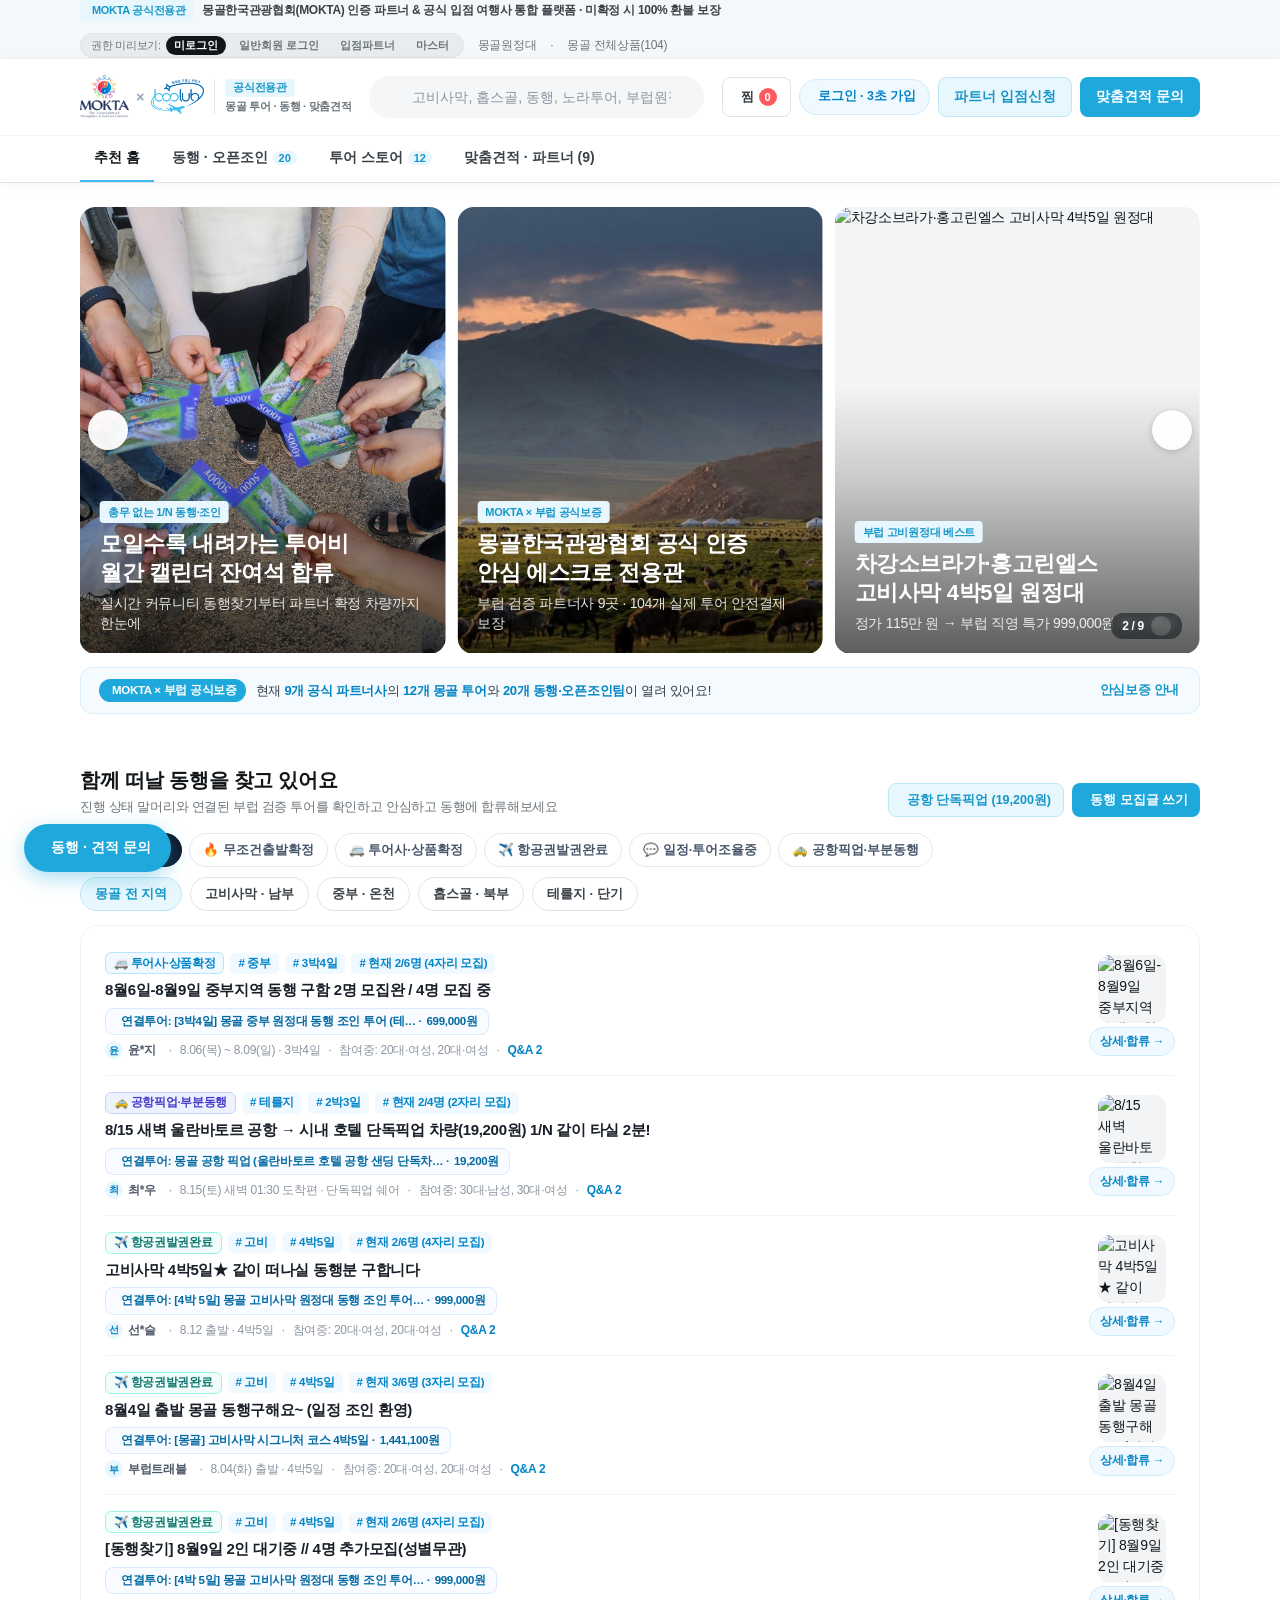
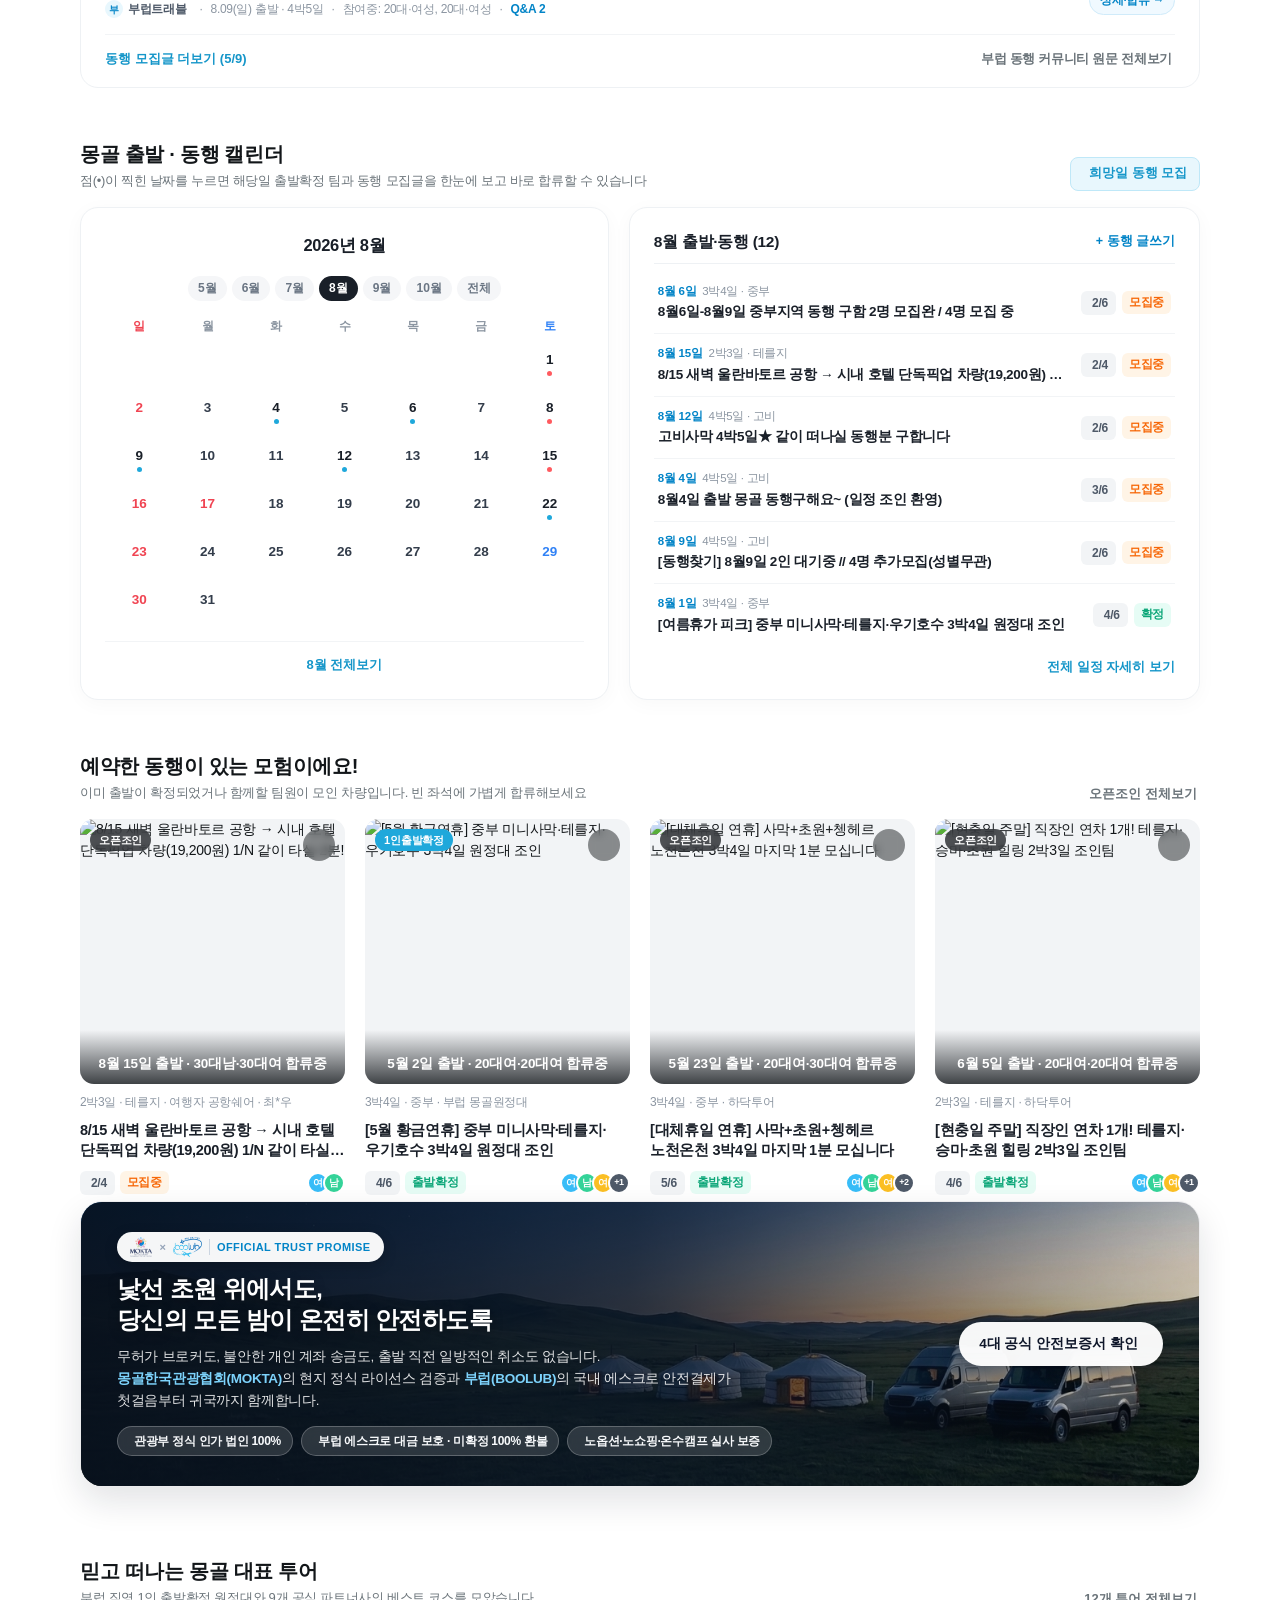
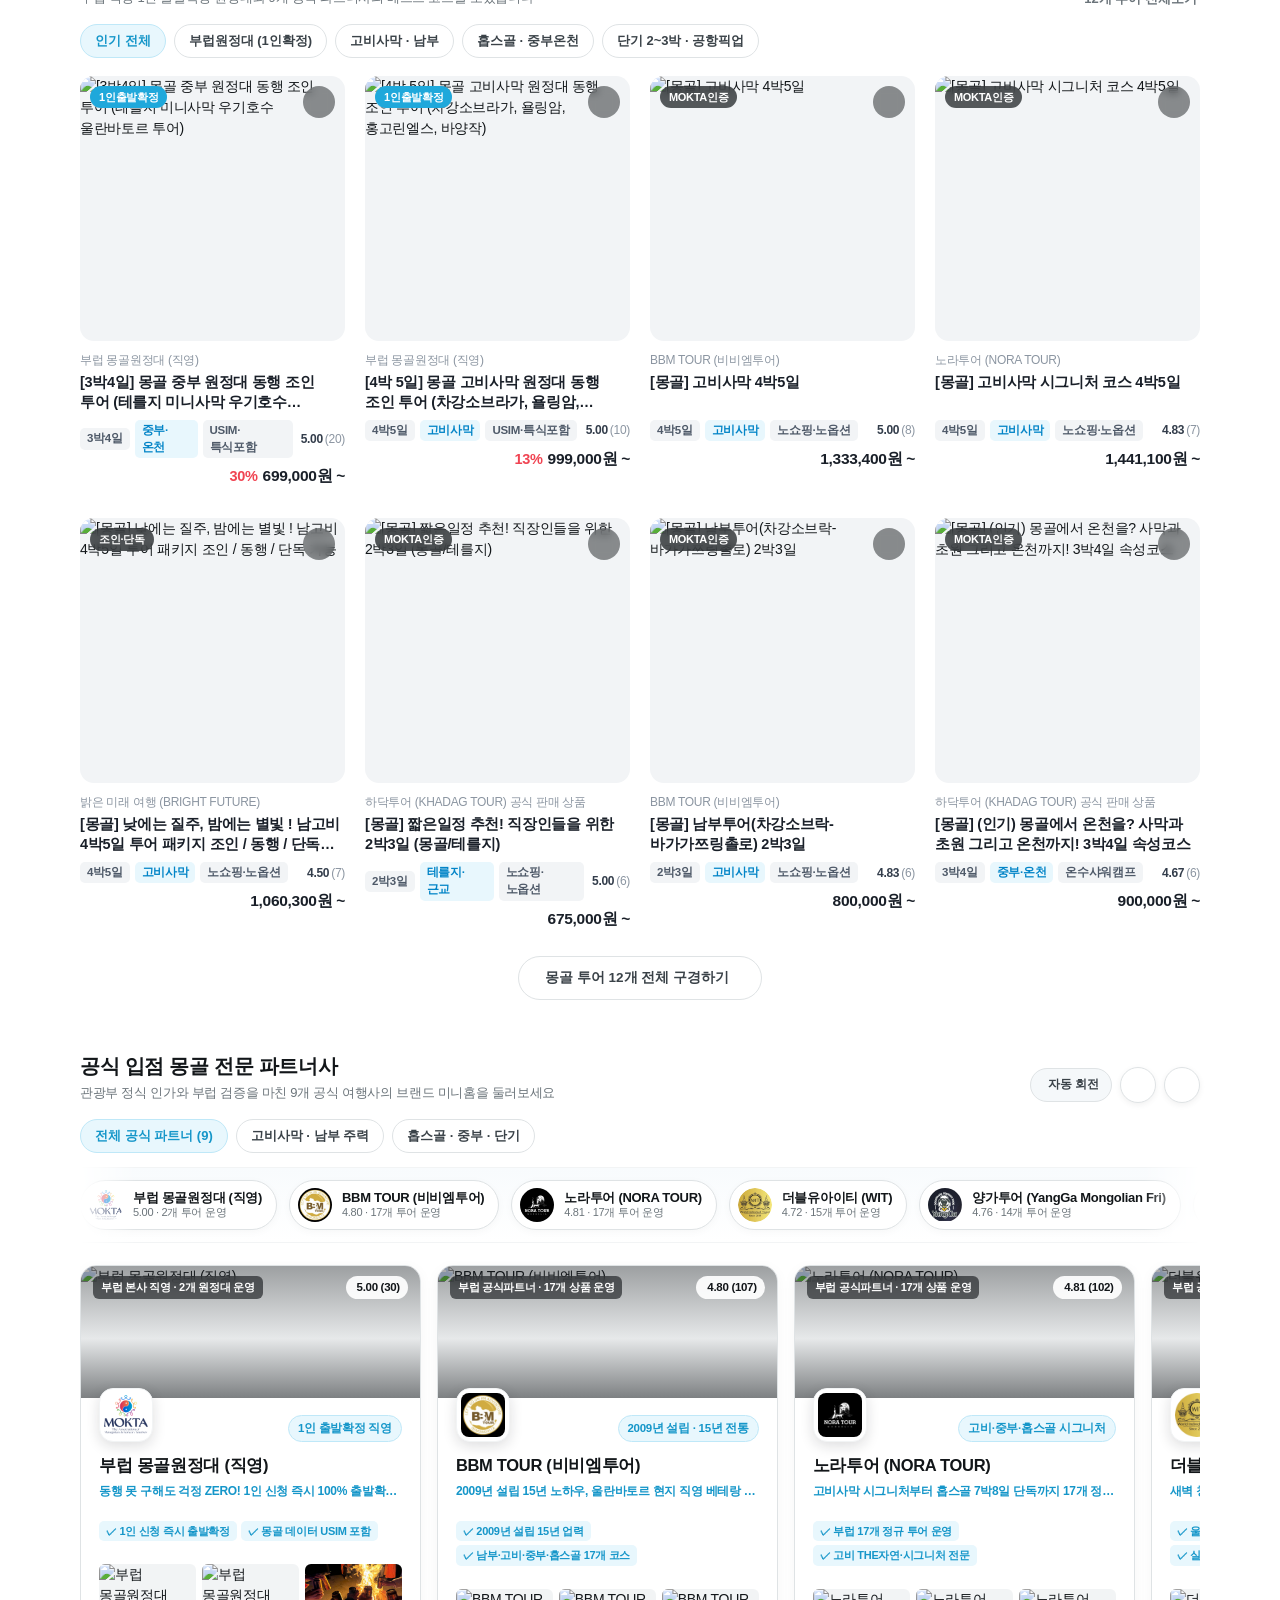
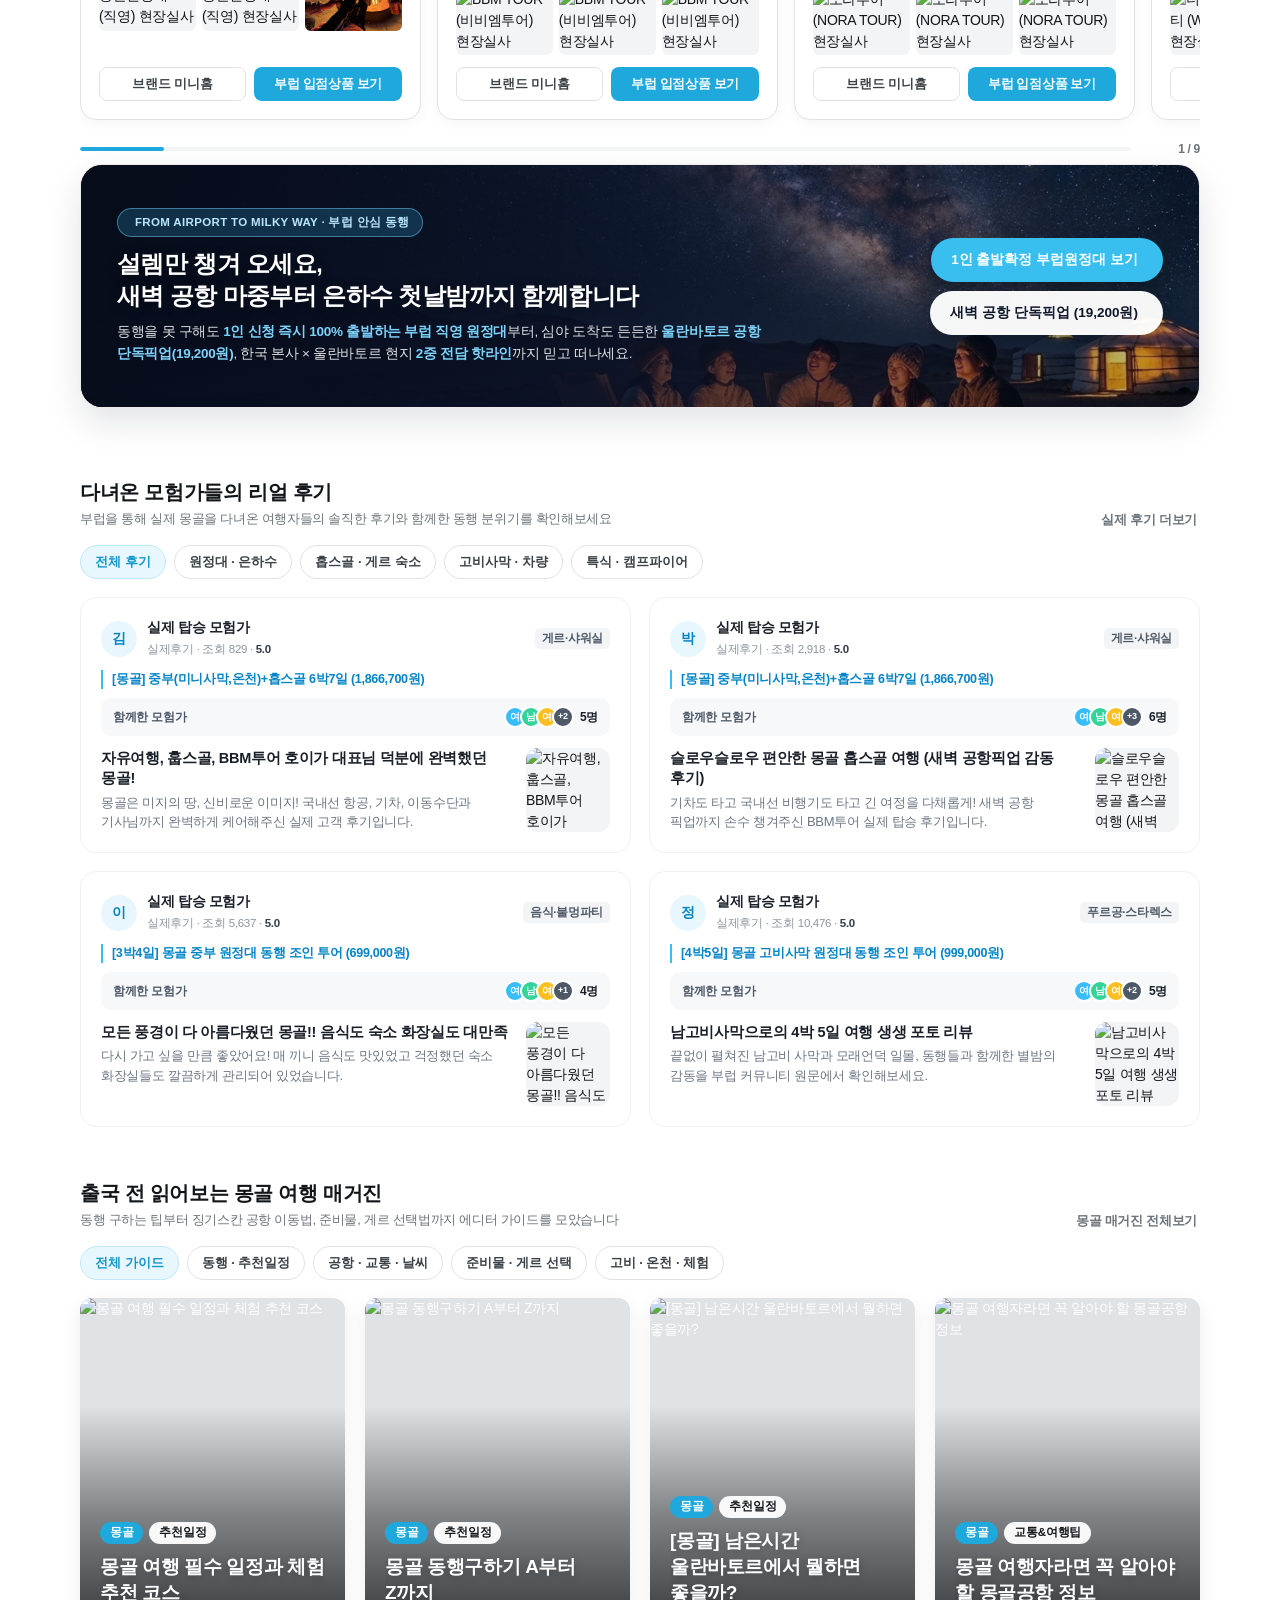
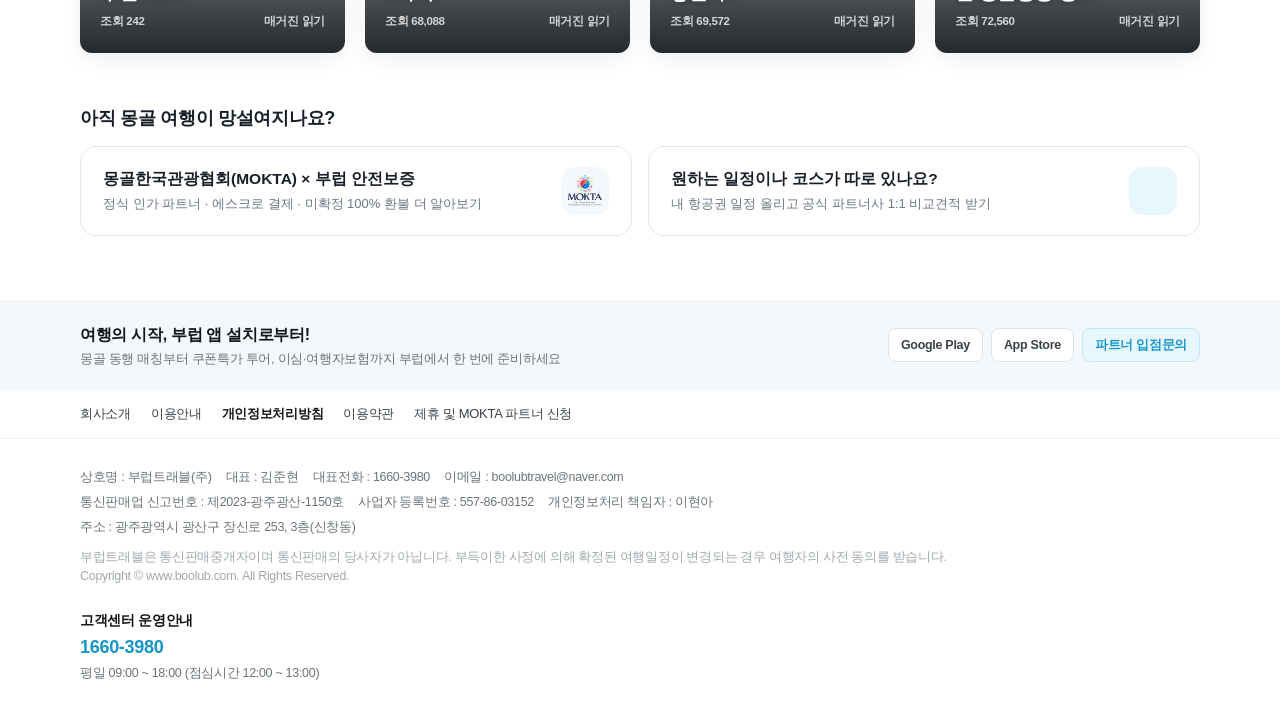
==== commit 13938f95: "polish(mokta-v19): fit all 4 mobile sub-GNB tabs cleanly and single-line companion tour select" ====
--- a/index.html
+++ b/index.html
@@ -19,7 +19,7 @@
   <link rel="stylesheet" href="https://cdn.jsdelivr.net/gh/sun-typeface/SUIT@2/fonts/variable/woff2/SUIT-Variable.css" />
   <link rel="stylesheet" href="https://cdn.jsdelivr.net/gh/orioncactus/pretendard@v1.3.9/dist/web/static/pretendard.min.css" />
   <link rel="stylesheet" href="https://cdn.jsdelivr.net/npm/xeicon@2.3.3/xeicon.min.css" />
-  <link rel="stylesheet" href="./styles.css?v=bl_mokta_18" />
+  <link rel="stylesheet" href="./styles.css?v=bl_mokta_19" />
 </head>
 <body id="top">
 
@@ -109,13 +109,13 @@
             <span>추천 홈</span>
           </button>
           <button type="button" class="bl-gnb-item" data-cmode="join" onclick="switchCustomerMode('join', this)">
-            <span>동행 · 오픈조인</span> <span class="gnb-dot" id="tabJoinCount">23</span>
+            <span class="pc-only-txt">동행 · 오픈조인</span><span class="mob-short-txt">동행·조인</span> <span class="gnb-dot" id="tabJoinCount">23</span>
           </button>
           <button type="button" class="bl-gnb-item" data-cmode="store" onclick="switchCustomerMode('store', this)">
-            <span>투어 스토어</span> <span class="gnb-dot" id="tabStoreCount">104</span>
+            <span class="pc-only-txt">투어 스토어</span><span class="mob-short-txt">투어</span> <span class="gnb-dot" id="tabStoreCount">104</span>
           </button>
           <button type="button" class="bl-gnb-item" data-cmode="partner" onclick="switchCustomerMode('partner', this)">
-            <span>맞춤견적 · 파트너 (<em id="tabPartnerCount" style="font-style:normal;">9</em>)</span>
+            <span class="pc-only-txt">맞춤견적 · 파트너 (<em id="tabPartnerCount" style="font-style:normal;">9</em>)</span><span class="mob-short-txt">견적·파트너</span> <span class="gnb-dot mob-short-txt">9</span>
           </button>
         </div>
 
@@ -1690,6 +1690,6 @@
 
   <div class="bl-toast" id="toastEl"></div>
 
-  <script src="./app.js?v=bl_mokta_18"></script>
+  <script src="./app.js?v=bl_mokta_19"></script>
 </body>
 </html>
--- a/styles.css
+++ b/styles.css
@@ -4861,6 +4861,11 @@
 }
 
 /* v18 모바일·PC 공통 시맨틱 그리드 & 텍스트 반응형 헬퍼 */
+.bl-select {
+  white-space: nowrap;
+  overflow: hidden;
+  text-overflow: ellipsis;
+}
 .mob-short-txt {
   display: none;
 }
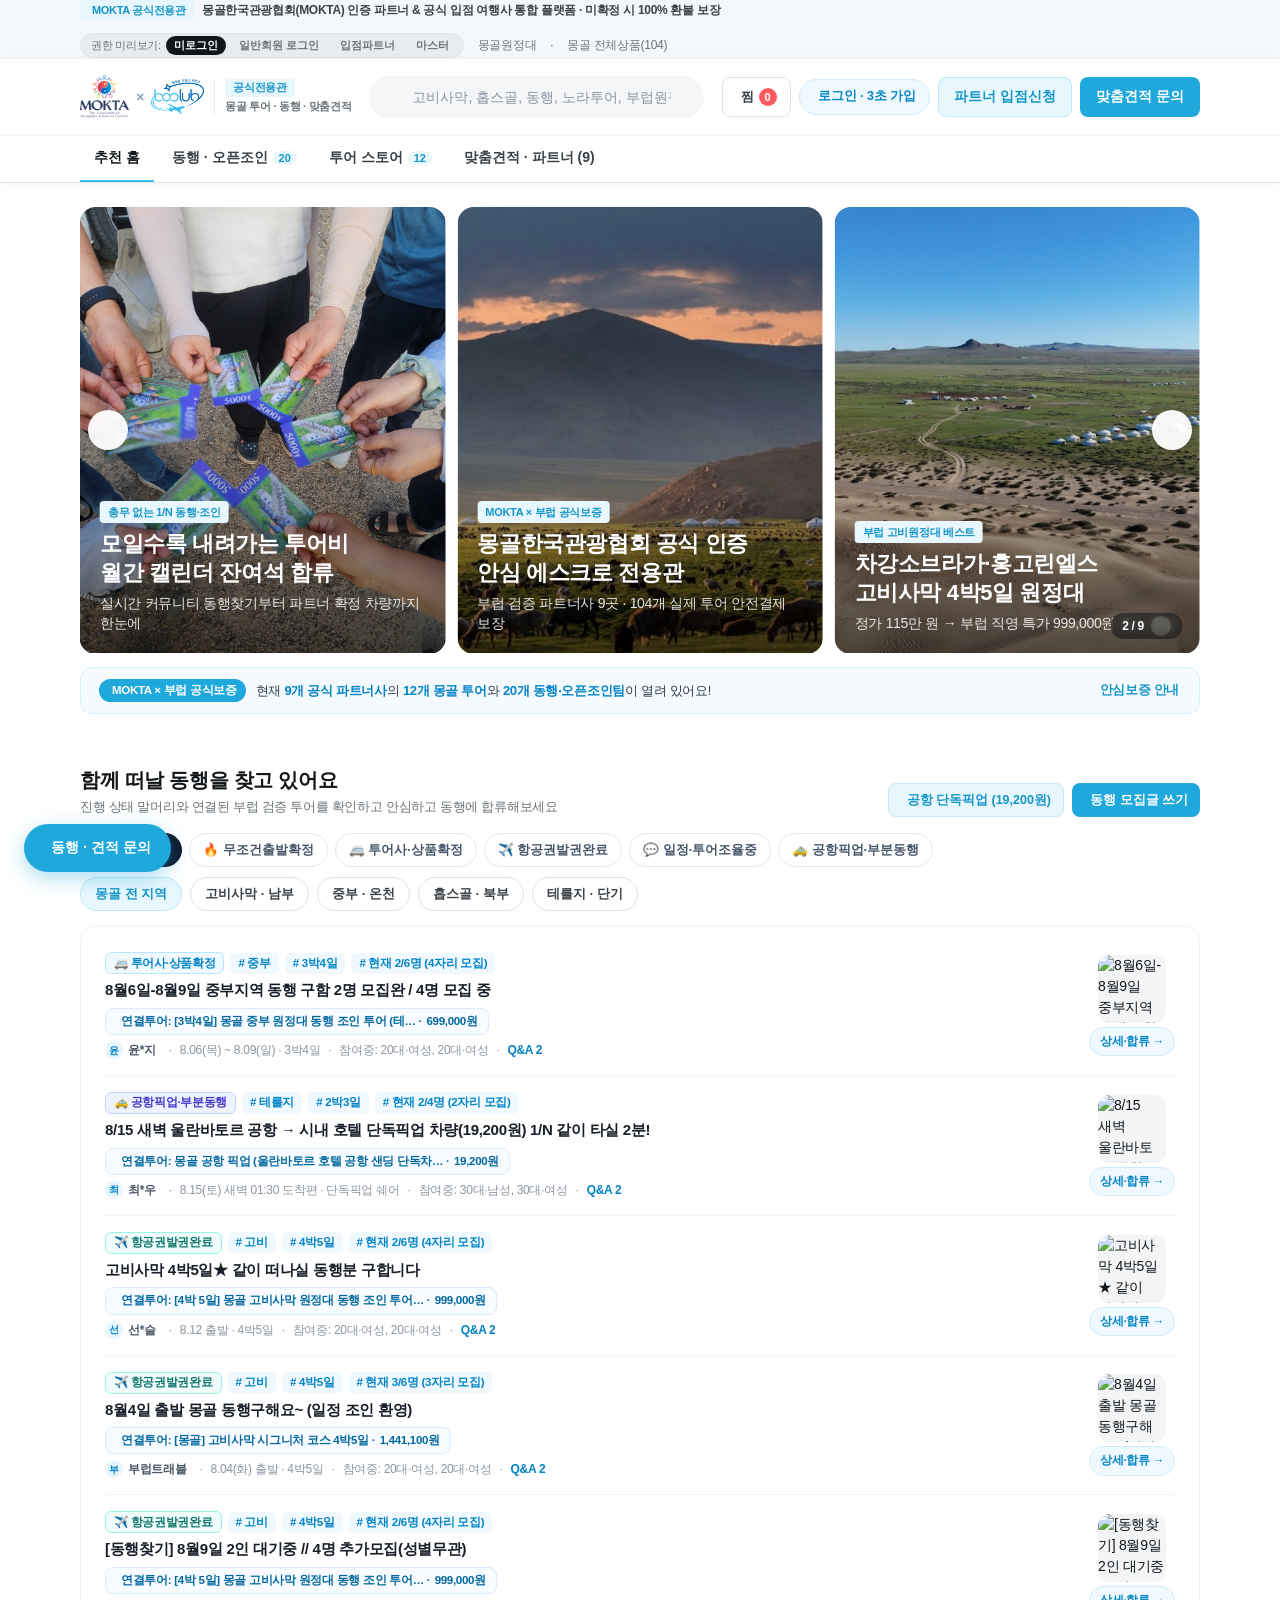
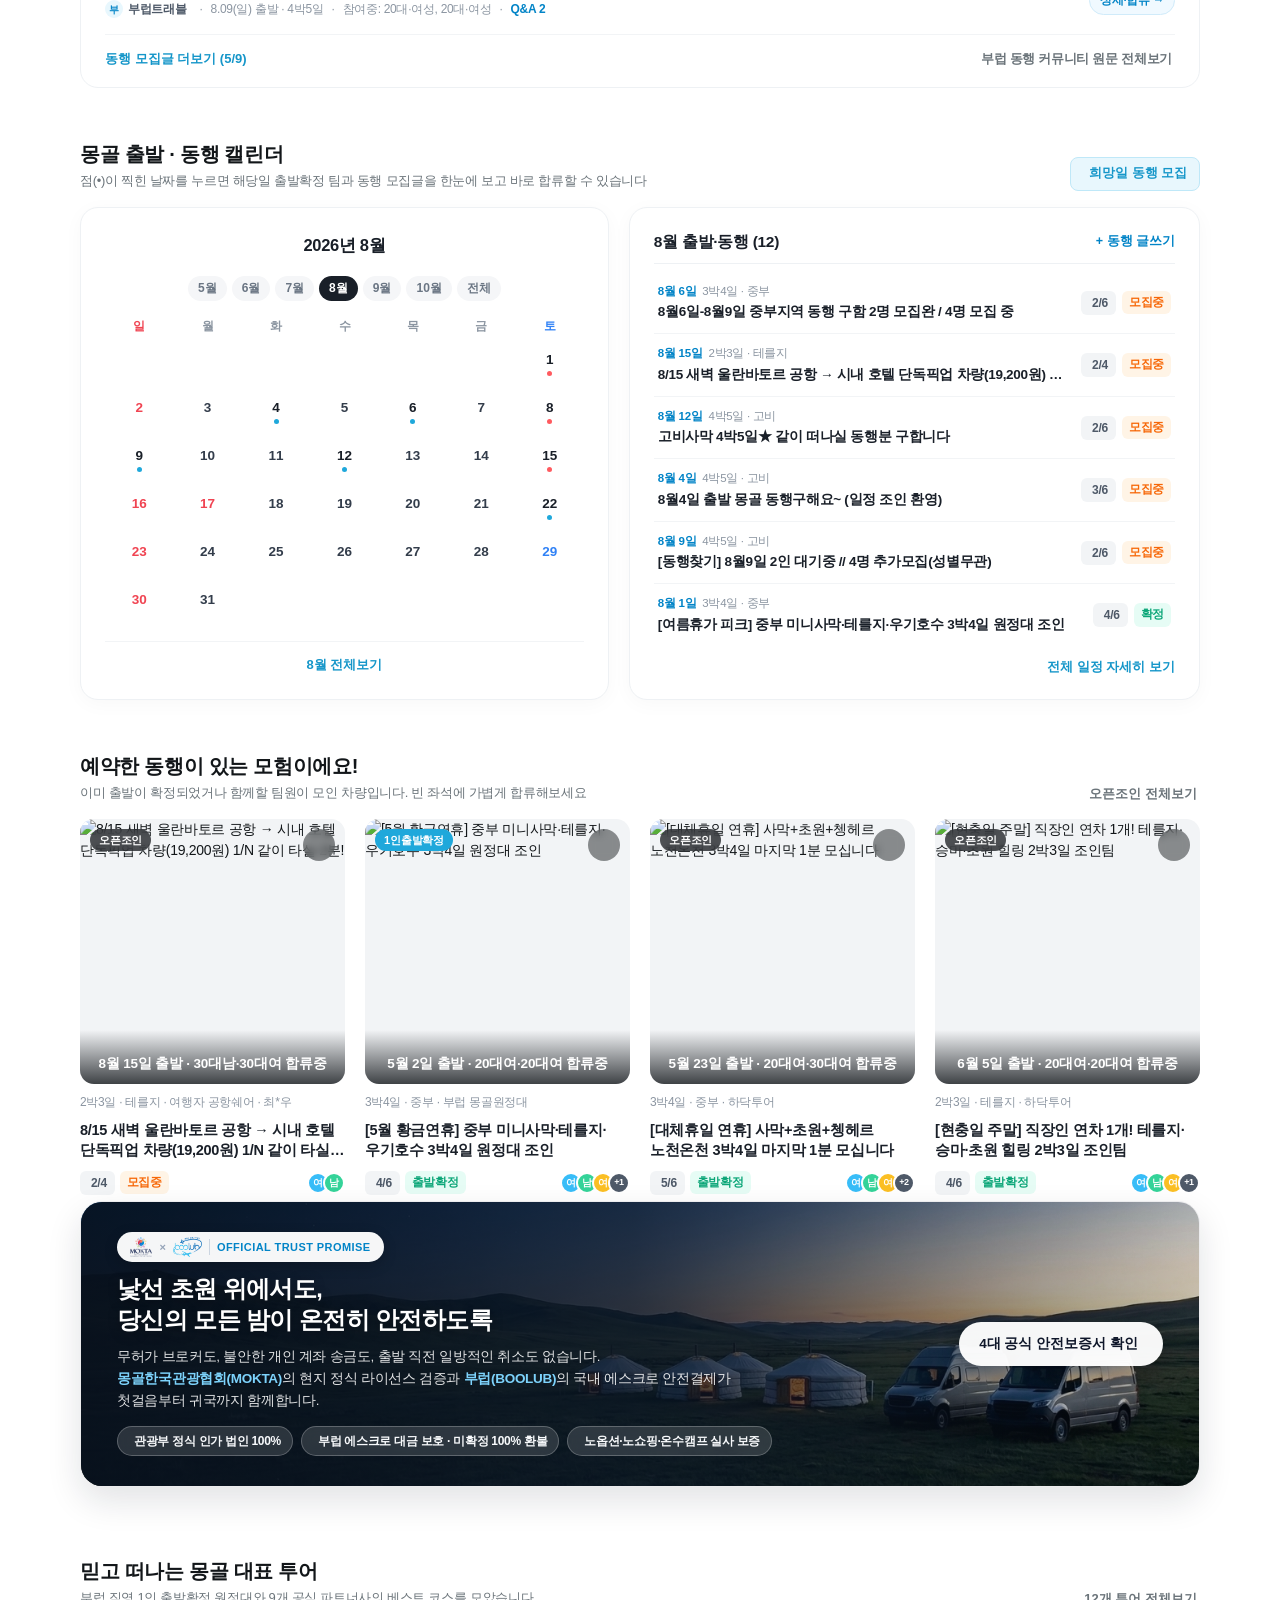
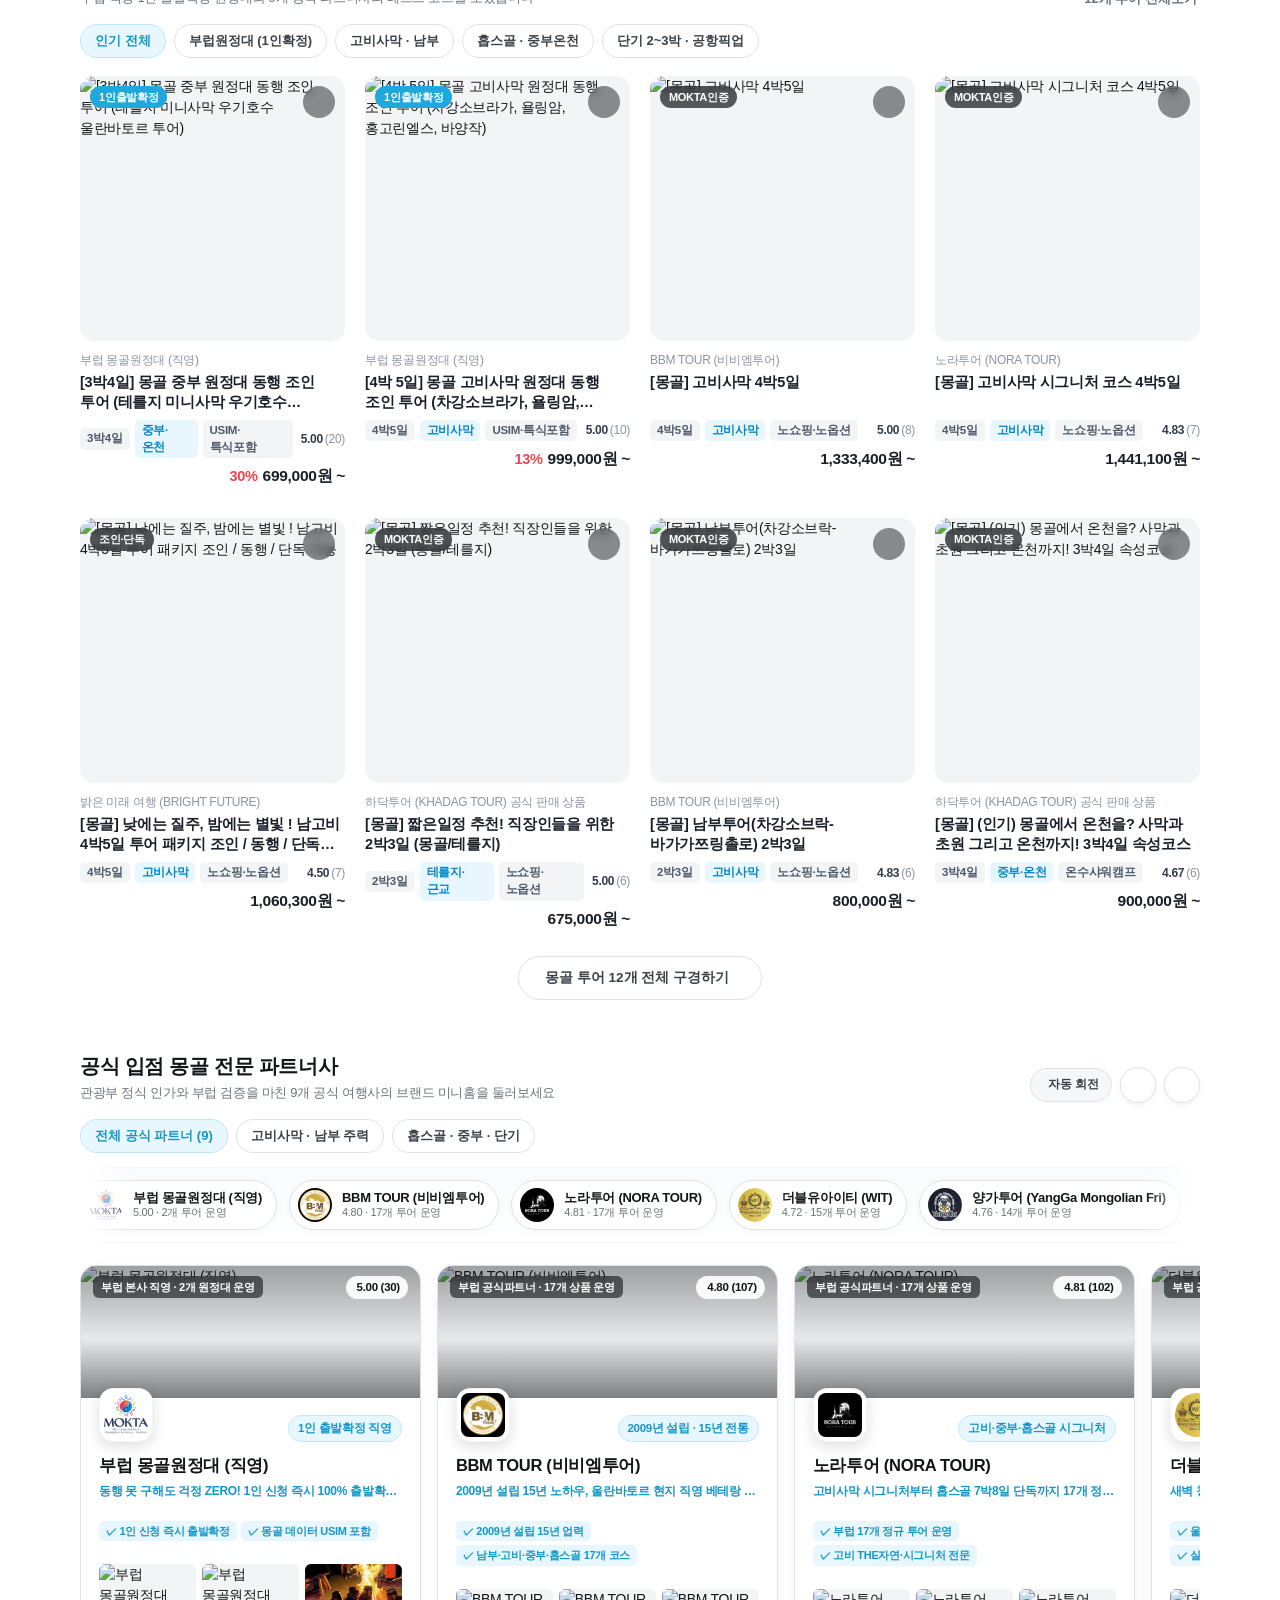
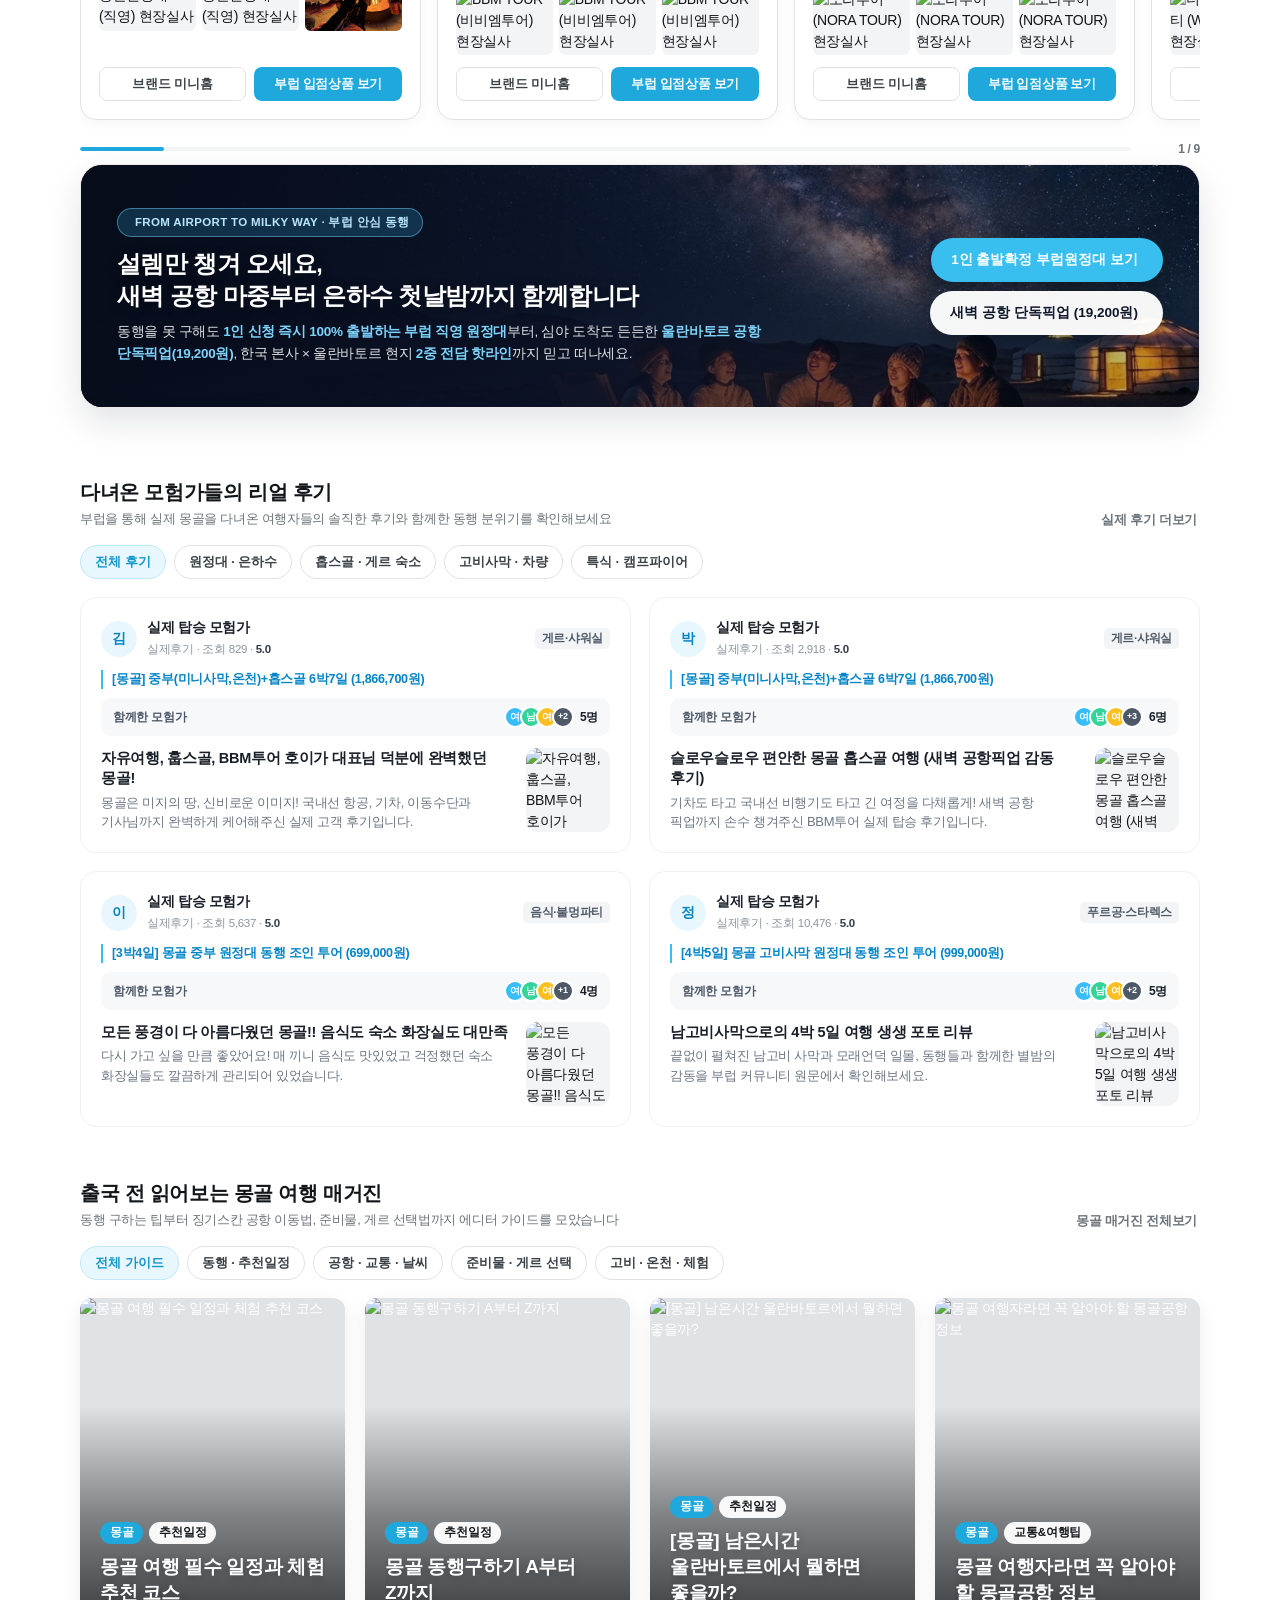
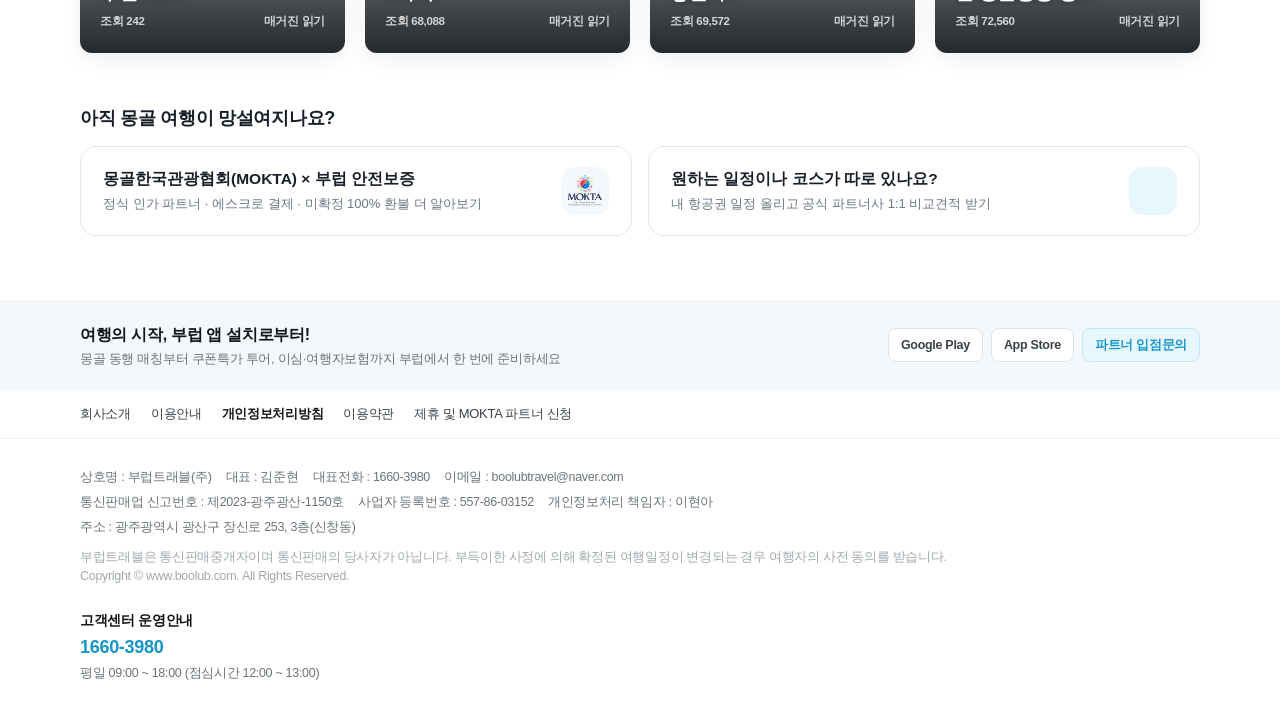
==== commit 5deb7284: "feat(mokta-v20): redesign mobile UX to match spacious Boolub main full-bleed 4:5 hero, floating pill" ====
--- a/index.html
+++ b/index.html
@@ -19,7 +19,7 @@
   <link rel="stylesheet" href="https://cdn.jsdelivr.net/gh/sun-typeface/SUIT@2/fonts/variable/woff2/SUIT-Variable.css" />
   <link rel="stylesheet" href="https://cdn.jsdelivr.net/gh/orioncactus/pretendard@v1.3.9/dist/web/static/pretendard.min.css" />
   <link rel="stylesheet" href="https://cdn.jsdelivr.net/npm/xeicon@2.3.3/xeicon.min.css" />
-  <link rel="stylesheet" href="./styles.css?v=bl_mokta_19" />
+  <link rel="stylesheet" href="./styles.css?v=bl_mokta_20" />
 </head>
 <body id="top">
 
@@ -99,6 +99,12 @@
           <span class="pc-only-txt">맞춤견적 문의</span><span class="mob-short-txt">견적문의</span>
         </button>
       </div>
+
+      <!-- [모바일 전용] 부럽 메인 동일 플로팅 알약바 우측 햄버거 메뉴 버튼 -->
+      <button type="button" class="mob-menu-trigger-btn" id="mobMenuTriggerBtn" onclick="openMobQuickDrawer()" aria-label="전체 메뉴 및 내 활동">
+        <i class="xi-bars"></i>
+        <span class="mob-menu-dot" id="mobMenuDot" style="display:none;"></span>
+      </button>
     </div>
 
     <!-- 2단 GNB 라인: 좌측 4대 고객 탭 + 우측 끝 [여행자 홈 / 파트너사 센터] 전환 스위치 (입점 파트너·마스터 로그인 시에만 노출) -->
@@ -174,11 +180,106 @@
       </div>
     </section>
 
+    <!-- [모바일 전용 · 부럽 메인 100% 동일 감성] 풀블리드 비주얼 직하단 깔끔 탭 + 2×5 스쿼클 포토 퀵메뉴 -->
+    <section class="mob-boolub-launchpad" id="mobBoolubLaunchpad" aria-label="몽골 빠른 메뉴">
+      <div class="mob-launch-tabs" id="mobLaunchTabs">
+        <button type="button" class="mob-ltab active" data-cmode="home" onclick="switchCustomerMode('home')">추천 홈</button>
+        <button type="button" class="mob-ltab" data-cmode="join" onclick="switchCustomerMode('join')">동행·조인</button>
+        <button type="button" class="mob-ltab" data-cmode="store" onclick="switchCustomerMode('store')">투어 스토어</button>
+        <button type="button" class="mob-ltab" data-cmode="partner" onclick="switchCustomerMode('partner')">맞춤견적</button>
+      </div>
+
+      <ul class="mob-squircle-grid">
+        <li>
+          <button type="button" onclick="openProductPreviewModal('T0950-Q2923-W2496')">
+            <span class="mob-sq-thumb">
+              <img src="./images/green_steppe_flock.jpg" alt="몽골원정대" loading="lazy" />
+              <em class="mob-sq-badge is-hot">HOT</em>
+            </span>
+            <span class="mob-sq-label">몽골원정대</span>
+          </button>
+        </li>
+        <li>
+          <button type="button" onclick="scrollToSection('sec-companion')">
+            <span class="mob-sq-thumb">
+              <img src="./images/companion_team_hands.jpg" alt="실시간 동행" loading="lazy" />
+              <em class="mob-sq-badge is-new">NEW</em>
+            </span>
+            <span class="mob-sq-label">실시간 동행</span>
+          </button>
+        </li>
+        <li>
+          <button type="button" onclick="scrollToSection('sec-join')">
+            <span class="mob-sq-thumb">
+              <img src="./images/steppe_ger_suvs.jpg" alt="출발 캘린더" loading="lazy" />
+            </span>
+            <span class="mob-sq-label">출발 캘린더</span>
+          </button>
+        </li>
+        <li>
+          <button type="button" onclick="jumpMobStoreCategory('고비')">
+            <span class="mob-sq-thumb">
+              <img src="./images/sand_dunes_camp.jpg" alt="고비사막" loading="lazy" />
+            </span>
+            <span class="mob-sq-label">고비사막</span>
+          </button>
+        </li>
+        <li>
+          <button type="button" onclick="jumpMobStoreCategory('홉스골·중부')">
+            <span class="mob-sq-thumb">
+              <img src="./images/khuvsgul_island.jpg" alt="홉스골·중부" loading="lazy" />
+            </span>
+            <span class="mob-sq-label">홉스골·중부</span>
+          </button>
+        </li>
+        <li>
+          <button type="button" onclick="jumpMobStoreCategory('단기')">
+            <span class="mob-sq-thumb">
+              <img src="./images/terelj_resort_camp.jpg" alt="단기·테를지" loading="lazy" />
+            </span>
+            <span class="mob-sq-label">단기·테를지</span>
+          </button>
+        </li>
+        <li>
+          <button type="button" onclick="openProductPreviewModal('I3885-I4036-S5377')">
+            <span class="mob-sq-thumb">
+              <img src="./images/vehicle_fleet.jpg" alt="공항픽업" loading="lazy" />
+            </span>
+            <span class="mob-sq-label">공항픽업</span>
+          </button>
+        </li>
+        <li>
+          <button type="button" onclick="openModal('rfqWizardModal')">
+            <span class="mob-sq-thumb">
+              <img src="./images/gobi_camp_vans.jpg" alt="1:1 맞춤견적" loading="lazy" />
+            </span>
+            <span class="mob-sq-label">1:1 맞춤견적</span>
+          </button>
+        </li>
+        <li>
+          <button type="button" onclick="scrollToSection('sec-partners')">
+            <span class="mob-sq-thumb">
+              <img src="./images/ger_interior.jpg" alt="공식파트너" loading="lazy" />
+            </span>
+            <span class="mob-sq-label">공식파트너</span>
+          </button>
+        </li>
+        <li>
+          <button type="button" onclick="scrollToSection('sec-magazine')">
+            <span class="mob-sq-thumb">
+              <img src="./images/orkhon_waterfall_rainbow.jpg" alt="몽골매거진" loading="lazy" />
+            </span>
+            <span class="mob-sq-label">몽골매거진</span>
+          </button>
+        </li>
+      </ul>
+    </section>
+
     <!-- [투어 스토어 모드 전용] 트립소다 몽골 컬렉션 에디토리얼 헤더 -->
     <section class="ts-collection-hero-sec" id="storeCollectionHero" style="display:none;">
       <div class="bl-container">
         <div class="ts-collection-banner">
-          <img src="https://files.boolub.com/upfiles/product/1688056962.png" alt="몽골 투어 컬렉션" />
+          <img src="./images/khuvsgul_boat_sunset.jpg" alt="몽골 투어 컬렉션" />
           <div class="ts-collection-scrim">
             <span class="ts-col-kicker">MOKTA × BOOLUB CURATION</span>
             <h2>몽골의 모든 모험</h2>
@@ -227,11 +328,11 @@
             <p>진행 상태 말머리와 연결된 부럽 검증 투어를 확인하고 안심하고 동행에 합류해보세요</p>
           </div>
           <div style="display:flex; gap:8px; align-items:center; flex-wrap:wrap;">
-            <button type="button" class="bl-btn bl-btn-soft bl-btn-sm" onclick="openProductPreviewModal('I3885-I4036-S5377')">
+            <button type="button" class="bl-btn bl-btn-soft bl-btn-sm pc-only-btn" onclick="openProductPreviewModal('I3885-I4036-S5377')">
               <i class="xi-car"></i> 공항 단독픽업 (19,200원)
             </button>
             <button type="button" class="bl-btn bl-btn-point bl-btn-sm" onclick="openCompanionModalForDate()">
-              <i class="xi-pen-o"></i> 동행 모집글 쓰기
+              <i class="xi-pen-o"></i> <span class="pc-only-txt">동행 모집글 쓰기</span><span class="mob-short-txt">모집글 쓰기</span>
             </button>
           </div>
         </div>
@@ -283,7 +384,7 @@
           </div>
           <div style="display:flex; gap:8px; align-items:center;">
             <button type="button" class="bl-btn bl-btn-soft bl-btn-sm" onclick="openCompanionModalForDate()">
-              <i class="xi-plus-min"></i> 희망일 동행 모집
+              <i class="xi-plus-min"></i> <span class="pc-only-txt">희망일 동행 모집</span><span class="mob-short-txt">동행 모집</span>
             </button>
           </div>
         </div>
@@ -337,7 +438,7 @@
             <p id="openGroupSecSub">이미 출발이 확정되었거나 함께할 팀원이 모인 차량입니다. 빈 좌석에 가볍게 합류해보세요</p>
           </div>
           <button type="button" class="bl-more-link" id="openGroupMoreBtn" onclick="switchCustomerMode('join')">
-            오픈조인 전체보기 <i class="xi-angle-right-min"></i>
+            <span class="pc-only-txt">오픈조인 전체보기</span><span class="mob-short-txt">전체보기</span> <i class="xi-angle-right-min"></i>
           </button>
         </div>
 
@@ -388,7 +489,7 @@
             <p id="storeSecSub">부럽 직영 1인 출발확정 원정대와 9개 공식 파트너사의 베스트 코스를 모았습니다</p>
           </div>
           <button type="button" class="bl-more-link" id="storeViewAllBtn" onclick="switchCustomerMode('store')">
-            <span id="storeTotalLinkLabel">104개 투어 전체보기</span> <i class="xi-angle-right-min"></i>
+            <span class="pc-only-txt" id="storeTotalLinkLabel">104개 투어 전체보기</span><span class="mob-short-txt">전체보기</span> <i class="xi-angle-right-min"></i>
           </button>
         </div>
 
@@ -414,7 +515,7 @@
             <p>항공권 일정이나 원하는 코스를 남기면 공식 파트너사(최대 6곳)가 배정 차량·숙소 실사와 함께 견적을 보내드립니다</p>
           </div>
           <button type="button" class="bl-btn bl-btn-point bl-btn-sm" onclick="openModal('rfqWizardModal')">
-            <i class="xi-pen-o"></i> 내 일정 견적 요청하기
+            <i class="xi-pen-o"></i> <span class="pc-only-txt">내 일정 견적 요청하기</span><span class="mob-short-txt">견적 요청</span>
           </button>
         </div>
 
@@ -510,7 +611,7 @@
             <p>부럽을 통해 실제 몽골을 다녀온 여행자들의 솔직한 후기와 함께한 동행 분위기를 확인해보세요</p>
           </div>
           <a href="https://www.boolub.com/?pn=board.list&amp;_menu=community&amp;searchMode=Y&amp;searchWord=%EB%AA%BD%EA%B3%A8" target="_blank" rel="noopener" class="bl-more-link">
-            실제 후기 더보기 <i class="xi-angle-right-min"></i>
+            <span class="pc-only-txt">실제 후기 더보기</span><span class="mob-short-txt">더보기</span> <i class="xi-angle-right-min"></i>
           </a>
         </div>
 
@@ -535,7 +636,7 @@
             <p>동행 구하는 팁부터 징기스칸 공항 이동법, 준비물, 게르 선택법까지 에디터 가이드를 모았습니다</p>
           </div>
           <a href="https://www.boolub.com/?pn=board.list&amp;_menu=cityguide&amp;searchMode=Y&amp;searchWord=%EB%AA%BD%EA%B3%A8" target="_blank" rel="noopener" class="bl-more-link">
-            몽골 매거진 전체보기 <i class="xi-angle-right-min"></i>
+            <span class="pc-only-txt">몽골 매거진 전체보기</span><span class="mob-short-txt">전체보기</span> <i class="xi-angle-right-min"></i>
           </a>
         </div>
 
@@ -1688,8 +1789,24 @@
     </div>
   </div>
 
+  <!-- ================= 모달 14: 모바일 전용 퀵 메뉴 & 내 활동 드로어 시트 ================= -->
+  <div class="bl-modal-dim" id="mobQuickDrawerModal" onclick="bgClose(event, 'mobQuickDrawerModal')">
+    <div class="bl-modal sm" style="max-width:440px;">
+      <div class="bl-modal-head">
+        <div style="display:flex; align-items:center; gap:8px;">
+          <img src="./images/mokta_logo.png" alt="MOKTA" style="height:26px; width:auto;" />
+          <span style="color:#94a3b8; font-weight:700; font-size:12px;">×</span>
+          <img src="./images/boolub_logo.png" alt="BOOLUB" style="height:21px; width:auto;" />
+          <span class="bl-mokta-tag" style="margin-left:2px;">공식전용관</span>
+        </div>
+        <button type="button" class="bl-modal-close" onclick="closeModal('mobQuickDrawerModal')"><i class="xi-close"></i></button>
+      </div>
+      <div class="bl-modal-body" id="mobQuickDrawerBody"></div>
+    </div>
+  </div>
+
   <div class="bl-toast" id="toastEl"></div>
 
-  <script src="./app.js?v=bl_mokta_19"></script>
+  <script src="./app.js?v=bl_mokta_20"></script>
 </body>
 </html>
--- a/styles.css
+++ b/styles.css
@@ -4860,18 +4860,196 @@
   gap: 6px;
 }
 
-/* v18 모바일·PC 공통 시맨틱 그리드 & 텍스트 반응형 헬퍼 */
+/* v20 모바일·PC 공통 시맨틱 그리드, 드로어 시트 & 부럽 메인 동일 풀블리드 모바일 UX */
 .bl-select {
   white-space: nowrap;
   overflow: hidden;
   text-overflow: ellipsis;
 }
-.mob-short-txt {
+.mob-short-txt,
+.mob-menu-trigger-btn,
+.mob-boolub-launchpad {
   display: none;
 }
 .pc-only-txt {
   display: inline;
 }
+.pc-only-btn {
+  display: inline-flex;
+}
+.bl-section {
+  scroll-margin-top: 132px;
+}
+
+/* 모바일 퀵 드로어(#mobQuickDrawerModal) 내부 카드 스타일 */
+.mob-drawer-account-card {
+  padding: 16px;
+  border-radius: 16px;
+  background: linear-gradient(135deg, #f0f9ff 0%, #f8fafc 100%);
+  border: 1px solid #dbeafe;
+  margin-bottom: 12px;
+}
+.mob-drawer-acc-kicker {
+  font-size: 12.5px;
+  font-weight: 700;
+  color: #0369a1;
+  margin-bottom: 10px;
+  text-align: center;
+}
+.mob-drawer-acc-top {
+  display: flex;
+  align-items: center;
+  justify-content: space-between;
+  gap: 10px;
+  margin-bottom: 12px;
+}
+.mob-drawer-acc-top strong {
+  display: block;
+  font-size: 16px;
+  font-weight: 800;
+  color: #0f172a;
+  margin-top: 4px;
+}
+.mob-drawer-role-pill {
+  display: inline-block;
+  padding: 2px 8px;
+  border-radius: 999px;
+  background: #e0f2fe;
+  color: #0284c7;
+  font-size: 11px;
+  font-weight: 800;
+}
+.mob-drawer-partner-switch {
+  display: flex;
+  align-items: center;
+  justify-content: space-between;
+  gap: 10px;
+  padding: 13px 14px;
+  border-radius: 14px;
+  background: #f8fafc;
+  border: 1px solid #cbd5e1;
+  margin-bottom: 12px;
+}
+.mob-drawer-partner-switch strong {
+  display: block;
+  font-size: 13.5px;
+  font-weight: 800;
+  color: #0f172a;
+}
+.mob-drawer-partner-switch span {
+  display: block;
+  font-size: 11.5px;
+  color: #64748b;
+  margin-top: 2px;
+}
+.mob-drawer-grid-4 {
+  display: grid;
+  grid-template-columns: repeat(2, minmax(0, 1fr));
+  gap: 9px;
+  margin-bottom: 16px;
+}
+.mob-drawer-tile {
+  display: flex;
+  flex-direction: column;
+  align-items: flex-start;
+  gap: 4px;
+  padding: 14px;
+  border-radius: 15px;
+  background: #ffffff;
+  border: 1px solid #e5e8eb;
+  text-align: left;
+  transition: border-color 0.16s ease, background-color 0.16s ease;
+}
+.mob-drawer-tile:active {
+  background: #f8fafc;
+}
+.mob-drawer-tile-ico {
+  width: 34px;
+  height: 34px;
+  border-radius: 11px;
+  display: inline-flex;
+  align-items: center;
+  justify-content: center;
+  font-size: 17px;
+  margin-bottom: 4px;
+}
+.mob-drawer-tile-ico.is-coral { background: #fff1f2; color: #ff5a5f; }
+.mob-drawer-tile-ico.is-cyan  { background: #e8f7fd; color: #1596c9; }
+.mob-drawer-tile-ico.is-blue  { background: #eef2ff; color: #4f46e5; }
+.mob-drawer-tile-ico.is-navy  { background: #f1f5f9; color: #1e293b; }
+.mob-drawer-tile strong {
+  font-size: 14px;
+  font-weight: 800;
+  color: #191f28;
+  display: flex;
+  align-items: center;
+  gap: 5px;
+}
+.mob-drawer-tile strong em {
+  display: inline-flex;
+  align-items: center;
+  justify-content: center;
+  min-width: 18px;
+  height: 18px;
+  padding: 0 5px;
+  border-radius: 999px;
+  background: #ff5a5f;
+  color: #ffffff;
+  font-size: 11px;
+  font-weight: 800;
+}
+.mob-drawer-tile span {
+  font-size: 12px;
+  color: #6b7684;
+}
+.mob-drawer-nav-group {
+  margin-bottom: 14px;
+}
+.mob-drawer-sec-tit {
+  display: block;
+  font-size: 12px;
+  font-weight: 800;
+  color: #6b7684;
+  margin-bottom: 8px;
+}
+.mob-drawer-nav-pills {
+  display: grid;
+  grid-template-columns: repeat(2, minmax(0, 1fr));
+  gap: 7px;
+}
+.mob-drawer-nav-pills button {
+  height: 40px;
+  padding: 0 12px;
+  border-radius: 11px;
+  background: #f5f6f8;
+  font-size: 13px;
+  font-weight: 700;
+  color: #333d4b;
+  text-align: center;
+}
+.mob-drawer-nav-pills button.active {
+  background: #e8f7fd;
+  color: #1596c9;
+  border: 1px solid #bfe8f8;
+}
+.mob-drawer-foot-bar {
+  padding-top: 12px;
+  border-top: 1px solid #eef1f4;
+  display: flex;
+  align-items: center;
+  justify-content: space-between;
+  font-size: 12.5px;
+  color: #6b7684;
+}
+.mob-drawer-foot-bar button {
+  font-size: 12.5px;
+  font-weight: 800;
+  color: #1596c9;
+  display: inline-flex;
+  align-items: center;
+  gap: 2px;
+}
+
 .ts-form-grid-2 {
   display: grid;
   grid-template-columns: repeat(2, minmax(0, 1fr));
@@ -4944,7 +5122,7 @@
   min-width: 0;
 }
 
-/* 반응형 */
+/* 반응형 (태블릿 <= 1024px) */
 @media (max-width: 1024px) {
   .bl-explore-grid, .bl-waug-item-grid, .bl-mokta-mag-grid, .bl-essentials-grid, .bl-trust-grid, .bl-mh-spec-grid,
   .ts-opengroup-grid, .ts-store-grid, .partner-kpi-strip, .ts-mokta-4seals { grid-template-columns: repeat(2, minmax(0, 1fr)); }
@@ -4958,76 +5136,394 @@
   body.is-live-cms .bl-fab-write { bottom: 84px; }
 }
 
-@media (max-width: 640px) {
-  .pc-only-txt { display: none !important; }
-  .mob-short-txt { display: inline !important; }
-  .bl-container { padding-left: 14px; padding-right: 14px; }
-
-  /* 1. 모바일 1단 컴팩트 상단바 (로고 좌측 + 액션 우측 한 줄 유지 + 슬림 검색바 + 4개 탭 전체 한눈 노출) */
+/* =========================================================================
+   모바일 전용 리디자인 (<= 768px) — 부럽 모바일 메인(waug.css) 100% 동일 개방형 레이아웃
+   1) 48px 플로팅 화이트 알약 검색바 + 햄버거 메뉴 (복잡한 다단 헤더 완전 제거)
+   2) 4:5 풀블리드(Full-bleed) 텍스트 없는 클린 화보 히어로 + 미니멀 카운터
+   3) 히어로 직하단 여백 넉넉한 언더라인 탭 + 2×5 스쿼클 포토 퀵메뉴 (HOT / NEW)
+   4) 섹션 간 시원한 여백(28px + 8px 구분바) & 불필요 중복 요소 정리
+   ========================================================================= */
+@media (max-width: 768px) {
+  .pc-only-txt,
+  .pc-only-btn,
+  .bl-fab-write,
+  .bl-carousel-ctrls {
+    display: none !important;
+  }
+  .mob-short-txt {
+    display: inline !important;
+  }
+  .bl-container {
+    padding-left: 16px;
+    padding-right: 16px;
+  }
+
+  /* 1-A. 추천 홈 기본 상태: 풀블리드 히어로 사진 위에 둥둥 떠 있는 투명 배경 플로팅 알약 헤더 */
+  body:not(.mob-submode):not(.partner-mode) .bl-mokta-header {
+    position: fixed !important;
+    top: 0;
+    left: 0;
+    right: 0;
+    z-index: 950;
+    background: transparent !important;
+    border-bottom: 0 !important;
+    box-shadow: none !important;
+    padding: 12px 16px 0 !important;
+    transition: background-color 0.22s ease, box-shadow 0.22s ease, padding 0.22s ease;
+  }
+  body:not(.mob-submode):not(.partner-mode) #customerSubNav {
+    display: none !important;
+  }
+
+  /* 1-B. 추천 홈에서 히어로 아래로 스크롤 시: 깔끔한 반투명 화이트 상단바로 자연스럽게 고정 */
+  body.mob-scrolled:not(.mob-submode):not(.partner-mode) .bl-mokta-header {
+    background: rgba(255, 255, 255, 0.96) !important;
+    backdrop-filter: blur(12px);
+    -webkit-backdrop-filter: blur(12px);
+    padding: 8px 16px !important;
+    border-bottom: 1px solid #eef1f4 !important;
+    box-shadow: 0 2px 12px rgba(15, 23, 42, 0.06) !important;
+  }
+  body.mob-scrolled:not(.mob-submode):not(.partner-mode) .bl-mokta-header .bl-mokta-header-top {
+    height: 44px !important;
+    background: #f4f6f8 !important;
+    box-shadow: none !important;
+    border-color: transparent !important;
+  }
+
+  /* 1-C. 서브탭(동행·조인 / 투어 스토어 / 맞춤견적) 또는 파트너사 센터 모드 진입 시 */
+  body.mob-submode .bl-mokta-header,
+  body.partner-mode .bl-mokta-header {
+    position: sticky !important;
+    top: 0;
+    z-index: 950;
+    background: #ffffff !important;
+    padding: 8px 16px 0 !important;
+    border-bottom: 1px solid #eef1f4 !important;
+    box-shadow: 0 2px 10px rgba(15, 23, 42, 0.04) !important;
+  }
+  body.mob-submode .bl-mokta-header .bl-mokta-header-top,
+  body.partner-mode .bl-mokta-header .bl-mokta-header-top {
+    height: 44px !important;
+    background: #f4f6f8 !important;
+    box-shadow: none !important;
+    border-color: transparent !important;
+  }
+  body.mob-submode #customerSubNav,
+  body.partner-mode #customerSubNav {
+    display: block !important;
+    margin: 4px -16px 0 !important;
+    padding: 0 8px !important;
+    border-top: 0 !important;
+  }
+  .bl-sub-gnb-list {
+    padding-left: 0 !important;
+    padding-right: 0 !important;
+    gap: 4px;
+  }
+  .bl-sub-gnb-left {
+    display: grid;
+    grid-template-columns: repeat(4, 1fr);
+    width: 100%;
+    gap: 0;
+  }
+  body.partner-mode .bl-sub-gnb-left {
+    display: flex;
+    width: auto;
+    gap: 6px;
+  }
+  .bl-gnb-item {
+    justify-content: center;
+    height: 44px;
+    padding: 0 4px;
+    font-size: 13.8px;
+    gap: 0;
+  }
+  .bl-gnb-item .gnb-dot {
+    display: none !important;
+  }
+
+  /* 1-D. 부럽 메인 동일 48px 화이트 알약 바 내부 (MOKTA × boolub 컴팩트 로고 + 검색창 + ☰ 메뉴) */
   .bl-mokta-header .bl-mokta-header-top {
-    height: auto;
-    padding: 8px 0 8px;
+    max-width: 100% !important;
+    width: 100% !important;
+    height: 48px !important;
+    padding: 0 6px 0 14px !important;
+    border-radius: 24px !important;
+    background: #ffffff !important;
+    box-shadow: 0 2px 14px rgba(0, 0, 0, 0.16) !important;
+    border: 1px solid rgba(15, 23, 42, 0.05) !important;
+    display: flex !important;
+    flex-wrap: nowrap !important;
+    align-items: center !important;
+    justify-content: space-between !important;
+    gap: 8px !important;
+  }
+  .bl-mokta-logo-area {
+    flex-shrink: 0;
+    gap: 0;
+    padding-right: 9px;
+    border-right: 1px solid #e5e8eb;
+  }
+  .bl-dual-logo-lockup {
+    gap: 3px;
+  }
+  .bl-mokta-logo-img {
+    height: 20px !important;
+  }
+  .bl-dual-logo-x {
+    font-size: 10px !important;
+    color: #94a3b8;
+  }
+  .bl-boolub-logo-img {
+    height: 16px !important;
+  }
+  .bl-mokta-logo-meta,
+  .header-actions {
+    display: none !important;
+  }
+
+  .bl-search-box {
+    order: 0 !important;
+    flex: 1 1 auto !important;
+    min-width: 0 !important;
+    max-width: none !important;
+  }
+  .bl-search-box i.xi-search {
+    left: 4px !important;
+    font-size: 17px !important;
+    color: #191f28 !important;
+  }
+  .bl-search-input {
+    height: 40px !important;
+    padding: 0 4px 0 26px !important;
+    background: transparent !important;
+    border: 0 !important;
+    box-shadow: none !important;
+    font-size: 13.5px !important;
+    font-weight: 500;
+  }
+  .bl-search-input::placeholder {
+    color: #8b95a1;
+  }
+
+  .mob-menu-trigger-btn {
+    display: inline-flex !important;
+    align-items: center;
+    justify-content: center;
+    width: 38px;
+    height: 38px;
+    border-radius: 50%;
+    font-size: 21px;
+    color: #191f28;
+    flex-shrink: 0;
+    position: relative;
+  }
+  .mob-menu-dot {
+    position: absolute;
+    top: 7px;
+    right: 7px;
+    width: 7px;
+    height: 7px;
+    border-radius: 50%;
+    background: #ff5a5f;
+    box-shadow: 0 0 0 2px #ffffff;
+  }
+
+  /* 2. 부럽 메인 동일 풀블리드 4:5 개방형 메인 비주얼 (#sec-hero) */
+  .bl-hero-section {
+    padding: 0 !important;
+    margin: 0 !important;
+  }
+  .bl-hero-section > .bl-container {
+    padding: 0 !important;
+    max-width: 100% !important;
+  }
+  .bl-hero-viewport {
+    margin: 0 !important;
+    border-radius: 0 !important;
+  }
+  .bl-hero-slide {
+    flex: 0 0 100% !important;
+    max-width: 100% !important;
+    padding: 0 !important;
+  }
+  .bl-hero-card {
+    aspect-ratio: 4 / 5 !important;
+    max-height: none !important;
+    border-radius: 0 !important;
+  }
+  .bl-hero-card::after {
+    background:
+      linear-gradient(to bottom, rgba(0, 0, 0, 0.30) 0%, rgba(0, 0, 0, 0) 24%),
+      linear-gradient(to top, rgba(0, 0, 0, 0.72) 0%, rgba(0, 0, 0, 0.24) 42%, rgba(0, 0, 0, 0) 64%) !important;
+  }
+  .bl-hero-eyebrow,
+  .bl-slider-arrow,
+  .bl-hero-play-btn,
+  .ts-live-proof-bar {
+    display: none !important;
+  }
+  .bl-hero-txt {
+    padding: 0 20px 38px !important;
+  }
+  .bl-hero-title {
+    font-size: 24px !important;
+    font-weight: 800 !important;
+    line-height: 1.3 !important;
+    letter-spacing: -0.5px;
+    text-shadow: 0 2px 12px rgba(0, 0, 0, 0.28);
+  }
+  .bl-hero-sub {
+    font-size: 14px !important;
+    line-height: 1.45 !important;
+    margin-top: 8px !important;
+    color: rgba(255, 255, 255, 0.92) !important;
+    text-shadow: 0 1px 6px rgba(0, 0, 0, 0.28);
+  }
+  .bl-hero-ctrl-bar {
+    top: auto !important;
+    right: 20px !important;
+    bottom: 16px !important;
+    background: none !important;
+    backdrop-filter: none !important;
+    -webkit-backdrop-filter: none !important;
+    border: 0 !important;
+    box-shadow: none !important;
+    padding: 0 !important;
+    font-size: 13px !important;
+    font-weight: 700 !important;
+    color: rgba(255, 255, 255, 0.92) !important;
+    text-shadow: 0 1px 6px rgba(0, 0, 0, 0.45);
+  }
+
+  /* 3. 부럽 메인 동일 직하단 언더라인 탭 + 2×5 스쿼클 포토 퀵메뉴 (.mob-boolub-launchpad) */
+  .mob-boolub-launchpad {
+    display: block;
+    background: #ffffff;
+    border-bottom: 8px solid #f4f6f8;
+  }
+  .mob-launch-tabs {
+    display: grid;
+    grid-template-columns: repeat(4, 1fr);
+    padding: 4px 12px 0;
+    border-bottom: 1px solid #eef1f4;
+  }
+  .mob-ltab {
+    height: 48px;
+    display: inline-flex;
+    align-items: center;
+    justify-content: center;
+    font-size: 14.5px;
+    font-weight: 600;
+    color: #8b95a1;
+    border-bottom: 2.5px solid transparent;
+    letter-spacing: -0.3px;
+    transition: color 0.18s ease, border-color 0.18s ease;
+  }
+  .mob-ltab.active {
+    color: #121619;
+    font-weight: 800;
+    border-bottom-color: #20b5e8;
+  }
+  .mob-squircle-grid {
+    display: grid;
+    grid-template-columns: repeat(5, minmax(0, 1fr));
+    gap: 16px 4px;
+    padding: 20px 12px 24px;
+    margin: 0;
+    list-style: none;
+  }
+  .mob-squircle-grid li button {
+    width: 100%;
     display: flex;
-    flex-wrap: wrap;
+    flex-direction: column;
     align-items: center;
-    justify-content: space-between;
-    gap: 7px 6px;
-  }
-  .bl-dual-logo-lockup { gap: 4px; }
-  .bl-mokta-logo-img { height: 27px; }
-  .bl-dual-logo-x { font-size: 11px; }
-  .bl-boolub-logo-img { height: 22px; }
-  .bl-mokta-logo-meta { display: none; }
-
-  .header-actions { gap: 5px; margin-left: auto; }
-  .bl-wish-header-btn,
-  .ts-header-auth-btn,
-  .ts-header-my-btn {
-    height: 32px;
-    padding: 0 9px;
-    font-size: 12px;
-    gap: 4px;
+    gap: 7px;
+    padding: 0;
+  }
+  .mob-sq-thumb {
+    position: relative;
+    width: 54px;
+    height: 54px;
+    border-radius: 18px;
+    display: block;
+  }
+  .mob-sq-thumb img {
+    width: 54px;
+    height: 54px;
+    border-radius: 18px;
+    object-fit: cover;
+    box-shadow: 0 3px 10px rgba(15, 23, 42, 0.08);
+    border: 1px solid rgba(15, 23, 42, 0.05);
+  }
+  .mob-sq-badge {
+    position: absolute;
+    top: -5px;
+    right: -8px;
+    height: 17px;
+    padding: 0 5.5px;
     border-radius: 999px;
-  }
-  .ts-header-rfq-btn {
-    height: 32px;
-    padding: 0 10px;
-    font-size: 12px;
-    border-radius: 999px;
-  }
-  #partnerApplyHeaderBtn { display: none !important; }
-
-  .bl-search-box { order: 3; max-width: 100%; flex: 0 0 100%; }
-  .bl-search-box i.xi-search { left: 13px; font-size: 15px; }
-  .bl-search-input { height: 37px; padding: 0 14px 0 36px; font-size: 13px; }
-
-  .bl-sub-gnb-list { gap: 6px; }
-  .bl-sub-gnb-left { gap: 2px; justify-content: space-between; min-width: 100%; }
-  body.partner-mode .bl-sub-gnb-left { min-width: max-content; gap: 6px; }
-  .bl-gnb-item { height: 40px; padding: 0 4px; font-size: 12.6px; gap: 3px; }
-  .bl-gnb-item .gnb-dot { font-size: 10px; padding: 1px 5px; }
-
-  /* 2. 모바일 히어로 슬라이더 & 소셜 프루프 바 (세로 과다 점유 해소 + 채널톡 겹침 방지) */
-  .bl-hero-section { padding: 10px 0 6px; }
-  .bl-hero-viewport { margin: 0; }
-  .bl-hero-slide { flex: 0 0 100%; max-width: 100%; padding: 0; }
-  .bl-hero-card { aspect-ratio: 16 / 11; max-height: 265px; border-radius: 16px; }
-  .bl-hero-txt { padding: 16px; }
-  .bl-hero-eyebrow { font-size: 10.5px; padding: 3px 8px; }
-  .bl-hero-title { font-size: 18.5px; line-height: 1.32; }
-  .bl-hero-sub { font-size: 12px; margin-top: 4px; }
-  .bl-hero-ctrl-bar { top: 12px; right: 12px; bottom: auto !important; padding: 4px 10px; font-size: 11.5px; }
-  .bl-slider-arrow { width: 32px; height: 32px; font-size: 15px; }
-  .ts-live-proof-bar { margin-top: 10px; padding: 9px 12px; border-radius: 12px; }
-  .ts-proof-left { flex-direction: column; align-items: flex-start; gap: 4px; }
-  .ts-proof-text { font-size: 12px; line-height: 1.45; }
-  .ts-proof-more { display: none; }
-
-  /* 3. 섹션 공통 헤더 & 모바일 1줄 가로 스와이프 칩 바 */
-  .bl-section { padding: 20px 0; }
-  .bl-sec-head { flex-direction: column; align-items: flex-start; gap: 8px; margin-bottom: 12px; }
-  .bl-sec-head h3 { font-size: 18.5px; }
-  .bl-sec-head p { font-size: 12.5px; }
+    background: #20b5e8;
+    color: #ffffff !important;
+    font-size: 9.5px;
+    font-weight: 800;
+    letter-spacing: 0;
+    display: inline-flex;
+    align-items: center;
+    justify-content: center;
+    box-shadow: 0 2px 6px rgba(32, 181, 232, 0.35);
+    z-index: 2;
+  }
+  .mob-sq-label {
+    font-size: 11.5px;
+    font-weight: 600;
+    color: #333d4b;
+    letter-spacing: -0.3px;
+    line-height: 1.25;
+    white-space: nowrap;
+  }
+
+  /* 4. 섹션 공통 여백 확장 & 헤더 1줄 정돈 (시원한 개방감 확보) */
+  .bl-section {
+    padding: 28px 0;
+    border-bottom: 8px solid #f4f6f8;
+    scroll-margin-top: 72px;
+  }
+  .bl-section:last-of-type {
+    border-bottom: 0;
+  }
+  .bl-sec-head {
+    flex-direction: row !important;
+    justify-content: space-between !important;
+    align-items: center !important;
+    gap: 10px;
+    margin-bottom: 16px;
+  }
+  .bl-sec-head > div:first-child {
+    min-width: 0;
+    flex: 1;
+  }
+  .bl-sec-head h3 {
+    font-size: 19px;
+    font-weight: 800;
+    letter-spacing: -0.4px;
+    line-height: 1.3;
+  }
+  .bl-sec-head p {
+    display: none;
+  }
+  .bl-more-link {
+    flex-shrink: 0;
+    font-size: 13px;
+    font-weight: 700;
+    color: #6b7684;
+    white-space: nowrap;
+  }
+  body:not(.mob-submode) #companionChipRow {
+    display: none !important;
+  }
+
   .ts-prefix-filter-row,
   .bl-chip-row {
     flex-wrap: nowrap;
@@ -5035,25 +5531,28 @@
     -webkit-overflow-scrolling: touch;
     scrollbar-width: none;
     padding-bottom: 2px;
-    margin-right: -14px;
-    padding-right: 14px;
+    margin-bottom: 14px;
+    margin-right: -16px;
+    padding-right: 16px;
   }
   .ts-prefix-filter-row::-webkit-scrollbar,
-  .bl-chip-row::-webkit-scrollbar { display: none; }
+  .bl-chip-row::-webkit-scrollbar {
+    display: none;
+  }
   .ts-prefix-pill,
   .bl-chip {
     flex-shrink: 0;
-    height: 32px;
-    padding: 0 11px;
-    font-size: 12px;
-  }
-
-  /* 4. 섹션 1: 동행 피드 모바일 가독성 & 한 줄 연결상품 배지 */
+    height: 34px;
+    padding: 0 13px;
+    font-size: 12.5px;
+  }
+
+  /* 5. 섹션 1: 동행 피드 모바일 가독성 & 한 줄 연결상품 배지 */
   .ts-companion-feed-wrap,
-  .ts-companion-feed-wrap.is-standalone { padding: 12px 14px; border-radius: 14px; }
-  .ts-comp-row { align-items: flex-start; gap: 10px; padding: 13px 0; }
+  .ts-companion-feed-wrap.is-standalone { padding: 12px 15px; border-radius: 16px; }
+  .ts-comp-row { align-items: flex-start; gap: 12px; padding: 14px 0; }
   .ts-comp-left { min-width: 0; flex: 1; }
-  .ts-comp-title { font-size: 14.5px; line-height: 1.38; }
+  .ts-comp-title { font-size: 15px; line-height: 1.4; }
   .ts-comp-linked-pill {
     display: block;
     white-space: nowrap;
@@ -5063,14 +5562,14 @@
     font-size: 11px;
     padding: 4px 8px;
   }
-  .ts-comp-meta { flex-wrap: wrap; gap: 3px 6px; font-size: 11.5px; }
-  .ts-comp-thumb { width: 62px; height: 62px; border-radius: 10px; }
-
-  /* 5. 섹션 2: 월간 도트 캘린더 가로 잘림 100% 차단 */
+  .ts-comp-meta { flex-wrap: wrap; gap: 4px 7px; font-size: 11.5px; }
+  .ts-comp-thumb { width: 64px; height: 64px; border-radius: 12px; }
+
+  /* 6. 섹션 2: 월간 도트 캘린더 가로 잘림 100% 차단 */
   .ts-clean-cal-card,
   .ts-cal-list-card {
-    padding: 14px 12px;
-    border-radius: 15px;
+    padding: 16px 14px;
+    border-radius: 16px;
     min-width: 0;
     width: 100%;
     overflow: hidden;
@@ -5084,7 +5583,7 @@
     padding-bottom: 2px;
   }
   .ts-cal-month-tabs::-webkit-scrollbar { display: none; }
-  .ts-mpill { flex-shrink: 0; padding: 4px 9px; font-size: 11.5px; }
+  .ts-mpill { flex-shrink: 0; padding: 5px 10px; font-size: 12px; }
   .ts-cal-weekdays,
   .ts-cal-days-grid {
     grid-template-columns: repeat(7, minmax(0, 1fr)) !important;
@@ -5093,15 +5592,15 @@
   .ts-cday {
     min-width: 0 !important;
     width: 100% !important;
-    height: 40px;
+    height: 42px;
     padding: 0 !important;
   }
-  .ts-cday-num { font-size: 12.5px; }
+  .ts-cday-num { font-size: 13px; }
   .ts-cal-side-row { gap: 8px; }
 
-  /* 6. 섹션 3 & 4: 오픈조인 · 투어 스토어 2열 카드 태그/별점 잘림 제로화 */
+  /* 7. 섹션 3 & 4: 오픈조인 · 투어 스토어 2열 카드 태그/별점 잘림 제로화 */
   .ts-opengroup-grid,
-  .ts-store-grid { grid-template-columns: repeat(2, minmax(0, 1fr)); gap: 10px; }
+  .ts-store-grid { grid-template-columns: repeat(2, minmax(0, 1fr)); gap: 14px 12px; }
   .ts-og-date-scrim {
     font-size: 11px;
     padding: 6px 8px;
@@ -5110,7 +5609,7 @@
     text-overflow: ellipsis;
   }
   .ts-og-title,
-  .ts-store-title { font-size: 13.5px; min-height: 36px; }
+  .ts-store-title { font-size: 13.8px; min-height: 38px; line-height: 1.38; }
   .ts-store-tags-row {
     flex-direction: column;
     align-items: flex-start;
@@ -5122,36 +5621,40 @@
   .ts-store-pills > span:nth-child(n+3) { display: none; }
   .ts-store-star { font-size: 11.5px; }
   .ts-store-price-row { justify-content: flex-start; margin-top: 4px; }
-  .ts-store-price { font-size: 14.5px; }
+  .ts-store-price { font-size: 15px; }
   .ts-store-disc { font-size: 13.5px; }
 
-  /* 7. 기타 섹션 & 시네마틱 가로 배너 모바일 최적화 */
+  /* 8. 기타 섹션 & 시네마틱 가로 배너 모바일 최적화 */
   .bl-mokta-mag-grid, .bl-rfq-grid, .ts-helper-2col, .bl-mh-spec-grid, .partner-kpi-strip, .ts-apply-grid {
     grid-template-columns: minmax(0, 1fr);
   }
   .bl-top-notice-inner .bl-notice-right { display: none; }
-  .bl-partner-card { flex: 0 0 86%; min-width: 264px; }
-  .ts-collection-banner { height: 175px; }
+  .bl-partner-card { flex: 0 0 86%; min-width: 268px; }
+  .ts-collection-banner { height: 185px; }
   .ts-collection-scrim { padding: 18px; }
   .ts-collection-scrim h2 { font-size: 20px; }
 
-  .ts-cine-banner { min-height: 0; border-radius: 16px; }
+  .ts-mid-trust-sec {
+    padding: 24px 0 !important;
+    border-bottom: 8px solid #f4f6f8;
+  }
+  .ts-cine-banner { min-height: 0; border-radius: 18px; }
   .ts-cine-scrim {
-    padding: 18px 16px;
+    padding: 20px 18px;
     gap: 14px;
-    background: linear-gradient(180deg, rgba(8, 17, 30, 0.86) 0%, rgba(8, 17, 30, 0.94) 100%);
+    background: linear-gradient(180deg, rgba(8, 17, 30, 0.84) 0%, rgba(8, 17, 30, 0.94) 100%);
   }
   .ts-cine-brand-pill { padding: 4px 10px; gap: 5px; flex-wrap: wrap; }
   .ts-cine-brand-pill img { height: 17px; }
   .ts-cine-brand-pill em { font-size: 10px; }
-  .ts-cine-title { font-size: 18px; line-height: 1.36; }
-  .ts-cine-sub { font-size: 12.2px; line-height: 1.55; }
+  .ts-cine-title { font-size: 18.5px; line-height: 1.36; }
+  .ts-cine-sub { font-size: 12.5px; line-height: 1.55; }
   .ts-cine-seals { gap: 6px; margin-top: 10px; }
   .ts-cine-seals span { font-size: 11px; padding: 4px 9px; }
   .ts-cine-cta-col { width: 100%; flex-direction: column; align-items: stretch; }
-  .ts-cine-btn { width: 100%; justify-content: center; height: 40px; font-size: 13px; }
-
-  /* 8. 모바일 바텀시트형 모달 & 내부 폼 그리드 완벽 정렬 */
+  .ts-cine-btn { width: 100%; justify-content: center; height: 42px; font-size: 13.5px; }
+
+  /* 9. 모바일 바텀시트형 모달 & 내부 폼 그리드 완벽 정렬 */
   .bl-modal-dim { padding: 0; align-items: flex-end; }
   .bl-modal,
   .bl-modal.sm {
@@ -5159,12 +5662,12 @@
     max-width: 100% !important;
     max-height: 90vh;
     max-height: 90dvh;
-    border-radius: 20px 20px 0 0;
+    border-radius: 22px 22px 0 0;
     margin: 0;
   }
-  .bl-modal-head { padding: 14px 16px; }
-  .bl-modal-head h4 { font-size: 15.5px; line-height: 1.35; }
-  .bl-modal-body { padding: 14px 16px 28px; }
+  .bl-modal-head { padding: 15px 18px; }
+  .bl-modal-head h4 { font-size: 16px; line-height: 1.35; }
+  .bl-modal-body { padding: 16px 18px 30px; }
 
   .ts-form-grid-2,
   .ts-prod-sheet-hero,
@@ -5196,8 +5699,4 @@
   .ts-soft-blur-overlay { padding: 16px 14px; }
   .ts-modal-foot-actions { display: grid; grid-template-columns: repeat(2, minmax(0, 1fr)); gap: 7px; }
   .ts-modal-foot-actions > :last-child { grid-column: 1 / -1; }
-
-  /* 9. 모바일 플로팅 버튼 (하단 고정 네비게이션 바 위로 안전 배치) */
-  .bl-fab-write { left: 14px; right: auto; bottom: 20px; height: 40px; padding: 0 14px; font-size: 12.5px; }
-  body.is-live-cms .bl-fab-write { bottom: 84px !important; }
-}
+}
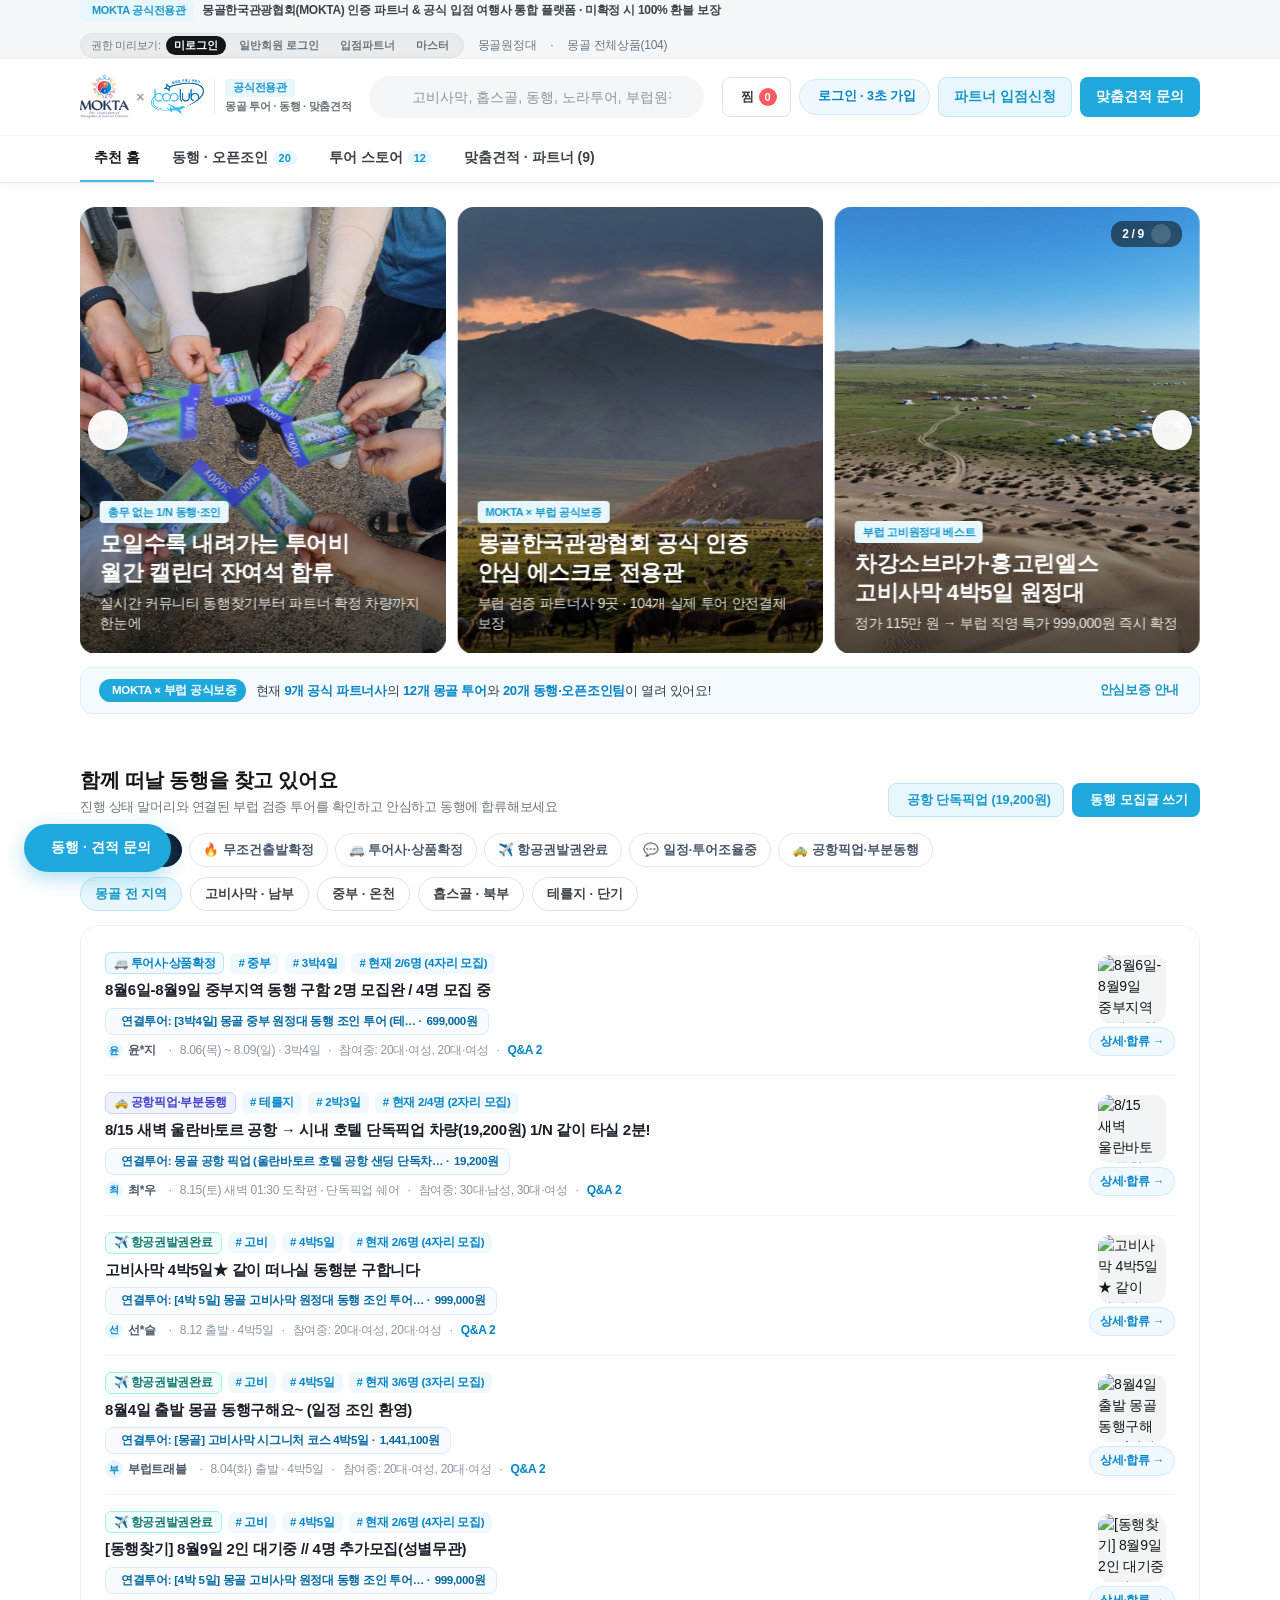
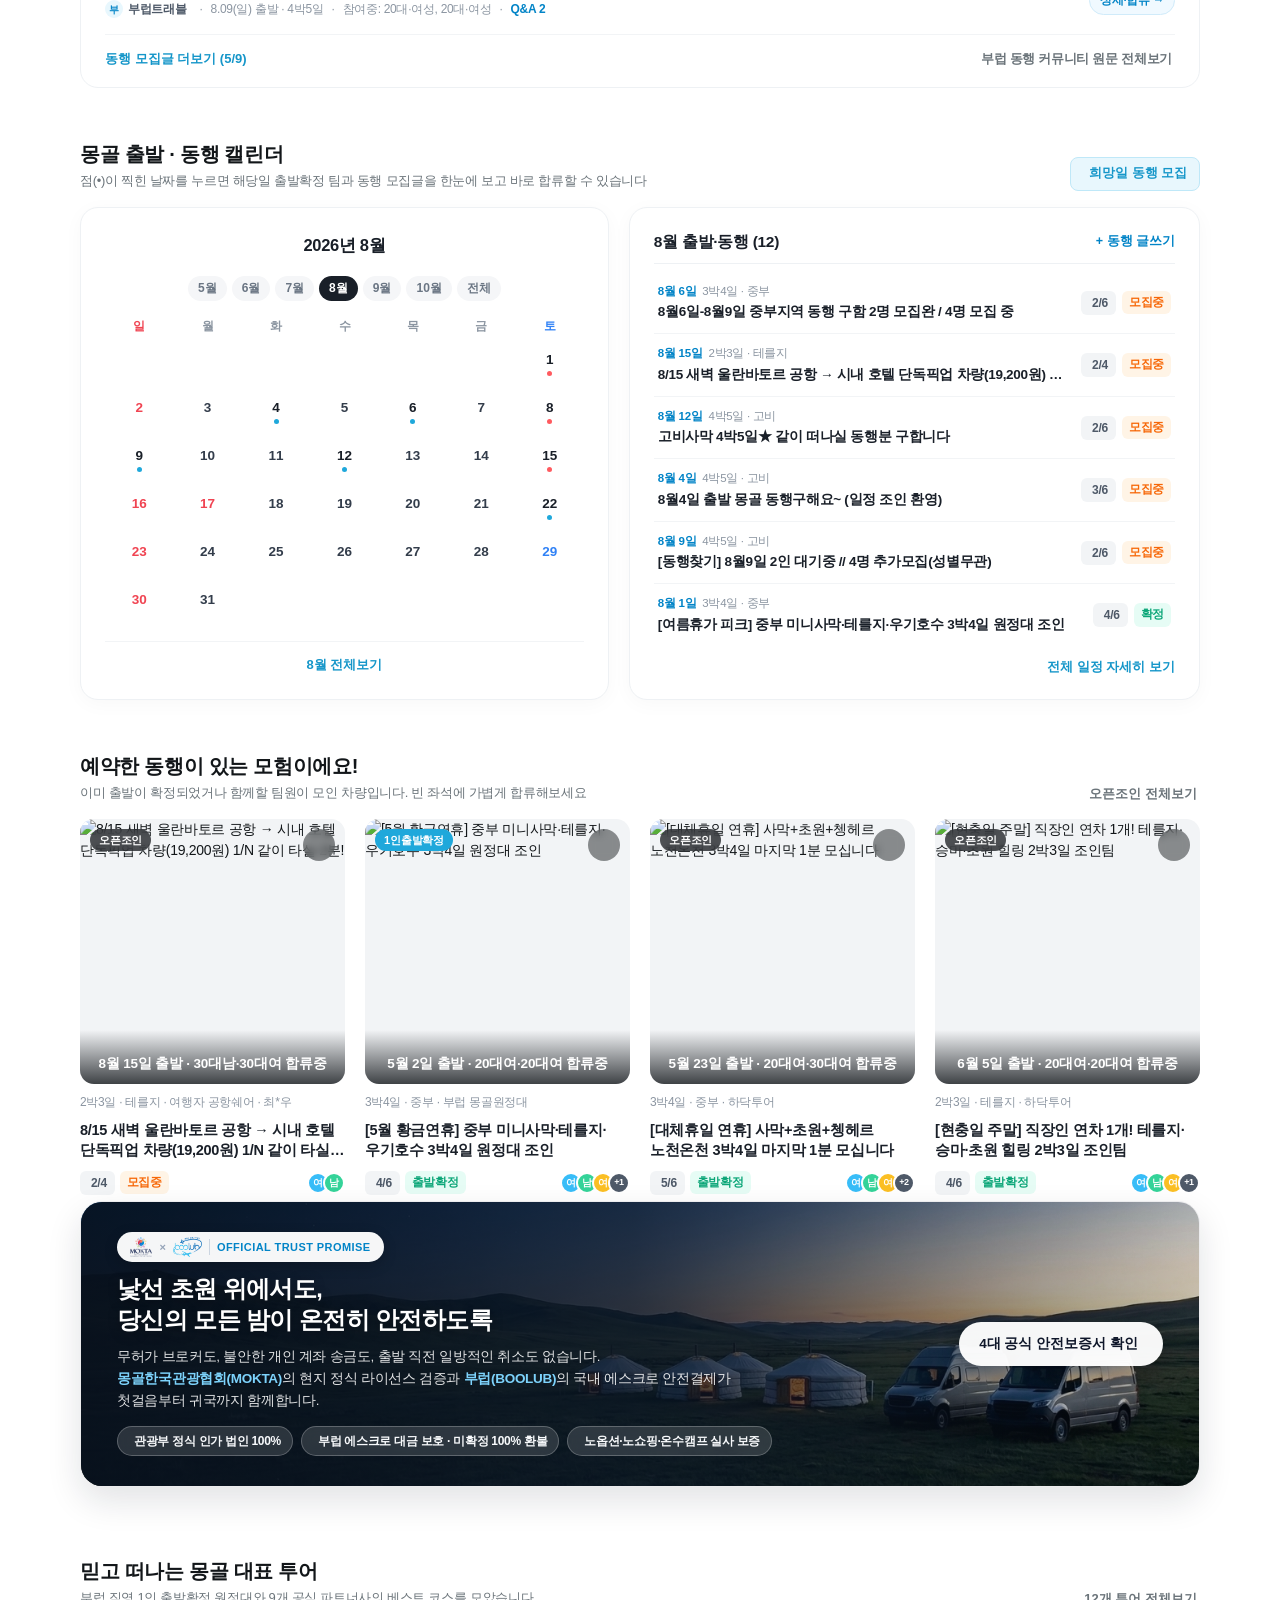
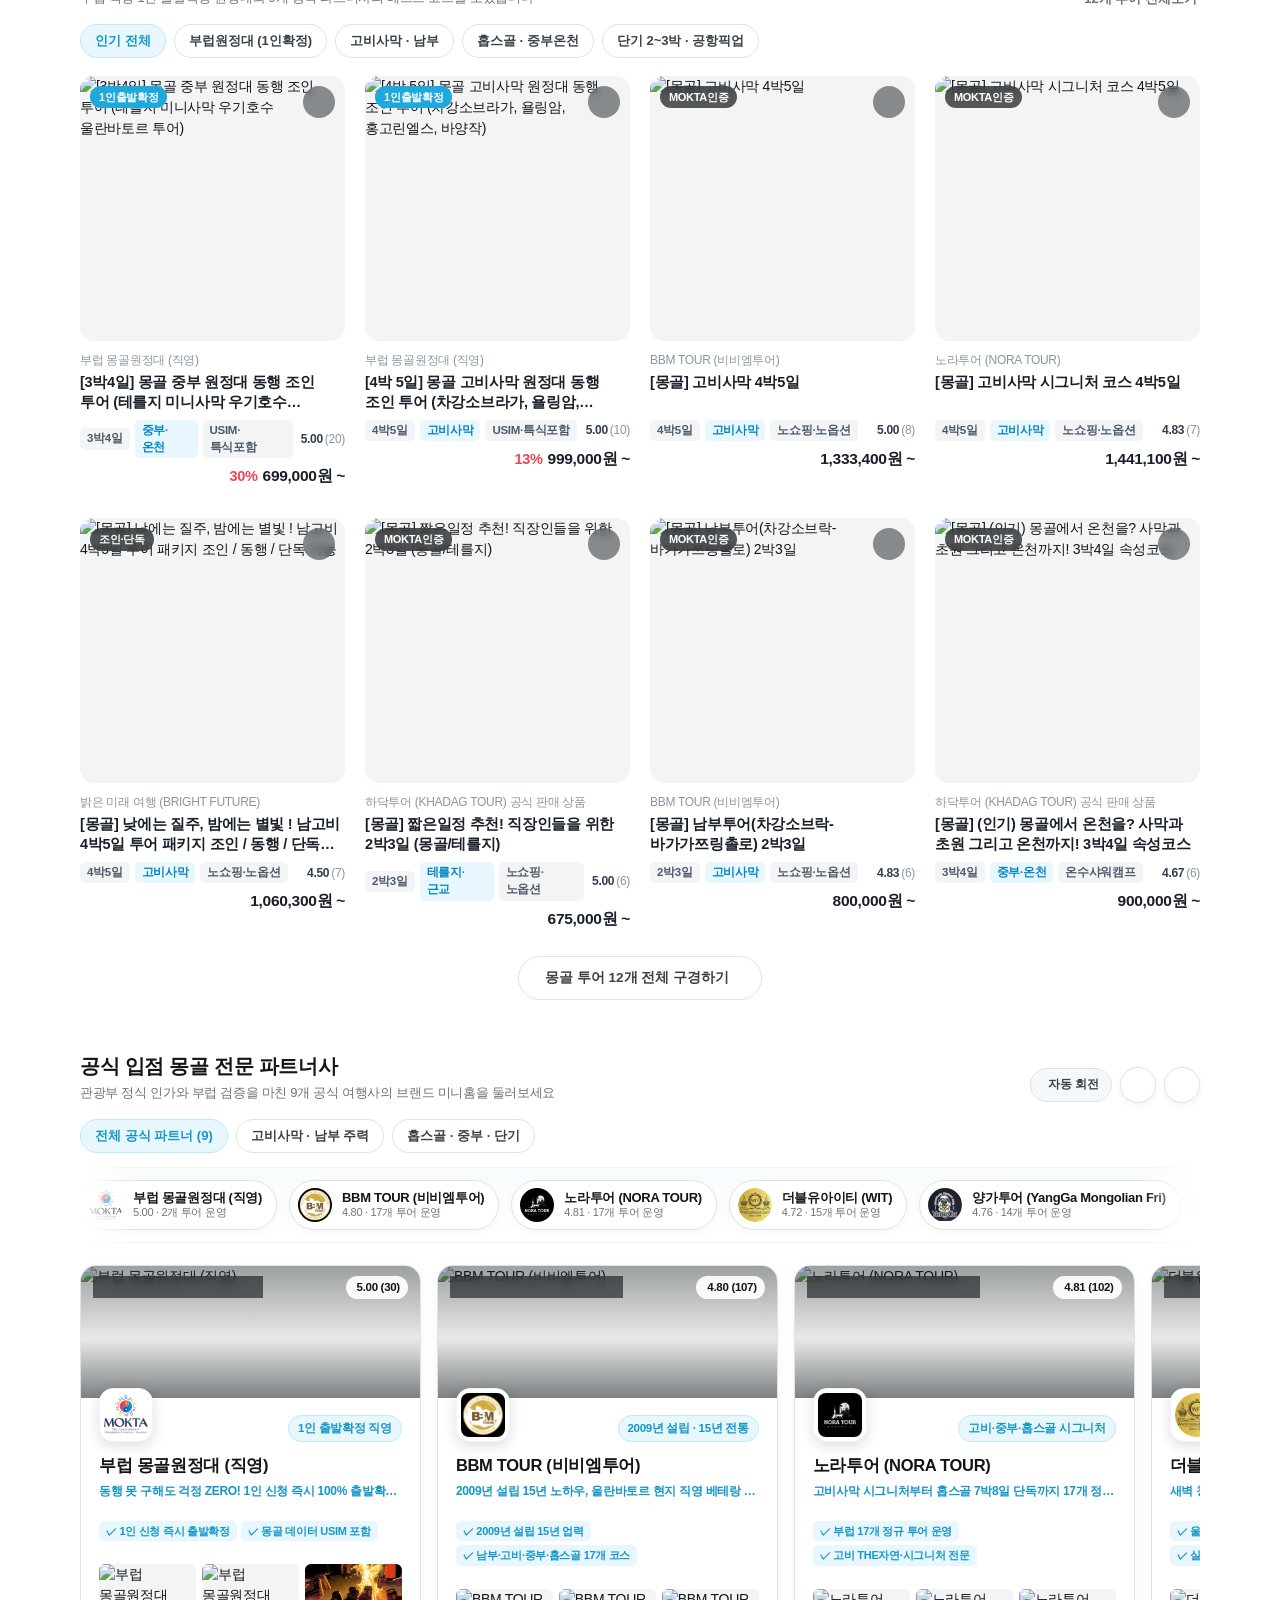
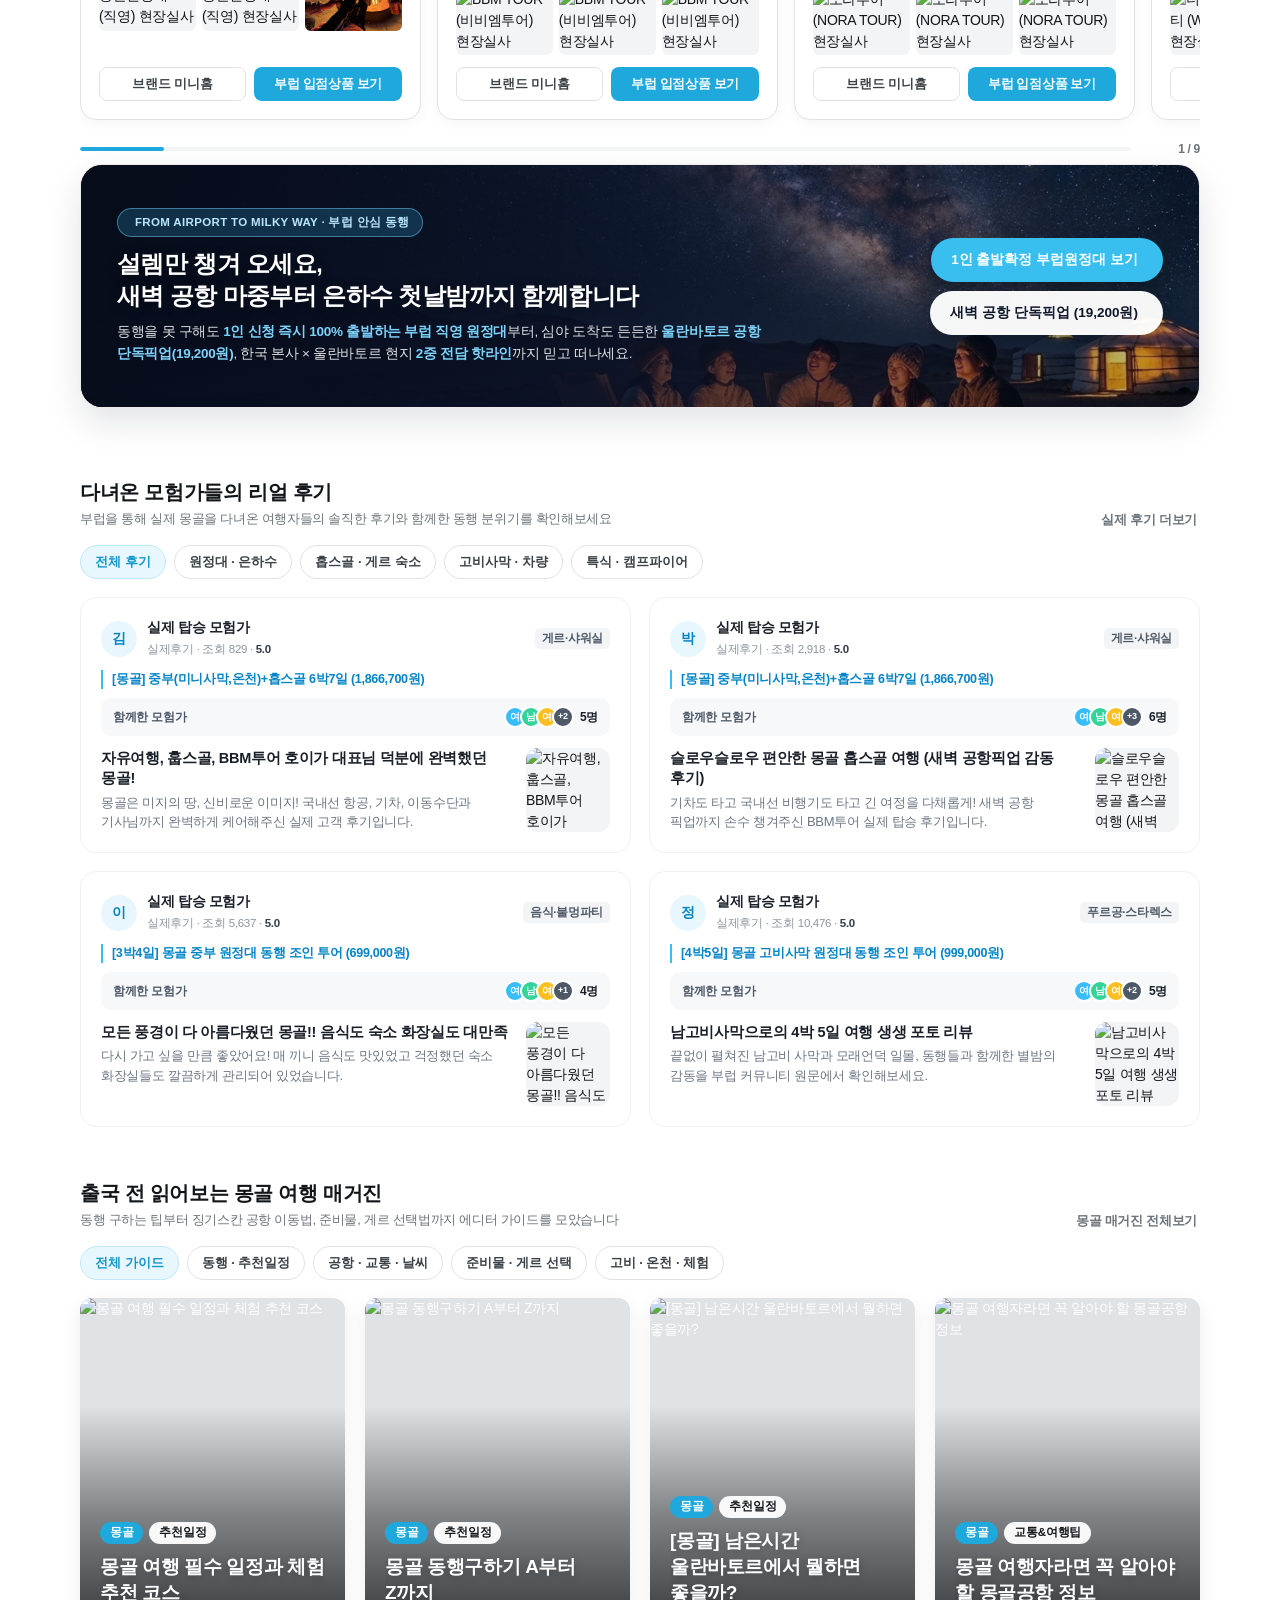
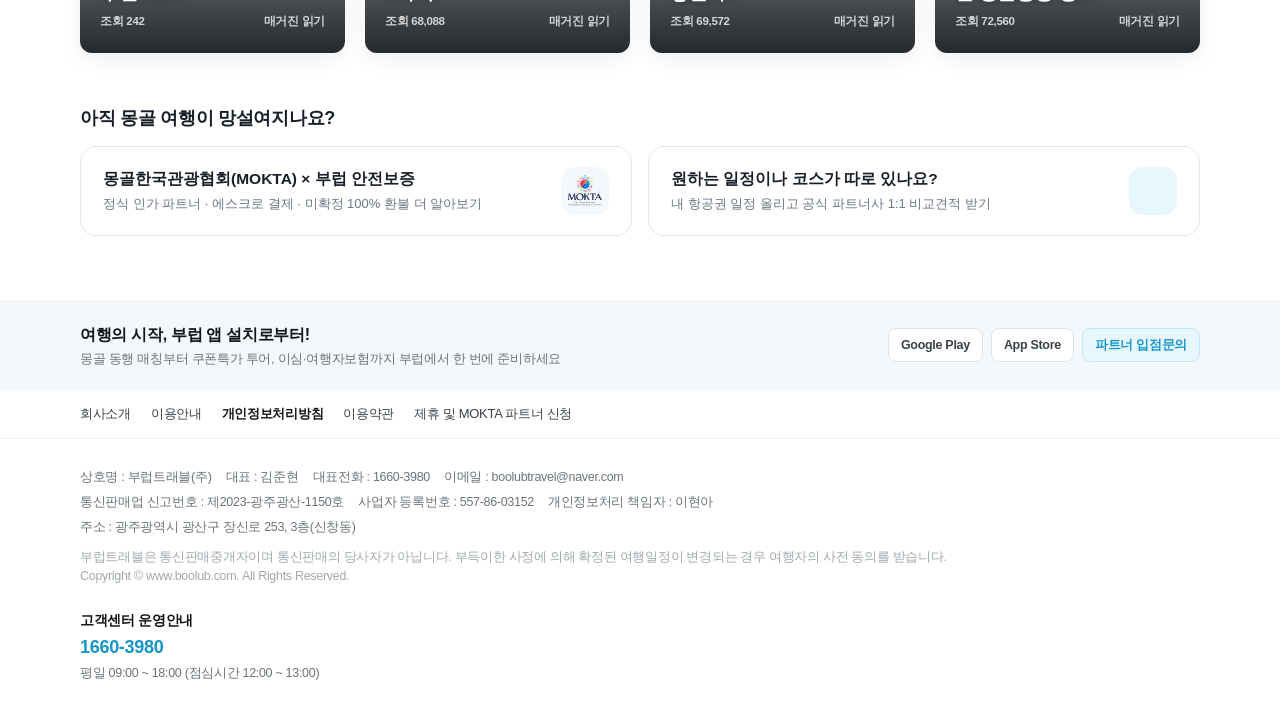
==== commit f720c2e2: "fix(mokta-v21): polish trust modal contrast, mobile 1-line filter bar, and PC hero counter placement" ====
--- a/index.html
+++ b/index.html
@@ -19,7 +19,7 @@
   <link rel="stylesheet" href="https://cdn.jsdelivr.net/gh/sun-typeface/SUIT@2/fonts/variable/woff2/SUIT-Variable.css" />
   <link rel="stylesheet" href="https://cdn.jsdelivr.net/gh/orioncactus/pretendard@v1.3.9/dist/web/static/pretendard.min.css" />
   <link rel="stylesheet" href="https://cdn.jsdelivr.net/npm/xeicon@2.3.3/xeicon.min.css" />
-  <link rel="stylesheet" href="./styles.css?v=bl_mokta_20" />
+  <link rel="stylesheet" href="./styles.css?v=bl_mokta_21" />
 </head>
 <body id="top">
 
@@ -1663,8 +1663,8 @@
           </div>
           <div style="flex:1; min-width:220px;">
             <span style="font-size:11px; font-weight:800; color:#7dd3fc;">OFFICIAL MOKTA × BOOLUB ESCROW GUARANTEE</span>
-            <strong style="display:block; font-size:17px; margin-top:2px;">무허가 브로커 · 송금 먹튀 · 막판 모객 취소 ZERO</strong>
-            <p style="font-size:12.5px; color:rgba(255,255,255,0.86); margin-top:3px;">몽골한국관광협회(MOKTA) 정식 인증 파트너와 부럽 국내 카드 에스크로 결제로 끝까지 보호해 드립니다.</p>
+            <strong style="display:block; font-size:17px; margin-top:2px; color:#ffffff;">무허가 브로커 · 송금 먹튀 · 막판 모객 취소 ZERO</strong>
+            <p style="font-size:12.5px; color:rgba(255,255,255,0.88); margin-top:3px;">몽골한국관광협회(MOKTA) 정식 인증 파트너와 부럽 국내 카드 에스크로 결제로 끝까지 보호해 드립니다.</p>
           </div>
         </div>
 
@@ -1807,6 +1807,6 @@
 
   <div class="bl-toast" id="toastEl"></div>
 
-  <script src="./app.js?v=bl_mokta_20"></script>
+  <script src="./app.js?v=bl_mokta_21"></script>
 </body>
 </html>
--- a/styles.css
+++ b/styles.css
@@ -2540,8 +2540,8 @@
 .bl-hero-ctrl-bar {
   position: absolute;
   right: 18px;
-  bottom: 14px;
-  top: auto;
+  top: 14px;
+  bottom: auto;
   z-index: 20;
   display: inline-flex;
   align-items: center;
@@ -5520,8 +5520,24 @@
     color: #6b7684;
     white-space: nowrap;
   }
-  body:not(.mob-submode) #companionChipRow {
+  body:not(.mob-submode) #companionChipRow,
+  #filterBarActionRight {
     display: none !important;
+  }
+  .ts-filter-pill-row,
+  .ts-filter-pills-left {
+    flex-wrap: nowrap;
+    overflow-x: auto;
+    -webkit-overflow-scrolling: touch;
+    scrollbar-width: none;
+  }
+  .ts-filter-pill-row::-webkit-scrollbar,
+  .ts-filter-pills-left::-webkit-scrollbar {
+    display: none;
+  }
+  .ts-fpill,
+  .ts-fpill-reset {
+    flex-shrink: 0;
   }
 
   .ts-prefix-filter-row,
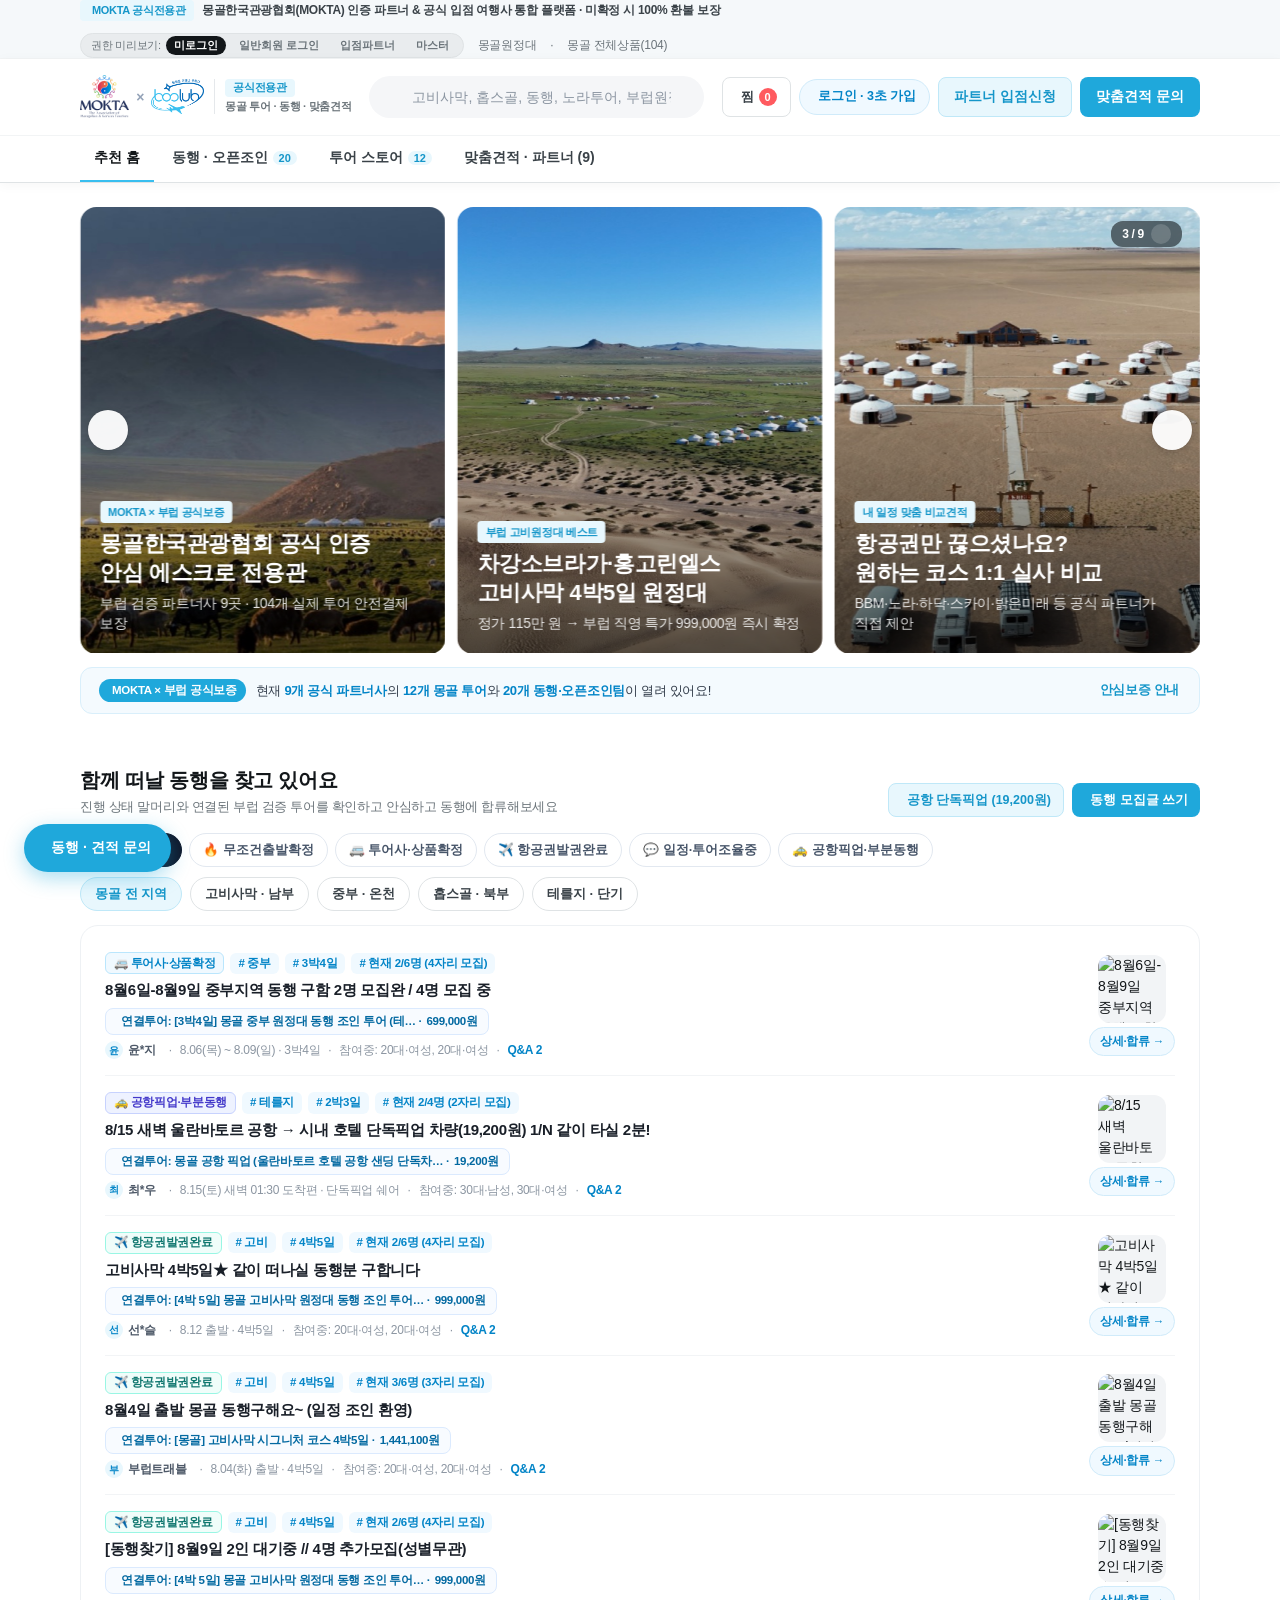
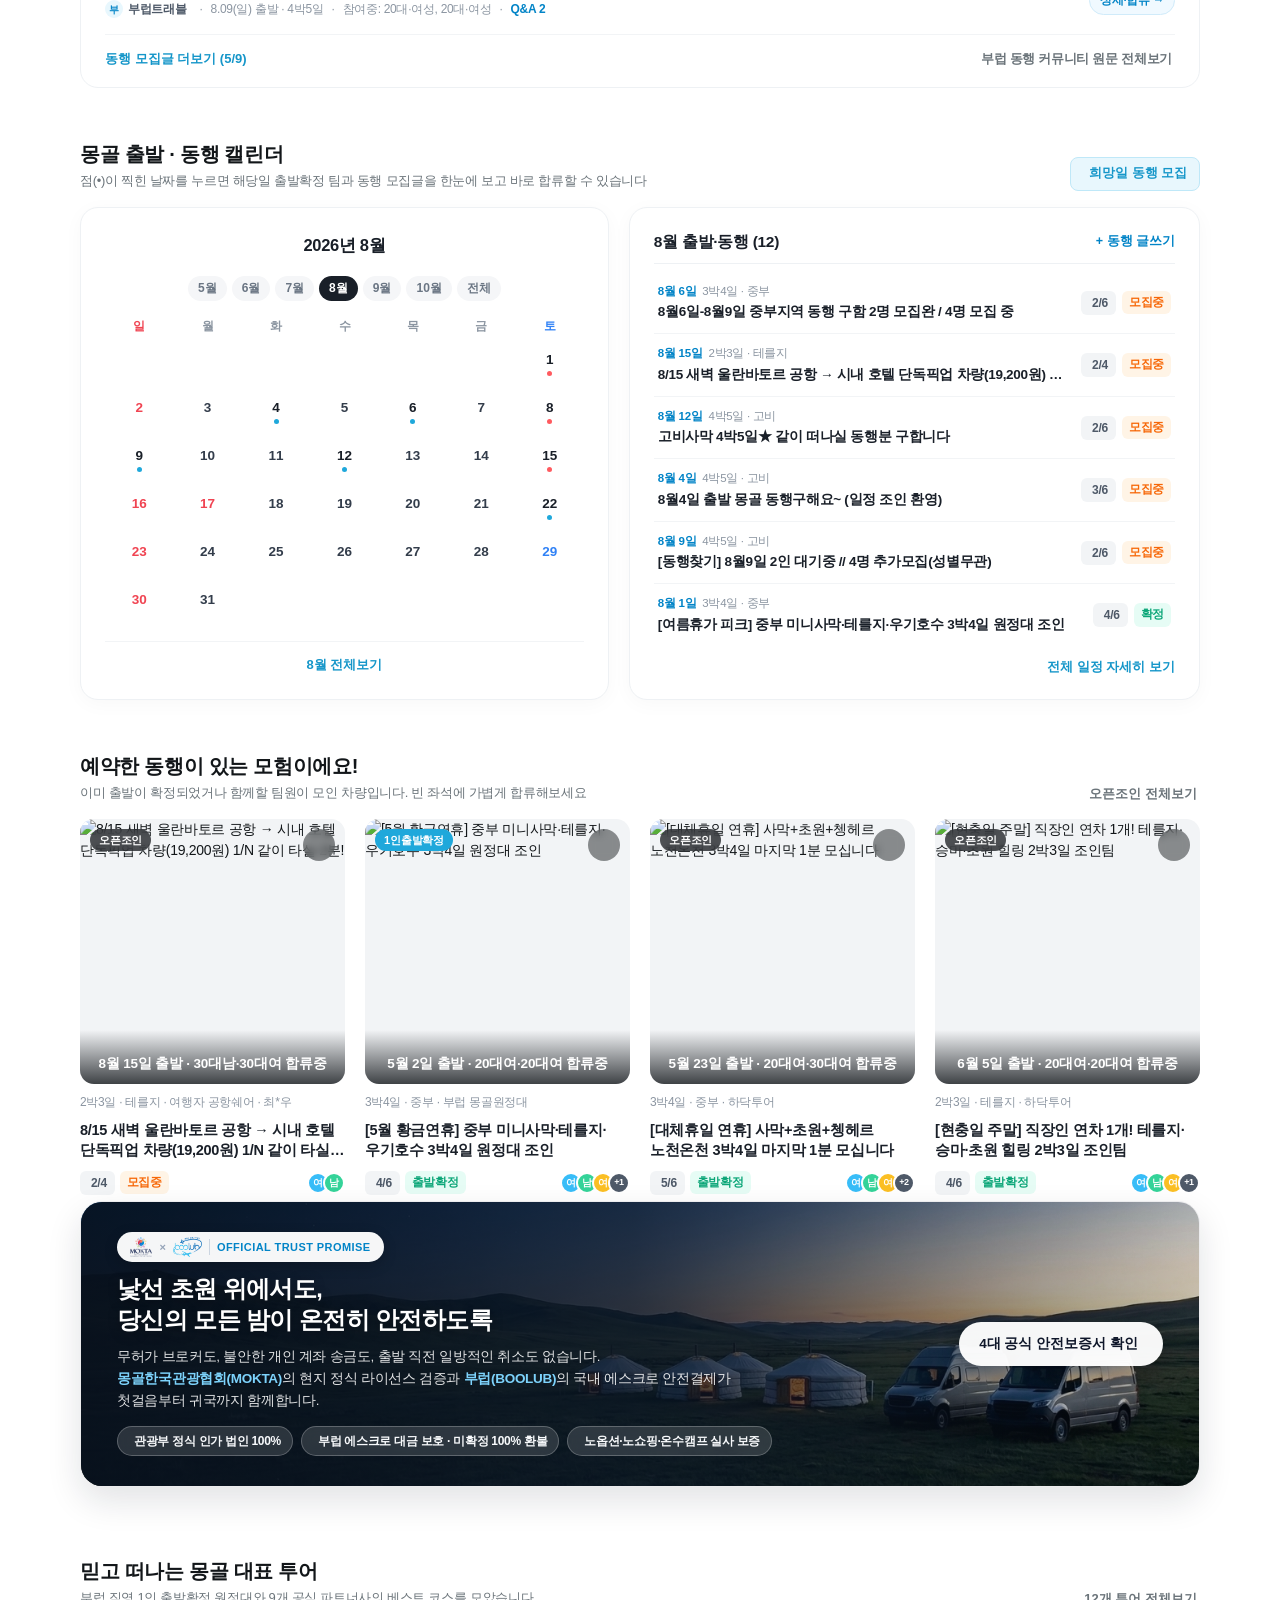
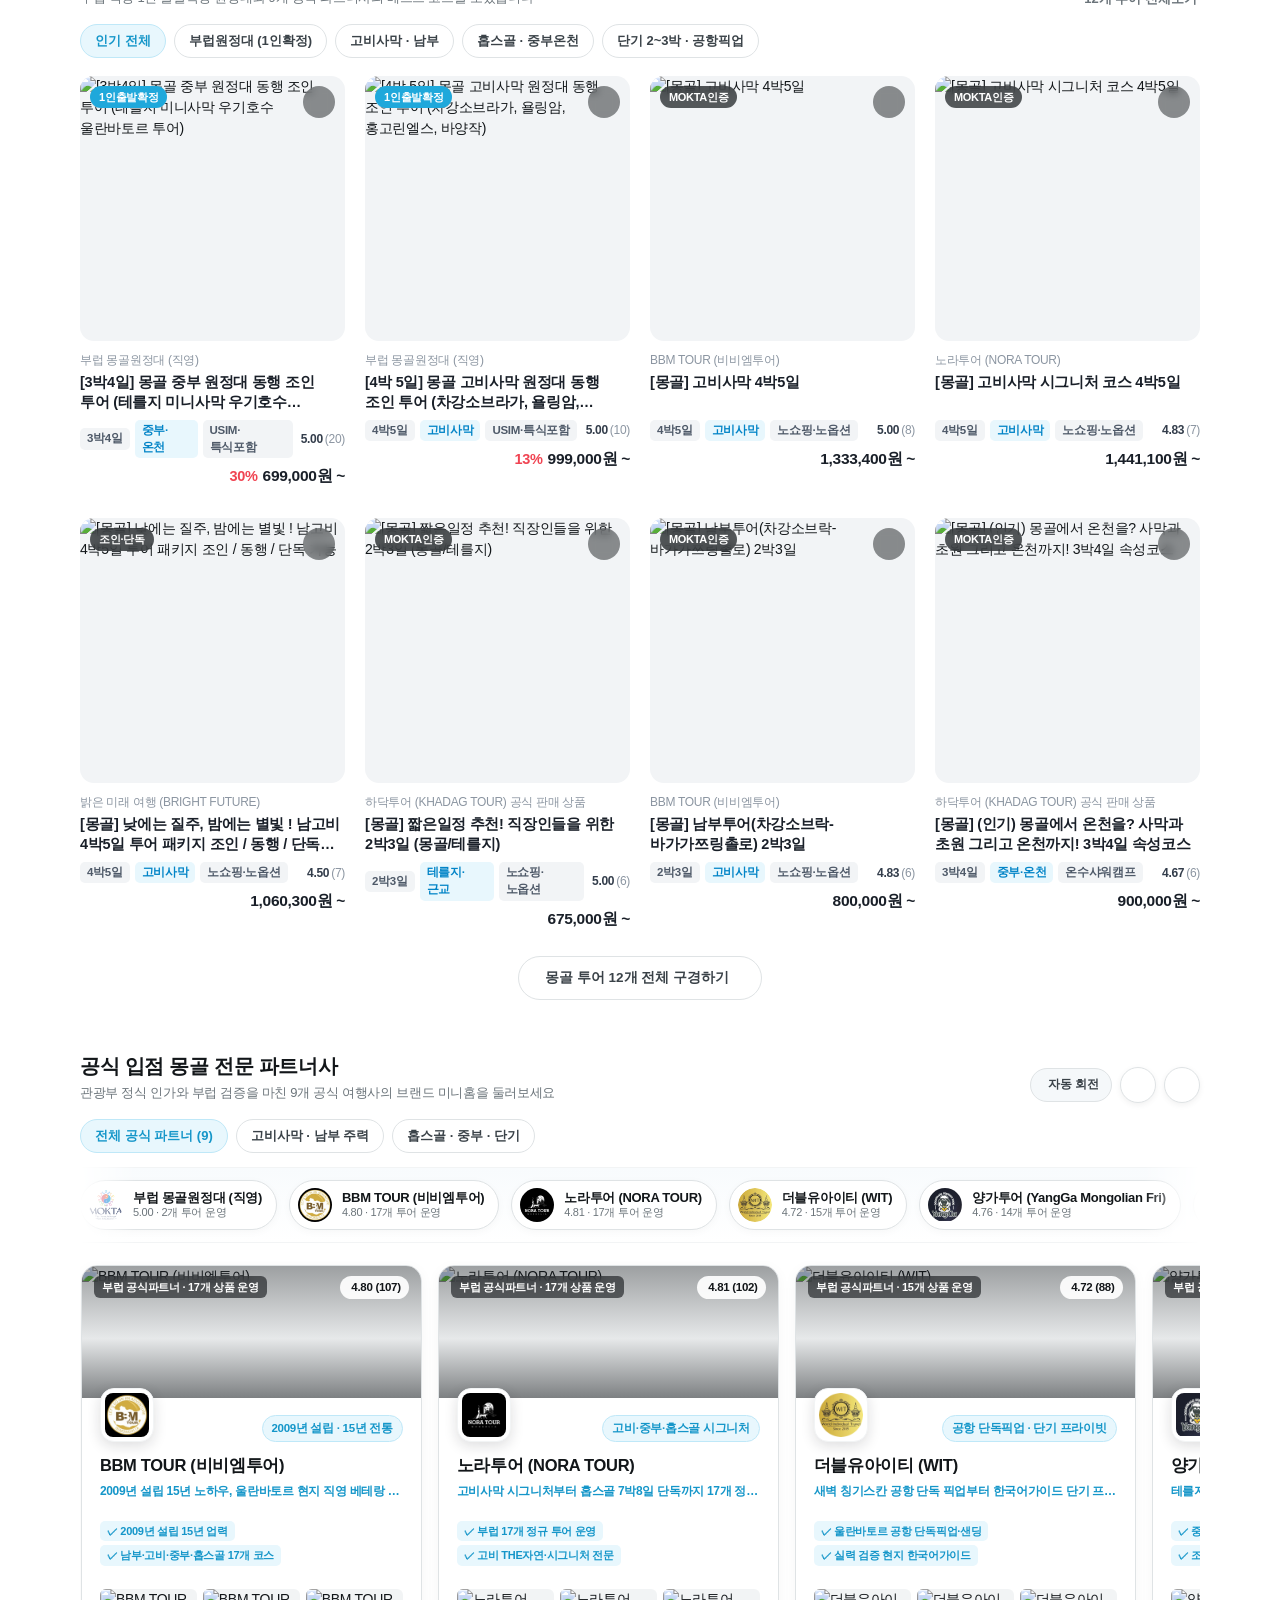
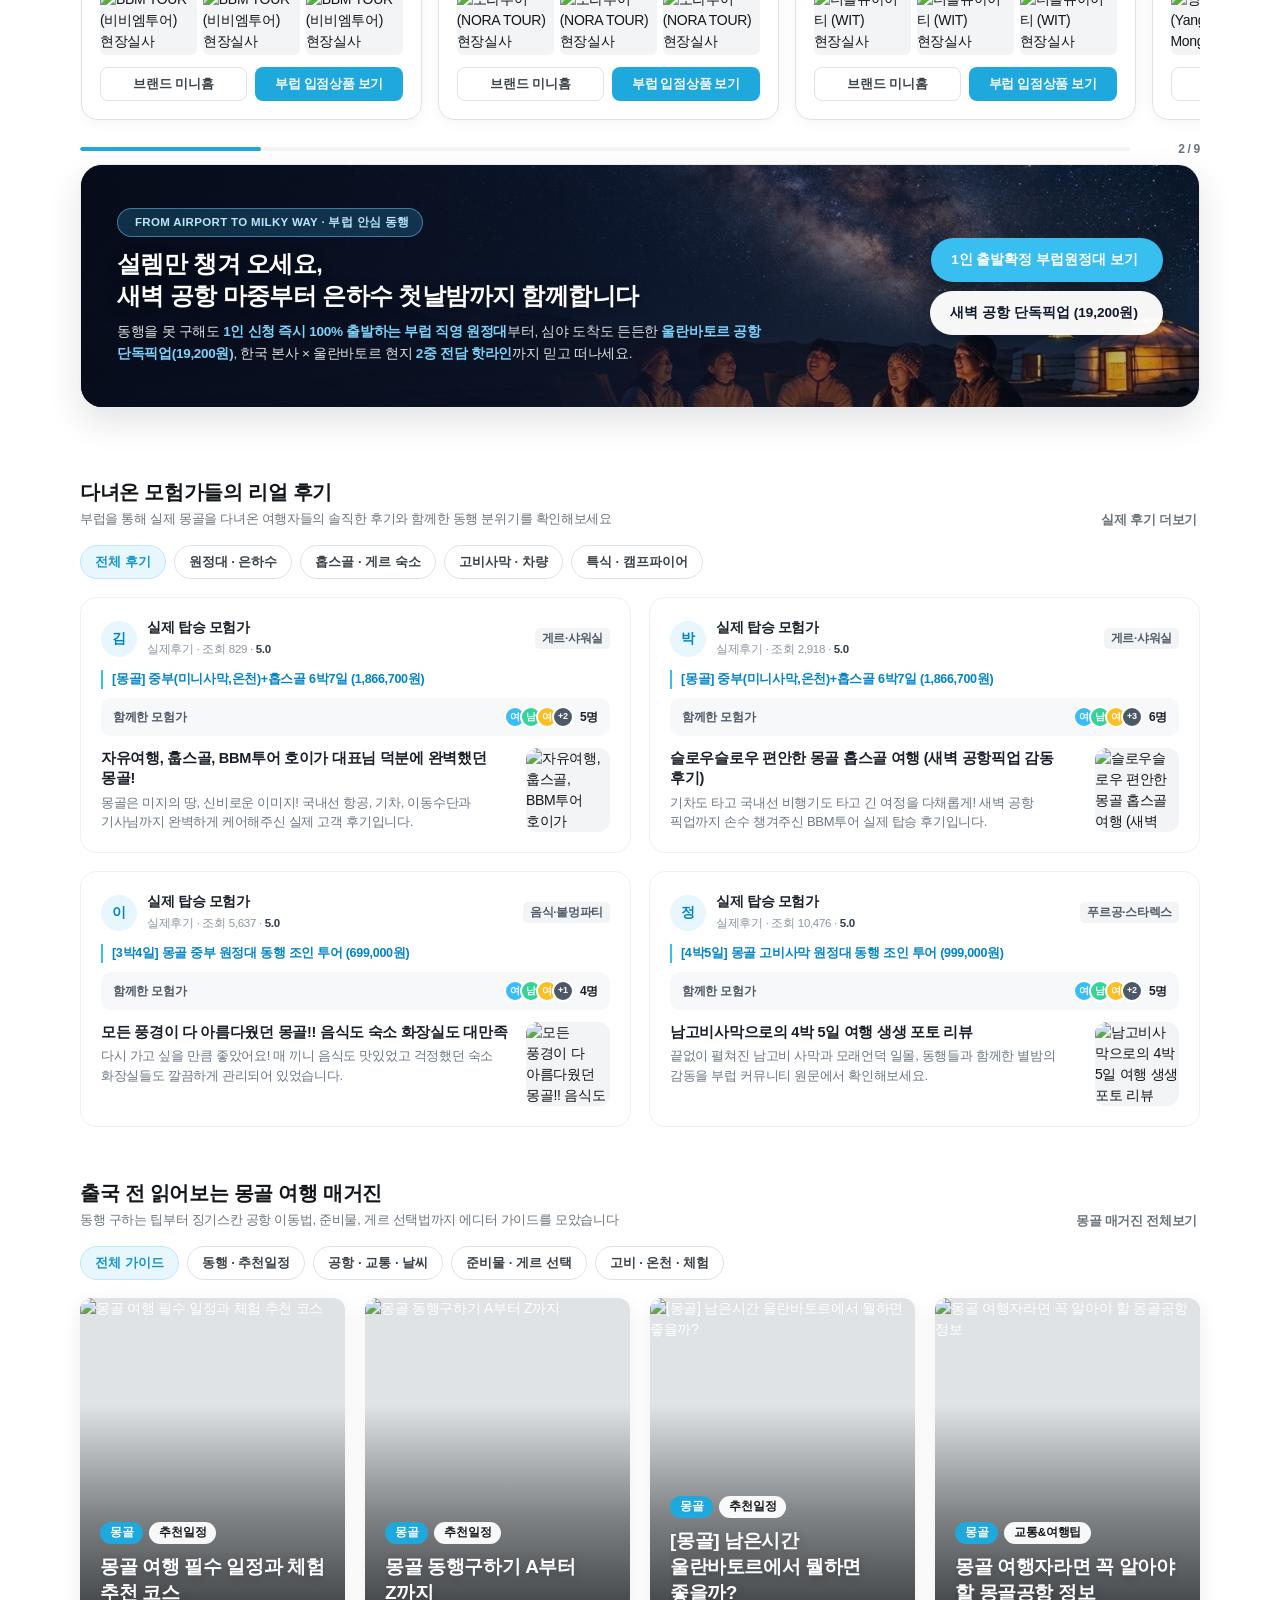
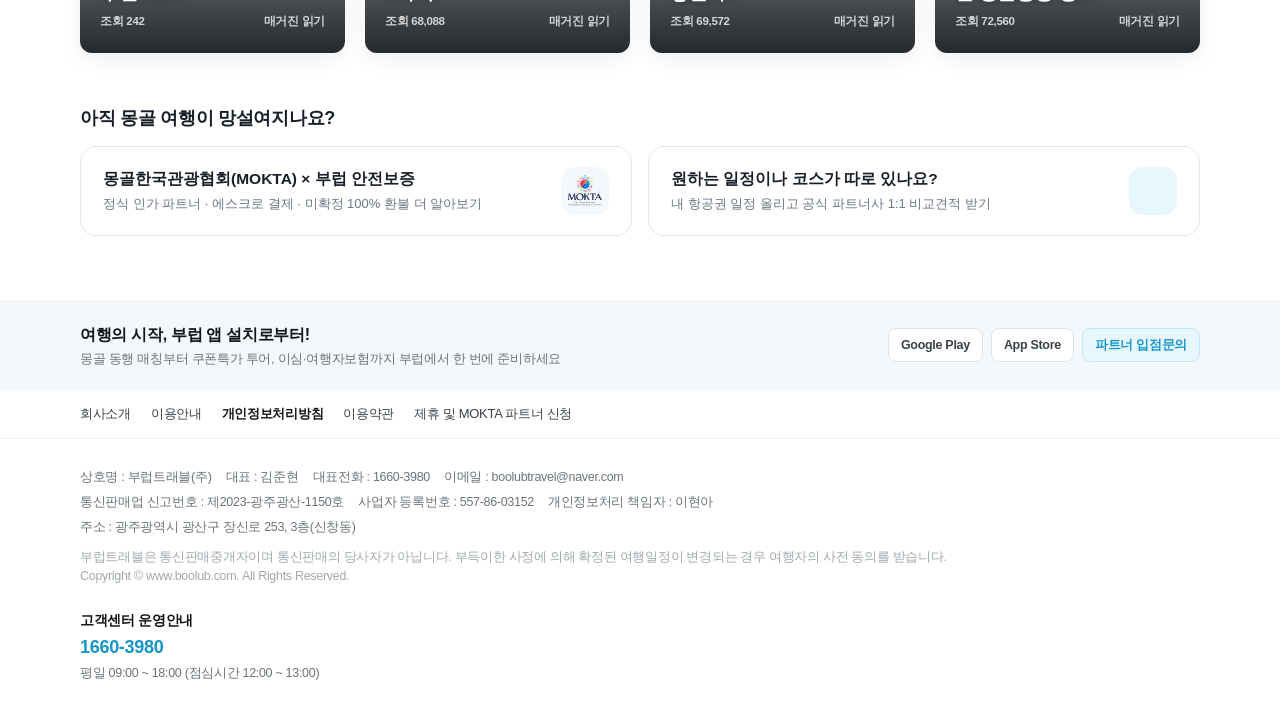
==== commit 01501bb2: "feat(mokta-v22): convert mobile magazine section into smooth horizontal scroll-snap slider" ====
--- a/index.html
+++ b/index.html
@@ -19,7 +19,7 @@
   <link rel="stylesheet" href="https://cdn.jsdelivr.net/gh/sun-typeface/SUIT@2/fonts/variable/woff2/SUIT-Variable.css" />
   <link rel="stylesheet" href="https://cdn.jsdelivr.net/gh/orioncactus/pretendard@v1.3.9/dist/web/static/pretendard.min.css" />
   <link rel="stylesheet" href="https://cdn.jsdelivr.net/npm/xeicon@2.3.3/xeicon.min.css" />
-  <link rel="stylesheet" href="./styles.css?v=bl_mokta_21" />
+  <link rel="stylesheet" href="./styles.css?v=bl_mokta_22" />
 </head>
 <body id="top">
 
@@ -1807,6 +1807,6 @@
 
   <div class="bl-toast" id="toastEl"></div>
 
-  <script src="./app.js?v=bl_mokta_21"></script>
+  <script src="./app.js?v=bl_mokta_22"></script>
 </body>
 </html>
--- a/styles.css
+++ b/styles.css
@@ -5640,9 +5640,57 @@
   .ts-store-price { font-size: 15px; }
   .ts-store-disc { font-size: 13.5px; }
 
-  /* 8. 기타 섹션 & 시네마틱 가로 배너 모바일 최적화 */
-  .bl-mokta-mag-grid, .bl-rfq-grid, .ts-helper-2col, .bl-mh-spec-grid, .partner-kpi-strip, .ts-apply-grid {
+  /* 8. 매거진 가로 슬라이더 & 기타 섹션 · 시네마틱 가로 배너 모바일 최적화 */
+  .bl-rfq-grid, .ts-helper-2col, .bl-mh-spec-grid, .partner-kpi-strip, .ts-apply-grid {
     grid-template-columns: minmax(0, 1fr);
+  }
+  .bl-mokta-mag-grid {
+    display: flex;
+    flex-wrap: nowrap;
+    gap: 12px;
+    overflow-x: auto;
+    -webkit-overflow-scrolling: touch;
+    scroll-snap-type: x mandatory;
+    scroll-padding-left: 16px;
+    margin-left: -16px;
+    margin-right: -16px;
+    padding: 2px 16px 12px;
+    scrollbar-width: none;
+  }
+  .bl-mokta-mag-grid::-webkit-scrollbar {
+    display: none;
+  }
+  .bl-mokta-mag-grid > div {
+    flex: 1 1 100%;
+  }
+  .bl-mokta-mag-card {
+    flex: 0 0 74%;
+    max-width: 276px;
+    min-width: 248px;
+    aspect-ratio: 3 / 3.8;
+    border-radius: 16px;
+    scroll-snap-align: start;
+  }
+  .bl-mokta-mag-body {
+    padding: 18px 16px 16px;
+  }
+  .bl-mokta-mag-badges {
+    gap: 5px;
+    margin-bottom: 8px;
+  }
+  .bl-mokta-mag-city,
+  .bl-mokta-mag-theme {
+    font-size: 11px;
+    padding: 3px 9px;
+  }
+  .bl-mokta-mag-title {
+    font-size: 16.5px;
+    line-height: 1.36;
+    -webkit-line-clamp: 2;
+  }
+  .bl-mokta-mag-meta {
+    margin-top: 7px;
+    font-size: 11px;
   }
   .bl-top-notice-inner .bl-notice-right { display: none; }
   .bl-partner-card { flex: 0 0 86%; min-width: 268px; }
